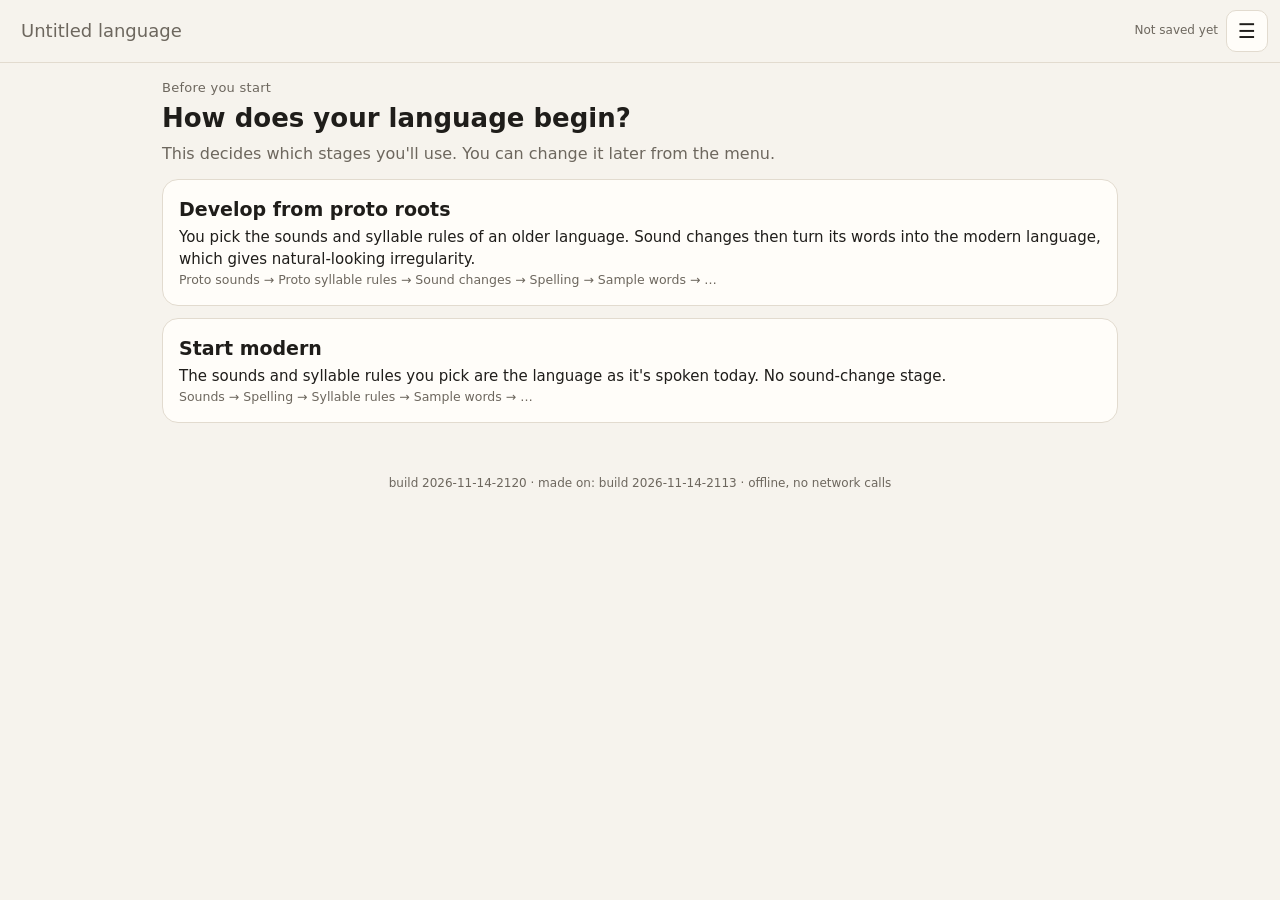
==== index.html @ db785437 "Add files via upload" ====
<!DOCTYPE html>
<html lang="en">
<head>
<meta charset="utf-8">
<meta name="viewport" content="width=device-width, initial-scale=1, viewport-fit=cover">
<meta name="build" content="build 2026-11-14-2120">
<title>Conlang Pipeline</title>
<style>
:root{
  --bg:#f6f3ed;--panel:#fffdf9;--ink:#1f1d1a;--muted:#6d675e;--line:#e2dbcf;
  --accent:#2d6a5e;--accent-ink:#fff;--accent-soft:#e1eeea;
  --warn:#9a4d17;--warn-soft:#fbede0;--err:#a12a2a;--err-soft:#f8e3e3;
  --ipa:"Charis SIL","Doulos SIL","Gentium Plus","Noto Serif","Noto Sans","Segoe UI","Lucida Grande",serif;
}
@media (prefers-color-scheme:dark){:root{
  --bg:#171614;--panel:#211f1c;--ink:#ece7de;--muted:#a49e93;--line:#38332d;
  --accent:#71c2ac;--accent-ink:#0f201b;--accent-soft:#1f3631;
  --warn:#e6a56c;--warn-soft:#3a2a1c;--err:#ee9090;--err-soft:#3b1f1f;
}}
*{box-sizing:border-box}
html,body{margin:0;background:var(--bg);color:var(--ink);font:16px/1.45 system-ui,-apple-system,"Segoe UI",Roboto,sans-serif;-webkit-text-size-adjust:100%}
button,input,select,textarea{font:inherit;color:inherit}
button{cursor:pointer}
.muted{color:var(--muted)}
.ipa{font-family:var(--ipa)}

header.top{position:sticky;top:0;z-index:10;display:flex;align-items:center;gap:8px;padding:10px 12px;padding-top:max(10px,env(safe-area-inset-top));background:var(--bg);border-bottom:1px solid var(--line)}
#langName{flex:1;min-width:0;font-weight:650;font-size:18px;border:1px solid transparent;background:transparent;padding:6px 8px;border-radius:8px}
#langName:focus{outline:none;border-color:var(--line);background:var(--panel)}
#langName::placeholder{color:var(--muted);font-weight:500}
#saveState{font-size:12px;color:var(--muted);white-space:nowrap}
#saveState.bad{color:var(--err)}
.iconbtn{flex:none;width:42px;height:42px;border:1px solid var(--line);background:var(--panel);border-radius:10px;font-size:20px;line-height:1}

#banner:empty{display:none}
.banner{margin:10px 12px 0;padding:10px 12px;border-radius:10px;background:var(--warn-soft);color:var(--warn);font-size:14px;display:flex;gap:10px;align-items:center;flex-wrap:wrap}
.banner.err{background:var(--err-soft);color:var(--err)}
.banner .grow{flex:1;min-width:180px}
.banner button{border:1px solid currentColor;background:transparent;border-radius:8px;padding:4px 10px;font-size:14px}

main{max-width:980px;margin:0 auto;padding:16px 12px 40px}
.stagehead .step{font-size:13px;color:var(--muted);letter-spacing:.02em}
.stagehead h1{margin:2px 0 4px;font-size:26px}
.stagehead p{margin:0 0 14px;color:var(--muted)}

.inv{background:var(--panel);border:1px solid var(--line);border-radius:12px;padding:10px 12px;margin-bottom:14px}
.inv .row{display:flex;flex-wrap:wrap;gap:6px;align-items:center;margin:4px 0}
.inv .row b{font-size:13px;color:var(--muted);font-weight:600;width:112px;white-space:nowrap}
.chip{border:1px solid var(--line);background:var(--bg);border-radius:8px;padding:2px 9px;font-family:var(--ipa);font-size:18px;min-width:34px}
.chip.custom{border-style:dashed}
.inv .none{font-size:14px;color:var(--muted)}
.inv .tip{font-size:12px;color:var(--muted);margin-top:4px}

.toolbar{display:flex;gap:8px;align-items:center;flex-wrap:wrap;margin-bottom:6px}
.seg{display:inline-flex;border:1px solid var(--line);border-radius:10px;overflow:hidden;background:var(--panel)}
.seg button{border:0;background:transparent;padding:7px 12px;font-size:14px}
.seg button.on{background:var(--accent);color:var(--accent-ink)}
.toolbar .spacer{flex:1}
.btn{border:1px solid var(--line);background:var(--panel);border-radius:10px;padding:7px 12px;font-size:14px}
.btn.primary{background:var(--accent);border-color:var(--accent);color:var(--accent-ink)}
.btn.danger{color:var(--err);border-color:var(--err)}

h2{font-size:19px;margin:22px 0 4px}
h3{font-size:15px;margin:16px 0 2px}
.ghint{font-size:13px;color:var(--muted);margin:0 0 8px}

.tiles{display:grid;grid-template-columns:repeat(auto-fill,minmax(104px,1fr));gap:8px}
.tile{position:relative;display:flex;flex-direction:column;align-items:center;justify-content:flex-start;gap:1px;min-height:104px;padding:10px 6px 8px;border:1px solid var(--line);background:var(--panel);border-radius:12px;text-align:center}
.tile .sym{font-family:var(--ipa);font-size:28px;line-height:1.15}
.tile .lab{font-size:12px;font-weight:600;line-height:1.2}
.tile .ex{font-size:11.5px;color:var(--muted);line-height:1.2}
.tile.on{background:var(--accent-soft);border-color:var(--accent);box-shadow:inset 0 0 0 1px var(--accent)}
.tile.custom{border-style:dashed}
.tile .corner{position:absolute;top:4px;right:4px;display:flex;gap:2px}
.tile .corner span{display:inline-flex;align-items:center;justify-content:center;width:26px;height:26px;border-radius:7px;font-size:13px;color:var(--accent);background:var(--panel);border:1px solid var(--line)}
.tile .slot{position:absolute;top:4px;left:4px;width:26px;height:26px}
.tile .slot .play{display:inline-flex;align-items:center;justify-content:center;width:26px;height:26px;border-radius:7px;font-size:11px;color:var(--accent);background:var(--panel);border:1px solid var(--line)}

.chartwrap{overflow-x:auto;-webkit-overflow-scrolling:touch;border:1px solid var(--line);border-radius:12px;background:var(--panel)}
table.chart{border-collapse:collapse;font-size:12px;min-width:100%}
table.chart th,table.chart td{border:1px solid var(--line);padding:4px;vertical-align:middle;text-align:center}
table.chart thead th{font-weight:600;color:var(--muted);white-space:nowrap;background:var(--bg)}
table.chart tbody th{position:sticky;left:0;background:var(--bg);text-align:left;font-weight:600;color:var(--muted);white-space:nowrap;z-index:1}
table.chart td{min-width:64px;white-space:nowrap}
.mini{display:inline-flex;align-items:center;justify-content:center;min-width:32px;height:34px;margin:1px;padding:0 5px;border:1px solid var(--line);background:var(--bg);border-radius:8px;font-family:var(--ipa);font-size:19px}
.mini.on{background:var(--accent);border-color:var(--accent);color:var(--accent-ink)}
.mini.custom{border-style:dashed}
.chartnote{font-size:12px;color:var(--muted);margin:6px 2px 0}

.stagebtn{border:0;background:transparent;padding:4px 0;font-size:13px;color:var(--muted);letter-spacing:.02em}
.stagenav{display:flex;gap:8px;align-items:center;flex-wrap:wrap;margin-top:28px;padding-top:14px;border-top:1px solid var(--line)}
.stagenav .spacer{flex:1}
.rowcard{display:flex;gap:12px;align-items:flex-start;width:100%;text-align:left;border:1px solid var(--line);background:var(--panel);border-radius:12px;padding:10px 12px;margin:0 0 8px}
.rowcard .grow{flex:1;min-width:0;display:block}
.blk{display:block}
.clsL{font:700 22px/1.2 ui-monospace,SFMono-Regular,Menlo,monospace;min-width:22px}
.members{font-family:var(--ipa);font-size:18px;line-height:1.5;word-break:break-word}
.members .gone{color:var(--err)}
.patsrc{display:block;font:600 19px/1.3 ui-monospace,SFMono-Regular,Menlo,monospace}
.shapes{display:flex;flex-wrap:wrap;gap:5px;margin:6px 0 4px}
.shapechip{border:1px solid var(--line);background:var(--bg);border-radius:7px;padding:1px 7px;font-size:13px}
.shapechip b{font-family:ui-monospace,SFMono-Regular,Menlo,monospace}
.small{font-size:12.5px}
.warn-text{color:var(--warn);font-size:13px}
.wt{font-size:12px;color:var(--muted);white-space:nowrap}
.linkbtn{border:0;background:transparent;color:var(--accent);padding:0;font-size:14px;text-decoration:underline}
.stepper{display:inline-flex;align-items:center;border:1px solid var(--line);border-radius:10px;background:var(--panel);margin:0 3px;vertical-align:middle}
.stepper button{border:0;background:transparent;width:38px;height:38px;font-size:19px}
.stepper b{min-width:20px;text-align:center}
.rlline{margin:4px 0 8px;line-height:2.6}
.chip.on{background:var(--accent);border-color:var(--accent);color:var(--accent-ink)}
.chip.missing{border-color:var(--err);text-decoration:line-through}
.sheet .menuitem[disabled]{opacity:.45;cursor:default}
.field input.mono{font:600 20px ui-monospace,SFMono-Regular,Menlo,monospace;letter-spacing:.04em}
.sheet .inv .row b{width:96px}
.sptable{display:grid;gap:6px}
.sprow{display:grid;grid-template-columns:52px minmax(0,140px) 1fr;gap:10px;align-items:center;background:var(--panel);border:1px solid var(--line);border-radius:10px;padding:6px 10px}
.sprow .sym{font-size:22px;text-align:center}
.sprow input{width:100%;padding:7px 9px;border:1px solid var(--line);border-radius:8px;background:var(--bg);font-size:17px}
.rulerow{align-items:center}
.rulerow .plain{border:0;background:transparent;text-align:left;padding:0}
.updown{display:flex;flex-direction:column;gap:4px}
.updown button{width:34px;height:30px;border:1px solid var(--line);background:var(--bg);border-radius:7px}
.updown button[disabled]{opacity:.35}
.spellout{font-size:22px}
code{font-family:ui-monospace,SFMono-Regular,Menlo,monospace;background:var(--panel);border:1px solid var(--line);border-radius:5px;padding:0 4px}
.pathcard{display:block;width:100%;text-align:left;border:1px solid var(--line);background:var(--panel);border-radius:16px;padding:16px;margin:0 0 12px;font-size:15px;line-height:1.45}
.pathcard b{display:block;font-size:19px;margin-bottom:4px}
.pathcard:active{border-color:var(--accent)}
details.cc{border:1px solid var(--line);border-radius:12px;background:var(--panel);padding:8px 12px;margin:8px 0 10px}
details.cc summary{font-weight:600;cursor:pointer;padding:2px 0}
.ccrow{display:flex;gap:10px;align-items:flex-start;border-top:1px solid var(--line);padding:8px 0}
.ccrow .grow{flex:1;min-width:0}
.ccst{text-align:right;max-width:40%}
.okmark{color:var(--accent);font-size:13px;white-space:nowrap}
.btn.small{padding:4px 9px;font-size:13px}
.linked{color:var(--accent)}
.guiderow{display:block;width:100%;text-align:left;border:0;border-top:1px solid var(--line);background:transparent;padding:7px 0}
.shares{margin:2px 0 6px;line-height:1.9}
.freqrow{display:grid;grid-template-columns:34px 1fr auto;gap:8px;align-items:center;margin:3px 0}
.freqrow.off .fnum{color:var(--warn)}
.fsym{font-size:18px;text-align:center}
.bars{display:grid;gap:2px}
.bar{display:block;height:7px;border-radius:4px;min-width:2px}
.bar.exp{background:var(--line)}
.bar.act{background:var(--accent)}
.fnum{white-space:nowrap;color:var(--muted)}
.twinlist{display:grid;gap:4px;font-size:15px}
.sheet h3{margin:16px 0 6px}
.vcard{border:1px solid var(--line);background:var(--panel);border-radius:16px;padding:16px 14px 18px;margin:10px 0 12px;text-align:center}
.vcard.locked{border-color:var(--accent)}
.vmeta{font-size:16px}
.vword{display:block;font-size:44px;font-weight:650;line-height:1.15;margin:14px 0 4px;text-align:center;word-break:break-all}
.vipa{font-size:17px;color:var(--muted)}
.vcard button.vword{text-align:center;width:100%}
.badge{font-size:12px;border:1px solid var(--line);border-radius:6px;padding:1px 6px;color:var(--muted)}
.sheettext{width:100%;padding:8px;border:1px solid var(--line);border-radius:9px;background:var(--bg);font:13px/1.4 ui-monospace,SFMono-Regular,Menlo,monospace}
.btn[disabled]{opacity:.4}
.mlist{display:grid;gap:5px}
.mrow{display:flex;gap:10px;align-items:flex-start;width:100%;text-align:left;border:1px solid var(--line);background:var(--panel);border-radius:10px;padding:7px 10px}
.mrow .rank{min-width:28px;color:var(--muted);font-size:13px;padding-top:2px;text-align:right}
.mrow .grow{flex:1;min-width:0}
.poschip{font-size:11px;color:var(--muted);border:1px solid var(--line);border-radius:6px;padding:0 5px;margin-left:4px}
.learned{font-size:12px;color:var(--accent)}
.up{color:var(--accent);font-family:system-ui,sans-serif;font-size:12px}
.down{color:var(--err);font-family:system-ui,sans-serif;font-size:12px}
.posrow{display:grid;grid-template-columns:1fr auto 1fr;gap:8px;align-items:center;margin:6px 0}
.posrow input,.posrow select{padding:7px 8px;border:1px solid var(--line);border-radius:8px;background:var(--bg);min-width:0}
.calcard{text-align:center;padding:26px 10px;border:1px solid var(--line);border-radius:14px;background:var(--bg);margin:6px 0 12px}
.calword{font-size:40px;font-weight:650;line-height:1.2;word-break:break-all}
.calbtns{display:grid;grid-template-columns:1fr 1fr;gap:10px}
.btn.big{padding:16px;font-size:18px;font-weight:600}
.newm{color:var(--accent);font-weight:600}
.addany{display:flex;gap:8px;margin:8px 0}
.addany input{flex:1;min-width:0;padding:7px 9px;border:1px solid var(--line);border-radius:8px;background:var(--bg);font-size:18px}
.tick{display:flex;gap:8px;align-items:center;margin:4px 0;font-size:15px}
.tick input{width:20px;height:20px;accent-color:var(--accent)}
.keypad{display:flex;gap:6px;flex-wrap:wrap;margin:-4px 0 8px}
.keypad button{min-width:40px;height:36px;border:1px solid var(--line);background:var(--bg);border-radius:8px;font-family:var(--ipa);font-size:18px}
.switchrow{display:flex;gap:10px;align-items:flex-start;background:var(--panel);border:1px solid var(--line);border-radius:12px;padding:10px 12px;margin:0 0 10px}
.switchrow input{width:22px;height:22px;margin-top:2px;accent-color:var(--accent)}
.dim{opacity:.55}
.era{border-left:3px solid var(--line);padding-left:10px;margin:12px 0}
.erahead{display:flex;align-items:baseline;gap:10px}
.erahead h3{margin:6px 0}
.pct{font-size:12px;font-weight:600;color:var(--warn);border:1px solid currentColor;border-radius:6px;padding:0 5px;vertical-align:middle}
.chip.new{border-color:var(--accent)}
.chip.lost{text-decoration:line-through;opacity:.6}
.chip .flag{font-family:system-ui,sans-serif;font-size:11px;color:var(--warn)}
.twlist{display:grid;gap:6px}
.rowcard.tw{align-items:baseline;flex-wrap:wrap;gap:6px;font-size:17px}
.rowcard.tw.moved{border-color:var(--accent)}
.rowcard.tw .spelled{margin-left:auto}
ol.trace{margin:4px 0;padding-left:20px;font-size:15px}
ol.trace li{margin:6px 0}
button.plain{border:0;background:transparent;padding:0;text-align:left;width:100%;color:inherit}
.wgrid{display:grid;grid-template-columns:repeat(auto-fill,minmax(150px,1fr));gap:8px;margin-top:8px}
.wcard{position:relative;border:1px solid var(--line);background:var(--panel);border-radius:12px;padding:12px 40px 10px 12px;min-height:84px}
.wcard.on{border-color:var(--accent);background:var(--accent-soft)}
.wcard .word{font-size:26px;line-height:1.2;word-break:break-all}
.wcard .star{position:absolute;top:6px;right:6px;width:34px;height:34px;border:0;background:transparent;font-size:22px;color:var(--accent);line-height:1}
footer.build{text-align:center;font-size:12px;color:var(--muted);padding:0 12px 28px}

/* menu + modal */
#overlay{position:fixed;inset:0;z-index:50;background:rgba(0,0,0,.38);display:none;align-items:flex-end;justify-content:center}
#overlay.show{display:flex}
@media (min-width:640px){#overlay{align-items:center}}
.sheet{width:100%;max-width:520px;max-height:88vh;overflow:auto;background:var(--panel);border-radius:16px 16px 0 0;padding:16px 16px max(16px,env(safe-area-inset-bottom))}
@media (min-width:640px){.sheet{border-radius:16px}}
.sheet h2{margin:0 0 10px}
.sheet .menuitem{display:block;width:100%;text-align:left;border:0;border-bottom:1px solid var(--line);background:transparent;padding:13px 4px;font-size:16px}
.sheet .menuitem small{display:block;color:var(--muted);font-size:13px}
.sheet .menuitem:last-of-type{border-bottom:0}
.field{display:block;margin:10px 0}
.field span{display:block;font-size:13px;color:var(--muted);margin-bottom:3px}
.field input[type=text],.field select{width:100%;padding:9px 10px;border:1px solid var(--line);border-radius:9px;background:var(--bg)}
.field input.ipa{font-size:22px}
.field input[type=range]{width:100%;accent-color:var(--accent)}
.actions{display:flex;gap:8px;flex-wrap:wrap;justify-content:flex-end;margin-top:14px}
.actions .left{margin-right:auto}
.err-text{color:var(--err);font-size:14px;margin:6px 0 0;display:block}
.list{margin:6px 0 0;padding-left:18px;font-size:14px}
.list li{margin:3px 0}
.okline{padding:10px 12px;border-radius:10px;background:var(--accent-soft);color:var(--accent);font-size:14px}
.errline{padding:10px 12px;border-radius:10px;background:var(--err-soft);color:var(--err);font-size:14px}
.warnline{padding:10px 12px;border-radius:10px;background:var(--warn-soft);color:var(--warn);font-size:14px}
dl.kv{display:grid;grid-template-columns:auto 1fr;gap:3px 12px;font-size:14px;margin:10px 0}
dl.kv dt{color:var(--muted)}dl.kv dd{margin:0}

#toast{position:fixed;left:50%;bottom:max(18px,env(safe-area-inset-bottom));transform:translateX(-50%) translateY(20px);opacity:0;pointer-events:none;background:var(--ink);color:var(--bg);padding:9px 14px;border-radius:10px;font-size:14px;transition:.2s;z-index:60;max-width:90vw}
#toast.show{opacity:1;transform:translateX(-50%) translateY(0)}
</style>
</head>
<body>
<header class="top">
  <input id="langName" type="text" placeholder="Untitled language" autocomplete="off" spellcheck="false" aria-label="Language name">
  <span id="saveState"></span>
  <button class="iconbtn" id="menuBtn" aria-label="Menu">☰</button>
</header>
<div id="banner"></div>
<main id="main"></main>
<footer class="build" id="buildLine"></footer>
<div id="overlay"><div class="sheet" id="sheet" role="dialog" aria-modal="true"></div></div>
<div id="toast" role="status"></div>
<input type="file" id="fileInput" accept=".json,application/json" hidden>

<script>
"use strict";
/* ============================================================
   Conlang Pipeline — build 2026-11-14-2120 (made on build 2026-11-14-2113)
   Fully offline. No network calls, no accounts, no AI.
   ============================================================ */
const BUILD = "build 2026-11-14-2120";
const BASE_BUILD = "build 2026-11-14-2113";
const FORMAT = "conlang-pipeline";
const VERSION = 5;
const STORE_KEY = "conlang-pipeline:autosave";
const META_KEY = "conlang-pipeline:meta";   // { lastExport, dirtySince } — tool state, not language data
const UI_KEY = "conlang-pipeline:ui";       // { soundView } — tool state, not language data
const REMIND_AFTER_MS = 3 * 24 * 3600 * 1000; // export reminder after 3 days of unexported changes

/* ---------------- Data layer: canonical skeleton ---------------- */
function skeleton() {
  return {
    format: FORMAT,
    version: VERSION,
    language: { name: "", notes: "" },
    sounds: { consonants: {}, vowels: {}, silent: {} },
    orthography: { basis: "modern", spellings: {}, rules: [] },
    syllables: {
      classes: { C: { members: [], follows: "consonants", note: "All your consonants." }, V: { members: [], follows: "vowels", note: "All your vowels." } },
      declined: [],
      shapes: { any: [], initial: [], medial: [], final: [] },
      rootLength: { min: 1, max: 2, weights: {} }
    },
    partsOfSpeech: {},
    shapes: [],
    proto: { enabled: null, eras: [] },
    comfort: { learned: {} },
    meanings: [],
    lexicon: [],
    grammar: {},
    settings: { vetoRankedFirst: 200, blockNearTwins: false, allowHomophones: false }
  };
}
// Objects whose keys are free (user-defined), so no "unknown field" warnings inside them.
const MAP_PATHS = new Set([
  "sounds.consonants", "sounds.vowels", "sounds.silent", "syllables.classes", "syllables.rootLength.weights",
  "partsOfSpeech", "comfort.learned", "grammar", "orthography.spellings"
]);
const SOUND_KEYS = ["label", "example", "audio", "group", "custom", "weight"];
const LEX_STATUS = ["live", "vetoed", "locked"];

// Characters a sound symbol can't contain: A–Z are class letters; the rest are rule and pattern notation (| is the meaning-sheet column separator).
const BAD_SYMBOL_CHARS = /[A-Z#_\/>∅…()|]/;
function badSymbolChar(sym) { const m = BAD_SYMBOL_CHARS.exec(String(sym)); return m ? m[0] : null; }

// Format migrations: MIGRATIONS[n] turns a version-n file into version n+1.
const MIGRATIONS = {
  // 1 → 2: add the spelling block. Nothing else changes.
  1: d => { if (!("orthography" in d)) d.orthography = { basis: "modern", spellings: {}, rules: [] }; return d; },
  // 2 → 3: classes get `follows` (replaces `auto`) and `note`; syllables get `declined`; the path is asked again
  // when no sound-change rules exist (the old default of true was never a real choice).
  2: d => {
    const cl = d.syllables && d.syllables.classes;
    if (isObj(cl)) for (const [L, c] of Object.entries(cl)) if (isObj(c)) {
      const f = c.auto === true ? (L === "C" ? "consonants" : L === "V" ? "vowels" : null) : null;
      const nc = { members: Array.isArray(c.members) ? c.members : [], follows: f, note: f === "consonants" ? "All your consonants." : f === "vowels" ? "All your vowels." : "" };
      for (const k of Object.keys(c)) if (!["members", "auto", "follows", "note"].includes(k)) nc[k] = c[k];
      cl[L] = nc;
    }
    if (isObj(d.syllables) && !Array.isArray(d.syllables.declined)) d.syllables.declined = [];
    if (isObj(d.proto)) {
      const hasRules = Array.isArray(d.proto.eras) && d.proto.eras.some(e => isObj(e) && Array.isArray(e.changes) && e.changes.length);
      if (!hasRules) d.proto.enabled = null;
    }
    return d;
  },
  // 3 → 4 (Chilly, 2026-11-14): silent letters get their own list, sounds.silent, after vowels. Nothing else changes.
  3: d => {
    const snd = isObj(d.sounds) ? d.sounds : {};
    d.sounds = { consonants: snd.consonants || {}, vowels: snd.vowels || {}, silent: isObj(snd.silent) ? snd.silent : {} };
    for (const k of Object.keys(snd)) if (!(k in d.sounds)) d.sounds[k] = snd[k];
    return d;
  },
  // 4 → 5 (Chilly, 2026-11-14): settings.allowHomophones, off. Nothing else changes.
  4: d => {
    d.settings = Object.assign({ vetoRankedFirst: 200, blockNearTwins: false }, isObj(d.settings) ? d.settings : {});
    if (typeof d.settings.allowHomophones !== "boolean") d.settings.allowHomophones = false;
    return d;
  }
};

/* ---------------- Sound catalog (tool data, not language data) ---------------- */
const GROUPS = {
  consonants: [
    { id: "lips", name: "Lips", hint: "Made with one or both lips, as in p, m, f." },
    { id: "tongue-tip", name: "Tongue tip", hint: "Tip or front of the tongue at or just behind the teeth, as in t, s, l, sh." },
    { id: "back-of-mouth", name: "Back of mouth", hint: "Middle or back of the tongue against the roof of the mouth, as in y, k, ng." },
    { id: "throat", name: "Throat", hint: "Deep in the throat, as in h." }
  ],
  vowels: [
    { id: "front", name: "Front vowels", hint: "Tongue pushed forward, as in see and bed." },
    { id: "central", name: "Middle vowels", hint: "Tongue relaxed in the middle, as in the 'a' of about." },
    { id: "back", name: "Back vowels", hint: "Tongue pulled back, often with rounded lips, as in food." }
  ]
};
const GROUP_IDS = { consonants: new Set(GROUPS.consonants.map(g => g.id)), vowels: new Set(GROUPS.vowels.map(g => g.id)), silent: new Set(["silent"]) };

// [ipa, group, plain label, example, place, manner, voiced]
const CONS = [
  ["p","lips","p, no puff of air","spin","bilabial","plosive",0],
  ["pʰ","lips","p with a puff of air","pin","bilabial","plosive",0],
  ["b","lips","b","bat","bilabial","plosive",1],
  ["m","lips","m","man","bilabial","nasal",1],
  ["ɸ","lips","f blown between both lips","Japanese 'f' in Fuji","bilabial","fricative",0],
  ["β","lips","soft b, lips not quite closed","Spanish 'b' in cabo","bilabial","fricative",1],
  ["f","lips","f","fan","labiodental","fricative",0],
  ["v","lips","v","van","labiodental","fricative",1],
  ["ʋ","lips","soft v without buzz","Dutch 'w' in wat","labiodental","approximant",1],
  ["w","lips","w","wet","labial-velar","approximant",1],
  ["bʱ","lips","breathy b","Hindi bhāī","bilabial","plosive",1],
  ["pʲ","lips","soft p (with a y-glide)","Russian pyat' (пять)","bilabial","plosive",0],
  ["bʲ","lips","soft b","Russian bit' (бить)","bilabial","plosive",1],
  ["mʲ","lips","soft m","Russian myaso (мясо)","bilabial","nasal",1],
  ["fʲ","lips","soft f","Russian fil'm (фильм)","labiodental","fricative",0],
  ["vʲ","lips","soft v","Russian ves' (весь)","labiodental","fricative",1],
  ["ɥ","lips","y with rounded lips","French huit","labial-palatal","approximant",1],

  ["t","tongue-tip","t, no puff of air","stop","alveolar","plosive",0],
  ["tʰ","tongue-tip","t with a puff of air","top","alveolar","plosive",0],
  ["d","tongue-tip","d","dog","alveolar","plosive",1],
  ["n","tongue-tip","n","no","alveolar","nasal",1],
  ["θ","tongue-tip","th as in thin","thin","dental","fricative",0],
  ["ð","tongue-tip","th as in this","this","dental","fricative",1],
  ["s","tongue-tip","s","sun","alveolar","fricative",0],
  ["z","tongue-tip","z","zoo","alveolar","fricative",1],
  ["ʃ","tongue-tip","sh","she","postalveolar","fricative",0],
  ["ʒ","tongue-tip","zh","the 's' in measure","postalveolar","fricative",1],
  ["ts","tongue-tip","ts","cats; Italian pizza","alveolar","affricate",0],
  ["dz","tongue-tip","dz","beds; Italian zero","alveolar","affricate",1],
  ["tʃ","tongue-tip","ch","church","postalveolar","affricate",0],
  ["dʒ","tongue-tip","j","judge","postalveolar","affricate",1],
  ["ɾ","tongue-tip","tapped r","Spanish pero; US butter","alveolar","tap",1],
  ["r","tongue-tip","rolled r","Spanish perro","alveolar","trill",1],
  ["ɹ","tongue-tip","English r","red","alveolar","approximant",1],
  ["l","tongue-tip","l","lip","alveolar","lateral approximant",1],
  ["ɬ","tongue-tip","Welsh ll","Welsh Llanelli","alveolar","lateral fricative",0],
  ["ʈ","tongue-tip","t, tongue curled back","Hindi ṭamāṭar","retroflex","plosive",0],
  ["ɖ","tongue-tip","d, tongue curled back","Hindi ḍāl","retroflex","plosive",1],
  ["ɳ","tongue-tip","n, tongue curled back","Marathi pāṇī","retroflex","nasal",1],
  ["ʂ","tongue-tip","sh, tongue curled back","Mandarin shān","retroflex","fricative",0],
  ["ʐ","tongue-tip","zh, tongue curled back","Mandarin rén","retroflex","fricative",1],
  ["ɽ","tongue-tip","flapped r, tongue curled back","Hindi baṛā","retroflex","tap",1],
  ["t̪","tongue-tip","t with the tongue on the teeth","Hindi tīn","dental","plosive",0],
  ["t̪ʰ","tongue-tip","t on the teeth, with a puff of air","Hindi thālī","dental","plosive",0],
  ["d̪","tongue-tip","d with the tongue on the teeth","Hindi dūdh","dental","plosive",1],
  ["d̪ʱ","tongue-tip","breathy d on the teeth","Hindi dhan","dental","plosive",1],
  ["ʈʰ","tongue-tip","curled-back t with a puff of air","Hindi ṭhīk","retroflex","plosive",0],
  ["ɖʱ","tongue-tip","breathy curled-back d","Hindi ḍhol","retroflex","plosive",1],
  ["tʃʰ","tongue-tip","ch with a puff of air","Hindi chah","postalveolar","affricate",0],
  ["dʒʱ","tongue-tip","breathy j","Hindi jhīl","postalveolar","affricate",1],
  ["tsʰ","tongue-tip","ts with a puff of air","Mandarin cài","alveolar","affricate",0],
  ["ʈʂ","tongue-tip","ch, tongue curled back","Mandarin zhōng","retroflex","affricate",0],
  ["ʈʂʰ","tongue-tip","ch, tongue curled back, with a puff","Mandarin chī","retroflex","affricate",0],
  ["tɕ","tongue-tip","ch with the tongue flat","Mandarin jiā; Russian ch (ч)","alveolo-palatal","affricate",0],
  ["tɕʰ","tongue-tip","ch with the tongue flat, with a puff","Mandarin qī","alveolo-palatal","affricate",0],
  ["ɕ","tongue-tip","soft sh, tongue flat","Mandarin xiè","alveolo-palatal","fricative",0],
  ["ɕː","tongue-tip","long soft sh","Russian shchi (щи)","alveolo-palatal","fricative",0],
  ["tˤ","tongue-tip","heavy t (throat tightened)","Arabic ṭayyib","alveolar","plosive",0],
  ["dˤ","tongue-tip","heavy d","Arabic ḍād","alveolar","plosive",1],
  ["sˤ","tongue-tip","heavy s","Arabic ṣabāḥ","alveolar","fricative",0],
  ["ðˤ","tongue-tip","heavy th as in this","Arabic ẓuhr","dental","fricative",1],
  ["tʲ","tongue-tip","soft t","Russian tyotya (тётя)","alveolar","plosive",0],
  ["dʲ","tongue-tip","soft d","Russian den' (день)","alveolar","plosive",1],
  ["nʲ","tongue-tip","soft n","Russian net (нет)","alveolar","nasal",1],
  ["sʲ","tongue-tip","soft s","Russian sila (сила)","alveolar","fricative",0],
  ["zʲ","tongue-tip","soft z","Russian zima (зима)","alveolar","fricative",1],
  ["rʲ","tongue-tip","soft rolled r","Russian reka (река)","alveolar","trill",1],
  ["lʲ","tongue-tip","soft l","Russian lyudi (люди)","alveolar","lateral approximant",1],
  ["ɫ","tongue-tip","dark l","full; Russian luk (лук)","alveolar","lateral approximant",1],

  ["c","back-of-mouth","t made with the middle of the tongue","Hungarian tyúk","palatal","plosive",0],
  ["ɟ","back-of-mouth","d made with the middle of the tongue","Hungarian magyar","palatal","plosive",1],
  ["ɲ","back-of-mouth","ny","Spanish año","palatal","nasal",1],
  ["ç","back-of-mouth","soft hissing h","German ich","palatal","fricative",0],
  ["ʝ","back-of-mouth","buzzing y","Spanish mayo (many accents)","palatal","fricative",1],
  ["j","back-of-mouth","y","yes","palatal","approximant",1],
  ["ʎ","back-of-mouth","ly","Italian figlio","palatal","lateral approximant",1],
  ["k","back-of-mouth","k, no puff of air","skin","velar","plosive",0],
  ["kʰ","back-of-mouth","k with a puff of air","kit","velar","plosive",0],
  ["ɡ","back-of-mouth","hard g","go","velar","plosive",1],
  ["ŋ","back-of-mouth","ng","sing","velar","nasal",1],
  ["x","back-of-mouth","throaty ch","Scottish loch; Spanish jota","velar","fricative",0],
  ["ɣ","back-of-mouth","soft gargled g","Spanish lago","velar","fricative",1],
  ["q","back-of-mouth","k made further back","Arabic qalb","uvular","plosive",0],
  ["χ","back-of-mouth","rough ch, far back","German Bach (many speakers)","uvular","fricative",0],
  ["ʁ","back-of-mouth","French r","French rouge","uvular","fricative",1],
  ["ɡʱ","back-of-mouth","breathy g","Hindi ghar","velar","plosive",1],
  ["kʲ","back-of-mouth","soft k","Russian kino (кино)","velar","plosive",0],
  ["ɡʲ","back-of-mouth","soft g","Russian girya (гиря)","velar","plosive",1],
  ["xʲ","back-of-mouth","soft throaty ch","Russian khitryy (хитрый)","velar","fricative",0],

  ["ʔ","throat","catch in the throat","the break in uh-oh","glottal","plosive",0],
  ["h","throat","h","hat","glottal","fricative",0],
  ["ɦ","throat","breathy voiced h","Czech hora","glottal","fricative",1],
  ["ħ","throat","strong breathy h","Arabic ḥubb","pharyngeal","fricative",0],
  ["ʕ","throat","squeezed-throat sound","Arabic ʿayn","pharyngeal","fricative",1]
];
// [ipa, group, plain label, example, height, backness, rounded]
const VOWS = [
  ["i","front","ee","see","close","front",0],
  ["y","front","ee with rounded lips","French tu; German über","close","front",1],
  ["ɪ","front","short i","sit","near-close","front",0],
  ["e","front","clean e","Spanish mesa","close-mid","front",0],
  ["ø","front","e with rounded lips","French peu; German schön","close-mid","front",1],
  ["ɛ","front","open e","bed","open-mid","front",0],
  ["œ","front","open e with rounded lips","French peur","open-mid","front",1],
  ["æ","front","a as in cat","cat","near-open","front",0],
  ["a","front","open a","Spanish casa","open","front",0],
  ["ɨ","central","i pulled back","Russian ty (ты)","close","central",0],
  ["ʉ","central","oo pushed forward","Swedish hus","close","central",1],
  ["ə","central","relaxed uh","the 'a' in about","mid","central",0],
  ["ɯ","back","oo without rounded lips","Korean eu; close to Japanese u","close","back",0],
  ["u","back","oo","food","close","back",1],
  ["ʊ","back","short oo","book","near-close","back",1],
  ["ɤ","back","o without rounded lips","Mandarin hē","close-mid","back",0],
  ["o","back","clean o","Spanish como","close-mid","back",1],
  ["ʌ","back","short u","cup","open-mid","back",0],
  ["ɔ","back","open o","Italian cosa; British thought","open-mid","back",1],
  ["ɑ","back","ah","father","open","back",0],
  ["ɒ","back","rounded ah","British lot","open","back",1],
  ["ĩ","front","nasal ee","Portuguese sim","close","front",0],
  ["ẽ","front","nasal e","Portuguese tempo","close-mid","front",0],
  ["ɛ̃","front","nasal open e","French vin","open-mid","front",0],
  ["ɐ̃","central","nasal a","Portuguese lã","near-open","central",0],
  ["ũ","back","nasal oo","Portuguese um","close","back",1],
  ["õ","back","nasal o","Portuguese bom","close-mid","back",1],
  ["ɔ̃","back","nasal open o","French bon","open-mid","back",1],
  ["ɑ̃","back","nasal ah","French blanc","open","back",0]
];
const CAT = new Map();
CONS.forEach(r => r[0] = r[0].normalize("NFC"));
VOWS.forEach(r => r[0] = r[0].normalize("NFC"));
CONS.forEach(([ipa, group, label, example, place, manner, voiced], i) =>
  CAT.set(ipa, { kind: "consonants", ipa, group, label, example, place, manner, voiced: !!voiced, order: i }));
VOWS.forEach(([ipa, group, label, example, height, backness, rounded], i) =>
  CAT.set(ipa, { kind: "vowels", ipa, group, label, example, height, backness, rounded: !!rounded, order: 1000 + i }));

const CHART = {
  places: ["bilabial","labiodental","dental","alveolar","postalveolar","retroflex","palatal","velar","uvular","pharyngeal","glottal"],
  manners: ["plosive","nasal","trill","tap","fricative","lateral fricative","affricate","approximant","lateral approximant"],
  heights: ["close","near-close","close-mid","mid","open-mid","near-open","open"],
  backs: ["front","central","back"]
};

/* ---------------- Sound presets (tool data) ----------------
   Top 10 languages by total speakers (L1 + L2). Indonesian chosen for 10th place (sources split with Urdu).
   Broad phonemic inventories. A preset only ticks tiles when chosen. */
const PRESETS = [
  { id: "english", name: "English", note: "General American. Diphthongs and r-coloured vowels left out.",
    consonants: "p b t d k ɡ tʃ dʒ f v θ ð s z ʃ ʒ h m n ŋ l ɹ j w", vowels: "i ɪ ɛ æ ɑ ɔ ʊ u ʌ ə" },
  { id: "mandarin", name: "Mandarin Chinese", note: "Standard Mandarin, five-vowel analysis. Tones left out.",
    consonants: "p pʰ m f t tʰ n l ts tsʰ s ʈʂ ʈʂʰ ʂ ʐ tɕ tɕʰ ɕ k kʰ x ŋ j w", vowels: "i y u ə a" },
  { id: "hindi", name: "Hindi", note: "Standard Hindi. Vowel length, nasal vowels and loan sounds (f, z, x…) left out.",
    consonants: "p pʰ b bʱ t̪ t̪ʰ d̪ d̪ʱ ʈ ʈʰ ɖ ɖʱ tʃ tʃʰ dʒ dʒʱ k kʰ ɡ ɡʱ m n ɳ s ʃ ɦ ɾ l ʋ j ɽ", vowels: "i ɪ e ɛ ə a ɔ o ʊ u" },
  { id: "spanish", name: "Spanish", note: "Latin American. The soft b, d, g variants left out.",
    consonants: "p b t d k ɡ tʃ f s ʝ x m n ɲ l ɾ r", vowels: "i e a o u" },
  { id: "arabic", name: "Standard Arabic", note: "Modern Standard Arabic. Vowel length left out.",
    consonants: "b t d tˤ dˤ k q ʔ f θ ð ðˤ s z sˤ ʃ x ɣ ħ ʕ h dʒ m n l r j w", vowels: "i a u" },
  { id: "french", name: "French", note: "Standard French. Nasal vowels included.",
    consonants: "p b t d k ɡ f v s z ʃ ʒ m n ɲ l ʁ j w ɥ", vowels: "i e ɛ a ɔ o u y ø œ ə ɛ̃ ɑ̃ ɔ̃" },
  { id: "bengali", name: "Bengali", note: "Standard Bengali. Nasal vowels left out.",
    consonants: "p pʰ b bʱ t̪ t̪ʰ d̪ d̪ʱ ʈ ʈʰ ɖ ɖʱ tʃ tʃʰ dʒ dʒʱ k kʰ ɡ ɡʱ m n ŋ s ʃ ɦ r l ɽ", vowels: "i e æ a ɔ o u" },
  { id: "portuguese", name: "Portuguese", note: "Brazilian. Nasal vowels included.",
    consonants: "p b t d k ɡ f v s z ʃ ʒ m n ɲ l ʎ ɾ ʁ", vowels: "i e ɛ a ɔ o u ĩ ẽ ɐ̃ õ ũ" },
  { id: "russian", name: "Russian", note: "Standard Russian. Soft (palatalized) consonants included; ɨ counted as its own vowel.",
    consonants: "p pʲ b bʲ t tʲ d dʲ k kʲ ɡ ɡʲ f fʲ v vʲ s sʲ z zʲ ʂ ʐ ts tɕ ɕː x xʲ m mʲ n nʲ ɫ lʲ r rʲ j", vowels: "i ɨ e a o u" },
  { id: "indonesian", name: "Indonesian", note: "Standard Indonesian. Loan sounds (f, z, sh, kh) left out.",
    consonants: "p b t d k ɡ ʔ tʃ dʒ m n ɲ ŋ s h l r j w", vowels: "i e ə a o u" }
];
PRESETS.forEach(p => { for (const k of ["consonants", "vowels"]) p[k] = p[k].normalize("NFC").split(/\s+/).filter(Boolean); });

/* ---------------- Helpers ---------------- */
const isObj = v => v !== null && typeof v === "object" && !Array.isArray(v);
const clone = v => JSON.parse(JSON.stringify(v));
const esc = s => String(s).replace(/[&<>"']/g, c => ({ "&": "&amp;", "<": "&lt;", ">": "&gt;", '"': "&quot;", "'": "&#39;" }[c]));
const normSym = s => String(s || "").trim().normalize("NFC").replace(/g/g, "ɡ").replace(/:/g, "ː");

/* ---------------- Serializer: fixed key order, one entry per line ---------------- */
const SOUND_NODE = { order: SOUND_KEYS, compact: true };
const SCHEMA = {
  order: ["format","version","language","sounds","orthography","syllables","partsOfSpeech","shapes","proto","comfort","meanings","lexicon","grammar","settings"],
  kids: {
    language: { order: ["name","notes"] },
    orthography: { order: ["basis","spellings","rules"], kids: { rules: { items: { order: ["rule","note"], compact: true } } } },
    sounds: { order: ["consonants","vowels","silent"], kids: {
      consonants: { map: SOUND_NODE, sortKeys: true },
      vowels: { map: SOUND_NODE, sortKeys: true },
      silent: { map: SOUND_NODE, sortKeys: true }
    }},
    syllables: { order: ["classes","declined","shapes","rootLength"], kids: {
      classes: { map: { order: ["members","follows","note"], compact: true } },
      shapes: { order: ["any","initial","medial","final"], kids: {
        any: { items: { order: ["pattern","weight"], compact: true } },
        initial: { items: { order: ["pattern","weight"], compact: true } },
        medial: { items: { order: ["pattern","weight"], compact: true } },
        final: { items: { order: ["pattern","weight"], compact: true } }
      }},
      rootLength: { order: ["min","max","weights"] }
    }},
    partsOfSpeech: { map: { order: ["label","note"], compact: true } },
    shapes: { items: { order: ["type","settings","checks","appliesTo","note"], compact: true } },
    proto: { order: ["enabled","eras"], kids: {
      eras: { items: { order: ["id","name","changes"], kids: {
        changes: { items: { order: ["rule","percent","note"], compact: true } }
      }}}
    }},
    comfort: { order: ["learned"] },
    meanings: { items: { order: ["id","gloss","pos","rank"], compact: true } },
    lexicon: { items: { order: ["id","proto","surface","slot","status","reviewed","source"], compact: true } },
    settings: { order: ["vetoRankedFirst","blockNearTwins","allowHomophones"] }
  }
};
function orderedKeys(obj, node) {
  let keys = Object.keys(obj);
  if (node && node.sortKeys) {
    keys = keys.map((k, i) => [k, CAT.has(k) ? CAT.get(k).order : 100000 + i]).sort((a, b) => a[1] - b[1]).map(x => x[0]);
  }
  if (node && node.order) {
    const first = node.order.filter(k => k in obj);
    keys = first.concat(keys.filter(k => !node.order.includes(k)));
  }
  return keys;
}
function compactStr(v, node) {
  if (Array.isArray(v)) return v.length ? "[" + v.map(x => compactStr(x)).join(", ") + "]" : "[]";
  if (isObj(v)) {
    const keys = orderedKeys(v, node);
    return keys.length ? "{ " + keys.map(k => JSON.stringify(k) + ": " + compactStr(v[k])).join(", ") + " }" : "{}";
  }
  return JSON.stringify(v === undefined ? null : v);
}
function fmt(v, node, depth) {
  const pad = "  ".repeat(depth + 1), end = "  ".repeat(depth);
  if (node && node.compact) return compactStr(v, node);
  if (Array.isArray(v)) {
    if (!v.length) return "[]";
    if (v.every(x => !isObj(x) && !Array.isArray(x))) return compactStr(v);
    return "[\n" + v.map(x => pad + fmt(x, node && node.items, depth + 1)).join(",\n") + "\n" + end + "]";
  }
  if (isObj(v)) {
    const keys = orderedKeys(v, node);
    if (!keys.length) return "{}";
    return "{\n" + keys.map(k => {
      const child = node ? (node.map || (node.kids && node.kids[k])) : undefined;
      return pad + JSON.stringify(k) + ": " + fmt(v[k], child, depth + 1);
    }).join(",\n") + "\n" + end + "}";
  }
  return JSON.stringify(v === undefined ? null : v);
}
function serialize(lang) { return fmt(lang, SCHEMA, 0) + "\n"; }

/* ---------------- File check ---------------- */
function walkTemplate(t, tpl, path, errors, warnings) {
  for (const k of Object.keys(tpl)) {
    const p = path ? path + "." + k : k;
    if (!(k in t)) { t[k] = clone(tpl[k]); warnings.push(`Missing field "${p}" — added with its empty default.`); continue; }
    const tv = tpl[k], v = t[k];
    if (Array.isArray(tv)) { if (!Array.isArray(v)) errors.push(`"${p}" should be a list.`); }
    else if (isObj(tv)) {
      if (!isObj(v)) errors.push(`"${p}" should be an object.`);
      else if (!MAP_PATHS.has(p)) walkTemplate(v, tv, p, errors, warnings);
    }
    else if (tv !== null && typeof v !== typeof tv) errors.push(`"${p}" should be a ${typeof tv}, found ${v === null ? "null" : typeof v}.`);
  }
  if (!MAP_PATHS.has(path)) for (const k of Object.keys(t))
    if (!(k in tpl)) warnings.push(`Unknown field "${path ? path + "." : ""}${k}" — kept as it is.`);
}
function checkSounds(data, errors, warnings) {
  const seen = {};
  for (const kind of ["consonants", "vowels", "silent"]) {
    const map = data.sounds && data.sounds[kind];
    if (!isObj(map)) continue;
    for (const sym of Object.keys(map)) {
      const e = map[sym], where = `sounds.${kind}["${sym}"]`, cat = CAT.get(sym);
      if (!isObj(e)) { errors.push(`${where} should be an object.`); continue; }
      if (seen[sym]) warnings.push(`"${sym}" is listed twice (as ${seen[sym]} and as ${kind}).`);
      if (badSymbolChar(sym)) warnings.push(`${where}: the symbol contains "${badSymbolChar(sym)}", which rules and patterns read as notation (capital letters are class names). Rename the sound.`);
      seen[sym] = kind;
      const sil = kind === "silent"; // a silent letter may share a symbol with a built-in sound (e.g. ç); it is always custom
      const defaults = { label: cat && !sil ? cat.label : "", example: cat && !sil ? cat.example : "", audio: null, group: sil ? "silent" : cat ? cat.group : "", custom: sil || !cat, weight: 1 };
      for (const k of SOUND_KEYS) if (!(k in e)) { e[k] = defaults[k]; warnings.push(`${where} was missing "${k}" — filled with ${JSON.stringify(defaults[k])}.`); }
      for (const k of Object.keys(e)) if (!SOUND_KEYS.includes(k)) warnings.push(`${where} has unknown field "${k}" — kept as it is.`);
      if (typeof e.label !== "string") errors.push(`${where}.label should be text.`);
      if (typeof e.example !== "string") errors.push(`${where}.example should be text.`);
      if (e.audio !== null && typeof e.audio !== "string") errors.push(`${where}.audio should be null or text.`);
      if (typeof e.group !== "string") errors.push(`${where}.group should be text.`);
      else if (!GROUP_IDS[kind].has(e.group)) warnings.push(`${where} has group "${e.group}", which this build doesn't know — shown under Other.`);
      if (typeof e.custom !== "boolean") errors.push(`${where}.custom should be true or false.`);
      if (typeof e.weight !== "number" || !(e.weight > 0)) errors.push(`${where}.weight should be a number above 0.`);
      if (cat && !sil && cat.kind !== kind) warnings.push(`"${sym}" is filed under ${kind}, but it is a built-in ${cat.kind.slice(0, -1)}.`);
      if ((!cat || sil) && e.custom === false) warnings.push(`${where} is marked built-in but isn't in this build's catalog — treated as custom.`);
    }
  }
}
function checkLists(data, errors, warnings) {
  if (Array.isArray(data.lexicon)) data.lexicon.forEach((w, i) => {
    if (!isObj(w)) { errors.push(`lexicon[${i}] should be an object.`); return; }
    for (const k of ["id","proto","surface","slot","status","reviewed","source"]) if (!(k in w)) warnings.push(`lexicon[${i}] is missing "${k}".`);
    if ("status" in w && !LEX_STATUS.includes(w.status)) warnings.push(`lexicon[${i}] has status "${w.status}", expected live, vetoed or locked.`);
  });
  if (Array.isArray(data.meanings)) data.meanings.forEach((m, i) => {
    if (!isObj(m)) { errors.push(`meanings[${i}] should be an object.`); return; }
    for (const k of ["id","gloss","pos","rank"]) if (!(k in m)) warnings.push(`meanings[${i}] is missing "${k}".`);
    if (isObj(data.partsOfSpeech) && m.pos && !(m.pos in data.partsOfSpeech)) warnings.push(`meanings[${i}] "${m.gloss}" has part of speech "${m.pos}", which isn't defined.`);
  });
  if (Array.isArray(data.meanings) && Array.isArray(data.lexicon)) {
    const ids = new Set(data.meanings.filter(isObj).map(m => m.id));
    data.lexicon.forEach((w, i) => { if (isObj(w) && w.slot && !ids.has(w.slot)) warnings.push(`lexicon[${i}] (${w.id}) points to meaning "${w.slot}", which doesn't exist.`); });
  }
  const s = data.settings;
  if (isObj(s) && typeof s.vetoRankedFirst === "number" && !(Number.isInteger(s.vetoRankedFirst) && s.vetoRankedFirst >= 0))
    errors.push(`settings.vetoRankedFirst should be a whole number, 0 or more.`);
}
function checkFile(input) {
  const errors = [], warnings = [];
  if (!isObj(input)) return { errors: ["The file is not a JSON object."], warnings, data: null };
  if (input.format !== FORMAT) return { errors: [`This doesn't look like a Conlang Pipeline language file ("format" is ${JSON.stringify(input.format)}).`], warnings, data: null };
  let data = clone(input);
  if (!Number.isInteger(data.version)) errors.push(`"version" should be a whole number.`);
  else if (data.version > VERSION) errors.push(`This file is format version ${data.version}, made by a newer build. This build reads version ${VERSION}.`);
  else while (data.version < VERSION) {
    const from = data.version, m = MIGRATIONS[from];
    if (!m) { errors.push(`No migration from format version ${from}.`); break; }
    data = m(data); data.version = from + 1;
    warnings.push(`Migrated from format version ${from} to ${from + 1}.`);
  }
  if (errors.length) return { errors, warnings, data: null };
  walkTemplate(data, skeleton(), "", errors, warnings);
  checkSounds(data, errors, warnings);
  checkLists(data, errors, warnings);
  checkSyllables(data, errors, warnings);
  checkProto(data, errors, warnings);
  checkShapes(data, errors, warnings);
  checkOrthography(data, errors, warnings);
  return { errors, warnings, data: errors.length ? null : data };
}

/* ---------------- Syllable patterns ---------------- */
const CLASS_RE = /^[A-Z]$/;
// Expands e.g. "(C)V(N)" into ["V","CV","VN","CVN"]. Capital letters are classes; ( ) is optional; nesting allowed.
function expandPattern(src) {
  const s = String(src == null ? "" : src).replace(/\s+/g, "");
  if (!s) return { error: "Type a pattern, like (C)V(N)." };
  let i = 0;
  function seq(depth) {
    let alts = [""];
    while (i < s.length) {
      const ch = s[i];
      if (ch === ")") { if (!depth) throw "There's a ) without a matching (."; return alts; }
      let part;
      if (ch === "(") {
        i++;
        const inner = seq(depth + 1);
        if (s[i] !== ")") throw "A ( is never closed.";
        i++;
        part = [""].concat(inner);
      } else if (CLASS_RE.test(ch)) { i++; part = [ch]; }
      else if (/[a-z]/.test(ch)) throw `"${ch}" isn't a class. Class names are capital letters.`;
      else throw `"${ch}" can't be used in a pattern. Use capital letters for classes and ( ) for optional parts.`;
      const next = new Set();
      for (const a of alts) for (const b of part) next.add(a + b);
      alts = [...next];
      if (alts.length > 256) throw "This pattern makes too many shapes (over 256).";
    }
    if (depth) throw "A ( is never closed.";
    return alts;
  }
  try {
    const all = seq(0);
    const shapes = all.filter(x => x).sort((a, b) => a.length - b.length || a.localeCompare(b));
    if (!shapes.length) return { error: "Every part is optional, so this pattern only makes an empty syllable." };
    return { shapes, canBeEmpty: all.includes("") };
  } catch (e) { return { error: String(e) }; }
}
function patternClasses(pattern) { return [...new Set(String(pattern).replace(/[^A-Z]/g, "").split(""))].filter(Boolean); }
/* ---------------- Class groups (decision 17) ----------------
   The conventional classes are created automatically from the chosen sounds and follow them. */
const CLASS_GROUPS = [
  { id: "consonants", letter: "C", name: "Consonants", note: "All your consonants." },
  { id: "vowels", letter: "V", name: "Vowels", note: "All your vowels." },
  { id: "nasal", letter: "N", name: "Nasals", note: "Sounds hummed through the nose, like m, n, ng." },
  { id: "liquid", letter: "L", name: "Liquids", note: "l-like and r-like sounds." },
  { id: "stop", letter: "P", name: "Stops", note: "Air fully blocked, then released, like p, t, k, b, d, g." },
  { id: "fricative", letter: "F", name: "Fricatives", note: "Air pushed through a narrow gap, like f, s, th, h." },
  { id: "sibilant", letter: "S", name: "Sibilants", note: "Hissing and hushing sounds, like s, z, sh, ts, ch." },
  { id: "affricate", letter: "A", name: "Affricates", note: "A stop that releases into a hiss, like ts, ch, j." },
  { id: "glide", letter: "G", name: "Glides", note: "Vowel-like consonants, like y and w." }
];
const GROUP_BY_ID = Object.fromEntries(CLASS_GROUPS.map(g => [g.id, g]));
const RLIKE = /^[rɾɹɽʁʀɻ]/, SIB = /[szʃʒɕʑʂʐ]/;
// Which groups a chosen sound belongs to. Built-in tiles use the catalog's manner; "+ Add sound" sounds only get C or V.
function soundGroups(lang, sym) {
  if (sym in lang.sounds.vowels) return ["vowels"];
  if (!(sym in lang.sounds.consonants)) return [];
  const out = ["consonants"], c = CAT.get(sym);
  if (!c || c.kind !== "consonants") return out;
  const m = c.manner;
  if (m === "nasal") out.push("nasal");
  if (m === "lateral approximant" || RLIKE.test(sym)) out.push("liquid");
  if (m === "plosive") out.push("stop");
  if (m === "fricative" || m === "lateral fricative") out.push("fricative");
  if ((m === "fricative" || m === "affricate") && SIB.test(sym)) out.push("sibilant");
  if (m === "affricate") out.push("affricate");
  if (m === "approximant" && !RLIKE.test(sym)) out.push("glide");
  return out;
}
function groupMembers(lang, gid) {
  const ord = x => CAT.has(x) ? CAT.get(x).order : 1e6;
  return [...Object.keys(lang.sounds.consonants), ...Object.keys(lang.sounds.vowels)].filter(x => soundGroups(lang, x).includes(gid)).sort((a, b) => ord(a) - ord(b));
}
// Keep linked classes in step with the sounds, and create missing groups (unless declined or the letter is taken).
function syncClasses(lang) {
  const sy = lang && lang.syllables;
  if (!isObj(sy) || !isObj(sy.classes) || !isObj(lang.sounds)) return;
  if (!Array.isArray(sy.declined)) sy.declined = [];
  const cl = sy.classes;
  for (const [L, c] of Object.entries(cl)) if (isObj(c) && c.follows && GROUP_BY_ID[c.follows]) {
    c.members = groupMembers(lang, c.follows);
    const g = GROUP_BY_ID[c.follows];
    if (!c.members.length && c.follows !== "consonants" && c.follows !== "vowels" && (!c.note || c.note === g.note)) delete cl[L];
  }
  for (const g of CLASS_GROUPS) {
    if (sy.declined.includes(g.id)) continue;
    if (Object.values(cl).some(c => isObj(c) && c.follows === g.id)) continue;
    const mem = groupMembers(lang, g.id);
    if (!mem.length && g.id !== "consonants" && g.id !== "vowels") continue;
    if (g.letter in cl) continue;
    cl[g.letter] = { members: mem, follows: g.id, note: g.note };
  }
}
function syncAutoClasses(lang) { syncClasses(lang); }
function checkSyllables(data, errors, warnings) {
  const sy = data.syllables; if (!isObj(sy)) return;
  const classes = isObj(sy.classes) ? sy.classes : {};
  const inv = isObj(data.sounds) ? Object.assign({}, data.sounds.consonants, data.sounds.vowels, data.sounds.silent) : {};
  for (const [k, c] of Object.entries(classes)) {
    const w = `syllables.classes["${k}"]`;
    if (!CLASS_RE.test(k)) warnings.push(`${w}: class names should be one capital letter, or patterns can't use it.`);
    if (!isObj(c)) { errors.push(`${w} should be an object.`); continue; }
    if (!Array.isArray(c.members) || c.members.some(m => typeof m !== "string")) { errors.push(`${w}.members should be a list of sounds.`); continue; }
    if (c.follows !== null && !(typeof c.follows === "string" && GROUP_BY_ID[c.follows])) warnings.push(`${w}.follows is "${c.follows}", which isn't a known group; treated as a fixed class.`);
    if (typeof c.note !== "string") warnings.push(`${w}.note should be text.`);
    if (!(c.follows && GROUP_BY_ID[c.follows])) {
      let ever = new Set(Object.keys(inv));
      try { const ei = eraInventories(data); for (const e of ei.eras) for (const x of e.inventory) ever.add(x); } catch (e) {}
      const missing = c.members.filter(m => !ever.has(m));
      if (missing.length) warnings.push(`${w} has sounds that are neither in your sounds nor made by a sound change: ${missing.join(" ")}.`);
    }
  }
  const sh = sy.shapes;
  if (isObj(sh)) for (const pos of ["any", "initial", "medial", "final"]) {
    if (!Array.isArray(sh[pos])) continue;
    sh[pos].forEach((e, i) => {
      const w = `syllables.shapes.${pos}[${i}]`;
      if (!isObj(e)) { errors.push(`${w} should be an object.`); return; }
      if (typeof e.pattern !== "string") { errors.push(`${w}.pattern should be text.`); return; }
      if (typeof e.weight !== "number" || !(e.weight > 0)) errors.push(`${w}.weight should be a number above 0.`);
      const r = expandPattern(e.pattern);
      if (r.error) warnings.push(`${w} "${e.pattern}": ${r.error}`);
      else {
        const unknown = patternClasses(e.pattern).filter(L => !(L in classes));
        if (unknown.length) warnings.push(`${w} "${e.pattern}" uses class(es) that don't exist: ${unknown.join(", ")}.`);
      }
    });
  }
  const rl = sy.rootLength;
  if (isObj(rl)) {
    if (!Number.isInteger(rl.min) || rl.min < 1) errors.push(`syllables.rootLength.min should be a whole number, 1 or more.`);
    else if (!Number.isInteger(rl.max) || rl.max < rl.min) errors.push(`syllables.rootLength.max should be a whole number, at least min.`);
    if (isObj(rl.weights)) for (const [k, v] of Object.entries(rl.weights))
      if (!/^[1-9]\d*$/.test(k) || typeof v !== "number" || !(v > 0)) warnings.push(`syllables.rootLength.weights["${k}"] should be a syllable count with a number above 0.`);
  }
}

/* ---------------- Word generator (plain code, no AI) ---------------- */
// Small seedable PRNG so runs can be repeated when needed.
function makeRng(seed) {
  let a = seed >>> 0;
  return () => { a = (a + 0x6D2B79F5) | 0; let t = Math.imul(a ^ (a >>> 15), 1 | a); t = (t + Math.imul(t ^ (t >>> 7), 61 | t)) ^ t; return ((t ^ (t >>> 14)) >>> 0) / 4294967296; };
}
function pickWeighted(rng, items) { // items: [[value, weight], ...]
  let total = 0; for (const [, w] of items) total += w;
  let r = rng() * total;
  for (const [v, w] of items) { r -= w; if (r < 0) return v; }
  return items[items.length - 1][0];
}
// A pattern is picked by its weight, then one of its shapes evenly.
function shapeWeights(list) {
  const m = new Map();
  for (const e of list) {
    const r = expandPattern(e.pattern); if (r.error) continue;
    const share = (e.weight > 0 ? e.weight : 1) / r.shapes.length;
    for (const sh of r.shapes) m.set(sh, (m.get(sh) || 0) + share);
  }
  return m;
}

/* ---------------- Rule notation (shared by spelling and sound changes) ----------------
   "X > Y / A_B": X is one or more sounds; Y is the output; A and B are the context. ∅ on the right = nothing (silent, in spelling).
   Context tokens: sounds, class letters, # for the word edge. No context = everywhere. */
const NOTHING = new Set(["∅", "0"]);
function hash32(str) { let h = 0x811c9dc5; for (let i = 0; i < str.length; i++) { h ^= str.charCodeAt(i); h = Math.imul(h, 0x01000193); } return h >>> 0; }
function envWith(base, symbols) {
  const set = new Set(symbols);
  return { symbols: set, sorted: [...set].sort((a, b) => b.length - a.length), classes: base.classes };
}
// Proto inventory + classes. extra: more symbols to recognise (e.g. sounds made by sound changes).
/* Silent letters (Chilly, 2026-11-14; format 4): letters with no sound, kept in sounds.silent. They are part of the
   written word (the proto-form, spelling, classes, patterns, shape rules) but never of the pronunciation: /IPA/ (surface)
   drops them. They never join C, V or the sound groups. */
function silentSet(lang) { return new Set(Object.keys((lang.sounds && isObj(lang.sounds.silent)) ? lang.sounds.silent : {})); }
function soundedOnly(lang, segs) { const s = silentSet(lang); return s.size ? segs.filter(x => !s.has(x)) : segs; }
function langEnv(lang, extra) {
  const base = [...Object.keys(lang.sounds.consonants), ...Object.keys(lang.sounds.vowels), ...Object.keys(lang.sounds.silent || {})];
  const classes = {};
  for (const [L, c] of Object.entries(lang.syllables.classes)) if (isObj(c) && Array.isArray(c.members)) classes[L] = c.members;
  return envWith({ classes }, base.concat(extra || []));
}
// Split a word into sounds by longest match.
function segmentWord(word, env) {
  const out = []; let i = 0; const w = String(word).normalize("NFC");
  while (i < w.length) {
    const m = env.sorted.find(x => w.startsWith(x, i));
    if (m) { out.push(m); i += m.length; } else { out.push(w[i]); i++; }
  }
  return out;
}
// Marks that belong to the sound before them: length ː ˑ, ʰ ʲ ʷ and other modifier letters, combining diacritics.
const MARK_RE = /[\u0300-\u036F\u02B0-\u02FF\u1DC0-\u1DFF]/;
function takeMarks(chunk, j) { let k = j; while (k < chunk.length && MARK_RE.test(chunk[k])) k++; return chunk.slice(j, k); }
// Spaces separate sounds ("t s" = t then s); inside a chunk, longest match. A mark after a sound or class belongs to it:
// "aː" is one sound even if only "a" is known (new on the right of >), and "Vː" is "any V, long" (on the right: the same V made long).
function tokenizeSide(str, env, opts) {
  const toks = [];
  for (const chunk of str.trim().split(/\s+/).filter(Boolean)) {
    let i = 0;
    while (i < chunk.length) {
      const ch = chunk[i];
      if (ch === "#") { if (!opts.edges) throw "# (word edge) only goes in the context."; toks.push({ t: "#" }); i++; continue; }
      if (NOTHING.has(ch) && opts.nothing) { toks.push({ t: "nothing" }); i++; continue; }
      const snd = env.sorted.find(x => chunk.startsWith(x, i));
      if (/[A-Z]/.test(ch) && ch in env.classes && !(snd && snd.length > 1)) {
        if (!opts.classes) throw `Use sounds, not classes, on the left of > (found class ${ch}).`;
        const suf = takeMarks(chunk, i + 1);
        toks.push(suf ? { t: "class", L: ch, suf } : { t: "class", L: ch }); i += 1 + suf.length; continue;
      }
      if (snd) {
        const marks = takeMarks(chunk, i + snd.length);
        if (!marks) { toks.push({ t: "sound", s: snd }); i += snd.length; continue; }
        const whole = snd + marks; // longest match already tried every known sound, so this one is new
        if (!opts.loose) throw `"${whole}" isn't one of your sounds.`;
        toks.push({ t: "sound", s: whole, isNew: true }); i += whole.length; continue;
      }
      if (opts.loose && !/[A-Z#_\/>]/.test(ch)) { // a brand-new sound: take the character plus any marks after it
        const j = i + 1 + takeMarks(chunk, i + 1).length;
        toks.push({ t: "sound", s: chunk.slice(i, j), isNew: true }); i = j; continue;
      }
      throw /[A-Z]/.test(ch) ? `There's no class ${ch}.` : `"${ch}" isn't one of your sounds.`;
    }
  }
  return toks;
}
// Rule notation "X > Y / A_B". mode "spelling": Y is letters. mode "change": Y is sounds (new ones allowed), ∅ = nothing.
function parseRule(src, env, opts) {
  const mode = (opts && opts.mode) || "spelling";
  const s = String(src == null ? "" : src).normalize("NFC").trim();
  if (!s) return { error: mode === "change" ? "Type a rule, like k > tʃ / _i." : "Type a rule, like k > qu / _e." };
  const gt = s.indexOf(">");
  if (gt < 0) return { error: mode === "change" ? 'Use "sound > new sound", like k > tʃ / _i.' : 'Use "sound > output", like k > qu / _e.' };
  const lhs = s.slice(0, gt).trim();
  let rest = s.slice(gt + 1), ctx = null;
  const sl = rest.indexOf("/");
  if (sl >= 0) { ctx = rest.slice(sl + 1).trim(); rest = rest.slice(0, sl); }
  const rhs = rest.trim();
  if (!lhs) return { error: mode === "change" ? "Put the sound on the left of > (use ∅ to add a sound)." : "Put the sound (or sounds) on the left of >." };
  try {
    let left = [], right = [];
    if (ctx !== null) {
      const parts = ctx.split("_");
      if (parts.length !== 2) return { error: "The context needs exactly one _ to mark where the sound sits." };
      left = tokenizeSide(parts[0], env, { classes: true, edges: true });
      right = tokenizeSide(parts[1], env, { classes: true, edges: true });
      if (left.some((t, k) => t.t === "#" && k !== 0)) return { error: "# can only be at the far left of the context." };
      if (right.some((t, k) => t.t === "#" && k !== right.length - 1)) return { error: "# can only be at the far right of the context." };
    }
    if (mode === "spelling") {
      const target = tokenizeSide(lhs, env, { classes: false, edges: false });
      return { target, repl: rhs === "∅" ? "" : rhs, left, right };
    }
    let target = tokenizeSide(lhs, env, { classes: true, edges: false, nothing: true });
    let insert = false;
    if (target.some(t => t.t === "nothing")) {
      if (target.length > 1) return { error: "∅ stands alone on the left (it means: add a sound)." };
      insert = true; target = [];
      if (!left.length && !right.length) return { error: "Adding a sound needs a context, like ∅ > e / #_s." };
    }
    let repl = rhs ? tokenizeSide(rhs, env, { classes: true, edges: false, nothing: true, loose: true }) : [];
    if (repl.some(t => t.t === "nothing")) {
      if (repl.length > 1) return { error: "∅ stands alone on the right (it means: drop the sound)." };
      repl = [];
    }
    if (insert && !repl.length) return { error: "Say which sound to add, like ∅ > e / #_s." };
    for (let k = 0; k < repl.length; k++) {
      if (repl[k].t !== "class") continue;
      if (insert) return { error: "Added sounds must be sounds, not classes." };
      const from = target[k];
      if (!from || from.t !== "class") return { error: `Class ${repl[k].L} on the right needs a class at the same spot on the left.` };
      if ((env.classes[from.L] || []).length !== (env.classes[repl[k].L] || []).length) return { error: `Classes ${from.L} and ${repl[k].L} need the same number of sounds to match up one to one.` };
    }
    return { target, repl, left, right, insert };
  } catch (e) { return { error: String(e) }; }
}
// A class token with a suffix (Vː) matches a member plus that suffix.
function classBase(tok, seg) { const suf = tok.suf || ""; return !suf ? seg : (typeof seg === "string" && seg.length > suf.length && seg.endsWith(suf) ? seg.slice(0, -suf.length) : null); }
function tokMatch(tok, seg, env) {
  if (tok.t === "sound") return seg === tok.s;
  if (tok.t !== "class") return false;
  const b = classBase(tok, seg); return b !== null && (env.classes[tok.L] || []).includes(b);
}
// The sound a class token on the right gives for the segment its class on the left matched (same position in the class, plus its suffix).
function mapClass(fromTok, toTok, seg, env) {
  const from = env.classes[fromTok.L] || [], to = env.classes[toTok.L] || [], idx = from.indexOf(classBase(fromTok, seg));
  return idx >= 0 && to[idx] !== undefined ? to[idx] + (toTok.suf || "") : seg;
}
function ctxOk(r, segs, start, end, env) {
  let p = start - 1;
  for (let k = r.left.length - 1; k >= 0; k--) {
    const t = r.left[k];
    if (t.t === "#") { if (p !== -1) return false; continue; }
    if (p < 0 || !tokMatch(t, segs[p], env)) return false; p--;
  }
  p = end;
  for (const t of r.right) {
    if (t.t === "#") { if (p !== segs.length) return false; continue; }
    if (p >= segs.length || !tokMatch(t, segs[p], env)) return false; p++;
  }
  return true;
}
// Does rule r match segs at position i? Returns the target length or 0.
function ruleMatchAt(r, segs, i, env) {
  const n = r.target.length;
  if (!n || i + n > segs.length) return 0;
  for (let k = 0; k < n; k++) if (!tokMatch(r.target[k], segs[i + k], env)) return 0;
  return ctxOk(r, segs, i, i + n, env) ? n : 0;
}
// One sound change on one word, all matches at once (context read from the input), left to right.
function applyChange(pr, segs, env) {
  const out = []; let matched = false;
  if (pr.insert) {
    for (let g = 0; g <= segs.length; g++) {
      if (ctxOk(pr, segs, g, g, env)) { for (const t of pr.repl) out.push(t.s); matched = true; }
      if (g < segs.length) out.push(segs[g]);
    }
    return { out, matched };
  }
  let i = 0;
  while (i < segs.length) {
    const n = ruleMatchAt(pr, segs, i, env);
    if (!n) { out.push(segs[i]); i++; continue; }
    matched = true;
    pr.repl.forEach((t, k) => {
      if (t.t === "sound") out.push(t.s);
      else out.push(mapClass(pr.target[k], t, segs[i + k], env));
    });
    i += n;
  }
  return { out, matched };
}
// Parsed rules per era plus the sound inventory after each era (worked out from the rules:
// a sound is added when a rule can produce it, and lost only when a rule changes it everywhere, 100%).
let _eraMemo = { key: null, val: null };
function eraInventories(lang) {
  const key = JSON.stringify([lang.sounds, lang.syllables.classes, lang.proto]);
  // Same text is not enough: the cached era objects must belong to this language object, or a copy's eras leak out.
  if (_eraMemo.key === key && _eraMemo.eras === (lang.proto && lang.proto.eras)) return _eraMemo.val;
  const silent = silentSet(lang), base = langEnv(lang), protoInv = [...base.symbols].filter(x => !silent.has(x)), catalog = [...CAT.keys()];
  const order = protoInv.slice(), set = new Set(protoInv), eras = [];
  const add = x => { if (!silent.has(x) && !set.has(x)) { set.add(x); order.push(x); } }; // silent letters are never sounds
  const del = x => { set.delete(x); const k = order.indexOf(x); if (k >= 0) order.splice(k, 1); };
  for (const era of (isObj(lang.proto) && Array.isArray(lang.proto.eras) ? lang.proto.eras : [])) {
    if (!isObj(era) || !Array.isArray(era.changes)) continue;
    const rules = [];
    for (const ch of era.changes) {
      const env = envWith(base, [...set, ...silent, ...catalog]);
      const pr = isObj(ch) && typeof ch.rule === "string" ? parseRule(ch.rule, env, { mode: "change" }) : { error: "Not a rule." };
      rules.push({ ch, pr, env });
      if (pr.error) continue;
      const live = pr.target.every(t => t.t === "sound" ? set.has(t.s) : (env.classes[t.L] || []).some(m => set.has(m + (t.suf || ""))));
      if (!live) continue;
      const pct = typeof ch.percent === "number" ? ch.percent : 100;
      const everywhere = !pr.left.length && !pr.right.length && pct >= 100 && !pr.insert && pr.target.length === 1;
      if (pr.target.length === 1 && pr.target[0].t === "class" && pr.repl.length === 1 && pr.repl[0].t === "class") {
        const ft = pr.target[0], from = env.classes[ft.L] || [];
        for (const m of from.map(x => x + (ft.suf || "")).filter(x => set.has(x))) { const y = mapClass(ft, pr.repl[0], m, env); add(y); if (everywhere && y !== m) del(m); }
        continue;
      }
      for (const t of pr.repl) if (t.t === "sound") add(t.s);
      // A class on the right (e.g. V s > Vː) can make new sounds too: one for each matched sound you have.
      pr.repl.forEach((t, k) => {
        if (t.t !== "class" || !pr.target[k] || pr.target[k].t !== "class") return;
        const ft = pr.target[k];
        for (const m of (env.classes[ft.L] || []).map(x => x + (ft.suf || "")).filter(x => set.has(x))) add(mapClass(ft, t, m, env));
      });
      if (everywhere && pr.target[0].t === "sound" && !pr.repl.some(t => t.s === pr.target[0].s)) del(pr.target[0].s);
    }
    eras.push({ era, rules, inventory: order.slice() });
  }
  const val = { proto: protoInv, eras, modern: lang.proto && lang.proto.enabled ? order.slice() : protoInv.slice() };
  _eraMemo = { key, val, eras: lang.proto && lang.proto.eras };
  return val;
}
// Run a proto-form through every era. Patchy rules (< 100%) pick words by a hash of the proto-form and the rule,
// so the same word always gets the same result.
function evolve(lang, proto) {
  const base = langEnv(lang);
  let segs = segmentWord(proto, base);
  const stages = { proto: segs.slice() }, trace = [];
  if (!lang.proto || !lang.proto.enabled) { stages.modern = segs; return { segs, stages, trace }; }
  for (const e of eraInventories(lang).eras) {
    for (const { ch, pr, env } of e.rules) {
      if (pr.error) continue;
      const r = applyChange(pr, segs, env);
      if (!r.matched) continue;
      const pct = typeof ch.percent === "number" ? ch.percent : 100;
      const before = segs.join("");
      if (pct < 100 && hash32(proto + "|" + ch.rule) % 100 >= pct) { trace.push({ era: e.era, rule: ch.rule, skipped: true, before, after: before }); continue; }
      const after = r.out.join("");
      if (after !== before) trace.push({ era: e.era, rule: ch.rule, before, after });
      segs = r.out;
    }
    stages[e.era.id] = segs.slice();
  }
  stages.modern = segs;
  return { segs, stages, trace };
}
/* "Identical forms are blocked" (decision 11). By default two words may not share a pronunciation. With
   settings.allowHomophones (Chilly, 2026-11-14), they may, as long as they are spelled differently: then a form is
   pronunciation + spelling, so only words alike in both are blocked. */
function formKeyEv(lang, ev, surface) {
  if (!lang.settings || !lang.settings.allowHomophones) return surface;
  const segs = ev.stages[lang.orthography.basis] || ev.stages.modern;
  return surface + "\u0001" + spellSegs(lang, segs);
}
function formKey(lang, proto, surface) { return lang.settings && lang.settings.allowHomophones ? formKeyEv(lang, evolve(lang, proto), surface) : surface; }
// The pronunciation: the modern form without silent letters. evolve().segs keeps them (they are written).
function deriveSurface(lang, proto) { return soundedOnly(lang, evolve(lang, proto).segs).join(""); }
function formSegsAt(lang, proto, basis) { const ev = evolve(lang, proto); return ev.stages[basis] || ev.stages.modern; }
function refreshSurfaces(lang) { for (const w of lang.lexicon) if (isObj(w) && typeof w.proto === "string") w.surface = deriveSurface(lang, w.proto); }
// The sounds the spelling maps: those of the "spell from" form.
function basisInventory(lang) {
  const inv = eraInventories(lang), b = lang.orthography.basis;
  if (!lang.proto.enabled || b === "proto") return inv.proto;
  const e = inv.eras.find(x => x.era.id === b);
  return e ? e.inventory : inv.modern;
}
function spellEnv(lang) { return langEnv(lang, basisInventory(lang)); }
function spellSegs(lang, segs, env) {
  env = env || spellEnv(lang);
  const o = lang.orthography, rules = o.rules.map(r => parseRule(r.rule, env)).filter(r => !r.error);
  let out = "", i = 0;
  while (i < segs.length) {
    let used = 0;
    for (const r of rules) { const n = ruleMatchAt(r, segs, i, env); if (n) { out += r.repl; used = n; break; } }
    if (!used) { out += Object.prototype.hasOwnProperty.call(o.spellings, segs[i]) ? o.spellings[segs[i]] : segs[i]; used = 1; }
    i += used;
  }
  return out;
}
// Spell a typed form (split against the spelling inventory).
function spellWord(lang, form) { const env = spellEnv(lang); return spellSegs(lang, segmentWord(form, env), env); }
function spellProto(lang, proto) { return spellSegs(lang, formSegsAt(lang, proto, lang.orthography.basis)); }
function unspelledSounds(lang) {
  const sp = lang.orthography.spellings;
  return basisInventory(lang).filter(x => !Object.prototype.hasOwnProperty.call(sp, x));
}
function checkProto(data, errors, warnings) {
  const pr = data.proto; if (!isObj(pr) || !Array.isArray(pr.eras)) return;
  const ids = new Set();
  if (!(pr.enabled === true || pr.enabled === false || pr.enabled === null)) errors.push(`proto.enabled should be true (proto path), false (modern path) or null (not chosen yet).`);
  pr.eras.forEach((e, i) => {
    const w = `proto.eras[${i}]`;
    if (!isObj(e)) { errors.push(`${w} should be an object.`); return; }
    if (typeof e.id !== "string" || !e.id) errors.push(`${w}.id should be text.`);
    else if (ids.has(e.id)) errors.push(`${w}.id "${e.id}" is used twice.`); else ids.add(e.id);
    if (typeof e.name !== "string") warnings.push(`${w}.name should be text.`);
    if (!Array.isArray(e.changes)) { errors.push(`${w}.changes should be a list.`); return; }
    e.changes.forEach((c, k) => {
      const ww = `${w}.changes[${k}]`;
      if (!isObj(c) || typeof c.rule !== "string") { errors.push(`${ww} should be { "rule": "...", "percent": 100, "note": "" }.`); return; }
      if (typeof c.percent !== "number" || c.percent < 0 || c.percent > 100) errors.push(`${ww}.percent should be a number from 0 to 100.`);
      if (typeof c.note !== "string") warnings.push(`${ww}.note should be text.`);
    });
  });
  if (errors.length) return;
  try {
    eraInventories(data).eras.forEach((e, i) => e.rules.forEach((r, k) => { if (r.pr.error) warnings.push(`proto.eras[${i}].changes[${k}] "${r.ch.rule}": ${r.pr.error}`); }));
  } catch (e) {}
}
function checkOrthography(data, errors, warnings) {
  const o = data.orthography; if (!isObj(o)) return;
  if (typeof o.basis === "string") {
    const eras = isObj(data.proto) && Array.isArray(data.proto.eras) ? data.proto.eras.map(e => isObj(e) && e.id) : [];
    if (o.basis !== "modern" && o.basis !== "proto" && !eras.includes(o.basis)) warnings.push(`orthography.basis is "${o.basis}", which isn't modern, proto or an era id; spelling uses the modern form.`);
  }
  if (isObj(o.spellings)) for (const [k, v] of Object.entries(o.spellings)) if (typeof v !== "string") errors.push(`orthography.spellings["${k}"] should be text.`);
  if (Array.isArray(o.rules) && isObj(data.sounds) && isObj(data.syllables)) {
    let env = null;
    try { env = spellEnv(data); } catch (e) {}
    o.rules.forEach((r, i) => {
      if (!isObj(r) || typeof r.rule !== "string") { errors.push(`orthography.rules[${i}] should be { "rule": "...", "note": "" }.`); return; }
      if (!("note" in r)) warnings.push(`orthography.rules[${i}] is missing "note".`);
      if (env) { const pr = parseRule(r.rule, env); if (pr.error) warnings.push(`orthography.rules[${i}] "${r.rule}": ${pr.error}`); }
    });
  }
}
function buildGenerator(lang) {
  const sounds = Object.assign({}, lang.sounds.consonants, lang.sounds.vowels, lang.sounds.silent || {});
  if (!Object.keys(lang.sounds.consonants).length && !Object.keys(lang.sounds.vowels).length) return { error: "Pick some sounds first.", fix: "sounds" };
  const sy = lang.syllables, notes = [];
  const allPatterns = ["any", "initial", "medial", "final"].reduce((n, p) => n + sy.shapes[p].length, 0);
  if (!allPatterns) return { error: "Add at least one syllable pattern first.", fix: "syllables" };
  const members = {};
  for (const [L, c] of Object.entries(sy.classes)) {
    if (!isObj(c) || !Array.isArray(c.members)) continue;
    members[L] = c.members.filter(m => m in sounds).map(m => [m, effWeight(lang, m)]);
  }
  const usable = sh => sh.split("").every(L => members[L] && members[L].length);
  const posMap = pos => {
    const m = shapeWeights(sy.shapes[pos].length ? sy.shapes[pos] : sy.shapes.any);
    for (const [sh, w] of m) m.set(sh, w * Math.max(0.05, 1 + learnedOf(lang, sh)));
    for (const sh of [...m.keys()]) if (!usable(sh)) m.delete(sh);
    return m;
  };
  const maps = { initial: posMap("initial"), medial: posMap("medial"), final: posMap("final") };
  maps.mono = new Map();
  for (const [sh, w] of maps.initial) if (maps.final.has(sh)) maps.mono.set(sh, (w + maps.final.get(sh)) / 2);
  const rl = sy.rootLength, lengths = [];
  for (let n = rl.min; n <= rl.max; n++) {
    const need = n === 1 ? ["mono"] : n === 2 ? ["initial", "final"] : ["initial", "medial", "final"];
    const empty = need.filter(k => !maps[k].size);
    if (empty.length) {
      const why = { mono: "no shape is allowed in both the first and the last syllable", initial: "no usable first-syllable shape", medial: "no usable middle-syllable shape", final: "no usable last-syllable shape" };
      notes.push(`${n}-syllable roots can't be made: ${empty.map(k => why[k]).join("; ")}.`);
      continue;
    }
    lengths.push([n, typeof rl.weights[n] === "number" && rl.weights[n] > 0 ? rl.weights[n] : 1]);
  }
  if (!lengths.length) return { error: "No root can be made with these rules. " + notes.join(" "), fix: "syllables" };
  const emptyCls = Object.keys(sy.classes).filter(L => !(members[L] && members[L].length));
  if (emptyCls.length) notes.push(`Class${emptyCls.length > 1 ? "es" : ""} ${emptyCls.join(", ")} ha${emptyCls.length > 1 ? "ve" : "s"} no sounds, so shapes using ${emptyCls.length > 1 ? "them" : "it"} are skipped.`);
  const toItems = m => [...m.entries()];
  const items = { mono: toItems(maps.mono), initial: toItems(maps.initial), medial: toItems(maps.medial), final: toItems(maps.final) };
  // Rough size of the root space (shape splits can overlap, so "about").
  const posSum = m => [...m.keys()].reduce((n, sh) => n + sh.split("").reduce((k, L) => k * members[L].length, 1), 0);
  let space = 0;
  for (const [n] of lengths) {
    if (n === 1) space += posSum(maps.mono);
    else space += posSum(maps.initial) * Math.pow(posSum(maps.medial), Math.max(0, n - 2)) * posSum(maps.final);
  }
  return {
    notes, space, maps, members,
    gen(rng) {
      const n = pickWeighted(rng, lengths), syls = [], shapes = [];
      for (let i = 0; i < n; i++) {
        const key = n === 1 ? "mono" : i === 0 ? "initial" : i === n - 1 ? "final" : "medial";
        const sh = pickWeighted(rng, items[key]);
        shapes.push(sh);
        syls.push(sh.split("").map(L => pickWeighted(rng, members[L])).join(""));
      }
      return { proto: syls.join(""), syllables: syls, shapes };
    }
  };
}
// The syllable shapes of a proto-form under the current rules (finding the split the generator could have made,
// with the highest pattern weights). Saved words don't store their shapes, so learning on the veto screen uses this.
// Returns [] when the word no longer fits the rules.
function syllableShapes(lang, proto, g) {
  g = g || buildGenerator(lang);
  if (g.error) return [];
  const segs = segmentWord(proto, langEnv(lang)), n = segs.length, rl = lang.syllables.rootLength;
  const inCls = {}; for (const [L, list] of Object.entries(g.members)) inCls[L] = new Set(list.map(x => x[0]));
  const shapes = new Set([...g.maps.mono.keys(), ...g.maps.initial.keys(), ...g.maps.medial.keys(), ...g.maps.final.keys()]);
  const fits = (sh, i) => i + sh.length <= n && [...sh].every((L, k) => inCls[L] && inCls[L].has(segs[i + k]));
  const memo = new Map();
  const best = (i, k) => { // best split of segs[i..] where the next syllable is number k (0-based)
    const key = i + "," + k; if (memo.has(key)) return memo.get(key);
    let out = null;
    if (k < rl.max) for (const sh of shapes) {
      if (!fits(sh, i)) continue;
      const end = i + sh.length, pos = i === 0 ? (end === n ? "mono" : "initial") : (end === n ? "final" : "medial");
      const w = g.maps[pos].get(sh); if (!w) continue;
      let cand = null;
      if (end === n) { if (k + 1 >= rl.min) cand = { score: Math.log(w), shapes: [sh] }; }
      else { const rest = best(end, k + 1); if (rest) cand = { score: Math.log(w) + rest.score, shapes: [sh].concat(rest.shapes) }; }
      if (cand && (!out || cand.score > out.score)) out = cand;
    }
    memo.set(key, out);
    return out;
  };
  const r = n ? best(0, 0) : null;
  return r ? r.shapes : [];
}
// Distinct words not already in the lexicon (identical forms are blocked).
function sampleWords(lang, count, seed) {
  const g = buildGenerator(lang);
  if (g.error) return { error: g.error, fix: g.fix, words: [], notes: [] };
  const rng = makeRng(seed), taken = new Set(), words = [];
  const takenS = new Set();
  for (const w of lang.lexicon) if (isObj(w)) { taken.add(w.proto); takenS.add(formKey(lang, w.proto, w.surface)); } // vetoed forms never come back
  for (let tries = 0; words.length < count && tries < count * 80; tries++) {
    const w = g.gen(rng);
    if (taken.has(w.proto)) continue;
    const ev = evolve(lang, w.proto); w.surface = soundedOnly(lang, ev.segs).join("");
    const key = formKeyEv(lang, ev, w.surface);
    if (takenS.has(key)) continue; // identical forms are blocked
    if (shapeReject(lang, w.proto, null) >= 0) continue; // shape rules (all-roots ones; samples have no part of speech)
    taken.add(w.proto); takenS.add(key);
    words.push(w);
  }
  const notes = g.notes.slice();
  if (lang.shapes.some(r => isObj(r) && Array.isArray(r.appliesTo) && r.appliesTo.length)) notes.push("Shape rules limited to parts of speech aren't checked here: sample words have no meaning yet.");
  if (words.length < count) notes.push(`Only ${words.length} different new words could be found; the rules allow very few.`);
  return { words, notes };
}
const STARTER_MEANINGS = [
  ["fire", "noun", "both"],
  ["nose", "noun", "both"],
  ["water", "noun", "both"],
  ["mouth", "noun", "both"],
  ["tongue", "noun", "both"],
  ["blood", "noun", "both"],
  ["bone", "noun", "both"],
  ["you (singular)", "pron", "both"],
  ["root", "noun", "both"],
  ["come", "verb", "both"],
  ["breast", "noun", "both"],
  ["rain", "noun", "both"],
  ["I", "pron", "both"],
  ["name", "noun", "both"],
  ["louse", "noun", "both"],
  ["wing", "noun", "both"],
  ["meat", "noun", "both"],
  ["hand", "noun", "both"],
  ["night", "noun", "both"],
  ["ear", "noun", "both"],
  ["neck", "noun", "both"],
  ["far", "adj", "both"],
  ["stone", "noun", "both"],
  ["say", "verb", "both"],
  ["tooth", "noun", "both"],
  ["hair", "noun", "both"],
  ["big", "adj", "both"],
  ["one", "num", "both"],
  ["who", "pron", "both"],
  ["he / she / it", "pron", "both"],
  ["hit", "verb", "both"],
  ["foot", "noun", "both"],
  ["horn", "noun", "both"],
  ["this", "pron", "both"],
  ["fish", "noun", "both"],
  ["drink", "verb", "both"],
  ["black", "adj", "both"],
  ["stand", "verb", "both"],
  ["bite", "verb", "both"],
  ["back", "noun", "both"],
  ["wind", "noun", "both"],
  ["smoke", "noun", "both"],
  ["what", "pron", "both"],
  ["child", "noun", "both"],
  ["egg", "noun", "both"],
  ["give", "verb", "both"],
  ["new", "adj", "both"],
  ["burn", "verb", "both"],
  ["not", "part", "both"],
  ["good", "adj", "both"],
  ["know", "verb", "both"],
  ["knee", "noun", "both"],
  ["sand", "noun", "both"],
  ["laugh", "verb", "both"],
  ["hear", "verb", "both"],
  ["earth (soil)", "noun", "both"],
  ["leaf", "noun", "both"],
  ["red", "adj", "both"],
  ["liver", "noun", "both"],
  ["skin", "noun", "both"],
  ["suck", "verb", "both"],
  ["heavy", "adj", "both"],
  ["old", "adj", "both"],
  ["eat", "verb", "both"],
  ["thick", "adj", "both"],
  ["long", "adj", "both"],
  ["blow", "verb", "both"],
  ["fall", "verb", "both"],
  ["eye", "noun", "both"],
  ["ash", "noun", "both"],
  ["tail", "noun", "both"],
  ["dog", "noun", "both"],
  ["tie", "verb", "both"],
  ["see", "verb", "both"],
  ["rope", "noun", "both"],
  ["bird", "noun", "both"],
  ["salt", "noun", "both"],
  ["small", "adj", "both"],
  ["wide", "adj", "both"],
  ["star", "noun", "both"],
  ["in", "part", "both"],
  ["go", "verb", "lj"],
  ["fly (insect)", "noun", "lj"],
  ["do / make", "verb", "lj"],
  ["house", "noun", "lj"],
  ["bitter", "adj", "lj"],
  ["yesterday", "adv", "lj"],
  ["navel", "noun", "lj"],
  ["hide (conceal)", "verb", "lj"],
  ["carry", "verb", "lj"],
  ["ant", "noun", "lj"],
  ["take", "verb", "lj"],
  ["thigh", "noun", "lj"],
  ["wood", "noun", "lj"],
  ["run", "verb", "lj"],
  ["cry (weep)", "verb", "lj"],
  ["sweet", "adj", "lj"],
  ["shade (shadow)", "noun", "lj"],
  ["hard", "adj", "lj"],
  ["crush (grind)", "verb", "lj"],
  ["we", "pron", "sw"],
  ["you (plural)", "pron", "sw"],
  ["they", "pron", "sw"],
  ["that", "pron", "sw"],
  ["here", "adv", "sw"],
  ["there", "adv", "sw"],
  ["where", "adv", "sw"],
  ["when", "adv", "sw"],
  ["how", "adv", "sw"],
  ["all", "adj", "sw"],
  ["many", "adj", "sw"],
  ["some", "adj", "sw"],
  ["few", "adj", "sw"],
  ["other", "adj", "sw"],
  ["two", "num", "sw"],
  ["three", "num", "sw"],
  ["four", "num", "sw"],
  ["five", "num", "sw"],
  ["short", "adj", "sw"],
  ["narrow", "adj", "sw"],
  ["thin", "adj", "sw"],
  ["woman", "noun", "sw"],
  ["man (adult male)", "noun", "sw"],
  ["person", "noun", "sw"],
  ["wife", "noun", "sw"],
  ["husband", "noun", "sw"],
  ["mother", "noun", "sw"],
  ["father", "noun", "sw"],
  ["animal", "noun", "sw"],
  ["snake", "noun", "sw"],
  ["worm", "noun", "sw"],
  ["tree", "noun", "sw"],
  ["forest", "noun", "sw"],
  ["stick", "noun", "sw"],
  ["fruit", "noun", "sw"],
  ["seed", "noun", "sw"],
  ["bark (of a tree)", "noun", "sw"],
  ["flower", "noun", "sw"],
  ["grass", "noun", "sw"],
  ["fat (noun)", "noun", "sw"],
  ["feather", "noun", "sw"],
  ["head", "noun", "sw"],
  ["fingernail", "noun", "sw"],
  ["leg", "noun", "sw"],
  ["belly", "noun", "sw"],
  ["guts", "noun", "sw"],
  ["heart", "noun", "sw"],
  ["spit", "verb", "sw"],
  ["vomit", "verb", "sw"],
  ["breathe", "verb", "sw"],
  ["think", "verb", "sw"],
  ["smell", "verb", "sw"],
  ["fear", "verb", "sw"],
  ["sleep", "verb", "sw"],
  ["live", "verb", "sw"],
  ["die", "verb", "sw"],
  ["kill", "verb", "sw"],
  ["fight", "verb", "sw"],
  ["hunt", "verb", "sw"],
  ["cut", "verb", "sw"],
  ["split", "verb", "sw"],
  ["stab", "verb", "sw"],
  ["scratch", "verb", "sw"],
  ["dig", "verb", "sw"],
  ["swim", "verb", "sw"],
  ["fly (verb)", "verb", "sw"],
  ["walk", "verb", "sw"],
  ["lie (lie down)", "verb", "sw"],
  ["sit", "verb", "sw"],
  ["turn", "verb", "sw"],
  ["hold", "verb", "sw"],
  ["squeeze", "verb", "sw"],
  ["rub", "verb", "sw"],
  ["wash", "verb", "sw"],
  ["wipe", "verb", "sw"],
  ["pull", "verb", "sw"],
  ["push", "verb", "sw"],
  ["throw", "verb", "sw"],
  ["sew", "verb", "sw"],
  ["count", "verb", "sw"],
  ["sing", "verb", "sw"],
  ["play", "verb", "sw"],
  ["float", "verb", "sw"],
  ["flow", "verb", "sw"],
  ["freeze", "verb", "sw"],
  ["swell", "verb", "sw"],
  ["sun", "noun", "sw"],
  ["moon", "noun", "sw"],
  ["river", "noun", "sw"],
  ["lake", "noun", "sw"],
  ["sea", "noun", "sw"],
  ["dust", "noun", "sw"],
  ["cloud", "noun", "sw"],
  ["fog", "noun", "sw"],
  ["sky", "noun", "sw"],
  ["snow", "noun", "sw"],
  ["ice", "noun", "sw"],
  ["road", "noun", "sw"],
  ["mountain", "noun", "sw"],
  ["green", "adj", "sw"],
  ["yellow", "adj", "sw"],
  ["white", "adj", "sw"],
  ["day", "noun", "sw"],
  ["year", "noun", "sw"],
  ["warm", "adj", "sw"],
  ["cold", "adj", "sw"],
  ["full", "adj", "sw"],
  ["bad", "adj", "sw"],
  ["rotten", "adj", "sw"],
  ["dirty", "adj", "sw"],
  ["straight", "adj", "sw"],
  ["round", "adj", "sw"],
  ["sharp", "adj", "sw"],
  ["dull", "adj", "sw"],
  ["smooth", "adj", "sw"],
  ["wet", "adj", "sw"],
  ["dry", "adj", "sw"],
  ["correct", "adj", "sw"],
  ["near", "adj", "sw"],
  ["right (side)", "adj", "sw"],
  ["left (side)", "adj", "sw"],
  ["at", "part", "sw"],
  ["with", "part", "sw"],
  ["and", "part", "sw"],
  ["if", "part", "sw"],
  ["because", "part", "sw"]
];
const STARTER_POS = {
  noun: { label: "Noun", note: "" }, verb: { label: "Verb", note: "" }, adj: { label: "Adjective", note: "Includes quantity words (all, many, some, few, other)." },
  pron: { label: "Pronoun", note: "Includes this, that, who, what." }, num: { label: "Number", note: "" },
  adv: { label: "Adverb", note: "here, there, where, when, how, yesterday" }, part: { label: "Particle", note: "Small grammar words: not, in, at, with, and, if, because." }
};
function slotId(n) { return "m" + String(n).padStart(4, "0"); }
function nextSlotNum(lang) { let m = 0; for (const x of lang.meanings) { const r = isObj(x) && /^m(\d+)$/.exec(x.id); if (r) m = Math.max(m, Number(r[1])); } return m + 1; }
function renumberMeanings(lang) { lang.meanings.sort((a, b) => a.rank - b.rank).forEach((m, i) => { m.rank = i + 1; }); }
// Add the bundled starter list after the current meanings (duplicates skipped). Parts of speech are added only if missing.
function loadStarterMeanings(lang) {
  for (const [id, p] of Object.entries(STARTER_POS)) if (!lang.partsOfSpeech[id]) lang.partsOfSpeech[id] = clone(p);
  const have = new Set(lang.meanings.map(m => m.gloss.toLowerCase()));
  let n = nextSlotNum(lang), r = lang.meanings.length;
  for (const [g, pos] of STARTER_MEANINGS) if (!have.has(g.toLowerCase())) lang.meanings.push({ id: slotId(n++), gloss: g, pos, rank: ++r });
}
// One meaning per line; optional " | pos label or id" after it.
function importMeanings(lang, text, defaultPos) {
  const lines = String(text).split(/\r?\n/).map(l => l.trim()).filter(Boolean);
  const byLabel = {}; for (const [id, p] of Object.entries(lang.partsOfSpeech)) { byLabel[id.toLowerCase()] = id; byLabel[String(p.label).toLowerCase()] = id; }
  const have = new Set(lang.meanings.map(m => m.gloss.toLowerCase()));
  let n = nextSlotNum(lang), r = lang.meanings.length, added = 0, skipped = 0;
  for (const line of lines) {
    const [g0, p0] = line.split("|").map(x => x.trim()), g = g0.replace(/^\d+[.)]\s*/, "");
    if (!g || have.has(g.toLowerCase())) { skipped++; continue; }
    const pos = p0 && byLabel[p0.toLowerCase()] ? byLabel[p0.toLowerCase()] : defaultPos;
    lang.meanings.push({ id: slotId(n++), gloss: g, pos, rank: ++r }); have.add(g.toLowerCase()); added++;
  }
  return { added, skipped };
}
/* Comfort: the user's weight plus the learned adjustment (kept separate, resettable). */
function learnedOf(lang, key) { const L = lang.comfort && lang.comfort.learned; return L && typeof L[key] === "number" ? L[key] : 0; }
function effWeight(lang, sym) {
  const e = lang.sounds.consonants[sym] || lang.sounds.vowels[sym] || (lang.sounds.silent || {})[sym];
  const w = e && e.weight > 0 ? e.weight : 1;
  return Math.max(0.05, w + learnedOf(lang, sym));
}
const clampLearned = x => Math.round(Math.max(-0.9, Math.min(2, x)) * 100) / 100;
// Plain counting: a keep nudges the word's sounds (and syllable shapes) up, a veto nudges them down.
function learnFrom(lang, w, dir, scale) {
  scale = scale == null ? 1 : scale;
  const L = lang.comfort.learned, segs = [...new Set(segmentWord(w.proto, langEnv(lang)))];
  if (!segs.length) return;
  // Sample words carry their shapes; saved lexicon entries don't, so work them out (before anything learned changes).
  const shapes = Array.isArray(w.shapes) ? w.shapes : syllableShapes(lang, w.proto);
  const step = 0.3 * scale / segs.length * dir;
  for (const x of segs) L[x] = clampLearned((L[x] || 0) + step);
  for (const sh of new Set(shapes)) L[sh] = clampLearned((L[sh] || 0) + 0.1 * scale * dir);
  for (const k of Object.keys(L)) if (L[k] === 0) delete L[k];
}
function comfortScore(lang, proto) {
  const segs = segmentWord(proto, langEnv(lang));
  return segs.length ? segs.reduce((n, x) => n + effWeight(lang, x), 0) / segs.length : 0;
}
// Same word, one sound different (substitute, add or drop one sound).
function nearTwin(a, b) {
  if (a.length === b.length) { let d = 0; for (let i = 0; i < a.length; i++) if (a[i] !== b[i] && ++d > 1) return false; return d === 1; }
  if (Math.abs(a.length - b.length) !== 1) return false;
  const [s, l] = a.length < b.length ? [a, b] : [b, a];
  let i = 0, j = 0, skip = 0;
  while (i < s.length && j < l.length) { if (s[i] === l[j]) { i++; j++; } else { if (++skip > 1) return false; j++; } }
  return true;
}
function slotHasWord(lang) {
  const m = new Map();
  for (const w of lang.lexicon) if (isObj(w) && w.slot && (w.status === "live" || w.status === "locked")) m.set(w.slot, w);
  return m;
}
/* Generate up to `count` new words without meanings (Chilly, 2026-11-11: no automatic assignment; meanings come back
   from the meaning sheet). Same checks as always: distinct proto and modern forms, never a vetoed form, all-roots shape
   rules, near-twin block if on. Shape rules limited to parts of speech are checked when a meaning arrives (the sheet reports clashes). */
const GENERATE_BATCH = 500;
function posSlug(label) { return String(label).toLowerCase().normalize("NFKD").replace(/[^a-z0-9]+/g, "-").replace(/^-|-$/g, "") || "pos"; }
function generateWords(lang, count, seed) {
  const g = buildGenerator(lang);
  if (g.error) return { error: g.error, fix: g.fix };
  const rng = makeRng(seed >>> 0), env = langEnv(lang);
  const takenP = new Set(), takenS = new Set(), existing = [];
  const segEnv = envWith(env, [...env.symbols, ...CAT.keys()]);
  for (const w of lang.lexicon) if (isObj(w)) { takenP.add(w.proto); takenS.add(formKey(lang, w.proto, w.surface)); if (w.status !== "vetoed") existing.push(segmentWord(w.surface, segEnv)); }
  const made = [];
  for (let tries = 0; made.length < count && tries < count * 60; tries++) {
    const w = g.gen(rng);
    if (takenP.has(w.proto)) continue;
    takenP.add(w.proto);
    const ev = evolve(lang, w.proto), said = soundedOnly(lang, ev.segs), surface = said.join(""), key = formKeyEv(lang, ev, surface);
    if (takenS.has(key)) continue;
    if (shapeReject(lang, w.proto, null, ev) >= 0) continue;
    if (lang.settings.blockNearTwins && (existing.some(x => nearTwin(x, said)) || made.some(m => nearTwin(m.segs, said)))) continue;
    takenS.add(key);
    made.push({ proto: w.proto, surface, segs: said });
  }
  for (const m of made) lang.lexicon.push({ id: nextWordId(lang), proto: m.proto, surface: m.surface, slot: null, status: "live", reviewed: false, source: "generated" });
  const notes = g.notes.slice();
  if (made.length < count) notes.push(`Only ${made.length} of ${count} new words could be made: your rules leave little room for more different roots. Loosen the syllable or shape rules, or raise the root length.`);
  return { added: made.length, notes };
}
// One new word for one meaning, passing the same checks. Picks the candidate closest in length to targetLen, then the most comfortable.
function replacementFor(lang, slotId, targetLen, seed) {
  const g = buildGenerator(lang);
  if (g.error) return { error: g.error };
  const slot = lang.meanings.find(m => m.id === slotId), pos = slot ? slot.pos : null;
  const env = langEnv(lang), segEnv = envWith(env, [...env.symbols, ...CAT.keys()]);
  const takenP = new Set(), takenS = new Set(), existing = [];
  for (const w of lang.lexicon) if (isObj(w)) { takenP.add(w.proto); takenS.add(formKey(lang, w.proto, w.surface)); if (w.status !== "vetoed") existing.push(segmentWord(w.surface, segEnv)); }
  const rng = makeRng(seed >>> 0), cands = [];
  for (let tries = 0; cands.length < 30 && tries < 3000; tries++) {
    const w = g.gen(rng);
    if (takenP.has(w.proto)) continue; takenP.add(w.proto);
    const ev = evolve(lang, w.proto), said = soundedOnly(lang, ev.segs), surface = said.join(""), key = formKeyEv(lang, ev, surface);
    if (takenS.has(key)) continue;
    if (shapeReject(lang, w.proto, pos, ev) >= 0) continue;
    if (lang.settings.blockNearTwins && existing.some(x => nearTwin(x, said))) continue;
    takenS.add(key);
    cands.push({ w, ev, surface, len: said.length, comfort: comfortScore(lang, w.proto) });
  }
  if (!cands.length) return { error: "No new word passes the rules for this meaning. Loosen the syllable or shape rules." };
  cands.sort((a, b) => Math.abs(a.len - targetLen) - Math.abs(b.len - targetLen) || b.comfort - a.comfort);
  return cands[0];
}
// Live or locked words one sound apart from this one.
function nearTwinsOf(lang, entry) {
  const env = langEnv(lang), segEnv = envWith(env, [...env.symbols, ...CAT.keys()]), mine = segmentWord(entry.surface, segEnv);
  return lang.lexicon.filter(w => isObj(w) && w !== entry && w.status !== "vetoed" && nearTwin(mine, segmentWord(w.surface, segEnv)));
}
/* Meaning sheet: plain text for an AI chat. One row per word: word id | word | part of speech | meaning. */
function meaningSheetText(lang) {
  const slots = new Map(lang.meanings.map(m => [m.id, m]));
  // Shortest first (by sounds in the modern form), so short words can go to the most-used meanings.
  const env = langEnv(lang), segEnv = envWith(env, [...env.symbols, ...CAT.keys()]), len = new Map();
  const words = lang.lexicon.filter(w => isObj(w) && w.status !== "vetoed");
  for (const w of words) len.set(w, segmentWord(w.surface, segEnv).length);
  words.sort((a, b) => len.get(a) - len.get(b) || a.id.localeCompare(b.id));
  const posL = id => (lang.partsOfSpeech[id] && lang.partsOfSpeech[id].label) || id || "";
  const lines = [
    `# Meaning sheet for ${lang.language.name || "my conlang"}. One row per word, shortest words first.`,
    "# Columns: word id | word (spelling /pronunciation/) | part of speech | meaning",
    "# Fill in part of speech and meaning for the words you use. Keep the word id. Rows left blank stay as they are.",
    "# Each meaning belongs to one word: two words can't share the exact same meaning (use e.g. big / large). A meaning can't contain |.",
    "word id | word | part of speech | meaning"
  ];
  for (const w of words) {
    const m = slots.get(w.slot);
    lines.push(`${w.id} | ${spellProto(lang, w.proto)} /${w.surface}/ | ${m ? posL(m.pos) : ""} | ${m ? m.gloss : ""}`);
  }
  return lines.join("\n") + "\n";
}
// Merge meanings back from a sheet. Works on a copy and reports what would change; nothing but meanings changes.
function mergeMeaningSheet(lang, text) {
  const next = clone(lang), st = { set: 0, created: 0, unchanged: 0, blank: 0, unknown: [], bad: 0, displaced: [], shapeClash: 0, newPos: [] };
  const byLabel = {}; for (const [id, p] of Object.entries(next.partsOfSpeech)) { byLabel[id.toLowerCase()] = id; byLabel[String(p.label).toLowerCase()] = id; }
  let n = nextSlotNum(next);
  for (const raw of String(text).split(/\r?\n/)) {
    const line = raw.trim();
    if (!line || line.startsWith("#") || /^word id\s*\|/i.test(line)) continue;
    const f = line.split("|").map(x => x.trim());
    if (f.length < 4 || !/^w\d+$/.test(f[0])) { st.bad++; continue; }
    const e = next.lexicon.find(w => isObj(w) && w.id === f[0] && w.status !== "vetoed");
    if (!e) { st.unknown.push(f[0]); continue; }
    // Read from both ends: a spelling may contain |, a meaning can't. So the meaning is the last column and the part of speech the one before.
    const gloss = f[f.length - 1], posTxt = f[f.length - 2];
    if (!gloss) { st.blank++; continue; }
    const cur = next.meanings.find(m => m.id === e.slot);
    if (cur && cur.gloss.toLowerCase() === gloss.toLowerCase()) { st.unchanged++; continue; }
    let slot = next.meanings.find(m => m.gloss.toLowerCase() === gloss.toLowerCase());
    if (!slot) {
      // A part of speech the sheet names that the language doesn't have yet is added (and listed in the check).
      let pos = posTxt ? byLabel[posTxt.toLowerCase()] : (cur && cur.pos) || "";
      if (posTxt && !pos) {
        pos = posSlug(posTxt); while (next.partsOfSpeech[pos]) pos += "-2";
        next.partsOfSpeech[pos] = { label: posTxt, note: "" }; byLabel[posTxt.toLowerCase()] = pos; byLabel[pos] = pos; st.newPos.push(posTxt);
      }
      slot = { id: slotId(n++), gloss, pos, rank: next.meanings.length + 1 }; next.meanings.push(slot); st.created++;
    }
    for (const o of next.lexicon) if (isObj(o) && o !== e && o.status !== "vetoed" && o.slot === slot.id) { o.slot = null; st.displaced.push(o.id); }
    e.slot = slot.id; st.set++;
    if (shapeReject(next, e.proto, slot.pos) >= 0) st.shapeClash++;
  }
  return { next, st };
}

/* ---------------- Diagnostics ---------------- */
// Proto-sound frequency in the lexicon (live + locked) vs. what the weights alone would give, per consonants / vowels.
function soundFrequency(lang) {
  const env = langEnv(lang), words = lang.lexicon.filter(w => isObj(w) && w.status !== "vetoed");
  const counts = {}, total = { consonants: 0, vowels: 0 };
  for (const w of words) for (const x of segmentWord(w.proto, env)) {
    counts[x] = (counts[x] || 0) + 1;
    if (x in lang.sounds.consonants) total.consonants++; else if (x in lang.sounds.vowels) total.vowels++;
  }
  const out = { words: words.length };
  for (const kind of ["consonants", "vowels"]) {
    const syms = Object.keys(lang.sounds[kind]).sort((a, b) => (CAT.has(a) ? CAT.get(a).order : 1e6) - (CAT.has(b) ? CAT.get(b).order : 1e6));
    const sum = syms.reduce((n, x) => n + effWeight(lang, x), 0) || 1;
    out[kind] = syms.map(x => ({ sym: x, eff: effWeight(lang, x), expected: effWeight(lang, x) / sum, actual: total[kind] ? (counts[x] || 0) / total[kind] : 0, count: counts[x] || 0 }));
    out[kind + "Total"] = total[kind];
  }
  return out;
}
// Pairs of live/locked words one sound apart (modern forms).
function nearTwinPairs(lang) {
  const env = langEnv(lang), segEnv = envWith(env, [...env.symbols, ...CAT.keys()]);
  const ws = lang.lexicon.filter(w => isObj(w) && w.status !== "vetoed").map(w => ({ w, segs: segmentWord(w.surface, segEnv) }));
  const byLen = new Map(); for (const x of ws) { if (!byLen.has(x.segs.length)) byLen.set(x.segs.length, []); byLen.get(x.segs.length).push(x); }
  const pairs = [];
  for (const [len, list] of byLen) {
    for (let i = 0; i < list.length; i++) {
      for (let j = i + 1; j < list.length; j++) if (nearTwin(list[i].segs, list[j].segs)) pairs.push([list[i].w, list[j].w]);
      for (const y of byLen.get(len + 1) || []) if (nearTwin(list[i].segs, y.segs)) pairs.push([list[i].w, y.w]);
    }
  }
  return pairs;
}

// Remove words and/or meanings (Chilly, 2026-11-11). opts: { unlocked, locked, vetoed, meanings, pos } — each true removes that part.
// Removing meanings detaches every word from its meaning; removing parts of speech needs meanings removed too and clears shape-rule limits.
function removeParts(lang, opts) {
  const keep = w => !isObj(w) || !((w.status === "live" && opts.unlocked) || (w.status === "locked" && opts.locked) || (w.status === "vetoed" && opts.vetoed));
  const before = lang.lexicon.length;
  lang.lexicon = lang.lexicon.filter(keep);
  if (opts.meanings) {
    lang.meanings = [];
    for (const w of lang.lexicon) if (isObj(w)) w.slot = null;
    if (opts.pos) { lang.partsOfSpeech = {}; for (const r of lang.shapes) if (isObj(r)) r.appliesTo = []; }
  }
  return before - lang.lexicon.length;
}
// Regeneration keeps vetoed and locked entries and redoes only the rest.
function clearUnlocked(lang) {
  const before = lang.lexicon.length;
  lang.lexicon = lang.lexicon.filter(w => !(isObj(w) && w.status === "live"));
  return before - lang.lexicon.length;
}

/* ---------------- Shape rules ---------------- */
const SHAPE_TYPES = { pattern: "Reject roots matching a pattern" };
// Pattern tokens: sounds, class letters, # (word edge, first or last only), … or ... (any run of sounds, including none).
function parseShapePattern(src, env) {
  const s = String(src == null ? "" : src).normalize("NFC").replace(/\.\.\./g, "…").trim();
  if (!s) return { error: "Type a pattern, like #ŋ (no word starts with ŋ)." };
  const toks = [];
  try {
    for (const chunk of s.split(/\s+/).filter(Boolean)) {
      let i = 0;
      while (i < chunk.length) {
        const ch = chunk[i];
        if (ch === "#") { toks.push({ t: "#" }); i++; continue; }
        if (ch === "…") { toks.push({ t: "gap" }); i++; continue; }
        const snd = env.sorted.find(x => chunk.startsWith(x, i));
        if (/[A-Z]/.test(ch) && ch in env.classes && !(snd && snd.length > 1)) { toks.push({ t: "class", L: ch }); i++; continue; }
        if (snd) { toks.push({ t: "sound", s: snd }); i += snd.length; continue; }
        throw /[A-Z]/.test(ch) ? `There's no class ${ch}.` : `"${ch}" isn't one of your sounds.`;
      }
    }
  } catch (e) { return { error: String(e) }; }
  if (toks.some((t, k) => t.t === "#" && k !== 0 && k !== toks.length - 1)) return { error: "# only goes at the very start or end of the pattern." };
  if (!toks.some(t => t.t === "sound" || t.t === "class")) return { error: "The pattern needs at least one sound or class." };
  const start = toks[0].t === "#", end = toks.length > 1 && toks[toks.length - 1].t === "#";
  return { toks: toks.filter(t => t.t !== "#"), start, end };
}
function patternMatches(pp, segs, env) {
  const T = pp.toks;
  const m = (ti, si) => {
    if (ti === T.length) return !pp.end || si === segs.length;
    const t = T[ti];
    if (t.t === "gap") { for (let k = si; k <= segs.length; k++) if (m(ti + 1, k)) return true; return false; }
    return si < segs.length && tokMatch(t, segs[si], env) && m(ti + 1, si + 1);
  };
  if (pp.start) return m(0, 0);
  for (let i = 0; i <= segs.length; i++) if (m(0, i)) return true;
  return false;
}
function shapeEnv(lang) { const ei = eraInventories(lang); return envWith(langEnv(lang), [...ei.proto, ...ei.eras.flatMap(e => e.inventory), ...CAT.keys()]); }
let _shapeMemo = { key: null, val: null };
function parsedShapes(lang) {
  const key = JSON.stringify([lang.shapes, lang.sounds, lang.syllables.classes, lang.proto]);
  if (_shapeMemo.key === key) return _shapeMemo.val;
  const env = shapeEnv(lang);
  const val = { env, rules: lang.shapes.map(r => {
    if (!isObj(r) || r.type !== "pattern") return { r, error: `This build doesn't know rule type "${isObj(r) ? r.type : "?"}"; it's kept but not applied.` };
    const pp = parseShapePattern(r.settings && r.settings.reject, env);
    if (pp.error) return { r, error: pp.error };
    if (!r.checks) return { r, error: "Pick which stage this rule checks." };
    return { r, pp };
  }) };
  _shapeMemo = { key, val };
  return val;
}
function stageSegs(ev, checks) { return ev.stages[checks] || ev.stages.modern; }
// Index of the first shape rule that rejects this root, or -1. pos = the root's part of speech (null = unknown: only all-roots rules apply).
function shapeReject(lang, proto, pos, ev) {
  const ps = parsedShapes(lang);
  if (!ps.rules.some(x => x.pp)) return -1;
  ev = ev || evolve(lang, proto);
  for (let k = 0; k < ps.rules.length; k++) {
    const x = ps.rules[k]; if (!x.pp) continue;
    const ap = Array.isArray(x.r.appliesTo) ? x.r.appliesTo : [];
    if (ap.length && !ap.includes(pos)) continue;
    if (patternMatches(x.pp, stageSegs(ev, x.r.checks), ps.env)) return k;
  }
  return -1;
}
// Live rejection stats from n generated candidates (part-of-speech limits ignored: candidates have none yet).
function shapeStats(lang, n, seed, extraRule) {
  const g = buildGenerator(lang);
  if (g.error) return { error: g.error };
  const ps = parsedShapes(lang), env = ps.env, rng = makeRng(seed || 12345);
  const rules = ps.rules.map(x => x.pp ? x : null);
  let extra = null;
  if (extraRule) { const pp = parseShapePattern(extraRule.reject, env); extra = pp.error ? null : { pp, checks: extraRule.checks }; }
  const per = rules.map(() => 0), examples = [];
  let pass = 0, extraHits = 0;
  for (let i = 0; i < n; i++) {
    const w = g.gen(rng), ev = evolve(lang, w.proto);
    let rejected = -1;
    rules.forEach((x, k) => { if (x && patternMatches(x.pp, stageSegs(ev, x.r.checks), env)) { per[k]++; if (rejected < 0) rejected = k; } });
    if (extra && extra.checks && patternMatches(extra.pp, stageSegs(ev, extra.checks), env)) extraHits++;
    if (rejected < 0) pass++;
    else if (examples.length < 8 && !examples.some(e => e.proto === w.proto)) examples.push({ proto: w.proto, modern: soundedOnly(lang, ev.segs).join(""), rule: rejected });
  }
  return { n, per: per.map(c => c / n), pass: pass / n, space: g.space, examples, extra: extra ? extraHits / n : null };
}
function checkShapes(data, errors, warnings) {
  if (!Array.isArray(data.shapes)) return;
  const eras = isObj(data.proto) && Array.isArray(data.proto.eras) ? data.proto.eras.filter(isObj).map(e => e.id) : [];
  const pos = isObj(data.partsOfSpeech) ? Object.keys(data.partsOfSpeech) : [];
  let env = null; try { env = shapeEnv(data); } catch (e) {}
  data.shapes.forEach((r, i) => {
    const w = `shapes[${i}]`;
    if (!isObj(r)) { errors.push(`${w} should be an object.`); return; }
    for (const k of ["type", "settings", "checks", "appliesTo", "note"]) if (!(k in r)) warnings.push(`${w} is missing "${k}".`);
    if (typeof r.type !== "string") errors.push(`${w}.type should be text.`);
    else if (!SHAPE_TYPES[r.type]) warnings.push(`${w}: this build doesn't know rule type "${r.type}"; it's kept but not applied.`);
    if ("settings" in r && !isObj(r.settings)) errors.push(`${w}.settings should be an object.`);
    if (typeof r.checks !== "string" || !r.checks) warnings.push(`${w}.checks is required (proto, an era id or modern); the rule isn't applied until it's set.`);
    else if (r.checks !== "proto" && r.checks !== "modern" && !eras.includes(r.checks)) warnings.push(`${w}.checks is "${r.checks}", which isn't proto, modern or an era id; it checks the modern form.`);
    if ("appliesTo" in r && (!Array.isArray(r.appliesTo) || r.appliesTo.some(x => typeof x !== "string"))) errors.push(`${w}.appliesTo should be a list of part-of-speech ids.`);
    else if (Array.isArray(r.appliesTo)) { const bad = r.appliesTo.filter(x => !pos.includes(x)); if (bad.length) warnings.push(`${w}.appliesTo names unknown parts of speech: ${bad.join(", ")}.`); }
    if (env && r.type === "pattern" && isObj(r.settings)) { const pp = parseShapePattern(r.settings.reject, env); if (pp.error) warnings.push(`${w} pattern "${r.settings.reject}": ${pp.error}`); }
  });
}

function nextWordId(lang) {
  let max = 0;
  for (const w of lang.lexicon) { const m = isObj(w) && /^w(\d+)$/.exec(w.id); if (m) max = Math.max(max, Number(m[1])); }
  return "w" + String(max + 1).padStart(4, "0");
}

/* Expose the core for tests (Node). */
if (typeof module !== "undefined") module.exports = { skeleton, serialize, checkFile, CAT, GROUPS, PRESETS, BUILD, expandPattern, syncAutoClasses, buildGenerator, sampleWords, nextWordId, makeRng, parseRule, segmentWord, spellWord, spellProto, langEnv, unspelledSounds, evolve, deriveSurface, eraInventories, basisInventory, refreshSurfaces, applyChange, envWith, spellEnv, hash32, parseShapePattern, patternMatches, shapeReject, shapeStats, STARTER_MEANINGS, STARTER_POS, loadStarterMeanings, importMeanings, generateWords, GENERATE_BATCH, posSlug, removeParts, silentSet, soundedOnly, clearUnlocked, learnFrom, effWeight, nearTwin, slotHasWord, replacementFor, nearTwinsOf, meaningSheetText, mergeMeaningSheet, soundFrequency, nearTwinPairs, CLASS_GROUPS, soundGroups, groupMembers, syncClasses, VERSION, syllableShapes, badSymbolChar };

/* ============================================================
   Interface
   ============================================================ */
if (typeof document !== "undefined") (function () {
  const $ = id => document.getElementById(id);
  let storageOK = true, lang, meta = { lastExport: null, dirtySince: null }, ui = { soundView: "groups", stage: "sounds", showPositions: false };
  let startupNote = null, reminderDismissed = false, saveTimer = null;

  function storeGet(k) { try { return localStorage.getItem(k); } catch (e) { storageOK = false; return null; } }
  function storeSet(k, v) { try { localStorage.setItem(k, v); return true; } catch (e) { storageOK = false; return false; } }
  try { localStorage.setItem("conlang-pipeline:test", "1"); localStorage.removeItem("conlang-pipeline:test"); } catch (e) { storageOK = false; }

  try { Object.assign(meta, JSON.parse(storeGet(META_KEY) || "{}")); } catch (e) {}
  try { Object.assign(ui, JSON.parse(storeGet(UI_KEY) || "{}")); } catch (e) {}
  const saveMeta = () => storeSet(META_KEY, JSON.stringify(meta));
  const saveUI = () => storeSet(UI_KEY, JSON.stringify(ui));

  function loadAutosave() {
    const raw = storeGet(STORE_KEY);
    if (!raw) return skeleton();
    let parsed;
    try { parsed = JSON.parse(raw); } catch (e) { parsed = undefined; }
    const r = parsed === undefined ? { errors: ["Saved data is not valid JSON."], warnings: [] } : checkFile(parsed);
    if (r.errors.length) {
      const key = STORE_KEY + ":recovered-" + Date.now();
      storeSet(key, raw);
      startupNote = { err: true, text: `The autosaved language could not be read (${r.errors[0]}). A copy was kept in browser storage as "${key}", and a blank language was started.` };
      return skeleton();
    }
    if (r.warnings.length) startupNote = { err: false, text: `Autosave loaded with ${r.warnings.length} note(s). Open Menu → Diagnostics for details.` };
    return r.data;
  }
  lang = loadAutosave();

  /* ---- saving ---- */
  function setSaveState(text, bad) { const el = $("saveState"); el.textContent = text; el.classList.toggle("bad", !!bad); }
  function autosaveNow() {
    clearTimeout(saveTimer); saveTimer = null;
    if (!storageOK) { setSaveState("Autosave off", true); return; }
    syncAutoClasses(lang);
    refreshSurfaces(lang);
    if (storeSet(STORE_KEY, serialize(lang))) setSaveState("Saved");
    else setSaveState("Autosave failed", true);
  }
  // Veto undo snapshots hold the lexicon and learned values. Any edit outside the veto screen makes them stale
  // (restoring one would overwrite that edit), so they are dropped. keepVetoUndo: the edit can't conflict with them.
  let vetoUndo = []; // snapshots of { lexicon, comfort, idx } before each veto-screen action (this session only)
  function changed(keepVetoUndo) {
    if (!keepVetoUndo) vetoUndo = [];
    if (!meta.dirtySince) { meta.dirtySince = Date.now(); saveMeta(); }
    setSaveState("Saving…");
    clearTimeout(saveTimer);
    saveTimer = setTimeout(autosaveNow, 250);
  }
  // A different language was loaded (Upload, New language): drop everything that belonged to the old one this session.
  function resetSession() { vetoUndo = []; ui.vetoNote = ""; ui.vetoIdx = 0; ui.genNotes = null; batch = null; openMeaningSheet.pending = null; }
  window.addEventListener("pagehide", () => { if (saveTimer) autosaveNow(); });
  document.addEventListener("visibilitychange", () => { if (document.visibilityState === "hidden" && saveTimer) autosaveNow(); });

  /* ---- banner ---- */
  function renderBanner() {
    const b = $("banner"); let html = "";
    if (startupNote) html += `<div class="banner${startupNote.err ? " err" : ""}"><span class="grow">${esc(startupNote.text)}</span><button data-bact="dismiss-note">OK</button></div>`;
    if (!storageOK) html += `<div class="banner err"><span class="grow">This browser isn't allowing autosave. Your work lives only in this tab until you export it.</span><button data-bact="export">Export</button></div>`;
    else if (!reminderDismissed && meta.dirtySince && Date.now() - meta.dirtySince > REMIND_AFTER_MS) {
      const days = Math.floor((Date.now() - meta.dirtySince) / 86400000);
      html += `<div class="banner"><span class="grow">You have changes from ${days} days ago that aren't in an exported file. Autosave lives in this browser only; clearing browser data wipes it.</span><button data-bact="export">Export now</button><button data-bact="dismiss-remind">Later</button></div>`;
    }
    b.innerHTML = html;
  }
  $("banner").addEventListener("click", e => {
    const a = e.target.closest("[data-bact]"); if (!a) return;
    if (a.dataset.bact === "dismiss-note") startupNote = null;
    if (a.dataset.bact === "dismiss-remind") reminderDismissed = true;
    if (a.dataset.bact === "export") exportFile();
    renderBanner();
  });

  /* ---- toast ---- */
  let toastTimer;
  function toast(t) { const el = $("toast"); el.textContent = t; el.classList.add("show"); clearTimeout(toastTimer); toastTimer = setTimeout(() => el.classList.remove("show"), 2200); }

  /* ---- modal sheet ---- */
  function openSheet(html, onClick) {
    $("sheet").innerHTML = html; $("overlay").classList.add("show");
    $("sheet").onclick = onClick || null;
  }
  function closeSheet() { $("overlay").classList.remove("show"); $("sheet").innerHTML = ""; $("sheet").onclick = null; }
  $("overlay").addEventListener("click", e => { if (e.target === $("overlay")) closeSheet(); });
  document.addEventListener("keydown", e => { if (e.key === "Escape" && $("overlay").classList.contains("show")) closeSheet(); });

  /* ---- sound picker ---- */
  function soundEntry(kind, sym) { return lang.sounds[kind][sym]; }
  function tileHTML(kind, sym) {
    const e = soundEntry(kind, sym), c = CAT.get(sym), on = !!e;
    const label = e ? e.label : c.label, ex = e ? e.example : c.example;
    const custom = !c || (e && e.custom);
    return `<button class="tile${on ? " on" : ""}${custom ? " custom" : ""}" data-act="toggle" data-kind="${kind}" data-sym="${esc(sym)}" aria-pressed="${on}">
      <span class="slot">${e && e.audio ? `<span class="play" data-act="play" data-kind="${kind}" data-sym="${esc(sym)}" aria-label="Play">▶</span>` : ""}</span>
      ${on ? `<span class="corner"><span data-act="edit" data-kind="${kind}" data-sym="${esc(sym)}" aria-label="Edit">✎</span></span>` : ""}
      <span class="sym">${esc(sym)}</span>
      ${label ? `<span class="lab">${esc(label)}</span>` : ""}
      ${ex ? `<span class="ex">${esc(ex)}</span>` : ""}
    </button>`;
  }
  function miniHTML(kind, sym) {
    const e = soundEntry(kind, sym), c = CAT.get(sym);
    const label = e ? e.label : c.label, ex = e ? e.example : c.example;
    const custom = !c || (e && e.custom);
    return `<button class="mini${e ? " on" : ""}${custom ? " custom" : ""}" data-act="toggle" data-kind="${kind}" data-sym="${esc(sym)}" aria-pressed="${!!e}" title="${esc(label)}${ex ? " — " + esc(ex) : ""}">${esc(sym)}</button>`;
  }
  // Built-ins of this kind + every sound in the inventory not in the catalog (custom).
  function symbolsFor(kind) {
    const built = [...CAT.values()].filter(c => c.kind === kind).map(c => c.ipa);
    const extra = Object.keys(lang.sounds[kind]).filter(s => !CAT.has(s) || CAT.get(s).kind !== kind);
    return { built, extra };
  }
  function groupOf(kind, sym) { const e = soundEntry(kind, sym); return e ? e.group : CAT.get(sym).group; }

  function groupsView(kind) {
    const { built, extra } = symbolsFor(kind), all = built.concat(extra);
    let html = "";
    for (const g of GROUPS[kind]) {
      const syms = all.filter(s => groupOf(kind, s) === g.id);
      if (!syms.length) continue;
      html += `<h3>${esc(g.name)}</h3><p class="ghint">${esc(g.hint)}</p><div class="tiles">${syms.map(s => tileHTML(kind, s)).join("")}</div>`;
    }
    const other = all.filter(s => !GROUP_IDS[kind].has(groupOf(kind, s)));
    if (other.length) html += `<h3>Other</h3><p class="ghint">Sounds whose group this build doesn't know.</p><div class="tiles">${other.map(s => tileHTML(kind, s)).join("")}</div>`;
    return html;
  }
  function chartView(kind) {
    const { built, extra } = symbolsFor(kind);
    const cell = list => list.map(s => miniHTML(kind, s)).join("");
    let rows = "", head = "";
    if (kind === "consonants") {
      head = "<th></th>" + CHART.places.map(p => `<th>${p}</th>`).join("");
      for (const m of CHART.manners) {
        const any = built.some(s => CAT.get(s).manner === m);
        if (!any) continue;
        rows += `<tr><th>${m}</th>` + CHART.places.map(p => `<td>${cell(built.filter(s => CAT.get(s).manner === m && CAT.get(s).place === p))}</td>`).join("") + "</tr>";
      }
      const other = built.filter(s => !CHART.places.includes(CAT.get(s).place)).concat(extra);
      rows += `<tr><th>other</th><td colspan="${CHART.places.length}" style="text-align:left">${cell(other) || '<span class="muted">—</span>'}</td></tr>`;
    } else {
      head = "<th></th>" + CHART.backs.map(b => `<th>${b}</th>`).join("");
      for (const h of CHART.heights) {
        rows += `<tr><th>${h}</th>` + CHART.backs.map(b => {
          const here = built.filter(s => CAT.get(s).height === h && CAT.get(s).backness === b).sort((x, y) => CAT.get(x).rounded - CAT.get(y).rounded);
          return `<td>${cell(here)}</td>`;
        }).join("") + "</tr>";
      }
      rows += `<tr><th>other</th><td colspan="3" style="text-align:left">${cell(extra) || '<span class="muted">—</span>'}</td></tr>`;
    }
    const note = kind === "consonants"
      ? "Where two symbols share a cell, the voiceless one comes first. Dashed = your own sounds."
      : "Where two symbols share a cell, the unrounded one comes first. Dashed = your own sounds.";
    return `<div class="chartwrap"><table class="chart"><thead><tr>${head}</tr></thead><tbody>${rows}</tbody></table></div><p class="chartnote">${note}</p>`;
  }
  function inventoryHTML() {
    const row = (kind, title) => {
      const syms = Object.keys(lang.sounds[kind]).sort((a, b) => (CAT.has(a) ? CAT.get(a).order : 1e5) - (CAT.has(b) ? CAT.get(b).order : 1e5));
      return `<div class="row"><b>${title} (${syms.length})</b>${syms.length
        ? syms.map(s => `<button class="chip${CAT.has(s) ? "" : " custom"}" data-act="edit" data-kind="${kind}" data-sym="${esc(s)}">${esc(s)}</button>`).join("")
        : '<span class="none">none yet</span>'}</div>`;
    };
    return `<div class="inv">${row("consonants", "Consonants")}${row("vowels", "Vowels")}${Object.keys(lang.sounds.silent || {}).length ? row("silent", "Silent letters") : ""}<div class="tip">Tap a sound here to edit its label, example word or how common it is.</div></div>`;
  }
  /* ---- stages ---- */
  // Two paths (decision 19). Proto: Sounds → Syllables → Sound changes → Spelling → Samples → …; Modern: no sound-change stage.
  function stagesFor(L) {
    const proto = L.proto.enabled === true;
    const tail = [
      { id: "shapes", name: "Shape rules", built: true },
      { id: "generate", name: "Generate words", built: true },
      { id: "veto", name: "Veto", built: true },
      { id: "grammar", name: "Grammar" }
    ];
    return proto ? [
      { id: "sounds", name: "Proto sounds", built: true },
      { id: "syllables", name: "Proto syllable rules", built: true },
      { id: "proto", name: "Sound changes", built: true },
      { id: "spelling", name: "Spelling", built: true },
      { id: "samples", name: "Sample words", built: true }
    ].concat(tail) : [
      { id: "sounds", name: "Sounds", built: true },
      { id: "spelling", name: "Spelling", built: true },
      { id: "syllables", name: "Syllable rules", built: true },
      { id: "samples", name: "Sample words", built: true }
    ].concat(tail);
  }
  let STAGES = [];
  function stageIndex() { const i = STAGES.findIndex(st => st.id === ui.stage && st.built); return i < 0 ? 0 : i; }
  function stageHead(i, intro) {
    return `<section class="stagehead"><button class="stagebtn" data-act="stages">Stage ${i + 1} of ${STAGES.length} ▾</button><h1>${esc(STAGES[i].name)}</h1><p>${intro}</p></section>`;
  }
  function stageNav(i) {
    const prev = STAGES[i - 1], next = STAGES[i + 1];
    return `<div class="stagenav">
      ${prev ? `<button class="btn" data-act="go" data-stage="${prev.id}">← ${esc(prev.name)}</button>` : ""}
      <span class="spacer"></span>
      ${next ? (next.built ? `<button class="btn primary" data-act="go" data-stage="${next.id}">${esc(next.name)} →</button>`
                          : `<span class="muted" style="font-size:14px">Next: <b>${esc(next.name)}</b>, in a later build</span>`) : ""}
    </div>`;
  }
  function goStage(id) { ui.stage = id; saveUI(); render(); window.scrollTo(0, 0); }
  function openStages() {
    const cur = stageIndex();
    openSheet(`<h2>Stages</h2>${STAGES.map((st, i) => `<button class="menuitem" data-s="${st.id}"${st.built ? "" : " disabled"}>${i + 1}. ${esc(st.name)}${i === cur ? ' <span class="muted">· you are here</span>' : ""}${st.built ? "" : "<small>Later build</small>"}</button>`).join("")}
      <div class="actions"><button class="btn" data-x="close">Close</button></div>`, ev => {
      if (ev.target.closest("[data-x]")) return closeSheet();
      const b = ev.target.closest("[data-s]"); if (!b || b.disabled) return;
      closeSheet(); goStage(b.dataset.s);
    });
  }

  function renderPath() {
    return `<section class="stagehead"><div class="step">Before you start</div><h1>How does your language begin?</h1>
        <p>This decides which stages you'll use. You can change it later from the menu.</p></section>
      <button class="pathcard" data-act="path" data-path="proto"><b>Develop from proto roots</b>
        <span class="blk">You pick the sounds and syllable rules of an older language. Sound changes then turn its words into the modern language, which gives natural-looking irregularity.</span>
        <span class="blk muted small">Proto sounds → Proto syllable rules → Sound changes → Spelling → Sample words → …</span></button>
      <button class="pathcard" data-act="path" data-path="modern"><b>Start modern</b>
        <span class="blk">The sounds and syllable rules you pick are the language as it's spoken today. No sound-change stage.</span>
        <span class="blk muted small">Sounds → Spelling → Syllable rules → Sample words → …</span></button>`;
  }
  function openChangePath() {
    const P = lang.proto, toModern = P.enabled === true, n = P.eras.reduce((k, e) => k + (isObj(e) && Array.isArray(e.changes) ? e.changes.length : 0), 0);
    openSheet(`<h2>Change path</h2>
      <p style="margin:0 0 8px">You're on the <b>${P.enabled === true ? "proto" : "modern"}</b> path.</p>
      <p class="muted small" style="margin:0">${toModern ? `Switching to modern: your sounds and syllable rules become the modern language. Your ${n} sound-change rule${n === 1 ? " is" : "s are"} kept but no longer used.` : "Switching to proto: your sounds and syllable rules become the older proto-language, and a Sound changes stage appears where you write the changes that turn it into the modern language."}</p>
      <div class="actions"><button class="btn" data-x="cancel">Cancel</button><button class="btn primary" data-x="go">Switch to ${toModern ? "modern" : "proto"}</button></div>`, ev => {
      const x = ev.target.closest("[data-x]"); if (!x) return; closeSheet();
      if (x.dataset.x === "go") commitWithLockCheck(L => { L.proto.enabled = !toModern; });
    });
  }

  function renderSounds(i) {
    const view = ui.soundView === "chart" ? "chart" : "groups";
    const body = kind => view === "chart" ? chartView(kind) : groupsView(kind);
    return `${stageHead(i, "Tap a sound to add it to your language. Nothing is picked for you.")}
      ${inventoryHTML()}
      <div class="toolbar">
        <div class="seg" role="group" aria-label="View">
          <button data-act="view" data-view="groups" class="${view === "groups" ? "on" : ""}">Plain groups</button>
          <button data-act="view" data-view="chart" class="${view === "chart" ? "on" : ""}">IPA chart</button>
        </div>
        <span class="spacer"></span>
        <button class="btn" data-act="presets">Presets</button>
        <button class="btn primary" data-act="add">+ Add sound</button>
      </div>
      <h2>Consonants</h2>${body("consonants")}
      <h2>Vowels</h2>${body("vowels")}
      <h2>Silent letters</h2>
      <p class="ghint">Letters with no sound: written, never pronounced, so /IPA/ leaves them out. They never join C, V or any sound group; put them in classes of your own to place them with syllable patterns.</p>
      ${Object.keys(lang.sounds.silent || {}).length ? `<div class="inv"><div class="row">${sortSyms(Object.keys(lang.sounds.silent)).map(s => `<button class="chip custom" data-act="edit" data-kind="silent" data-sym="${esc(s)}">${esc(s)}</button>`).join("")}</div></div>` : '<p class="muted small">None yet.</p>'}
      <div class="toolbar"><button class="btn" data-act="addsilent">+ Add silent letter</button></div>
      ${stageNav(i)}`;
  }

  /* ---- syllable rules ---- */
  const POS = [["any", "Any position"], ["initial", "First syllable"], ["medial", "Middle syllables"], ["final", "Last syllable"]];
  const fmtW = w => (Math.round(w * 10) / 10).toFixed(1);
  const sortSyms = arr => arr.slice().sort((a, b) => (CAT.has(a) ? CAT.get(a).order : 1e6) - (CAT.has(b) ? CAT.get(b).order : 1e6));
  function inventory() { return Object.assign({}, lang.sounds.consonants, lang.sounds.vowels, lang.sounds.silent || {}); }
  function classSize(L) {
    const c = lang.syllables.classes[L];
    if (!isObj(c) || !Array.isArray(c.members)) return 0;
    const inv = inventory(); return c.members.filter(m => m in inv).length;
  }
  function shapeCount(shape) { return shape.split("").reduce((n, L) => n * classSize(L), 1); }
  function patternInfoHTML(pattern) {
    const r = expandPattern(pattern);
    if (r.error) return `<span class="blk err-text">${esc(r.error)}</span>`;
    const unknown = patternClasses(pattern).filter(L => !(L in lang.syllables.classes));
    const total = r.shapes.reduce((n, sh) => n + shapeCount(sh), 0);
    let h = `<span class="shapes">${r.shapes.map(sh => `<span class="shapechip"><b>${sh}</b> <span class="muted">${shapeCount(sh)}</span></span>`).join("")}</span>`;
    h += `<span class="blk muted small">${r.shapes.length} shape${r.shapes.length === 1 ? "" : "s"} · ${total} possible syllable${total === 1 ? "" : "s"}</span>`;
    if (unknown.length) h += `<span class="blk warn-text">No class named ${unknown.join(", ")} yet.</span>`;
    if (r.canBeEmpty) h += `<span class="blk muted small">Every part is optional; the empty syllable is ignored.</span>`;
    return h;
  }
  function patternsUsing(L) {
    const out = [];
    for (const [pos, name] of POS) lang.syllables.shapes[pos].forEach(e => { if (patternClasses(e.pattern).includes(L)) out.push(`${e.pattern} (${name})`); });
    return out;
  }
  function everSounds() { const ei = eraInventories(lang); return new Set([...ei.proto, ...ei.eras.flatMap(e => e.inventory)]); }
  function classesHTML() {
    const cl = lang.syllables.classes, inv = inventory();
    const keys = Object.keys(cl).sort((a, b) => (a === "C" ? -2 : a === "V" ? -1 : 0) - (b === "C" ? -2 : b === "V" ? -1 : 0) || a.localeCompare(b));
    let h = keys.map(L => {
      const c = cl[L], g = c.follows && GROUP_BY_ID[c.follows];
      const desc = `${c.note ? esc(c.note) + " · " : ""}${g ? `<span class="linked">follows your ${esc(g.name.toLowerCase())}</span>` : `${c.members.length} sound${c.members.length === 1 ? "" : "s"}`}`;
      const mem = c.members.length ? c.members.map(m => m in inv ? esc(m) : everSounds().has(m) ? `<span class="newm" title="Made by a sound change">${esc(m)}</span>` : `<s class="gone" title="Not in your sounds or made by any sound change">${esc(m)}</s>`).join(" ") : '<span class="muted small">no sounds yet</span>';
      return `<button class="rowcard" data-act="class" data-cls="${esc(L)}"><span class="clsL">${esc(L)}</span><span class="grow"><span class="blk muted small">${desc}</span><span class="blk members">${mem}</span></span><span class="muted">✎</span></button>`;
    }).join("");
    h += `<div class="toolbar"><button class="btn" data-act="addclass">+ Add your own class</button></div>`;
    return h + commonClassesHTML();
  }
  // Common classes panel (findings 1a, 4): every group with at least one of your sounds, and its status.
  function commonClassesHTML() {
    const cl = lang.syllables.classes, declined = lang.syllables.declined || [];
    const rows = CLASS_GROUPS.map(g => {
      const mem = groupMembers(lang, g.id);
      if (!mem.length) return "";
      const owner = Object.entries(cl).find(([, c]) => isObj(c) && c.follows === g.id);
      const memTxt = mem.map(m => g.id === "liquid" && RLIKE.test(m) && CAT.has(m) && CAT.get(m).manner === "fricative" ? `${esc(m)} <span class="muted small">(r-like)</span>` : esc(m)).join(" ");
      let status;
      if (owner) status = `<span class="okmark">✓ class ${esc(owner[0])}</span>`;
      else if (declined.includes(g.id)) status = `<button class="btn small" data-act="ccadd" data-g="${g.id}">Add back</button>`;
      else if (g.letter in cl) status = `<button class="btn small" data-act="ccadd" data-g="${g.id}">Add under another letter</button><span class="blk muted small">${g.letter} is your own class</span>`;
      else status = `<button class="btn small" data-act="ccadd" data-g="${g.id}">Add</button>`;
      return `<div class="ccrow"><span class="clsL">${g.letter}</span><span class="grow"><b>${esc(g.name)}</b> <span class="muted small">${esc(g.note)}</span><span class="blk members">${memTxt}</span></span><span class="ccst">${status}</span></div>`;
    }).join("");
    return rows ? `<details class="cc"${ui.ccOpen ? " open" : ""}><summary>Common classes for your sounds</summary><p class="muted small" style="margin:4px 0 6px">The usual class letters and which of your sounds fit. They're created for you and follow your sounds; edit or delete any of them.</p>${rows}</details>` : "";
  }
  function addGroupClass(gid, letter) {
    const g = GROUP_BY_ID[gid];
    commitWithLockCheck(n => {
      const sy = n.syllables;
      sy.declined = (sy.declined || []).filter(x => x !== gid);
      sy.classes[letter] = { members: groupMembers(n, gid), follows: gid, note: g.note };
    }, () => toast(`Added ${g.name} as ${letter}`));
  }
  function ccAdd(gid) {
    const g = GROUP_BY_ID[gid], cl = lang.syllables.classes;
    if (!(g.letter in cl)) return addGroupClass(gid, g.letter);
    openSheet(`<h2>Add ${esc(g.name)}</h2><p class="muted small" style="margin:0">${g.letter} is already one of your own classes. Pick another letter.</p>
      <label class="field"><span>Letter</span><input type="text" id="ccL" maxlength="1" class="ipa" autocapitalize="characters" autocomplete="off"></label><p class="err-text" id="ccErr"></p>
      <div class="actions"><button class="btn" data-x="cancel">Cancel</button><button class="btn primary" data-x="go">Add</button></div>`, ev => {
      const x = ev.target.closest("[data-x]"); if (!x) return;
      if (x.dataset.x === "cancel") return closeSheet();
      const L = $("ccL").value.trim().toUpperCase();
      if (!CLASS_RE.test(L)) { $("ccErr").textContent = "Pick one capital letter, A to Z."; return; }
      if (L in cl) { $("ccErr").textContent = `There's already a class ${L}.`; return; }
      closeSheet(); addGroupClass(gid, L);
    });
  }
  // What share each shape really gets in a position (finding 7): pattern by weight, shapes evenly, times learned; unusable shapes dropped.
  function positionShares(pos) {
    const sh = lang.syllables.shapes, list = sh[pos].length ? sh[pos] : sh.any;
    const m = shapeWeights(list); let total = 0;
    for (const [k, w] of [...m]) { if (!k.split("").every(L => classSize(L) > 0)) { m.delete(k); continue; } const v = w * Math.max(0.05, 1 + learnedOf(lang, k)); m.set(k, v); total += v; }
    return total ? [...m].map(([k, v]) => [k, v / total]).sort((a, b) => b[1] - a[1]) : [];
  }
  function sharesHTML(pos) {
    const sh = positionShares(pos); if (!sh.length) return "";
    const pct = x => x >= 0.995 ? "100%" : x < 0.01 ? "<1%" : Math.round(x * 100) + "%";
    return `<p class="shares"><span class="muted small">Real share per syllable:</span> ${sh.slice(0, 10).map(([k, v]) => `<span class="shapechip"><b>${k}</b> ${pct(v)}</span>`).join(" ")}${sh.length > 10 ? ` <span class="muted small">+${sh.length - 10} more</span>` : ""}</p>`;
  }
  const PATTERN_GUIDE = [
    ["CV", "every syllable is consonant + vowel: ma.ka.ni"],
    ["(C)V", "vowel-only syllables allowed too: a.ma.u"],
    ["CV(C)", "a syllable may end in any consonant: kat.ma"],
    ["(C)V(N)", "may end in a nasal only (Japanese-like): kan.ta"],
    ["(C)V(C)", "optional consonant at both ends: an.tak"],
    ["C(L)V(C)", "clusters like pl, tr at the start: plat.ka (uses L)"]
  ];
  function patternsHTML() {
    const sh = lang.syllables.shapes;
    const showPos = ui.showPositions || ["initial", "medial", "final"].some(p => sh[p].length);
    let h = "";
    const usesAny = ["initial", "medial", "final"].filter(p => !sh[p].length), pname = { initial: "first", medial: "middle", final: "last" };
    for (const [pos, name] of POS) {
      if (pos !== "any" && !showPos) continue;
      h += `<h3>${name}</h3>`;
      if (pos === "any" && showPos) h += `<p class="ghint">${usesAny.length ? `Used for the ${usesAny.map(p => pname[p]).join(", ").replace(/, ([^,]*)$/, " and $1")} syllable${usesAny.length > 1 ? "s" : ""}.` : "Not used: every position has its own list."}</p>`;
      if (pos !== "any" && !sh[pos].length) h += `<p class="ghint">Empty, so it uses Any position.</p>`;
      if (pos !== "any" && sh[pos].length) h += `<p class="ghint">These <b>replace</b> Any position for the ${pname[pos]} syllable${pos === "medial" ? "s" : ""}.</p>`;
      if (pos === "any" && !sh.any.length) h += `<p class="ghint">No patterns yet.</p>`;
      h += sh[pos].map((e, idx) => `<button class="rowcard" data-act="pattern" data-pos="${pos}" data-idx="${idx}"><span class="grow"><span class="patsrc">${esc(e.pattern)}</span>${patternInfoHTML(e.pattern)}</span><span class="wt">how common ${fmtW(e.weight)}</span></button>`).join("");
      if (pos === "any" ? (!showPos || usesAny.length) : true) h += sharesHTML(pos === "any" ? (usesAny[0] || "initial") : pos);
      h += `<div class="toolbar"><button class="btn" data-act="addpattern" data-pos="${pos}">+ Add pattern</button>${pos !== "any" && sh.any.length ? `<button class="btn" data-act="copyany" data-pos="${pos}">Copy the Any patterns here</button>` : ""}</div>`;
    }
    if (!showPos) h += `<p><button class="linkbtn" data-act="showpos">Set different patterns for the first, middle or last syllable</button></p>`;
    else if (!["initial", "medial", "final"].some(p => sh[p].length)) h += `<p><button class="linkbtn" data-act="hidepos">Hide position rules</button></p>`;
    return h;
  }
  function rootLengthHTML() {
    const rl = lang.syllables.rootLength;
    const stepper = which => `<span class="stepper"><button data-act="rl" data-which="${which}" data-d="-1" aria-label="Fewer">−</button><b>${rl[which]}</b><button data-act="rl" data-which="${which}" data-d="1" aria-label="More">+</button></span>`;
    let h = `<p class="rlline">Roots have ${stepper("min")} to ${stepper("max")} syllables.</p>`;
    for (let n = rl.min; n <= rl.max; n++) {
      const w = typeof rl.weights[n] === "number" ? rl.weights[n] : 1;
      h += `<label class="field"><span>${n} syllable${n > 1 ? "s" : ""}: how common <b data-rlout="${n}">${fmtW(w)}</b></span><input type="range" min="0.1" max="3" step="0.1" value="${w}" data-rlw="${n}"></label>`;
    }
    return h;
  }
  function renderSyllables(i) {
    const none = !Object.keys(lang.sounds.consonants).length && !Object.keys(lang.sounds.vowels).length;
    return `${stageHead(i, lang.proto.enabled === true ? "Say which syllable shapes the proto-language's roots can use. Sound changes turn them into modern words later." : "Say which syllable shapes your words can use. Nothing is filled in for you.")}
      ${none ? '<div class="warnline">You haven\'t picked any sounds yet, so every count below is 0.</div>' : ""}
      <h2>Sound classes</h2><p class="ghint">Named groups of sounds that patterns use. The usual ones (C, V, N, L…) are made for you from your sounds and follow them.</p>
      ${classesHTML()}
      <h2>Syllable patterns</h2><p class="ghint">Capital letters are classes and ( ) marks an optional part. For example, (C)V(N) allows V, CV, VN and CVN. The number on each shape is how many syllables it can make, before shape rules (which may remove some).</p>
      <details class="cc"><summary>Common patterns to start from</summary>${PATTERN_GUIDE.map(([pt, d]) => `<button class="guiderow" data-act="patex" data-p="${esc(pt)}"><code>${esc(pt)}</code> <span class="muted small">${esc(d)}</span></button>`).join("")}<p class="muted small" style="margin:4px 0 0">Tap one to start a new pattern from it. Examples only, nothing is added until you save.</p></details>
      ${patternsHTML()}
      <h2>Root length</h2><p class="ghint">How many syllables a root can have.</p>
      ${rootLengthHTML()}
      ${stageNav(i)}`;
  }

  function openClass(L) {
    const cl = lang.syllables.classes, isNew = !L;
    const orig = isNew ? { members: [], follows: null, note: "" } : cl[L];
    const draft = { members: orig.members.slice(), follows: orig.follows && GROUP_BY_ID[orig.follows] ? orig.follows : null };
    let deleteArmed = false;
    const inv = inventory(), ever = everSounds();
    const chips = list => list.map(m => `<button class="chip${draft.members.includes(m) ? " on" : ""}${m in inv ? "" : ever.has(m) ? " new" : " missing"}" data-m="${esc(m)}">${esc(m)}</button>`).join("");
    function membersHTML() {
      const cons = sortSyms(Object.keys(lang.sounds.consonants)), vows = sortSyms(Object.keys(lang.sounds.vowels)), sils = sortSyms(Object.keys(lang.sounds.silent || {}));
      const made = sortSyms([...ever].filter(m => !(m in inv)));
      const gone = draft.members.filter(m => !(m in inv) && !ever.has(m));
      const note = draft.follows ? `Follows your ${GROUP_BY_ID[draft.follows].name.toLowerCase()}: it updates when your sounds change. Tapping a sound below makes it a fixed list instead.` : "A fixed list: tap sounds to put them in or take them out.";
      return `<p class="muted small" style="margin:6px 0">${note}</p>
        <div class="inv"><div class="row"><b>Consonants</b>${cons.length ? chips(cons) : '<span class="none">none picked</span>'}</div>
        <div class="row"><b>Vowels</b>${vows.length ? chips(vows) : '<span class="none">none picked</span>'}</div>
        ${sils.length ? `<div class="row"><b>Silent letters</b>${chips(sils)}</div>` : ""}
        ${made.length ? `<div class="row"><b>From sound changes</b>${chips(made)}</div>` : ""}
        ${gone.length ? `<div class="row"><b>Other</b>${chips(gone)}</div>` : ""}</div>
        <div class="addany"><input type="text" id="cAny" class="ipa" placeholder="Any other sound" autocomplete="off" autocapitalize="off" spellcheck="false"><button class="btn" data-q="addany">Add</button></div>
        <div class="toolbar"><button class="btn" data-q="cons">All consonants</button><button class="btn" data-q="vows">All vowels</button><button class="btn" data-q="none">Clear</button></div>`;
    }
    openSheet(`<h2>${isNew ? "New class" : `Class <span class="clsL">${esc(L)}</span>`}</h2>
      ${isNew ? `<label class="field"><span>Letter (one capital letter, used in patterns)</span><input type="text" id="cLetter" maxlength="1" autocomplete="off" autocapitalize="characters" spellcheck="false" class="ipa"></label>` : ""}
      <label class="field"><span>Description</span><input type="text" id="cNote" value="${esc(orig.note || "")}" placeholder="What this class is, or what it's for"></label>
      <label class="field"><span>Follow a group of your sounds</span><select id="cFollow"><option value="">Off (a fixed list)</option>${CLASS_GROUPS.map(g => `<option value="${g.id}"${draft.follows === g.id ? " selected" : ""}>${esc(g.name)}</option>`).join("")}</select></label>
      <div id="cMembers">${membersHTML()}</div>
      <p class="err-text" id="cErr"></p>
      <div class="actions">${isNew ? "" : '<button class="btn danger left" data-x="delete">Delete class</button>'}<button class="btn" data-x="cancel">Cancel</button><button class="btn primary" data-x="save">Save</button></div>`, ev => {
      const redraw = () => { $("cMembers").innerHTML = membersHTML(); $("cFollow").value = draft.follows || ""; };
      const m = ev.target.closest("[data-m]");
      if (m) {
        const sym = m.dataset.m, k = draft.members.indexOf(sym);
        if (k >= 0) draft.members.splice(k, 1); else draft.members.push(sym);
        draft.follows = null; return redraw();
      }
      const q = ev.target.closest("[data-q]");
      if (q) {
        const kind = q.dataset.q;
        if (kind === "addany") {
          const v = normSym($("cAny").value);
          if (!v || /\s/.test(v)) { $("cErr").textContent = "Type one sound (no spaces)."; return; }
          if (badSymbolChar(v)) { $("cErr").textContent = /[A-Z]/.test(badSymbolChar(v)) ? "Capital letters A–Z are class names, not sounds." : `A sound can't contain "${badSymbolChar(v)}".`; return; }
          if (!draft.members.includes(v)) draft.members.push(v);
          draft.follows = null; $("cErr").textContent = ""; return redraw();
        }
        draft.follows = null;
        if (kind === "none") draft.members = [];
        else for (const sym of Object.keys(lang.sounds[kind === "cons" ? "consonants" : "vowels"])) if (!draft.members.includes(sym)) draft.members.push(sym);
        return redraw();
      }
      const x = ev.target.closest("[data-x]"); if (!x) return;
      if (x.dataset.x === "cancel") return closeSheet();
      if (x.dataset.x === "delete") {
        const uses = patternsUsing(L);
        if (uses.length && !deleteArmed) { deleteArmed = true; $("cErr").textContent = `Used by: ${uses.join(", ")}. Those patterns will show a missing class. Tap Delete again to delete anyway.`; return; }
        closeSheet();
        commitWithLockCheck(n => {
          if (orig.follows && GROUP_BY_ID[orig.follows]) { const d = n.syllables.declined || (n.syllables.declined = []); if (!d.includes(orig.follows)) d.push(orig.follows); }
          delete n.syllables.classes[L];
        }, () => toast(`Deleted class ${L}${orig.follows ? ". It won't come back by itself; Common classes can add it back." : ""}`));
        return;
      }
      let letter = L;
      if (isNew) {
        letter = $("cLetter").value.trim().toUpperCase();
        if (!CLASS_RE.test(letter)) { $("cErr").textContent = "Pick one capital letter, A to Z."; return; }
        if (letter in cl) { $("cErr").textContent = `There's already a class ${letter}.`; return; }
      }
      const note = $("cNote").value.trim();
      closeSheet();
      commitWithLockCheck(n => {
        if (draft.follows) n.syllables.declined = (n.syllables.declined || []).filter(g => g !== draft.follows);
        n.syllables.classes[letter] = { members: draft.follows ? groupMembers(n, draft.follows) : sortSyms(draft.members), follows: draft.follows, note };
      });
    });
    $("cFollow").addEventListener("change", e => { draft.follows = e.target.value || null; if (draft.follows) draft.members = groupMembers(lang, draft.follows); $("cMembers").innerHTML = membersHTML(); });
    if (isNew) { $("cLetter").addEventListener("input", e => { e.target.value = e.target.value.toUpperCase(); }); setTimeout(() => { const el = $("cLetter"); if (el) el.focus(); }, 50); }
  }

  function openPattern(pos, idx, prefill) {
    const isNew = idx == null, lists = lang.syllables.shapes;
    const e = isNew ? { pattern: prefill || "", weight: 1 } : lists[pos][idx];
    openSheet(`<h2>${isNew ? "New pattern" : "Edit pattern"}</h2>
      <label class="field"><span>Where it applies</span><select id="pPos">${POS.map(([p, n]) => `<option value="${p}"${p === pos ? " selected" : ""}>${n}</option>`).join("")}</select></label>
      <label class="field"><span>Pattern</span><input type="text" id="pSrc" class="mono" value="${esc(e.pattern)}" placeholder="(C)V(N)" autocomplete="off" autocapitalize="characters" spellcheck="false"></label>
      <div id="pPrev" style="min-height:40px"></div>
      <label class="field"><span>How common: <b id="pwOut">${fmtW(e.weight)}</b> <small>(1.0 is neutral)</small></span><input type="range" id="pW" min="0.1" max="3" step="0.1" value="${e.weight}"></label>
      <p class="err-text" id="pErr"></p>
      <div class="actions">${isNew ? "" : '<button class="btn danger left" data-x="delete">Delete</button>'}<button class="btn" data-x="cancel">Cancel</button><button class="btn primary" data-x="save">Save</button></div>`, ev => {
      const x = ev.target.closest("[data-x]"); if (!x) return;
      if (x.dataset.x === "cancel") return closeSheet();
      if (x.dataset.x === "delete") { lists[pos].splice(idx, 1); changed(); closeSheet(); render(); return; }
      const src = $("pSrc").value.replace(/\s+/g, ""), newPos = $("pPos").value;
      const r = expandPattern(src);
      if (r.error) { $("pErr").textContent = r.error; return; }
      if (lists[newPos].some((o, k) => o.pattern === src && !(newPos === pos && k === idx))) { $("pErr").textContent = `${src} is already listed there.`; return; }
      const entry = { pattern: src, weight: Math.round(parseFloat($("pW").value) * 10) / 10 };
      if (isNew) lists[newPos].push(entry);
      else if (newPos === pos) lists[pos][idx] = entry;
      else { lists[pos].splice(idx, 1); lists[newPos].push(entry); }
      if (newPos !== "any") ui.showPositions = true, saveUI();
      changed(); closeSheet(); render();
    });
    const prev = () => { const v = $("pSrc").value; $("pPrev").innerHTML = v.trim() ? patternInfoHTML(v) : '<span class="muted small">Shapes appear here as you type.</span>'; $("pErr").textContent = ""; };
    $("pSrc").addEventListener("input", ev => { const t = ev.target, c = t.selectionStart; t.value = t.value.toUpperCase(); try { t.setSelectionRange(c, c); } catch (er) {} prev(); });
    $("pW").addEventListener("input", ev => { $("pwOut").textContent = fmtW(parseFloat(ev.target.value)); });
    prev();
    if (isNew) setTimeout(() => { const el = $("pSrc"); if (el) el.focus(); }, 50);
  }

  /* ---- keypad for rule inputs (mobile keyboards lack these) ---- */
  function keypadHTML(id, keys) { return `<div class="keypad">${keys.map(k => `<button type="button" data-key="${esc(k)}" data-for="${id}">${esc(k)}</button>`).join("")}</div>`; }
  document.addEventListener("click", ev => {
    const b = ev.target.closest && ev.target.closest("[data-key]"); if (!b) return;
    const el = $(b.dataset.for); if (!el) return;
    const k = b.dataset.key, a = el.selectionStart ?? el.value.length, z = el.selectionEnd ?? el.value.length;
    const ins = k === ">" || k === "/" ? ` ${k} ` : k;
    el.value = el.value.slice(0, a) + ins + el.value.slice(z);
    el.focus(); try { el.setSelectionRange(a + ins.length, a + ins.length); } catch (e) {}
    el.dispatchEvent(new Event("input", { bubbles: true }));
  }, true);

  /* ---- sound changes ---- */
  function changeEnvAll() {
    const inv = eraInventories(lang);
    return envWith(langEnv(lang), [...inv.proto, ...inv.eras.flatMap(e => e.inventory), ...CAT.keys()]);
  }
  function eraLabel(e, ei) { return e.name ? e.name : (lang.proto.eras.length > 1 ? `Era ${ei + 1}` : "Changes"); }
  function changeInfo(src) {
    const pr = parseRule(src, changeEnvAll(), { mode: "change" });
    if (pr.error) return `<span class="blk err-text">${esc(pr.error)}</span>`;
    const t = x => x.t === "#" ? "word edge" : x.t === "class" ? `any ${x.L}${x.suf ? " + " + x.suf : ""}` : x.s;
    const where = [pr.left.length ? `after ${pr.left.map(t).join(" ")}` : "", pr.right.length ? `before ${pr.right.map(t).join(" ")}` : ""].filter(Boolean).join(", ").replace(/^after word edge$/, "at the start of the word").replace(/^before word edge$/, "at the end of the word").replace("after word edge", "at the word start").replace("before word edge", "at the word end") || "everywhere";
    const tgt = pr.target.map(t).join(" "), out = pr.repl.map((x, k) => x.t !== "class" ? x.s : `${pr.target[k] && pr.target[k].L === x.L ? "the same sound" : `the matching ${x.L}`}${x.suf ? " + " + x.suf : ""}`).join(" ");
    const txt = pr.insert ? `${out} is added ${where}` : !pr.repl.length ? `${tgt} is dropped ${where}` : `${tgt} becomes ${out} ${where}`;
    const einv = eraInventories(lang), protoInv = new Set(einv.proto), ever = new Set([...einv.proto, ...einv.eras.flatMap(e => e.inventory)]);
    const fresh = pr.repl.filter(x => x.t === "sound" && !protoInv.has(x.s)).map(x => x.s);
    const absent = pr.target.filter(x => x.t === "sound" && !ever.has(x.s)).map(x => x.s);
    return `<span class="blk muted small ipa">${esc(txt)}.</span>${fresh.length ? `<span class="blk warn-text">Makes a sound that's not in your proto sounds: <span class="ipa">${esc([...new Set(fresh)].join(" "))}</span></span>` : ""}${absent.length ? `<span class="blk warn-text">Your words never have <span class="ipa">${esc(absent.join(" "))}</span> here, so this rule does nothing yet.</span>` : ""}`;
  }
  // Apply an edit to a copy; if any locked word's modern form would change, list them and ask first.
  // Used for every edit that can change modern forms: sound changes, the path, sounds and classes.
  // after(): runs once the edit is applied (not if it's cancelled).
  function commitWithLockCheck(mutate, after) {
    const next = clone(lang); mutate(next);
    syncClasses(next); // linked classes follow the edited sounds before the words are re-derived
    const hits = [];
    for (const w of next.lexicon) if (isObj(w) && w.status === "locked") { const sNew = deriveSurface(next, w.proto); if (sNew !== w.surface) hits.push([w, sNew]); }
    const apply = () => { lang = next; refreshSurfaces(lang); changed(); render(); if (after) after(); };
    if (!hits.length) return apply();
    openSheet(`<h2>This changes ${hits.length} locked word${hits.length === 1 ? "" : "s"}</h2>
      <ul class="list ipa">${hits.map(([w, sNew]) => `<li>${esc(spellProto(lang, w.proto))} (${esc(w.id)}): /${esc(w.surface)}/ → /${esc(sNew)}/</li>`).join("")}</ul>
      <p style="margin:8px 0 0">Locked words only change after you agree.</p>
      <div class="actions"><button class="btn" data-x="cancel">Cancel the edit</button><button class="btn primary" data-x="apply">Apply</button></div>`, ev => {
      const x = ev.target.closest("[data-x]"); if (!x) return;
      closeSheet(); if (x.dataset.x === "apply") apply();
    });
  }
  function nextEraId(L) { let m = 0; for (const e of L.proto.eras) { const r = isObj(e) && /^e(\d+)$/.exec(e.id); if (r) m = Math.max(m, Number(r[1])); } return "e" + (m + 1); }
  function testWords() {
    const out = [], seen = new Set();
    for (const w of lang.lexicon) if (isObj(w) && w.source === "starred" && !seen.has(w.proto)) { out.push({ proto: w.proto, starred: true }); seen.add(w.proto); }
    if (!batch || batch.sig !== rulesSig()) reroll();
    for (const w of (batch.words || [])) if (out.length < 16 && !seen.has(w.proto)) { out.push({ proto: w.proto }); seen.add(w.proto); }
    return out;
  }
  function traceHTML(proto) {
    const ev = evolve(lang, proto);
    let h = `<p style="margin:0 0 6px"><span class="ipa">/${esc(proto)}/</span> <span class="muted small">proto</span></p>`;
    // Find each step's era by id in the current language (never by object identity).
    const eraOf = e => { const k = lang.proto.eras.findIndex(x => isObj(x) && x.id === e.id); return eraLabel(k >= 0 ? lang.proto.eras[k] : e, k); };
    if (!lang.proto.enabled) h += `<p class="muted small">This language is on the modern path, so it has no sound changes.</p>`;
    else if (!ev.trace.length) h += `<p class="muted small">No rule touches this word.</p>`;
    else h += `<ol class="trace">${ev.trace.map(t => `<li><span class="muted small">${esc(eraOf(t.era))} · </span><code>${esc(t.rule)}</code><br>${t.skipped ? `<span class="muted small">skipped (patchy rule)</span>` : `<span class="ipa">${esc(t.before)} → <b>${esc(t.after)}</b></span>`}</li>`).join("")}</ol>`;
    h += `<p style="margin:8px 0 0"><span class="ipa">/${esc(ev.segs.join(""))}/</span> <span class="muted small">modern</span> · <b>${esc(spellProto(lang, proto))}</b></p>`;
    return h;
  }
  function openTrace(proto) {
    openSheet(`<h2>How it changed</h2>${traceHTML(proto)}<div class="actions"><button class="btn primary" data-x="ok">Done</button></div>`, ev => { if (ev.target.closest("[data-x]")) closeSheet(); });
  }
  function renderChanges(i) {
    const P = lang.proto, inv = eraInventories(lang);
    const head = stageHead(i, "Ordered rules that turn proto-words into modern words. <code>k > tʃ / _i</code> means k becomes tʃ before i. <code>∅</code> means nothing: <code>e > ∅ / _#</code> drops a final e, <code>∅ > e / #_s</code> adds one. Separate sounds with spaces when needed (<code>t s</code>).");
    if (!inv.proto.length) return `${head}<div class="warnline">Pick some sounds first. <button class="linkbtn" data-act="go" data-stage="sounds">Go to Sounds</button></div>${stageNav(i)}`;
    const ruleRows = (e, ei) => e.changes.map((c, ci) => {
      const r = inv.eras[ei] && inv.eras[ei].rules[ci];
      return `<div class="rowcard rulerow">
        <button class="grow plain" data-act="change" data-ei="${ei}" data-ci="${ci}"><span class="patsrc">${esc(c.rule)}${c.percent < 100 ? ` <span class="pct">${c.percent}%</span>` : ""}</span>${changeInfo(c.rule)}${c.note ? `<span class="blk muted small">${esc(c.note)}</span>` : ""}</button>
        <span class="updown"><button data-act="chmove" data-ei="${ei}" data-ci="${ci}" data-d="-1" ${ci ? "" : "disabled"} aria-label="Move up">↑</button><button data-act="chmove" data-ei="${ei}" data-ci="${ci}" data-d="1" ${ci < e.changes.length - 1 ? "" : "disabled"} aria-label="Move down">↓</button></span>
      </div>`;
    }).join("");
    const eras = P.eras.map((e, ei) => `<div class="era">
        <div class="erahead"><h3>${esc(eraLabel(e, ei))}</h3><button class="linkbtn" data-act="era" data-ei="${ei}">${P.eras.length > 1 || e.name ? "Rename or remove" : "Name this era"}</button></div>
        ${ruleRows(e, ei) || '<p class="muted small">No rules in this era yet.</p>'}
        <div class="toolbar"><button class="btn" data-act="addchange" data-ei="${ei}">+ Add rule</button></div>
      </div>`).join("");
    const protoSet = new Set(inv.proto), modern = P.enabled ? inv.modern : inv.proto, modSet = new Set(modern);
    const sp = lang.orthography.spellings, has = x => Object.prototype.hasOwnProperty.call(sp, x);
    const kept = modern.filter(x => protoSet.has(x)), added = modern.filter(x => !protoSet.has(x)), lost = inv.proto.filter(x => !modSet.has(x));
    const tw = testWords();
    return `${head}
      <div>
        ${eras || `<p class="muted small">No rules yet.</p><div class="toolbar"><button class="btn" data-act="addchange" data-ei="-1">+ Add rule</button></div>`}
        <div class="toolbar"><button class="btn" data-act="addera">+ Add era</button><span class="muted small">Optional named stages (Old → Middle → Modern). Spelling can follow an older era.</span></div>
      </div>
      <h2>Modern sounds</h2>
      <p class="ghint">Worked out from your rules. A sound counts as lost only when a rule changes it everywhere, every time.</p>
      <div class="inv">
        <div class="row"><b>Kept</b>${kept.map(x => `<span class="chip">${esc(x)}</span>`).join("") || '<span class="none">none</span>'}</div>
        <div class="row"><b>New</b>${added.map(x => `<span class="chip new">${esc(x)}${has(x) ? "" : ' <span class="flag">needs spelling</span>'}</span>`).join("") || '<span class="none">none</span>'}</div>
        <div class="row"><b>Lost</b>${lost.map(x => `<span class="chip lost">${esc(x)}</span>`).join("") || '<span class="none">none</span>'}</div>
      </div>
      ${added.some(x => !has(x)) ? `<p><button class="linkbtn" data-act="go" data-stage="spelling">Spell the new sounds</button></p>` : ""}
      <h2>Test words</h2>
      <p class="ghint">Your starred words and the current sample batch. Tap one to see each rule that touched it.</p>
      <div class="twlist">${tw.map(w => { const m = deriveSurface(lang, w.proto); return `<button class="rowcard tw${m !== w.proto ? " moved" : ""}" data-act="trace" data-proto="${esc(w.proto)}"><span class="ipa">${esc(w.proto)}</span> <span class="muted">→</span> <span class="ipa">${esc(m)}</span> <b class="spelled">${esc(spellProto(lang, w.proto))}</b>${w.starred ? ' <span class="muted small">★</span>' : ""}</button>`; }).join("")}</div>
      <h2>Try it</h2>
      <label class="field"><span>Type a proto-word in IPA</span><input type="text" id="chTry" class="ipa" value="${esc(ui.chTry || "")}" autocomplete="off" autocapitalize="off" spellcheck="false"></label>
      <div id="chTryOut">${(ui.chTry || "").trim() ? traceHTML(ui.chTry.trim()) : ""}</div>
      ${stageNav(i)}`;
  }
  function openChange(ei, ci) {
    const P = lang.proto, isNew = ci == null;
    const c = isNew ? { rule: "", percent: 100, note: "" } : P.eras[ei].changes[ci];
    const eraOpts = P.eras.length > 1 ? `<label class="field"><span>Era</span><select id="cEra">${P.eras.map((e, k) => `<option value="${k}"${k === ei ? " selected" : ""}>${esc(eraLabel(e, k))}</option>`).join("")}</select></label>` : "";
    openSheet(`<h2>${isNew ? "New sound change" : "Edit sound change"}</h2>
      ${eraOpts}
      <label class="field"><span>Rule</span><input type="text" id="cSrc" class="mono ipa" value="${esc(c.rule)}" placeholder="k > tʃ / _i" autocomplete="off" autocapitalize="off" spellcheck="false"></label>
      ${keypadHTML("cSrc", ["∅", "_", "#", ">", "/", "ː"])}
      <div id="cPrev" style="min-height:24px"></div>
      <label class="field"><span>How often (percent of matching words): <small>100 = always. Less makes a patchy, irregular change; the same words are always picked.</small></span><input type="number" id="cPct" min="0" max="100" step="1" value="${c.percent}"></label>
      <label class="field"><span>Note (optional)</span><input type="text" id="cNote" value="${esc(c.note || "")}"></label>
      <p class="err-text" id="cErr"></p>
      <div class="actions">${isNew ? "" : '<button class="btn danger left" data-x="delete">Delete</button>'}<button class="btn" data-x="cancel">Cancel</button><button class="btn primary" data-x="save">Save</button></div>`, ev => {
      const x = ev.target.closest("[data-x]"); if (!x) return;
      if (x.dataset.x === "cancel") return closeSheet();
      if (x.dataset.x === "delete") { closeSheet(); return commitWithLockCheck(n => { n.proto.eras[ei].changes.splice(ci, 1); }); }
      const src = $("cSrc").value.trim().replace(/\s+/g, " "), pr = parseRule(src, changeEnvAll(), { mode: "change" });
      if (pr.error) { $("cErr").textContent = pr.error; return; }
      const pct = Math.round(Number($("cPct").value));
      if (!(pct >= 0 && pct <= 100)) { $("cErr").textContent = "How often must be 0 to 100."; return; }
      const entry = { rule: src, percent: pct, note: $("cNote").value.trim() };
      const toEra = $("cEra") ? Number($("cEra").value) : ei;
      closeSheet();
      commitWithLockCheck(n => {
        if (!n.proto.eras.length) n.proto.eras.push({ id: nextEraId(n), name: "", changes: [] });
        const tgt = toEra < 0 ? 0 : toEra;
        if (isNew) n.proto.eras[tgt].changes.push(entry);
        else if (tgt === ei) n.proto.eras[ei].changes[ci] = entry;
        else { n.proto.eras[ei].changes.splice(ci, 1); n.proto.eras[tgt].changes.push(entry); }
      });
    });
    const prev = () => { const v = $("cSrc").value; $("cPrev").innerHTML = v.trim() ? changeInfo(v) : ""; $("cErr").textContent = ""; };
    $("cSrc").addEventListener("input", prev); prev();
    if (isNew) setTimeout(() => { const el = $("cSrc"); if (el) el.focus(); }, 50);
  }
  function openEra(ei) {
    const e = lang.proto.eras[ei];
    openSheet(`<h2>${esc(eraLabel(e, ei))}</h2>
      <label class="field"><span>Name (for example Old, Middle, Modern)</span><input type="text" id="eName" value="${esc(e.name || "")}"></label>
      <p class="err-text" id="eErr"></p>
      <div class="actions"><button class="btn danger left" data-x="delete">Remove era</button><button class="btn" data-x="cancel">Cancel</button><button class="btn primary" data-x="save">Save</button></div>`, ev => {
      const x = ev.target.closest("[data-x]"); if (!x) return;
      if (x.dataset.x === "cancel") return closeSheet();
      if (x.dataset.x === "save") { lang.proto.eras[ei].name = $("eName").value.trim(); changed(); closeSheet(); render(); return; }
      if (e.changes.length && !x.dataset.armed) { x.dataset.armed = "1"; $("eErr").textContent = `This removes its ${e.changes.length} rule${e.changes.length === 1 ? "" : "s"} too. Tap Remove era again to confirm.`; return; }
      closeSheet();
      commitWithLockCheck(n => { const id = n.proto.eras[ei].id; n.proto.eras.splice(ei, 1); if (n.orthography.basis === id) n.orthography.basis = "modern"; });
    });
  }

  /* ---- generate words; meanings come back through the meaning sheet ---- */
  const posLabel = id => (lang.partsOfSpeech[id] && lang.partsOfSpeech[id].label) || id || "—";
  function wordForSlotHTML(w) {
    if (!w) return '<span class="muted small">no word yet</span>';
    return `<b>${esc(spellProto(lang, w.proto))}</b> <span class="muted small ipa">/${esc(w.surface)}/</span>${w.status === "locked" ? ' <span title="Locked">🔒</span>' : ""}`;
  }
  // Live and locked words, shortest modern form first (the order of the exported sheet).
  function wordsShortestFirst() {
    const env = langEnv(lang), segEnv = envWith(env, [...env.symbols, ...CAT.keys()]), len = new Map();
    const ws = lang.lexicon.filter(w => isObj(w) && w.status !== "vetoed");
    for (const w of ws) len.set(w, segmentWord(w.surface, segEnv).length);
    return ws.sort((a, b) => len.get(a) - len.get(b) || a.id.localeCompare(b.id));
  }
  function renderGenerate(i) {
    const head = stageHead(i, `Make words without meanings, ${GENERATE_BATCH} at a time, then hand them to an AI chat (or anyone) to give them meanings. Nothing is assigned for you: meanings come back through the word list.`);
    const M = lang.meanings.slice().sort((a, b) => a.rank - b.rank), filled = slotHasWord(lang), slots = new Map(lang.meanings.map(m => [m.id, m]));
    const posIds = Object.keys(lang.partsOfSpeech);
    const words = wordsShortestFirst(), withM = words.filter(w => w.slot && slots.has(w.slot)).length, locked = words.filter(w => w.status === "locked").length;
    const live = words.filter(w => w.status === "live").length, anyGen = lang.lexicon.some(w => isObj(w) && w.source === "generated" && w.status !== "vetoed");
    let h = head;
    // 1. calibration
    const L = lang.comfort.learned, lk = Object.keys(L).sort((a, b) => Math.abs(L[b]) - Math.abs(L[a]));
    h += `<h2>Calibration</h2><p class="ghint">Optional, before generating: keep or veto 10 test words. Plain counting nudges each sound's comfort up or down, so later words lean toward your taste. Your sliders don't change; the learned part is shown beside them and can be reset.</p>
      <div class="toolbar"><button class="btn" data-act="calib">Run a 10-word calibration</button>${lk.length ? `<button class="btn" data-act="unlearnall">Reset all learned</button>` : ""}</div>
      ${lk.length ? `<div class="inv"><div class="row"><b>Learned</b>${lk.slice(0, 24).map(k => `<span class="chip"><span class="ipa">${esc(k)}</span> <span class="${L[k] > 0 ? "up" : "down"}">${L[k] > 0 ? "+" : ""}${L[k].toFixed(2)}</span></span>`).join("")}</div></div>` : ""}`;
    // 2. words
    h += `<h2>Words</h2><p class="ghint">${words.length} word${words.length === 1 ? "" : "s"} · ${words.length - withM} without a meaning · ${withM} with one · ${locked} locked. ${lang.settings.allowHomophones ? "Words alike in both sound and spelling are never made (homophones spelled differently are allowed)" : "Identical modern forms are never made"}${lang.settings.blockNearTwins ? ", and near-twins are blocked" : "; near-twins (one sound apart) are allowed and flagged on the veto screen"}.</p>
      <div class="toolbar"><button class="btn primary" data-act="gen">${anyGen ? `Generate ${GENERATE_BATCH} more` : `Generate ${GENERATE_BATCH} words`}</button>${live ? `<button class="btn" data-act="regen">Regenerate unlocked words</button>` : ""}${lang.lexicon.length || M.length ? `<button class="btn" data-act="clearw">Remove words…</button>` : ""}</div>
      ${ui.genNotes && ui.genNotes.length ? ui.genNotes.map(n => `<div class="warnline" style="margin:6px 0">${esc(n)}</div>`).join("") : ""}`;
    if (words.length) {
      const show = ui.allWords ? words : words.slice(0, 24);
      h += `<div class="mlist">${show.map(w => { const m = slots.get(w.slot); return `<button class="mrow" data-act="trace" data-proto="${esc(w.proto)}"><span class="grow"><span class="blk">${wordForSlotHTML(w)}</span><span class="blk small">${m ? `${esc(m.gloss)} <span class="poschip">${esc(posLabel(m.pos))}</span>` : '<span class="muted">no meaning yet</span>'}</span></span></button>`; }).join("")}</div>
        ${words.length > 24 ? `<p><button class="linkbtn" data-act="allw">${ui.allWords ? "Show the first 24 only" : `Show all ${words.length}`}</button></p>` : ""}`;
    }
    // 3. hand the words to an AI chat and bring the meanings back
    h += `<h2>Give them meanings</h2><p class="ghint">Export the word list (shortest words first) for your lexicon and grammar chats. They fill in part of speech and meaning for the words they use; you upload the result. Only meanings and parts of speech come back, and you see what would change before anything does. Veto first if you want to cut words.</p>
      <div class="toolbar"><button class="btn primary" data-act="sheetout" ${words.length ? "" : "disabled"}>Export word list</button><button class="btn" data-act="sheetin" ${words.length ? "" : "disabled"}>Upload meanings</button></div>`;
    // 4. meanings
    h += `<h2>Meanings</h2>`;
    if (!M.length) {
      h += `<p class="ghint">None yet. Meanings arrive with the uploaded word list. You can also add them by hand, import a list (one per line), or load the 226 core-vocabulary starter list (Leipzig–Jakarta 100 + Swadesh 207, ordered by stability, not frequency).</p>
        <div class="toolbar"><button class="btn" data-act="addm">+ Add meaning</button><button class="btn" data-act="importm">Import a list</button><button class="btn" data-act="starter">Load the starter list (226)</button></div>`;
    } else {
      const show = ui.allMeanings ? M : M.slice(0, 15);
      h += `<p class="ghint">${M.length} meanings · ${filled.size} have a word. Tap a meaning to rename it, change its part of speech, move it, or attach a word without a meaning.</p>
        <div class="mlist">${show.map(m => `<button class="mrow" data-act="meaning" data-id="${esc(m.id)}"><span class="rank">${m.rank}</span><span class="grow"><span class="blk">${esc(m.gloss)} <span class="poschip">${esc(posLabel(m.pos))}</span></span><span class="blk">${wordForSlotHTML(filled.get(m.id))}</span></span></button>`).join("")}</div>
        ${M.length > 15 ? `<p><button class="linkbtn" data-act="allm">${ui.allMeanings ? "Show the first 15 only" : `Show all ${M.length}`}</button></p>` : ""}
        <div class="toolbar"><button class="btn" data-act="addm">+ Add meaning</button><button class="btn" data-act="importm">Import more</button><button class="btn" data-act="posed">Parts of speech (${posIds.length})</button></div>`;
    }
    return h + stageNav(i);
  }
  // Remove words and/or meanings, chosen with ticks. Nothing is ticked that touches locked words, vetoed records or meanings unless you tick it.
  function openRemove() {
    const lx = lang.lexicon.filter(isObj), live = lx.filter(w => w.status === "live"), locked = lx.filter(w => w.status === "locked"), vetoed = lx.filter(w => w.status === "vetoed");
    const nM = lang.meanings.length, nP = Object.keys(lang.partsOfSpeech).length, meant = live.filter(w => w.slot).length;
    const row = (id, n, label, hint, on) => n ? `<label class="tick"><input type="checkbox" id="${id}" ${on ? "checked" : ""}> ${label} (${n})${hint ? `<br><span class="muted small">${hint}</span>` : ""}</label>` : "";
    openSheet(`<h2>Remove words</h2>
      <p class="muted small" style="margin:0 0 8px">Tick what to remove. This can't be undone, so export a backup first if you're unsure.</p>
      ${row("rmU", live.length, "Unlocked words", meant ? `${meant} of them have a meaning.` : "", true)}
      ${row("rmL", locked.length, "🔒 Locked words", "Including starred words.", false)}
      ${row("rmV", vetoed.length, "Vetoed words", "Forget them, so their forms can be generated again.", false)}
      ${row("rmM", nM, "The meaning list", "Every word loses its meaning; the words themselves stay unless ticked above.", false)}
      ${row("rmP", nP, "Parts of speech", "Only with the meaning list. Shape rules limited to them apply to all roots again.", false)}
      <p class="err-text" id="rmErr"></p>
      <div class="actions"><button class="btn" data-x="backup">Export backup</button><button class="btn" data-x="cancel">Cancel</button><button class="btn danger" data-x="go">Remove</button></div>`, ev => {
      const x = ev.target.closest("[data-x]"); if (!x) return;
      if (x.dataset.x === "cancel") return closeSheet();
      if (x.dataset.x === "backup") return exportFile();
      if (x.dataset.x !== "go") return;
      const on = id => !!($(id) && $(id).checked);
      const opts = { unlocked: on("rmU"), locked: on("rmL"), vetoed: on("rmV"), meanings: on("rmM"), pos: on("rmP") };
      if (opts.pos && !opts.meanings) { $("rmErr").textContent = "Parts of speech can only go together with the meaning list."; return; }
      if (!Object.values(opts).some(Boolean)) { $("rmErr").textContent = "Tick something to remove."; return; }
      const n = removeParts(lang, opts);
      ui.genNotes = null; ui.vetoIdx = 0; closeSheet(); changed(); render();
      toast([n ? `Removed ${n} word${n === 1 ? "" : "s"}` : "", opts.meanings ? "meaning list cleared" : ""].filter(Boolean).join("; "));
    });
  }
  function doGenerate() {
    const r = generateWords(lang, GENERATE_BATCH, (Math.random() * 4294967296) >>> 0);
    if (r.error) { ui.genNotes = [r.error]; render(); return; }
    ui.genNotes = r.notes; changed(); render(); toast(`Generated ${r.added} word${r.added === 1 ? "" : "s"}`);
  }
  // Regenerate on a copy: the old words are only replaced once generation has worked.
  function doRegenerate() {
    const next = clone(lang); clearUnlocked(next);
    const r = generateWords(next, GENERATE_BATCH, (Math.random() * 4294967296) >>> 0);
    if (r.error) { ui.genNotes = [`${r.error} Nothing was regenerated; your words are unchanged.`]; render(); return; }
    lang = next; ui.genNotes = r.notes; changed(); render(); toast(`Regenerated ${r.added} word${r.added === 1 ? "" : "s"}`);
  }
  function openMeaning(id) {
    const isNew = id == null, M = lang.meanings;
    const m = isNew ? { id: null, gloss: "", pos: Object.keys(lang.partsOfSpeech)[0] || "", rank: M.length + 1 } : M.find(x => x.id === id);
    const w = isNew ? null : slotHasWord(lang).get(m.id);
    // Any live or locked word without a meaning can be attached: starred words, and words that lost their meaning (e.g. to a meaning sheet).
    const unattached = lang.lexicon.filter(x => isObj(x) && x.status !== "vetoed" && !x.slot);
    openSheet(`<h2>${isNew ? "New meaning" : esc(m.gloss)}</h2>
      <label class="field"><span>Meaning</span><input type="text" id="mG" value="${esc(m.gloss)}"></label>
      <label class="field"><span>Part of speech</span><select id="mP">${Object.entries(lang.partsOfSpeech).map(([k, p]) => `<option value="${esc(k)}"${k === m.pos ? " selected" : ""}>${esc(p.label || k)}</option>`).join("")}${m.pos && !lang.partsOfSpeech[m.pos] ? `<option value="${esc(m.pos)}" selected>${esc(m.pos)} (undefined)</option>` : ""}</select></label>
      <label class="field"><span>Rank (1 = gets the shortest word)</span><input type="number" id="mR" min="1" max="${M.length + (isNew ? 1 : 0)}" value="${m.rank}"></label>
      ${isNew ? "" : `<div class="field"><span>Word</span><p style="margin:2px 0">${wordForSlotHTML(w)}</p>
        ${!w && unattached.length ? `<select id="mS"><option value="">Attach a word without a meaning…</option>${unattached.map(x => `<option value="${esc(x.id)}">${esc(spellProto(lang, x.proto))} /${esc(x.surface)}/${x.source === "starred" ? " ★" : x.status === "locked" ? " (locked)" : ""}</option>`).join("")}</select>` : ""}
        ${w && w.status === "locked" ? '<button type="button" class="linkbtn" data-x="detach">Detach this word (it stays locked, without a meaning)</button>' : ""}</div>`}
      <p class="err-text" id="mErr"></p>
      <div class="actions">${isNew ? "" : '<button class="btn danger left" data-x="delete">Delete meaning</button>'}<button class="btn" data-x="cancel">Cancel</button><button class="btn primary" data-x="save">Save</button></div>`, ev => {
      const x = ev.target.closest("[data-x]"); if (!x) return;
      const a = x.dataset.x;
      if (a === "cancel") return closeSheet();
      if (a === "detach") { w.slot = null; changed(); closeSheet(); render(); return; }
      if (a === "delete") {
        // Only this meaning's words: its generated live word goes; locked and starred words stay, without a meaning.
        const freed = new Set(lang.lexicon.filter(lw => isObj(lw) && lw.slot === m.id));
        for (const lw of freed) lw.slot = null;
        lang.lexicon = lang.lexicon.filter(lw => !(freed.has(lw) && lw.status === "live" && lw.source === "generated"));
        M.splice(M.indexOf(m), 1); renumberMeanings(lang); changed(); closeSheet(); render(); return;
      }
      const g = $("mG").value.trim(); if (!g) { $("mErr").textContent = "Type the meaning."; return; }
      if (g.includes("|")) { $("mErr").textContent = "A meaning can't contain | (it separates the columns of the meaning sheet)."; return; }
      if (M.some(o => o !== m && o.gloss.toLowerCase() === g.toLowerCase())) { $("mErr").textContent = `"${g}" is already on the list.`; return; }
      const r = Math.max(1, Math.min(M.length + (isNew ? 1 : 0), Math.round(Number($("mR").value) || m.rank)));
      if (isNew) { m.id = slotId(nextSlotNum(lang)); M.push(m); }
      m.gloss = g; m.pos = $("mP").value;
      M.sort((p, q) => p.rank - q.rank); M.splice(M.indexOf(m), 1); M.splice(r - 1, 0, m); M.forEach((o, k) => { o.rank = k + 1; });
      const sel = $("mS") && $("mS").value;
      if (sel) { const sw = lang.lexicon.find(o => o.id === sel); if (sw) sw.slot = m.id; }
      changed(); closeSheet(); render();
    });
    if (isNew) setTimeout(() => { const el = $("mG"); if (el) el.focus(); }, 50);
  }
  function openImport() {
    const posOpts = Object.entries(lang.partsOfSpeech).map(([k, p]) => `<option value="${esc(k)}">${esc(p.label || k)}</option>`).join("");
    openSheet(`<h2>Import meanings</h2>
      <p class="muted small" style="margin:0">One meaning per line, most important first. Optionally add a part of speech after a bar: <code>water | noun</code>.</p>
      <label class="field"><span>Meanings</span><textarea id="iT" rows="8" style="width:100%;padding:8px;border:1px solid var(--line);border-radius:9px;background:var(--bg)"></textarea></label>
      ${posOpts ? `<label class="field"><span>Part of speech for lines without one</span><select id="iP">${posOpts}</select></label>` : `<p class="muted small">No parts of speech yet: the starter set (noun, verb, adjective…) is added so every meaning has one. Rename or merge them afterwards.</p>`}
      ${lang.meanings.length ? `<label class="tick"><input type="checkbox" id="iR"> Replace the current list (generated words lose their meanings and are removed; locked words stay)</label>` : ""}
      <p class="err-text" id="iErr"></p>
      <div class="actions"><button class="btn" data-x="cancel">Cancel</button><button class="btn primary" data-x="go">Import</button></div>`, ev => {
      const x = ev.target.closest("[data-x]"); if (!x) return;
      if (x.dataset.x === "cancel") return closeSheet();
      const t = $("iT").value; if (!t.trim()) { $("iErr").textContent = "Paste or type at least one meaning."; return; }
      if (!Object.keys(lang.partsOfSpeech).length) for (const [id, p] of Object.entries(STARTER_POS)) lang.partsOfSpeech[id] = clone(p);
      const replace = $("iR") && $("iR").checked;
      if (replace) { for (const w of lang.lexicon) if (isObj(w)) w.slot = null; lang.lexicon = lang.lexicon.filter(w => !(isObj(w) && w.status === "live" && w.source === "generated")); lang.meanings = []; }
      const r = importMeanings(lang, t, $("iP") ? $("iP").value : "noun");
      changed(); closeSheet(); render(); toast(`Imported ${r.added}${r.skipped ? `, skipped ${r.skipped} duplicate or empty` : ""}`);
    });
  }
  function openPOS() {
    const P = lang.partsOfSpeech, count = id => lang.meanings.filter(m => m.pos === id).length;
    openSheet(`<h2>Parts of speech</h2>
      <p class="muted small" style="margin:0 0 8px">This language's own set. Rename, merge one into another, or add new ones (to split, add one and move meanings to it).</p>
      ${Object.entries(P).map(([id, p]) => `<div class="posrow"><input type="text" data-pl="${esc(id)}" value="${esc(p.label || "")}"><span class="muted small">${count(id)}</span>
        <select data-pm="${esc(id)}"><option value="">Merge into…</option>${Object.entries(P).filter(([k]) => k !== id).map(([k, q]) => `<option value="${esc(k)}">${esc(q.label || k)}</option>`).join("")}</select></div>`).join("")}
      <div class="addany"><input type="text" id="posNew" placeholder="New part of speech"><button class="btn" data-x="add">Add</button></div>
      <p class="err-text" id="posErr"></p>
      <div class="actions"><button class="btn primary" data-x="done">Done</button></div>`, ev => {
      const x = ev.target.closest("[data-x]"); if (!x) return;
      if (x.dataset.x === "add") {
        const label = $("posNew").value.trim(); if (!label) return;
        let id = label.toLowerCase().normalize("NFKD").replace(/[^a-z0-9]+/g, "-").replace(/^-|-$/g, "") || "pos";
        while (P[id]) id += "-2";
        P[id] = { label, note: "" }; changed(); closeSheet(); render(); openPOS(); return;
      }
      for (const el of $("sheet").querySelectorAll("[data-pl]")) { const id = el.dataset.pl; if (P[id]) P[id].label = el.value.trim() || P[id].label; }
      for (const el of $("sheet").querySelectorAll("[data-pm]")) {
        const from = el.dataset.pm, into = el.value; if (!into || !P[from] || !P[into]) continue;
        for (const m of lang.meanings) if (m.pos === from) m.pos = into;
        for (const r of lang.shapes) if (isObj(r) && Array.isArray(r.appliesTo)) r.appliesTo = [...new Set(r.appliesTo.map(a => a === from ? into : a))];
        delete P[from];
      }
      changed(); closeSheet(); render();
    });
  }
  function openCalibration() {
    const learnedBefore = clone(lang.comfort.learned);
    let k = 0, words = [];
    const draw = () => {
      if (!words.length || k >= words.length) {
        const r = sampleWords(lang, 10, (Math.random() * 4294967296) >>> 0);
        if (r.error) { $("sheet").innerHTML = `<h2>Calibration</h2><div class="warnline">${esc(r.error)}</div><div class="actions"><button class="btn" data-x="close">Close</button></div>`; return; }
        if (k >= 10 || !r.words.length) return done();
        words = r.words; k = 0;
      }
      const w = words[k];
      $("sheet").innerHTML = `<h2>Calibration · ${k + 1} of ${words.length}</h2>
        <div class="calcard"><span class="blk calword">${esc(spellProto(lang, w.proto))}</span><span class="blk muted ipa">/${esc(w.surface)}/</span></div>
        <div class="calbtns"><button class="btn big danger" data-x="veto">Veto</button><button class="btn big primary" data-x="keep">Keep</button></div>
        <div class="actions"><button class="btn" data-x="close">Stop</button></div>`;
    };
    const done = () => {
      const L = lang.comfort.learned, keys = Object.keys(L).filter(x => (L[x] || 0) !== (learnedBefore[x] || 0));
      $("sheet").innerHTML = `<h2>Calibration done</h2>
        ${keys.length ? `<p class="muted small" style="margin:0 0 6px">What changed (learned values):</p><div class="inv"><div class="row">${keys.map(x => `<span class="chip"><span class="ipa">${esc(x)}</span> <span class="${L[x] > 0 ? "up" : "down"}">${(L[x] || 0) > 0 ? "+" : ""}${(L[x] || 0).toFixed(2)}</span></span>`).join("")}</div></div>` : '<p class="muted">No changes.</p>'}
        <div class="actions"><button class="btn" data-x="undo">Undo this calibration</button><button class="btn primary" data-x="close">Done</button></div>`;
    };
    openSheet(`<h2>Calibration</h2>`, ev => {
      const x = ev.target.closest("[data-x]"); if (!x) return;
      const a = x.dataset.x;
      if (a === "close") { closeSheet(); render(); return; }
      if (a === "undo") { lang.comfort.learned = learnedBefore; changed(); closeSheet(); render(); toast("Calibration undone"); return; }
      if (a === "keep" || a === "veto") {
        learnFrom(lang, words[k], a === "keep" ? 1 : -1); changed(); k++;
        if (k >= words.length) return done();
        draw();
      }
    });
    draw();
  }

  /* ---- veto screen ---- */
  const vetoSeed = (Math.random() * 4294967296) >>> 0;
  // Cards are words (live or locked), with or without a meaning. A card's place in the deck comes from its key:
  // its meaning if it has one, otherwise its word id; a replacement inherits the vetoed word's key, so it appears on the same card.
  const cardKeys = new Map();
  const cardKey = w => cardKeys.get(w.id) || (w.slot ? "m:" + w.slot : "w:" + w.id);
  function deckWords() { return lang.lexicon.filter(w => isObj(w) && (w.status === "live" || w.status === "locked")); }
  function vetoOrder(showAll) {
    const slots = new Map(lang.meanings.map(m => [m.id, m]));
    const eligible = deckWords().filter(w => showAll || (w.status === "live" && !w.reviewed));
    const N = Math.max(0, Number(lang.settings.vetoRankedFirst) || 0), rank = w => slots.has(w.slot) ? slots.get(w.slot).rank : Infinity;
    const head = eligible.filter(w => rank(w) <= N).sort((a, b) => rank(a) - rank(b)), tail = eligible.filter(w => !(rank(w) <= N));
    tail.sort((a, b) => hash32(vetoSeed + "|" + cardKey(a)) - hash32(vetoSeed + "|" + cardKey(b)));
    return head.concat(tail);
  }
  function currentCard() {
    const order = vetoOrder(!!ui.vetoAll);
    if (!order.length) return { order, w: null };
    if (!ui.vetoAll) return { order, w: order[0] };
    const k = Math.max(0, ui.vetoIdx || 0);
    if (k >= order.length) return { order, w: null, k, done: true }; // went past the last card: the deck is finished
    return { order, w: order[k], k };
  }
  function renderVeto(i) {
    const head = stageHead(i, "One word at a time, with or without a meaning. <b>Keep</b> it, <b>Veto</b> it (a new word takes its place right away), or <b>Lock</b> it so nothing changes it. Each choice also teaches the generator a little about your taste.");
    const all = deckWords();
    if (!all.length) return `${head}<div class="warnline">No words yet. <button class="linkbtn" data-act="go" data-stage="generate">Go to Generate</button></div>${stageNav(i)}`;
    const reviewed = all.filter(w => w.reviewed || w.status === "locked").length;
    const { order, w, k } = currentCard();
    let h = `${head}<div class="toolbar"><span class="muted small">${reviewed} of ${all.length} reviewed</span><span class="spacer"></span>
      <label class="tick" style="margin:0"><input type="checkbox" id="vAll" ${ui.vetoAll ? "checked" : ""}> Include reviewed</label></div>`;
    const undoBtn = `<button class="btn" data-act="vundo" ${vetoUndo.length ? "" : "disabled"}>↶ Undo</button>`;
    if (!w) {
      h += ui.vetoAll
        ? `<div class="okline">You've been through all ${order.length} words.</div><div class="toolbar" style="justify-content:center;margin-top:8px"><button class="btn primary" data-act="vrestart">Start again from the top</button>${undoBtn}</div>`
        : `<div class="okline">Every word has been reviewed. Tick "Include reviewed" to go through them again.</div><div class="toolbar" style="justify-content:center;margin-top:8px">${undoBtn}</div>`;
    } else {
      const twins = nearTwinsOf(lang, w), slots = new Map(lang.meanings.map(x => [x.id, x])), m = slots.get(w.slot);
      h += `<div class="vcard${w.status === "locked" ? " locked" : ""}">
        <div class="vmeta">${m ? `<span class="muted">#${m.rank}</span> · <b>${esc(m.gloss)}</b> <span class="poschip">${esc(posLabel(m.pos))}</span>` : '<span class="muted">No meaning yet</span>'}${w.status === "locked" ? ' <span class="badge">🔒 locked</span>' : w.reviewed ? ' <span class="badge">kept</span>' : ""}</div>
        <button class="plain vword" data-act="trace" data-proto="${esc(w.proto)}">${esc(spellProto(lang, w.proto))}</button>
        <div class="vipa ipa">/${esc(w.surface)}/${lang.proto.enabled === true && w.surface !== w.proto ? ` <span class="muted small">from ${esc(w.proto)}</span>` : ""}</div>
        ${twins.length ? `<div class="warn-text" style="margin-top:8px">Near-twin of ${twins.slice(0, 4).map(t => `<b>${esc(spellProto(lang, t.proto))}</b> (${esc(slots.get(t.slot) ? slots.get(t.slot).gloss : "no meaning")})`).join(", ")}${twins.length > 4 ? ` and ${twins.length - 4} more` : ""}</div>` : ""}
      </div>
      <div class="calbtns"><button class="btn big danger" data-act="vveto">Veto</button><button class="btn big primary" data-act="vkeep">Keep</button></div>
      <div class="toolbar" style="justify-content:center"><button class="btn" data-act="vlock">${w.status === "locked" ? "Unlock" : "🔒 Lock"}</button>${undoBtn}
      ${ui.vetoAll ? `<span class="muted small">${(k || 0) + 1} of ${order.length}</span>` : `<span class="muted small">${order.length} left</span>`}</div>
      ${ui.vetoNote ? `<div class="warnline" style="margin-top:8px">${esc(ui.vetoNote)}</div>` : ""}`;
    }
    return h + stageNav(i);
  }
  function vetoSnapshot() { vetoUndo.push({ lexicon: clone(lang.lexicon), comfort: clone(lang.comfort), idx: ui.vetoIdx || 0 }); if (vetoUndo.length > 30) vetoUndo.shift(); }
  function vetoAct(kind, confirmed) {
    const { w } = currentCard(); if (!w) return;
    const m = lang.meanings.find(x => x.id === w.slot), name = m ? `"${m.gloss}"` : "this card";
    ui.vetoNote = "";
    if (kind === "keep") {
      vetoSnapshot();
      if (w.status !== "locked" && !w.reviewed) learnFrom(lang, w, 1, 1 / 3);
      w.reviewed = true; if (ui.vetoAll) ui.vetoIdx = (ui.vetoIdx || 0) + 1;
    } else if (kind === "lock") {
      vetoSnapshot();
      if (w.status === "locked") { w.status = "live"; }
      else { if (!w.reviewed) learnFrom(lang, w, 1, 1 / 3); w.status = "locked"; w.reviewed = true; if (ui.vetoAll) ui.vetoIdx = (ui.vetoIdx || 0) + 1; }
    } else if (kind === "veto") {
      if (w.status === "locked" && !confirmed) {
        openSheet(`<h2>Veto a locked word?</h2><p style="margin:0"><b>${esc(spellProto(lang, w.proto))}</b>${m ? ` (${esc(m.gloss)})` : ""} is locked. Vetoing it replaces it with a new word.</p>
          <div class="actions"><button class="btn" data-x="cancel">Keep it</button><button class="btn danger" data-x="go">Veto anyway</button></div>`, ev => {
          const x = ev.target.closest("[data-x]"); if (!x) return; closeSheet(); if (x.dataset.x === "go") vetoAct("veto", true);
        });
        return;
      }
      vetoSnapshot();
      learnFrom(lang, w, -1, 1 / 3);
      w.status = "vetoed";
      const r = replacementFor(lang, w.slot, segmentWord(w.surface, envWith(langEnv(lang), [...langEnv(lang).symbols, ...CAT.keys()])).length, (Math.random() * 4294967296) >>> 0);
      if (r.error) ui.vetoNote = `${r.error} ${m ? `${name} has no word for now.` : "No replacement was made."}`;
      else { const id = nextWordId(lang); cardKeys.set(id, cardKey(w)); lang.lexicon.push({ id, proto: r.w.proto, surface: r.surface, slot: w.slot || null, status: "live", reviewed: false, source: "generated" }); }
    }
    changed(true); render();
  }
  function vetoUndoLast() {
    const s = vetoUndo.pop(); if (!s) return;
    lang.lexicon = s.lexicon; lang.comfort = s.comfort; ui.vetoIdx = s.idx; ui.vetoNote = "";
    changed(true); render(); toast("Undone");
  }

  /* ---- meaning sheet + settings (menu) ---- */
  function downloadText(text, name, type) {
    const url = URL.createObjectURL(new Blob([text], { type: type || "text/plain" }));
    const a = document.createElement("a"); a.href = url; a.download = name; document.body.appendChild(a); a.click();
    setTimeout(() => { URL.revokeObjectURL(url); a.remove(); }, 1500);
  }
  // mode "out": export only; "in": upload only; none (menu): both.
  function openMeaningSheet(mode) {
    const text = meaningSheetText(lang), rows = text.split("\n").filter(l => /^w\d+ \|/.test(l)).length;
    const out = mode !== "in", inn = mode !== "out";
    openSheet(`<h2>${mode === "out" ? "Export word list" : mode === "in" ? "Upload meanings" : "Meaning sheet"}</h2>
      ${out ? `<p class="muted small" style="margin:0 0 6px">Your ${rows} words, shortest first, for an AI chat (or you) to fill in part of speech and meaning. Uploading it back changes only meanings and parts of speech.</p>
      <textarea id="msOut" readonly rows="7" class="sheettext">${esc(text)}</textarea>
      <div class="toolbar"><button class="btn" data-x="copy">Copy</button><button class="btn" data-x="dl">Download .txt</button></div>` : ""}
      ${inn ? `${out ? "<h3>Bring meanings back</h3>" : `<p class="muted small" style="margin:0 0 6px">Paste the filled-in word list or choose its file, then Check to see what would change.</p>`}
      <textarea id="msIn" rows="${out ? 5 : 9}" class="sheettext" placeholder="Paste the filled-in word list here"></textarea>
      <div class="toolbar"><button class="btn" data-x="file">Or choose a file</button><button class="btn primary" data-x="check">Check</button></div>
      <input type="file" id="msFile" accept=".txt,text/plain" hidden>
      <div id="msRes"></div>` : ""}
      <div class="actions"><button class="btn" data-x="close">Close</button></div>`, ev => {
      const x = ev.target.closest("[data-x]"); if (!x) return;
      const a = x.dataset.x;
      if (a === "close") return closeSheet();
      if (a === "copy") {
        const done = () => toast("Copied");
        try { navigator.clipboard.writeText(text).then(done, () => { $("msOut").select(); toast("Select-all is on; copy it from there"); }); }
        catch (e) { $("msOut").select(); toast("Select-all is on; copy it from there"); }
        return;
      }
      if (a === "dl") { const d = new Date(), pad = n => String(n).padStart(2, "0"); downloadText(text, `${(lang.language.name || "language").toLowerCase().replace(/[^\w-]+/g, "-")}-meanings-${d.getFullYear()}-${pad(d.getMonth() + 1)}-${pad(d.getDate())}.txt`); return; }
      if (a === "file") { $("msFile").click(); return; }
      if (a === "check") {
        const { next, st } = mergeMeaningSheet(lang, $("msIn").value);
        const lines = [];
        if (st.set) lines.push(`${st.set} word${st.set === 1 ? "" : "s"} get${st.set === 1 ? "s" : ""} a new meaning${st.created ? ` (${st.created} new meaning${st.created === 1 ? "" : "s"} added to the list)` : ""}.`);
        if (st.newPos.length) lines.push(`New part${st.newPos.length === 1 ? "" : "s"} of speech added: ${st.newPos.join(", ")}.`);
        if (st.unchanged) lines.push(`${st.unchanged} unchanged.`);
        if (st.blank) lines.push(`${st.blank} blank, left as they are.`);
        if (st.displaced.length) lines.push(`${st.displaced.length} other word${st.displaced.length === 1 ? " loses its" : "s lose their"} meaning (it went to another word): ${st.displaced.slice(0, 8).join(", ")}.`);
        if (st.shapeClash) lines.push(`${st.shapeClash} word${st.shapeClash === 1 ? " breaks" : "s break"} a shape rule for its new part of speech.`);
        if (st.unknown.length) lines.push(`Unknown word ids ignored: ${st.unknown.slice(0, 8).join(", ")}.`);
        if (st.bad) lines.push(`${st.bad} line${st.bad === 1 ? "" : "s"} not understood, ignored.`);
        $("msRes").innerHTML = `<div class="${st.set ? "okline" : "warnline"}" style="margin-top:8px">${lines.map(esc).join("<br>") || "Nothing to change."}</div>
          ${st.set ? '<div class="toolbar"><button class="btn primary" data-x="apply">Apply these meanings</button></div>' : ""}`;
        openMeaningSheet.pending = next;
        return;
      }
      if (a === "apply" && openMeaningSheet.pending) { lang = openMeaningSheet.pending; openMeaningSheet.pending = null; renumberMeanings(lang); changed(); closeSheet(); render(); toast("Meanings updated"); }
    });
    if ($("msFile")) $("msFile").addEventListener("change", ev => { const f = ev.target.files[0]; if (f) f.text().then(t => { $("msIn").value = t; }); });
  }
  function openSettings() {
    const S = lang.settings;
    openSheet(`<h2>Settings</h2>
      <label class="field"><span>Veto screen: how many top-ranked meanings come first, in rank order (the rest come in random order)</span><input type="number" id="stN" min="0" step="1" value="${S.vetoRankedFirst}"></label>
      <label class="tick"><input type="checkbox" id="stTw" ${S.blockNearTwins ? "checked" : ""}> Block near-twins (words one sound apart) when generating</label>
      <label class="tick"><input type="checkbox" id="stHo" ${S.allowHomophones ? "checked" : ""}> Allow words that sound the same but are spelled differently (e.g. banę and ban)</label>
      <p class="err-text" id="stErr"></p>
      <div class="actions"><button class="btn" data-x="cancel">Cancel</button><button class="btn primary" data-x="save">Save</button></div>`, ev => {
      const x = ev.target.closest("[data-x]"); if (!x) return;
      if (x.dataset.x === "cancel") return closeSheet();
      const n = Number($("stN").value);
      if (!Number.isInteger(n) || n < 0) { $("stErr").textContent = "Use a whole number, 0 or more."; return; }
      S.vetoRankedFirst = n; S.blockNearTwins = $("stTw").checked; S.allowHomophones = $("stHo").checked; changed(); closeSheet(); render();
    });
  }

  /* ---- shape rules ---- */
  const pctTxt = x => x == null ? "–" : (x > 0 && x < 0.01 ? "<1" : Math.round(x * 100)) + "%";
  const bigNum = n => n >= 1e9 ? "over a billion" : Math.round(n).toLocaleString("en-US");
  function stageOptions(sel) {
    const P = lang.proto, opts = [["proto", "Proto-form"]].concat(P.eras.filter(isObj).map((e, k) => [e.id, `After ${eraLabel(e, k)}`])).concat([["modern", "Modern form"]]);
    return `<option value=""${sel ? "" : " selected"} disabled>Choose…</option>` + opts.map(([v, n]) => `<option value="${esc(v)}"${v === sel ? " selected" : ""}>${esc(n)}</option>`).join("");
  }
  function checksLabel(c) {
    if (lang.proto.enabled !== true) return "";
    if (c === "proto") return "checks the proto-form";
    if (c === "modern") return "checks the modern form";
    const k = lang.proto.eras.findIndex(e => isObj(e) && e.id === c);
    return k >= 0 ? `checks the form after ${eraLabel(lang.proto.eras[k], k)}` : c ? `checks "${c}" (unknown, so modern)` : "no stage chosen";
  }
  function shapeInfo(src) {
    const pp = parseShapePattern(src, shapeEnv(lang));
    if (pp.error) return `<span class="blk err-text">${esc(pp.error)}</span>`;
    const t = x => x.t === "gap" ? "anything" : x.t === "class" ? `any ${x.L}${x.suf ? " + " + x.suf : ""}` : x.s;
    const body = pp.toks.map(t).join(", then ");
    const where = pp.start && pp.end ? "a whole word that is exactly" : pp.start ? "a word starting with" : pp.end ? "a word ending in" : "a word containing";
    const ever = everSounds(), absent = pp.toks.filter(x => x.t === "sound" && !ever.has(x.s)).map(x => x.s);
    return `<span class="blk muted small ipa">Rejects ${where}: ${esc(body)}.</span>${absent.length ? `<span class="blk warn-text">Your words never have <span class="ipa">${esc(absent.join(" "))}</span>, so this rule does nothing yet.</span>` : ""}`;
  }
  function renderShapes(i) {
    const head = stageHead(i, "Rules that throw out roots by their shape, such as “no word starts with ŋ”. A rejected root is never generated. Each rule checks the word at one stage: the proto-form, after an era, or the modern form.");
    if (!eraInventories(lang).proto.length) return `${head}<div class="warnline">Pick some sounds first. <button class="linkbtn" data-act="go" data-stage="sounds">Go to Sounds</button></div>${stageNav(i)}`;
    const st = shapeStats(lang, 1500);
    const ps = parsedShapes(lang), posIds = Object.keys(lang.partsOfSpeech);
    const rows = lang.shapes.map((r, k) => {
      const x = ps.rules[k], ap = isObj(r) && Array.isArray(r.appliesTo) && r.appliesTo.length ? r.appliesTo.map(id => (lang.partsOfSpeech[id] && lang.partsOfSpeech[id].label) || id).join(", ") : "all roots";
      return `<button class="rowcard" data-act="shape" data-idx="${k}"><span class="grow">
          <span class="patsrc">${esc(isObj(r) && r.settings ? r.settings.reject || "" : "")}</span>
          ${x && x.pp ? shapeInfo(r.settings.reject) : `<span class="blk err-text">${esc(x ? x.error : "")}</span>`}
          <span class="blk muted small">${[checksLabel(r.checks), ap, r.note].filter(Boolean).map(esc).join(" · ")}</span></span>
          <span class="wt">${st.error || !(x && x.pp) ? "" : `rejects ${pctTxt(st.per[k])}`}</span></button>`;
    }).join("");
    let summary = "";
    if (st.error) summary = `<div class="warnline">${esc(st.error)} The numbers appear once words can be made.</div>`;
    else {
      // Room check against the words you'd have after the next Generate (your live and locked words plus one batch).
      const passing = st.space * st.pass, nm = lang.lexicon.filter(w => isObj(w) && w.status !== "vetoed").length + GENERATE_BATCH;
      const tooFew = passing < nm, tight = !tooFew && passing < nm * 3;
      summary = `<div class="${st.pass === 0 || tooFew ? "errline" : st.pass < 0.1 || tight ? "warnline" : "okline"}">All rules together reject ${pctTxt(1 - st.pass)} of candidate roots. About ${bigNum(passing)} possible roots pass${st.pass === 0 ? ", so nothing can be generated" : ""}.${tooFew ? ` That's fewer than the ${nm} words you'd have after the next Generate, so it can't make them all.` : tight ? ` That's under 3× the ${nm} words you'd have after the next Generate, so generation will be slow and words will crowd together.` : ""}</div>
        <p class="muted small">Estimated from ${st.n.toLocaleString("en-US")} generated candidates.${lang.meanings.length ? "" : " Once you have a meaning list, this also checks there are enough roots for it."}</p>
        ${st.examples.length ? `<h3>Examples it throws out</h3><div class="twlist">${st.examples.map(e => `<button class="rowcard tw" data-act="trace" data-proto="${esc(e.proto)}"><span class="ipa">${esc(e.proto)}</span>${e.modern !== e.proto ? ` <span class="muted">→</span> <span class="ipa">${esc(e.modern)}</span>` : ""} <span class="muted small" style="margin-left:auto">rule ${e.rule + 1}</span></button>`).join("")}</div>` : ""}`;
    }
    return `${head}
      ${rows || '<p class="muted small">No shape rules yet. Every root the syllable rules allow can be generated.</p>'}
      <div class="toolbar"><button class="btn" data-act="addshape">+ Add rule</button></div>
      ${posIds.length ? "" : '<p class="muted small">Rules can be limited to parts of speech (like noun-only harmony) once the meaning list brings them. Until then every rule applies to all roots.</p>'}
      <h2>Effect</h2>${summary}
      ${stageNav(i)}`;
  }
  function openShape(idx) {
    const isNew = idx == null, r = isNew ? { type: "pattern", settings: { reject: "" }, checks: "", appliesTo: [], note: "" } : lang.shapes[idx];
    const posIds = Object.keys(lang.partsOfSpeech), ap = new Set(Array.isArray(r.appliesTo) ? r.appliesTo : []);
    openSheet(`<h2>${isNew ? "New shape rule" : "Edit shape rule"}</h2>
      <label class="field"><span>Type</span><select id="sType">${Object.entries(SHAPE_TYPES).map(([k, n]) => `<option value="${k}"${k === r.type ? " selected" : ""}>${esc(n)}</option>`).join("")}</select></label>
      <label class="field"><span>Pattern to reject</span><input type="text" id="sSrc" class="mono ipa" value="${esc(r.settings && r.settings.reject || "")}" placeholder="#ŋ" autocomplete="off" autocapitalize="off" spellcheck="false"></label>
      ${keypadHTML("sSrc", ["#", "…", "ː"])}
      <p class="muted small" style="margin:0 0 6px">Sounds and class letters in a row. <code>#</code> = start or end of the word; <code>…</code> = anything in between. Examples: <code>#ŋ</code> no word starts with ŋ · <code>V V</code> no two vowels together · <code>F … B</code> a front vowel can't be followed later by a back vowel (with classes F and B).</p>
      <div id="sPrev" style="min-height:24px"></div>
      ${lang.proto.enabled === true ? `<label class="field"><span>Which stage it checks (required)</span><select id="sChecks">${stageOptions(r.checks)}</select></label>` : `<input type="hidden" id="sChecks" value="modern">`}
      ${posIds.length ? `<div class="field"><span>Applies to (none ticked = all roots)</span>${posIds.map(id => `<label class="tick"><input type="checkbox" data-pos="${esc(id)}"${ap.has(id) ? " checked" : ""}> ${esc(lang.partsOfSpeech[id].label || id)}</label>`).join("")}</div>` : ""}
      <label class="field"><span>Note (optional)</span><input type="text" id="sNote" value="${esc(r.note || "")}"></label>
      <p class="err-text" id="sErr"></p>
      <div class="actions">${isNew ? "" : '<button class="btn danger left" data-x="delete">Delete</button>'}<button class="btn" data-x="cancel">Cancel</button><button class="btn primary" data-x="save">Save</button></div>`, ev => {
      const x = ev.target.closest("[data-x]"); if (!x) return;
      if (x.dataset.x === "cancel") return closeSheet();
      if (x.dataset.x === "delete") { lang.shapes.splice(idx, 1); changed(); closeSheet(); render(); return; }
      const src = $("sSrc").value.trim().replace(/\s+/g, " "), checks = $("sChecks").value;
      const pp = parseShapePattern(src, shapeEnv(lang));
      if (pp.error) { $("sErr").textContent = pp.error; return; }
      if (!checks) { $("sErr").textContent = "Choose which stage this rule checks."; return; }
      const appliesTo = [...$("sheet").querySelectorAll("[data-pos]")].filter(c => c.checked).map(c => c.dataset.pos);
      const entry = { type: $("sType").value, settings: { reject: src }, checks, appliesTo, note: $("sNote").value.trim() };
      if (isNew) lang.shapes.push(entry); else lang.shapes[idx] = entry;
      changed(); closeSheet(); render();
    });
    let t = null;
    const prev = () => {
      if (!$("sSrc") || !$("sChecks")) return; // sheet already closed
      const v = $("sSrc").value, c = $("sChecks").value; $("sErr").textContent = "";
      if (!v.trim()) { $("sPrev").innerHTML = ""; return; }
      let h = shapeInfo(v);
      if (!parseShapePattern(v, shapeEnv(lang)).error) {
        if (!c) h += '<span class="blk muted small">Choose a stage to see how many roots it rejects.</span>';
        else { const st = shapeStats(lang, 600, 777, { reject: v, checks: c }); if (!st.error) h += `<span class="blk small"><b>Rejects about ${pctTxt(st.extra)}</b> of candidate roots on its own.</span>`; }
      }
      $("sPrev").innerHTML = h;
    };
    const later = () => { clearTimeout(t); t = setTimeout(prev, 250); };
    $("sSrc").addEventListener("input", later); $("sChecks").addEventListener("change", prev); prev();
    if (isNew) setTimeout(() => { const el = $("sSrc"); if (el) el.focus(); }, 50);
  }

  /* ---- spelling ---- */
  function invSorted() { return sortSyms(basisInventory(lang)); }
  function spellFlagHTML() {
    const miss = unspelledSounds(lang);
    return miss.length
      ? `<div class="warnline">${miss.length} sound${miss.length === 1 ? " has" : "s have"} no spelling yet and show${miss.length === 1 ? "s" : ""} as IPA: <span class="ipa">${esc(miss.join(" "))}</span></div>`
      : (invSorted().length ? `<div class="okline">Every sound has a spelling.</div>` : "");
  }
  function ruleInfo(src) {
    const r = parseRule(src, spellEnv(lang));
    if (r.error) return `<span class="blk err-text">${esc(r.error)}</span>`;
    const t = x => x.t === "#" ? "word edge" : x.t === "class" ? `any ${x.L}${x.suf ? " + " + x.suf : ""}` : x.s;
    const where = [r.left.length ? `after ${r.left.map(t).join(" ")}` : "", r.right.length ? `before ${r.right.map(t).join(" ")}` : ""].filter(Boolean).join(", ").replace(/^after word edge$/, "at the start of the word").replace(/^before word edge$/, "at the end of the word").replace("after word edge", "at the word start").replace("before word edge", "at the word end");
    return `<span class="blk muted small"><span class="ipa">${esc(r.target.map(x => x.s).join(""))}</span> is ${r.repl ? `written <b>${esc(r.repl)}</b>` : "<b>silent</b> (written as nothing)"} ${where ? esc(where) : "everywhere"}.</span>`;
  }
  function tryHTML() {
    const starred = lang.lexicon.filter(w => isObj(w) && w.source === "starred");
    const v = (ui.tryWord || "").trim();
    return `${v ? `<p style="margin:6px 0">→ <b class="spellout">${esc(spellWord(lang, v))}</b></p>` : ""}
      ${starred.length ? `<p class="muted small" style="margin:8px 0 4px">Your starred words:</p><div class="inv"><div class="row">${starred.map(w => `<span class="chip">${esc(spellProto(lang, w.proto))} <span class="muted small ipa">/${esc(w.surface)}/</span></span>`).join("")}</div></div>` : ""}`;
  }
  function updateSpellLive() {
    const f = $("spFlag"); if (f) f.innerHTML = spellFlagHTML();
    const t = $("spTry"); if (t) t.innerHTML = tryHTML();
  }
  function renderSpelling(i) {
    const o = lang.orthography, head = stageHead(i, "Choose how each sound is written: any letters you like. A sound with no spelling shows as its IPA symbol.");
    const inv = invSorted();
    if (!inv.length) return `${head}<div class="warnline">Pick some sounds first. <button class="linkbtn" data-act="go" data-stage="sounds">Go to Sounds</button></div>${stageNav(i)}`;
    const eras = lang.proto.eras.filter(isObj);
    const bases = [["modern", "Modern"]].concat(eras.slice(0, -1).reverse().map(e => [e.id, e.name || e.id])).concat([["proto", "Proto"]]);
    const label = x => { if ((lang.sounds.silent || {})[x]) return "silent letter (written as itself unless you spell it)"; const e = lang.sounds.consonants[x] || lang.sounds.vowels[x]; return e ? (e.label || "") : "new, from sound changes"; };
    const silentRows = sortSyms(Object.keys(lang.sounds.silent || {}));
    const rows = inv.concat(silentRows).map(x => `<label class="sprow"><span class="ipa sym">${esc(x)}</span><input type="text" data-sp="${esc(x)}" value="${esc(Object.prototype.hasOwnProperty.call(o.spellings, x) ? o.spellings[x] : "")}" placeholder="${esc(x)}" autocomplete="off" autocapitalize="off" spellcheck="false"><span class="muted small">${esc(label(x))}</span></label>`).join("");
    const rules = o.rules.map((r, k) => `<div class="rowcard rulerow">
        <button class="grow plain" data-act="sprule" data-idx="${k}"><span class="patsrc">${esc(r.rule)}</span>${ruleInfo(r.rule)}${r.note ? `<span class="blk muted small">${esc(r.note)}</span>` : ""}</button>
        <span class="updown"><button data-act="spmove" data-idx="${k}" data-d="-1" ${k ? "" : "disabled"} aria-label="Move up">↑</button><button data-act="spmove" data-idx="${k}" data-d="1" ${k < o.rules.length - 1 ? "" : "disabled"} aria-label="Move down">↓</button></span>
      </div>`).join("");
    return `${head}
      ${lang.proto.enabled === true ? `<h2>Spell from</h2>
      <p class="ghint">Which form of each word the spelling follows. Spelling from an older form keeps old distinctions on paper after the sounds merge (like French o / au / eau). Until sound changes exist, every choice gives the same result.</p>
      <div class="seg" role="group" aria-label="Spell from">${bases.map(([id, n]) => `<button data-act="basis" data-basis="${esc(id)}" class="${o.basis === id ? "on" : ""}">${esc(n)}</button>`).join("")}</div>` : ""}
      <h2>Letters</h2>
      <div id="spFlag">${spellFlagHTML()}</div>
      <div class="sptable">${rows}</div>
      <div class="toolbar"><button class="btn" data-act="spfill">Use the IPA symbol for every unspelled sound</button></div>
      <h2>Context rules</h2>
      <p class="ghint">Override the plain spelling in certain places, in the same notation as sound changes. <code>k > qu / _e</code> writes k as qu before e; <code>h > ∅ / _#</code> makes a final h silent. <code>#</code> is the start or end of the word, and class letters (C, V…) work in the context. Top to bottom, first match wins.</p>
      ${rules || '<p class="muted small">No rules yet.</p>'}
      <div class="toolbar"><button class="btn" data-act="addsprule">+ Add rule</button></div>
      <h2>Try it</h2>
      <label class="field"><span>Type a word in IPA</span><input type="text" id="tryIn" class="ipa" value="${esc(ui.tryWord || "")}" autocomplete="off" autocapitalize="off" spellcheck="false"></label>
      <div id="spTry">${tryHTML()}</div>
      ${stageNav(i)}`;
  }
  function openSpRule(idx) {
    const isNew = idx == null, list = lang.orthography.rules;
    const r = isNew ? { rule: "", note: "" } : list[idx];
    openSheet(`<h2>${isNew ? "New spelling rule" : "Edit spelling rule"}</h2>
      <label class="field"><span>Rule</span><input type="text" id="rSrc" class="mono ipa" value="${esc(r.rule)}" placeholder="k > qu / _e" autocomplete="off" autocapitalize="off" spellcheck="false"></label>
      ${keypadHTML("rSrc", ["∅", "_", "#", ">", "/"])}
      <div id="rPrev" style="min-height:24px"></div>
      <label class="field"><span>Note (optional)</span><input type="text" id="rNote" value="${esc(r.note || "")}"></label>
      <p class="err-text" id="rErr"></p>
      <div class="actions">${isNew ? "" : '<button class="btn danger left" data-x="delete">Delete</button>'}<button class="btn" data-x="cancel">Cancel</button><button class="btn primary" data-x="save">Save</button></div>`, ev => {
      const x = ev.target.closest("[data-x]"); if (!x) return;
      if (x.dataset.x === "cancel") return closeSheet();
      if (x.dataset.x === "delete") { list.splice(idx, 1); changed(); closeSheet(); render(); return; }
      const src = $("rSrc").value.trim(), pr = parseRule(src, spellEnv(lang));
      if (pr.error) { $("rErr").textContent = pr.error; return; }
      const entry = { rule: src, note: $("rNote").value.trim() };
      if (isNew) list.push(entry); else list[idx] = entry;
      changed(); closeSheet(); render();
    });
    const prev = () => { const v = $("rSrc").value; $("rPrev").innerHTML = v.trim() ? ruleInfo(v) : ""; $("rErr").textContent = ""; };
    $("rSrc").addEventListener("input", prev); prev();
    if (isNew) setTimeout(() => { const el = $("rSrc"); if (el) el.focus(); }, 50);
  }

  /* ---- sample words ---- */
  const SAMPLE_COUNT = 20;
  let batch = null; // { sig, words, notes, error, fix } — throwaway, never saved
  const rulesSig = () => JSON.stringify([lang.sounds, lang.syllables, lang.shapes]); // samples follow sounds, syllable rules and shape rules (not sound changes, so they can be compared)
  function reroll() {
    const r = sampleWords(lang, SAMPLE_COUNT, (Math.random() * 4294967296) >>> 0);
    batch = Object.assign({ sig: rulesSig() }, r);
  }
  function starredEntry(proto) { return lang.lexicon.find(w => isObj(w) && w.source === "starred" && w.proto === proto); }
  function renderSamples(i) {
    if (!batch || batch.sig !== rulesSig()) reroll();
    const head = stageHead(i, "Words made from your sounds and syllable rules (shape rules apply too), to judge the feel. Star any you want to keep: they go into the lexicon locked, with no meaning yet. The rest vanish when you reroll.");
    if (batch.error) return `${head}<div class="warnline">${esc(batch.error)} <button class="linkbtn" data-act="go" data-stage="${batch.fix}">Go to ${batch.fix === "sounds" ? "Sounds" : "Syllable rules"}</button></div>${stageNav(i)}`;
    const starred = lang.lexicon.filter(w => isObj(w) && w.source === "starred");
    for (const w of batch.words) w.surface = deriveSurface(lang, w.proto);
    const cards = batch.words.map((w, k) => {
      const on = !!starredEntry(w.proto);
      const before = lang.proto.enabled === true && w.surface !== w.proto ? `<span class="blk muted small ipa">${esc(w.proto)} →</span>` : "";
      return `<div class="wcard${on ? " on" : ""}">
        <button class="star" data-act="star" data-k="${k}" aria-pressed="${on}" aria-label="${on ? "Unstar" : "Star"}">${on ? "★" : "☆"}</button>
        <button class="plain blk" data-act="trace" data-proto="${esc(w.proto)}">${before}<span class="blk word">${esc(spellProto(lang, w.proto))}</span><span class="blk muted small ipa">/${esc(w.surface)}/</span></button>
        <span class="blk muted small"><span class="ipa">${esc(w.syllables.join("·"))}</span> · ${esc(w.shapes.join("·"))}</span>
      </div>`;
    }).join("");
    return `${head}
      <div class="toolbar"><button class="btn primary" data-act="reroll">↻ Reroll</button><span class="muted small">${batch.words.length} words · ${starred.length} starred</span></div>
      ${batch.notes.map(n => `<div class="warnline" style="margin:6px 0">${esc(n)}</div>`).join("")}
      <div class="wgrid">${cards}</div>
      <h2>Starred words (${starred.length})</h2>
      <p class="ghint">Locked in the lexicon, waiting for a meaning. Tap one to remove it.</p>
      ${starred.length ? `<div class="inv"><div class="row">${starred.map(w => `<button class="chip" data-act="unstar" data-id="${esc(w.id)}">${esc(spellProto(lang, w.proto))}</button>`).join("")}</div></div>` : '<p class="muted small">None yet.</p>'}
      ${stageNav(i)}`;
  }
  function starToggle(k) {
    const w = batch && batch.words[k]; if (!w) return;
    const e = starredEntry(w.proto);
    if (e) lang.lexicon.splice(lang.lexicon.indexOf(e), 1);
    else lang.lexicon.push({ id: nextWordId(lang), proto: w.proto, surface: w.surface, slot: null, status: "locked", reviewed: false, source: "starred" });
    changed(); render();
  }
  function confirmUnstar(id) {
    const e = lang.lexicon.find(w => isObj(w) && w.id === id); if (!e) return;
    openSheet(`<h2>Remove <span class="ipa">${esc(e.surface)}</span>?</h2>
      <p style="margin:0">This word is locked. Removing it takes it out of the lexicon.</p>
      <div class="actions"><button class="btn" data-x="cancel">Keep it</button><button class="btn danger" data-x="remove">Remove</button></div>`, ev => {
      const x = ev.target.closest("[data-x]"); if (!x) return;
      if (x.dataset.x === "remove") { lang.lexicon.splice(lang.lexicon.indexOf(e), 1); changed(); render(); toast(`Removed ${e.surface}`); }
      closeSheet();
    });
  }

  function render() {
    $("langName").value = lang.language.name;
    syncAutoClasses(lang);
    refreshSurfaces(lang);
    STAGES = stagesFor(lang);
    const i = stageIndex();
    const id = STAGES[i].id;
    if (lang.proto.enabled !== true && lang.proto.enabled !== false) { $("main").innerHTML = renderPath(); renderBanner(); return; }
    $("main").innerHTML = id === "veto" ? renderVeto(i) : id === "generate" ? renderGenerate(i) : id === "shapes" ? renderShapes(i) : id === "proto" ? renderChanges(i) : id === "spelling" ? renderSpelling(i) : id === "syllables" ? renderSyllables(i) : id === "samples" ? renderSamples(i) : renderSounds(i);
    renderBanner();
  }

  function toggle(kind, sym) {
    const c = CAT.get(sym);
    if (!c || c.kind !== kind) { openEdit(kind, sym); return; } // custom sounds: edit, never lose by a tap
    commitWithLockCheck(n => {
      const map = n.sounds[kind];
      if (map[sym]) delete map[sym];
      else map[sym] = { label: c.label, example: c.example, audio: null, group: c.group, custom: false, weight: 1 };
    });
  }

  function groupOptions(kind, current) {
    let html = GROUPS[kind].map(g => `<option value="${g.id}"${g.id === current ? " selected" : ""}>${esc(g.name)}</option>`).join("");
    if (current && !GROUP_IDS[kind].has(current)) html += `<option value="${esc(current)}" selected>${esc(current)} (unknown)</option>`;
    return html;
  }

  function openEdit(kind, sym) {
    const e = soundEntry(kind, sym); if (!e) return;
    const c = CAT.get(sym), sil = kind === "silent", isBuilt = !sil && !!c && c.kind === kind && !e.custom;
    openSheet(`
      <h2><span class="ipa" style="font-size:30px">${esc(sym)}</span> <span class="muted" style="font-size:15px;font-weight:500">${sil ? "silent letter · no sound" : kind === "consonants" ? "consonant" : "vowel"}${isBuilt || sil ? "" : " · your own"}</span></h2>
      <label class="field"><span>Label (plain name)</span><input type="text" id="fLabel" value="${esc(e.label)}"></label>
      <label class="field"><span>Example word</span><input type="text" id="fExample" value="${esc(e.example)}"></label>
      ${isBuilt || sil ? "" : `<label class="field"><span>Group</span><select id="fGroup">${groupOptions(kind, e.group)}</select></label>`}
      <label class="field"><span>How common: <b id="wOut">${e.weight.toFixed(1)}</b> <span id="wNote">${e.weight === 1 ? "(neutral)" : ""}</span>${learnedOf(lang, sym) ? ` <span class="learned">you: ${e.weight.toFixed(1)} · learned: ${learnedOf(lang, sym) > 0 ? "+" : ""}${learnedOf(lang, sym).toFixed(2)}</span> <button type="button" class="linkbtn" data-x="unlearn">reset learned</button>` : ""}<br><small>1.0 is neutral. "Learned" comes from your keeps and vetoes and is added on top.</small></span>
        <input type="range" id="fWeight" min="0.1" max="3" step="0.1" value="${e.weight}"></label>
      <div class="actions">
        <button class="btn danger left" data-x="remove">${sil ? "Remove letter" : "Remove sound"}</button>
        ${isBuilt ? '<button class="btn" data-x="reset">Reset text</button>' : ""}
        ${kind === "vowels" && !/ː$/.test(sym) && !lang.sounds.vowels[sym + "ː"] ? `<button class="btn" data-x="long">Add long version (${esc(sym)}ː)</button>` : ""}
        <button class="btn" data-x="cancel">Cancel</button>
        <button class="btn primary" data-x="save">Save</button>
      </div>`, ev => {
      const x = ev.target.closest("[data-x]"); if (!x) return;
      const act = x.dataset.x;
      if (act === "cancel") return closeSheet();
      if (act === "reset") { $("fLabel").value = c.label; $("fExample").value = c.example; return; }
      if (act === "long") {
        const ls = sym + "ː";
        closeSheet();
        commitWithLockCheck(n => { n.sounds.vowels[ls] = { label: `long ${e.label || sym}`, example: "", audio: null, group: e.group, custom: true, weight: 1 }; }, () => toast(`Added ${ls}`));
        return;
      }
      if (act === "unlearn") { delete lang.comfort.learned[sym]; changed(); closeSheet(); render(); toast(`Learned value for ${sym} reset`); return; }
      if (act === "remove") { closeSheet(); commitWithLockCheck(n => { delete n.sounds[kind][sym]; }, () => toast(`Removed ${sym}`)); return; }
      if (act === "save") {
        e.label = $("fLabel").value.trim();
        e.example = $("fExample").value.trim();
        if (!isBuilt && !sil) e.group = $("fGroup").value;
        e.weight = Math.round(parseFloat($("fWeight").value) * 10) / 10;
        changed(); closeSheet(); render();
      }
    });
    $("fWeight").addEventListener("input", ev => {
      const w = parseFloat(ev.target.value);
      $("wOut").textContent = w.toFixed(1); $("wNote").textContent = w === 1 ? "(neutral)" : "";
    });
  }

  // kind "silent" opens it for a silent letter.
  function openAdd(startKind) {
    openSheet(`
      <h2>${startKind === "silent" ? "Add a silent letter" : "Add a sound"}</h2>
      <p class="muted" style="margin:0;font-size:14px">Any IPA symbol, including ones with marks (like aː, ẽ or tʼ). It joins its group like a built-in tile.</p>
      <label class="field"><span>Symbol</span><input type="text" id="aSym" class="ipa" autocomplete="off" autocapitalize="off" spellcheck="false"></label>
      ${keypadHTML("aSym", ["ː", "ʰ", "ʲ", "ʷ"])}
      <p class="muted small" style="margin:-4px 0 6px">A typed colon becomes ː (long).</p>
      <label class="field"><span>Kind</span><select id="aKind"><option value="consonants">Consonant</option><option value="vowels">Vowel</option><option value="silent"${startKind === "silent" ? " selected" : ""}>Silent letter (no sound)</option></select></label>
      <label class="field" id="aGroupF"${startKind === "silent" ? " hidden" : ""}><span>Group</span><select id="aGroup">${groupOptions("consonants")}</select></label>
      <p class="muted small" id="aSilentNote"${startKind === "silent" ? "" : " hidden"}>Any letter or letters (e.g. ç, ą or ço). Written in the word but never pronounced. It joins no sound group: add it to a class of your own to use it in syllable patterns.</p>
      <label class="field"><span>Label (plain name)</span><input type="text" id="aLabel"></label>
      <label class="field"><span>Example word</span><input type="text" id="aExample"></label>
      <p class="err-text" id="aErr"></p>
      <div class="actions"><button class="btn" data-x="cancel">Cancel</button><button class="btn primary" data-x="add">Add</button></div>`, ev => {
      const x = ev.target.closest("[data-x]"); if (!x) return;
      if (x.dataset.x === "cancel") return closeSheet();
      const sym = normSym($("aSym").value), kind = $("aKind").value;
      const err = t => { $("aErr").textContent = t; };
      if (!sym) return err("Type a symbol first.");
      if (/\s/.test(sym)) return err("A symbol can't contain spaces.");
      if (badSymbolChar(sym)) return err(/[A-Z]/.test(badSymbolChar(sym)) ? "Capital letters A–Z are class names, so a sound can't use them. IPA uses lowercase and special letters (like ʀ or ɴ)." : `A symbol can't contain "${badSymbolChar(sym)}": rules and patterns use it as notation.`);
      if (lang.sounds.consonants[sym] || lang.sounds.vowels[sym] || (lang.sounds.silent || {})[sym]) return err(`${sym} is already in your language.`);
      if (CAT.has(sym) && kind !== "silent") {
        const c = CAT.get(sym);
        return err(`${sym} is already a built-in tile (${c.label}) under ${GROUPS[c.kind].find(g => g.id === c.group).name}. Tap that tile instead.`);
      }
      const entry = { label: $("aLabel").value.trim(), example: $("aExample").value.trim(), audio: null, group: kind === "silent" ? "silent" : $("aGroup").value, custom: true, weight: 1 };
      closeSheet();
      commitWithLockCheck(n => { n.sounds[kind][sym] = entry; }, () => toast(`Added ${sym}`));
    });
    $("aKind").addEventListener("change", ev => {
      const sil = ev.target.value === "silent";
      $("aGroupF").hidden = sil; $("aSilentNote").hidden = !sil;
      if (!sil) $("aGroup").innerHTML = groupOptions(ev.target.value);
    });
    setTimeout(() => { const el = $("aSym"); if (el) el.focus(); }, 50);
  }

  function applyPreset(p, mode) {
    let added = 0;
    closeSheet();
    commitWithLockCheck(n => {
      if (mode === "replace") { n.sounds.consonants = {}; n.sounds.vowels = {}; }
      for (const kind of ["consonants", "vowels"]) for (const sym of p[kind]) {
        if (n.sounds[kind][sym]) continue;
        const c = CAT.get(sym);
        n.sounds[kind][sym] = { label: c.label, example: c.example, audio: null, group: c.group, custom: false, weight: 1 };
        added++;
      }
    }, () => toast(mode === "replace" ? `Loaded ${p.name} sounds` : `Added ${added} sound(s) from ${p.name}`));
  }
  function openPresets() {
    const hasAny = Object.keys(lang.sounds.consonants).length + Object.keys(lang.sounds.vowels).length > 0;
    openSheet(`<h2>Presets</h2>
      <p class="muted" style="margin:0 0 6px;font-size:14px">Real-language sound sets to start from. Choosing one only ticks tiles; everything stays editable. Top 10 languages by total speakers.</p>
      ${PRESETS.map(p => `<button class="menuitem" data-p="${p.id}">${esc(p.name)} <span class="muted" style="font-size:14px">· ${p.consonants.length} consonants, ${p.vowels.length} vowels</span><small>${esc(p.note)}</small></button>`).join("")}
      <div class="actions"><button class="btn" data-x="cancel">Close</button></div>`, ev => {
      if (ev.target.closest("[data-x]")) return closeSheet();
      const b = ev.target.closest("[data-p]"); if (!b) return;
      const p = PRESETS.find(x => x.id === b.dataset.p);
      if (!hasAny) return applyPreset(p, "replace");
      openSheet(`<h2>${esc(p.name)}</h2>
        <p class="ipa" style="font-size:20px;line-height:1.6;margin:0 0 8px">${esc(p.consonants.join(" "))}<br>${esc(p.vowels.join(" "))}</p>
        <p style="margin:0">You already have sounds picked. <b>Add</b> ticks these on top of yours. <b>Replace</b> clears your sounds first, including your own sounds and any edits.</p>
        <div class="actions"><button class="btn" data-x="cancel">Cancel</button><button class="btn danger" data-x="replace">Replace</button><button class="btn primary" data-x="add">Add</button></div>`, ev2 => {
        const x = ev2.target.closest("[data-x]"); if (!x) return;
        if (x.dataset.x === "cancel") return closeSheet();
        applyPreset(p, x.dataset.x);
      });
    });
  }

  $("main").addEventListener("click", ev => {
    const a = ev.target.closest("[data-act]"); if (!a) return;
    const { act, kind, sym } = a.dataset;
    if (act === "toggle") toggle(kind, sym);
    else if (act === "edit") { ev.stopPropagation(); openEdit(kind, sym); }
    else if (act === "play") {
      ev.stopPropagation();
      const e = soundEntry(kind, sym);
      if (e && e.audio) { try { new Audio(e.audio).play().catch(() => toast("Couldn't play that audio.")); } catch (er) { toast("Couldn't play that audio."); } }
    }
    else if (act === "view") { ui.soundView = a.dataset.view; saveUI(); render(); }
    else if (act === "add") openAdd();
    else if (act === "addsilent") openAdd("silent");
    else if (act === "presets") openPresets();
    else if (act === "stages") openStages();
    else if (act === "go") goStage(a.dataset.stage);
    else if (act === "class") openClass(a.dataset.cls);
    else if (act === "addclass") openClass(null);
    else if (act === "path") { lang.proto.enabled = a.dataset.path === "proto"; ui.stage = "sounds"; changed(); render(); window.scrollTo(0, 0); }
    else if (act === "ccadd") ccAdd(a.dataset.g);
    else if (act === "patex") openPattern("any", null, a.dataset.p);
    else if (act === "copyany") {
      const sh = lang.syllables.shapes, pos = a.dataset.pos; let n = 0;
      for (const e of sh.any) if (!sh[pos].some(o => o.pattern === e.pattern)) { sh[pos].push({ pattern: e.pattern, weight: e.weight }); n++; }
      changed(); render(); toast(n ? `Copied ${n} pattern${n === 1 ? "" : "s"}` : "Already all here");
    }
    else if (act === "pattern") openPattern(a.dataset.pos, Number(a.dataset.idx));
    else if (act === "addpattern") openPattern(a.dataset.pos, null);
    else if (act === "showpos") { ui.showPositions = true; saveUI(); render(); }
    else if (act === "hidepos") { ui.showPositions = false; saveUI(); render(); }
    else if (act === "reroll") { reroll(); render(); }
    else if (act === "star") starToggle(Number(a.dataset.k));
    else if (act === "unstar") confirmUnstar(a.dataset.id);
    else if (act === "trace") openTrace(a.dataset.proto);
    else if (act === "shape") openShape(Number(a.dataset.idx));
    else if (act === "vkeep") vetoAct("keep");
    else if (act === "vveto") vetoAct("veto");
    else if (act === "vlock") vetoAct("lock");
    else if (act === "vundo") vetoUndoLast();
    else if (act === "vrestart") { ui.vetoIdx = 0; ui.vetoNote = ""; saveUI(); render(); window.scrollTo(0, 0); }
    else if (act === "starter") { loadStarterMeanings(lang); changed(); render(); toast("Starter list loaded"); }
    else if (act === "importm") openImport();
    else if (act === "addm") openMeaning(null);
    else if (act === "meaning") openMeaning(a.dataset.id);
    else if (act === "allm") { ui.allMeanings = !ui.allMeanings; saveUI(); render(); }
    else if (act === "posed") openPOS();
    else if (act === "calib") openCalibration();
    else if (act === "unlearnall") { lang.comfort.learned = {}; changed(); render(); toast("Learned values reset"); }
    else if (act === "gen") doGenerate();
    else if (act === "allw") { ui.allWords = !ui.allWords; render(); }
    else if (act === "clearw") openRemove();
    else if (act === "sheetout") openMeaningSheet("out");
    else if (act === "sheetin") openMeaningSheet("in");
    else if (act === "regen") {
      const live = lang.lexicon.filter(w => isObj(w) && w.status === "live"), kept = live.filter(w => w.reviewed).length, meant = live.filter(w => w.slot).length;
      openSheet(`<h2>Regenerate unlocked words?</h2><p style="margin:0">This removes ${live.length} unlocked word${live.length === 1 ? "" : "s"}${kept || meant ? ` (${[meant ? `${meant} with a meaning` : "", kept ? `${kept} you marked Keep` : ""].filter(Boolean).join(", ")})` : ""} and makes ${GENERATE_BATCH} new words without meanings. Locked and vetoed words stay (vetoed forms never come back).</p>
        <div class="actions"><button class="btn" data-x="cancel">Cancel</button><button class="btn primary" data-x="go">Regenerate</button></div>`, ev => {
        const x = ev.target.closest("[data-x]"); if (!x) return; closeSheet();
        if (x.dataset.x === "go") doRegenerate();
      });
    }
    else if (act === "addshape") openShape(null);
    else if (act === "change") openChange(Number(a.dataset.ei), Number(a.dataset.ci));
    else if (act === "addchange") openChange(Number(a.dataset.ei), null);
    else if (act === "era") openEra(Number(a.dataset.ei));
    else if (act === "addera") {
      const n = lang.proto.eras.length;
      lang.proto.eras.push({ id: nextEraId(lang), name: "", changes: [] }); changed(); render(); openEra(n);
    }
    else if (act === "chmove") {
      const ei = Number(a.dataset.ei), ci = Number(a.dataset.ci), cj = ci + Number(a.dataset.d);
      commitWithLockCheck(n => { const L = n.proto.eras[ei].changes; if (cj >= 0 && cj < L.length) [L[ci], L[cj]] = [L[cj], L[ci]]; });
    }
    else if (act === "basis") { lang.orthography.basis = a.dataset.basis; changed(); render(); }
    else if (act === "spfill") { for (const x of unspelledSounds(lang)) lang.orthography.spellings[x] = x; changed(); render(); }
    else if (act === "sprule") openSpRule(Number(a.dataset.idx));
    else if (act === "addsprule") openSpRule(null);
    else if (act === "spmove") {
      const L = lang.orthography.rules, k = Number(a.dataset.idx), j = k + Number(a.dataset.d);
      if (j >= 0 && j < L.length) { [L[k], L[j]] = [L[j], L[k]]; changed(); render(); }
    }
    else if (act === "rl") {
      const rl = lang.syllables.rootLength, d = Number(a.dataset.d), MAXLEN = 8;
      if (a.dataset.which === "min") rl.min = Math.max(1, Math.min(rl.max, rl.min + d));
      else rl.max = Math.max(rl.min, Math.min(MAXLEN, rl.max + d));
      changed(); render();
    }
  });
  $("main").addEventListener("input", ev => {
    const t = ev.target;
    if (t.dataset && t.dataset.rlw) {
      const n = t.dataset.rlw, w = Math.round(parseFloat(t.value) * 10) / 10;
      lang.syllables.rootLength.weights[n] = w;
      const out = document.querySelector(`[data-rlout="${n}"]`); if (out) out.textContent = fmtW(w);
      changed();
    }
    else if (t.dataset && t.dataset.sp) {
      const x = t.dataset.sp, v = t.value.normalize("NFC");
      if (v === "") delete lang.orthography.spellings[x]; else lang.orthography.spellings[x] = v;
      changed(); updateSpellLive();
    }
    else if (t.id === "tryIn") { ui.tryWord = t.value; updateSpellLive(); }
    else if (t.id === "chTry") { ui.chTry = t.value; const o = $("chTryOut"); if (o) o.innerHTML = t.value.trim() ? traceHTML(t.value.trim()) : ""; }
  });
  $("main").addEventListener("toggle", ev => { if (ev.target.classList && ev.target.classList.contains("cc") && ev.target.querySelector(".ccrow")) { ui.ccOpen = ev.target.open; saveUI(); } }, true);
  $("main").addEventListener("change", ev => {
    if (ev.target.id === "vAll") { ui.vetoAll = ev.target.checked; ui.vetoIdx = 0; ui.vetoNote = ""; saveUI(); render(); }
  });
  $("langName").addEventListener("input", ev => { lang.language.name = ev.target.value; changed(true); });

  /* ---- menu ---- */
  function exportFile() {
    const text = serialize(lang);
    const slug = (lang.language.name || "language").toLowerCase().normalize("NFKD").replace(/[^\w-]+/g, "-").replace(/^-+|-+$/g, "") || "language";
    const d = new Date(), pad = n => String(n).padStart(2, "0");
    const name = `${slug}-${d.getFullYear()}-${pad(d.getMonth() + 1)}-${pad(d.getDate())}.json`;
    const url = URL.createObjectURL(new Blob([text], { type: "application/json" }));
    const a = document.createElement("a"); a.href = url; a.download = name;
    document.body.appendChild(a); a.click();
    setTimeout(() => { URL.revokeObjectURL(url); a.remove(); }, 1500);
    meta.lastExport = Date.now(); meta.dirtySince = null; saveMeta(); reminderDismissed = false;
    renderBanner(); toast(`Exported ${name}`);
  }
  function listHTML(items) { return `<ul class="list">${items.map(t => `<li>${esc(t)}</li>`).join("")}</ul>`; }
  function resultHTML(r) {
    let h = "";
    if (r.errors.length) h += `<div class="errline"><b>${r.errors.length} problem(s)</b>${listHTML(r.errors)}</div>`;
    if (r.warnings.length) h += `<div class="warnline" style="margin-top:8px"><b>${r.warnings.length} note(s)</b>${listHTML(r.warnings)}</div>`;
    if (!r.errors.length && !r.warnings.length) h += `<div class="okline">All good. The file matches format version ${VERSION}.</div>`;
    return h;
  }
  function handleUpload(file) {
    file.text().then(text => {
      let parsed;
      try { parsed = JSON.parse(text); }
      catch (e) { openSheet(`<h2>Upload</h2><div class="errline">${esc(file.name)} is not valid JSON, so nothing was loaded.</div><div class="actions"><button class="btn" data-x="ok">OK</button></div>`, ev => { if (ev.target.closest("[data-x]")) closeSheet(); }); return; }
      const r = checkFile(parsed);
      if (r.errors.length) {
        openSheet(`<h2>Upload</h2><p style="margin:0 0 8px">${esc(file.name)} wasn't loaded. Your current work is unchanged.</p>${resultHTML(r)}<div class="actions"><button class="btn" data-x="ok">OK</button></div>`, ev => { if (ev.target.closest("[data-x]")) closeSheet(); });
        return;
      }
      const cur = lang.language.name || "Untitled language", next = r.data.language.name || "Untitled language";
      openSheet(`<h2>Load this file?</h2>
        <p style="margin:0 0 8px">This replaces <b>${esc(cur)}</b> with <b>${esc(next)}</b> from ${esc(file.name)}. Export first if you want to keep the current one.</p>
        ${r.warnings.length ? resultHTML(r) : ""}
        <div class="actions"><button class="btn left" data-x="export">Export current first</button><button class="btn" data-x="cancel">Cancel</button><button class="btn primary" data-x="load">Load</button></div>`, ev => {
        const x = ev.target.closest("[data-x]"); if (!x) return;
        if (x.dataset.x === "export") { exportFile(); return; }
        if (x.dataset.x === "cancel") return closeSheet();
        lang = r.data; resetSession(); meta.dirtySince = null; saveMeta(); autosaveNow(); closeSheet(); render(); toast(`Loaded ${next}`);
      });
    });
  }
  $("fileInput").addEventListener("change", ev => { const f = ev.target.files[0]; ev.target.value = ""; if (f) handleUpload(f); });

  function openFileCheck() {
    const r = checkFile(JSON.parse(serialize(lang)));
    const n = k => Object.keys(lang.sounds[k] || {}).length;
    const last = meta.lastExport ? new Date(meta.lastExport).toLocaleString() : "never";
    const slots = new Map(lang.meanings.map(m => [m.id, m])), words = slotHasWord(lang);
    const pct = x => (x > 0 && x < 0.01 ? "<1" : Math.round(x * 100)) + "%";
    const spell = w => esc(spellProto(lang, w.proto));
    const more = (list, k, f) => list.slice(0, k).map(f).join("") + (list.length > k ? `<span class="muted small"> and ${list.length - k} more</span>` : "");
    // 1. sound frequency
    const fq = soundFrequency(lang);
    const freqBlock = kind => {
      const rows = fq[kind]; if (!rows.length) return "";
      const max = Math.max(...rows.map(x => Math.max(x.expected, x.actual)), 0.0001);
      return `<h3>${kind === "consonants" ? "Consonants" : "Vowels"} <span class="muted small">(${fq[kind + "Total"]} in the lexicon)</span></h3>` + rows.map(x => {
        const off = fq[kind + "Total"] && x.expected >= 0.02 && (x.actual > x.expected * 2 || x.actual < x.expected / 2);
        return `<div class="freqrow${off ? " off" : ""}"><span class="ipa fsym">${esc(x.sym)}</span>
          <span class="bars"><span class="bar exp" style="width:${(x.expected / max * 100).toFixed(1)}%"></span><span class="bar act" style="width:${(x.actual / max * 100).toFixed(1)}%"></span></span>
          <span class="small fnum">${pct(x.expected)} → <b>${pct(x.actual)}</b></span></div>`;
      }).join("");
    };
    const freq = fq.words ? `<p class="muted small" style="margin:0 0 6px">Grey: what your sliders (plus learned) alone would give. Green: what's actually in your ${fq.words} words' proto-forms. Syllable patterns and classes also shape this, so some gap is normal; rows more than 2× off are marked.</p>${freqBlock("consonants")}${freqBlock("vowels")}` : '<p class="muted small">No words yet.</p>';
    // 2. near-twins
    const pairs = nearTwinPairs(lang);
    const gl = w => w.slot && slots.get(w.slot) ? esc(slots.get(w.slot).gloss) : "no meaning";
    const twins = pairs.length ? `<p class="muted small" style="margin:0 0 6px">${pairs.length} pair${pairs.length === 1 ? "" : "s"} of words one sound apart${lang.settings.blockNearTwins ? " (made before near-twins were blocked, or by sound changes)" : ""}.</p><div class="twinlist">${more(pairs, 40, ([x, y]) => `<div><b>${spell(x)}</b> <span class="muted small">${gl(x)}</span> · <b>${spell(y)}</b> <span class="muted small">${gl(y)}</span></div>`)}</div>` : '<p class="okline">No near-twins.</p>';
    // 3. meanings without words, words without meanings
    const noWord = lang.meanings.slice().sort((p, q) => p.rank - q.rank).filter(m => !words.has(m.id));
    const noMeaning = lang.lexicon.filter(w => isObj(w) && w.status !== "vetoed" && !(w.slot && slots.has(w.slot)));
    const gaps = `${noWord.length ? `<p style="margin:4px 0"><b>${noWord.length}</b> meaning${noWord.length === 1 ? "" : "s"} without a word:</p><div class="inv"><div class="row">${more(noWord, 40, m => `<span class="chip" style="font-family:inherit;font-size:14px">${esc(m.gloss)}</span>`)}</div></div>` : (lang.meanings.length ? '<p class="okline">Every meaning has a word.</p>' : '<p class="muted small">No meaning list yet.</p>')}
      ${noMeaning.length ? `<p style="margin:10px 0 4px"><b>${noMeaning.length}</b> word${noMeaning.length === 1 ? "" : "s"} without a meaning (starred words waiting, or words whose meaning moved):</p><div class="inv"><div class="row">${more(noMeaning, 40, w => `<span class="chip">${spell(w)}</span>`)}</div></div>` : ""}`;
    // 4. shape rules
    let shapes = '<p class="muted small">No shape rules.</p>';
    if (lang.shapes.length) {
      const st = shapeStats(lang, 1500);
      shapes = st.error ? `<p class="muted small">${esc(st.error)}</p>` : `<p style="margin:0 0 4px">All rules together reject <b>${pct(1 - st.pass)}</b> of candidates; about ${Math.round(st.space * st.pass).toLocaleString("en-US")} possible roots pass.</p>` +
        lang.shapes.map((x, k) => `<div class="small"><code>${esc(isObj(x) && x.settings ? x.settings.reject || "" : "")}</code> rejects ${pct(st.per[k] || 0)}</div>`).join("");
    }
    openSheet(`<h2>Diagnostics</h2>
      <h3>Overview</h3>
      <dl class="kv"><dt>Format</dt><dd>${FORMAT}, version ${VERSION}</dd>
      <dt>Sounds</dt><dd>${n("consonants")} consonants, ${n("vowels")} vowels${n("silent") ? `, ${n("silent")} silent letter${n("silent") === 1 ? "" : "s"}` : ""}</dd>
      <dt>Shape rules</dt><dd>${lang.shapes.length}</dd>
      <dt>Path</dt><dd>${lang.proto.enabled === true ? "proto (develop from proto roots)" : lang.proto.enabled === false ? "modern" : "not chosen yet"}</dd>
      <dt>Sound changes</dt><dd>${lang.proto.enabled === true ? "used" : "not used"}, ${lang.proto.eras.length} era(s), ${lang.proto.eras.reduce((n, e) => n + e.changes.length, 0)} rules</dd>
      <dt>Spelling</dt><dd>${invSorted().length - unspelledSounds(lang).length} of ${invSorted().length} sounds spelled, ${lang.orthography.rules.length} rules, from ${esc(lang.orthography.basis)}</dd>
      <dt>Syllables</dt><dd>${Object.keys(lang.syllables.classes).length} classes, ${["any","initial","medial","final"].reduce((n, p) => n + lang.syllables.shapes[p].length, 0)} patterns, roots ${lang.syllables.rootLength.min}–${lang.syllables.rootLength.max} syllables</dd>
      <dt>Meanings</dt><dd>${lang.meanings.length} (${Object.keys(lang.partsOfSpeech).length} parts of speech), ${words.size} with a word</dd>
      <dt>Lexicon</dt><dd>${lang.lexicon.length} entries: ${["live", "locked", "vetoed"].map(k => `${lang.lexicon.filter(w => isObj(w) && w.status === k).length} ${k}`).join(", ")}</dd>
      <dt>Last export</dt><dd>${esc(last)}</dd>
      <dt>Autosave</dt><dd>${storageOK ? "on (this browser)" : "off"}</dd>
      <dt>Tool</dt><dd>${BUILD}</dd></dl>
      <h3>File check</h3>${resultHTML(r)}
      <h3>Meanings and words</h3>${gaps}
      <h3>Near-twins</h3>${twins}
      <h3>Shape rules</h3>${shapes}
      <h3>Sound frequency</h3>${freq}
      <div class="actions"><button class="btn primary" data-x="ok">Done</button></div>`, ev => { if (ev.target.closest("[data-x]")) closeSheet(); });
  }
  function openNew() {
    openSheet(`<h2>Start a new language?</h2>
      <p style="margin:0">This clears <b>${esc(lang.language.name || "Untitled language")}</b> from this browser. Export it first if you want to keep it.</p>
      <div class="actions"><button class="btn left" data-x="export">Export first</button><button class="btn" data-x="cancel">Cancel</button><button class="btn danger" data-x="new">Start new</button></div>`, ev => {
      const x = ev.target.closest("[data-x]"); if (!x) return;
      if (x.dataset.x === "export") return exportFile();
      if (x.dataset.x === "cancel") return closeSheet();
      lang = skeleton(); resetSession(); meta.dirtySince = null; saveMeta(); autosaveNow(); closeSheet(); render(); toast("New language started");
    });
  }
  $("menuBtn").addEventListener("click", () => {
    openSheet(`<h2>Menu</h2>
      <button class="menuitem" data-m="export">Export language file<small>Download the .json file. Your real backup.</small></button>
      <button class="menuitem" data-m="upload">Upload language file<small>Restore a backup or move work from another device.</small></button>
      <button class="menuitem" data-m="msheet">Meaning sheet<small>Hand your words to an AI chat for meanings, then bring them back.</small></button>
      <button class="menuitem" data-m="settings">Settings<small>Veto order, near-twins.</small></button>
      ${lang.proto.enabled === true || lang.proto.enabled === false ? `<button class="menuitem" data-m="path">Change path<small>Now: ${lang.proto.enabled ? "develop from proto roots" : "start modern"}.</small></button>` : ""}
      <button class="menuitem" data-m="check">Diagnostics<small>Health check: file check, gaps, near-twins, shape rules, sound frequency.</small></button>
      <button class="menuitem" data-m="new">New language<small>Start from a blank file.</small></button>`, ev => {
      const m = ev.target.closest("[data-m]"); if (!m) return;
      const k = m.dataset.m; closeSheet();
      if (k === "export") exportFile();
      else if (k === "upload") $("fileInput").click();
      else if (k === "check") openFileCheck();
      else if (k === "msheet") openMeaningSheet();
      else if (k === "settings") openSettings();
      else if (k === "path") openChangePath();
      else if (k === "new") openNew();
    });
  });

  $("buildLine").textContent = `${BUILD} · made on: ${BASE_BUILD} · offline, no network calls`;
  setSaveState(storageOK ? (storeGet(STORE_KEY) ? "Saved" : "Not saved yet") : "Autosave off", !storageOK);
  render();
})();
</script>
</body>
</html>
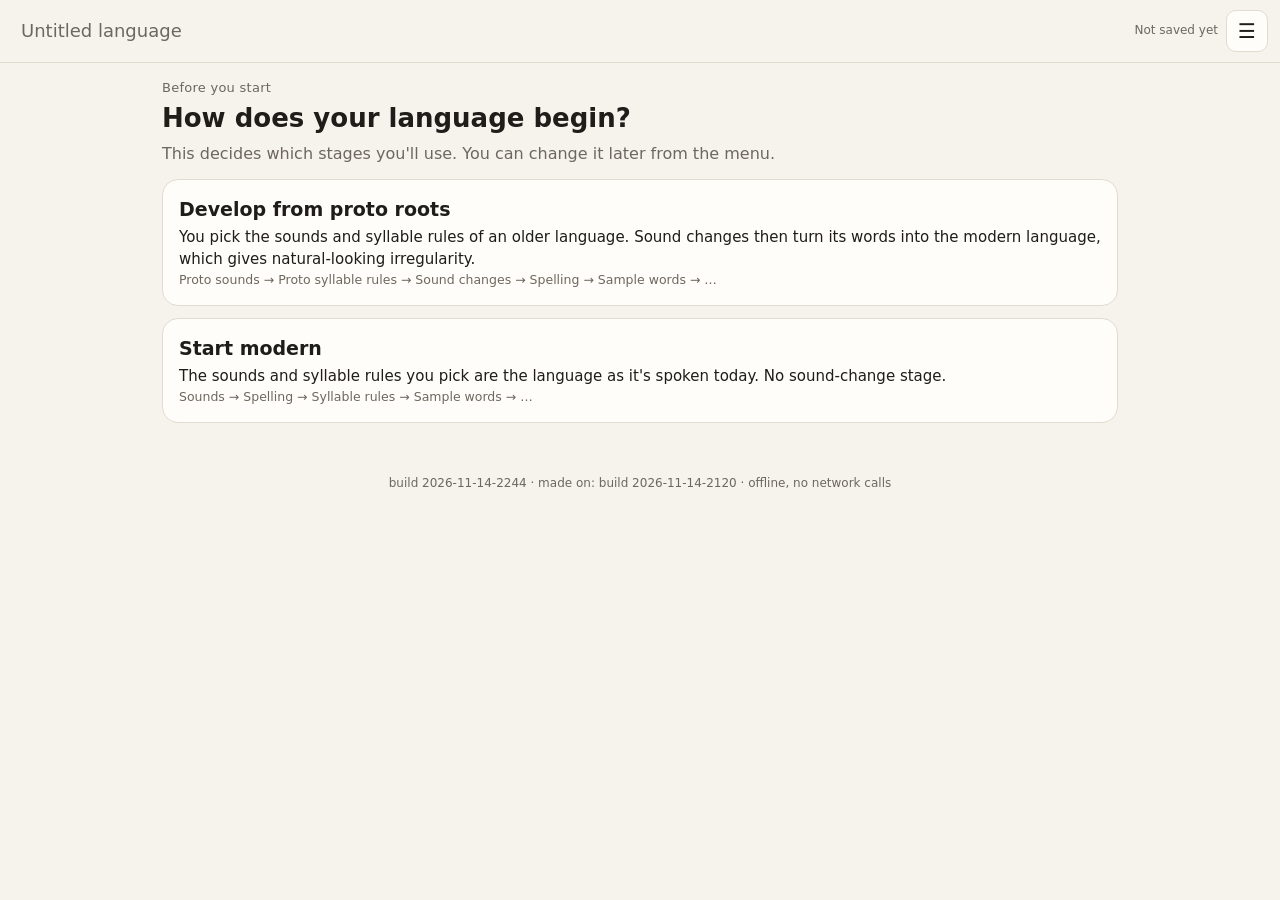
==== commit ead0768f: "Add files via upload" ====
--- a/index.html
+++ b/index.html
@@ -3,7 +3,7 @@
 <head>
 <meta charset="utf-8">
 <meta name="viewport" content="width=device-width, initial-scale=1, viewport-fit=cover">
-<meta name="build" content="build 2026-11-14-2120">
+<meta name="build" content="build 2026-11-14-2244">
 <title>Conlang Pipeline</title>
 <style>
 :root{
@@ -247,11 +247,11 @@
 <script>
 "use strict";
 /* ============================================================
-   Conlang Pipeline — build 2026-11-14-2120 (made on build 2026-11-14-2113)
+   Conlang Pipeline — build 2026-11-14-2244 (made on build 2026-11-14-2120)
    Fully offline. No network calls, no accounts, no AI.
    ============================================================ */
-const BUILD = "build 2026-11-14-2120";
-const BASE_BUILD = "build 2026-11-14-2113";
+const BUILD = "build 2026-11-14-2244";
+const BASE_BUILD = "build 2026-11-14-2120";
 const FORMAT = "conlang-pipeline";
 const VERSION = 5;
 const STORE_KEY = "conlang-pipeline:autosave";
@@ -854,7 +854,7 @@
 function hash32(str) { let h = 0x811c9dc5; for (let i = 0; i < str.length; i++) { h ^= str.charCodeAt(i); h = Math.imul(h, 0x01000193); } return h >>> 0; }
 function envWith(base, symbols) {
   const set = new Set(symbols);
-  return { symbols: set, sorted: [...set].sort((a, b) => b.length - a.length), classes: base.classes };
+  return { symbols: set, sorted: [...set].sort((a, b) => b.length - a.length), classes: base.classes, silent: base.silent || new Set() };
 }
 // Proto inventory + classes. extra: more symbols to recognise (e.g. sounds made by sound changes).
 /* Silent letters (Chilly, 2026-11-14; format 4): letters with no sound, kept in sounds.silent. They are part of the
@@ -866,7 +866,7 @@
   const base = [...Object.keys(lang.sounds.consonants), ...Object.keys(lang.sounds.vowels), ...Object.keys(lang.sounds.silent || {})];
   const classes = {};
   for (const [L, c] of Object.entries(lang.syllables.classes)) if (isObj(c) && Array.isArray(c.members)) classes[L] = c.members;
-  return envWith({ classes }, base.concat(extra || []));
+  return envWith({ classes, silent: silentSet(lang) }, base.concat(extra || []));
 }
 // Split a word into sounds by longest match.
 function segmentWord(word, env) {
@@ -995,28 +995,47 @@
   for (let k = 0; k < n; k++) if (!tokMatch(r.target[k], segs[i + k], env)) return 0;
   return ctxOk(r, segs, i, i + n, env) ? n : 0;
 }
+/* Silent letters are invisible to rules (Chilly, 2026-11-14): a sound-change rule or shape rule skips them, unless the
+   rule names a silent letter itself, directly or through a class that holds one. */
+function mentionsSilent(toks, env) {
+  const sil = env.silent; if (!sil || !sil.size) return false;
+  return toks.some(t => t && ((t.t === "sound" && sil.has(t.s)) || (t.t === "class" && (env.classes[t.L] || []).some(m => sil.has(m)))));
+}
 // One sound change on one word, all matches at once (context read from the input), left to right.
-function applyChange(pr, segs, env) {
-  const out = []; let matched = false;
+// Returns the word as pieces: each input span [a, b) and what it became (a === b for an insertion).
+function changePieces(pr, segs, env) {
+  const pieces = []; let matched = false;
   if (pr.insert) {
     for (let g = 0; g <= segs.length; g++) {
-      if (ctxOk(pr, segs, g, g, env)) { for (const t of pr.repl) out.push(t.s); matched = true; }
-      if (g < segs.length) out.push(segs[g]);
-    }
-    return { out, matched };
+      if (ctxOk(pr, segs, g, g, env)) { pieces.push({ a: g, b: g, out: pr.repl.map(t => t.s) }); matched = true; }
+      if (g < segs.length) pieces.push({ a: g, b: g + 1, out: [segs[g]] });
+    }
+    return { pieces, matched };
   }
   let i = 0;
   while (i < segs.length) {
     const n = ruleMatchAt(pr, segs, i, env);
-    if (!n) { out.push(segs[i]); i++; continue; }
+    if (!n) { pieces.push({ a: i, b: i + 1, out: [segs[i]] }); i++; continue; }
     matched = true;
-    pr.repl.forEach((t, k) => {
-      if (t.t === "sound") out.push(t.s);
-      else out.push(mapClass(pr.target[k], t, segs[i + k], env));
-    });
+    pieces.push({ a: i, b: i + n, out: pr.repl.map((t, k) => t.t === "sound" ? t.s : mapClass(pr.target[k], t, segs[i + k], env)) });
     i += n;
   }
-  return { out, matched };
+  return { pieces, matched };
+}
+function applyChange(pr, segs, env) {
+  const sil = env.silent;
+  if (pr.seesSilent === undefined) pr.seesSilent = mentionsSilent([...pr.target, ...pr.repl, ...pr.left, ...pr.right], env);
+  if (!pr.seesSilent && sil && sil.size && segs.some(x => sil.has(x))) {
+    // Run the rule on the sounds only. Each silent letter rides with the sound before it (leading ones stay first);
+    // when that sound changes it follows what the sound became, and when the sound is lost it stays where it was.
+    const lead = [], items = [];
+    for (const x of segs) { if (sil.has(x)) (items.length ? items[items.length - 1].after : lead).push(x); else items.push({ s: x, after: [] }); }
+    const r = changePieces(pr, items.map(x => x.s), env), out = lead.slice();
+    for (const pc of r.pieces) { out.push(...pc.out); for (let k = pc.a; k < pc.b; k++) out.push(...items[k].after); }
+    return { out, matched: r.matched };
+  }
+  const r = changePieces(pr, segs, env);
+  return { out: r.pieces.flatMap(pc => pc.out), matched: r.matched };
 }
 // Parsed rules per era plus the sound inventory after each era (worked out from the rules:
 // a sound is added when a rule can produce it, and lost only when a rule changes it everywhere, 100%).
@@ -1759,9 +1778,10 @@
   if (toks.some((t, k) => t.t === "#" && k !== 0 && k !== toks.length - 1)) return { error: "# only goes at the very start or end of the pattern." };
   if (!toks.some(t => t.t === "sound" || t.t === "class")) return { error: "The pattern needs at least one sound or class." };
   const start = toks[0].t === "#", end = toks.length > 1 && toks[toks.length - 1].t === "#";
-  return { toks: toks.filter(t => t.t !== "#"), start, end };
+  return { toks: toks.filter(t => t.t !== "#"), start, end, seesSilent: mentionsSilent(toks, env) };
 }
 function patternMatches(pp, segs, env) {
+  if (!pp.seesSilent && env.silent && env.silent.size) segs = segs.filter(x => !env.silent.has(x)); // silent letters are invisible unless named
   const T = pp.toks;
   const m = (ti, si) => {
     if (ti === T.length) return !pp.end || si === segs.length;
@@ -1773,7 +1793,7 @@
   for (let i = 0; i <= segs.length; i++) if (m(0, i)) return true;
   return false;
 }
-function shapeEnv(lang) { const ei = eraInventories(lang); return envWith(langEnv(lang), [...ei.proto, ...ei.eras.flatMap(e => e.inventory), ...CAT.keys()]); }
+function shapeEnv(lang) { const ei = eraInventories(lang), base = langEnv(lang); return envWith(base, [...base.symbols, ...ei.proto, ...ei.eras.flatMap(e => e.inventory), ...CAT.keys()]); } // base.symbols: silent letters too
 let _shapeMemo = { key: null, val: null };
 function parsedShapes(lang) {
   const key = JSON.stringify([lang.shapes, lang.sounds, lang.syllables.classes, lang.proto]);
@@ -1859,6 +1879,14 @@
   const $ = id => document.getElementById(id);
   let storageOK = true, lang, meta = { lastExport: null, dirtySince: null }, ui = { soundView: "groups", stage: "sounds", showPositions: false };
   let startupNote = null, reminderDismissed = false, saveTimer = null;
+  // Locked words whose saved pronunciation no longer matches the rules (e.g. after a build changes how rules work).
+  // They update like every word; this only makes sure the change is seen.
+  function lockedDrift(L) {
+    let hits = [];
+    try { hits = L.lexicon.filter(w => isObj(w) && w.status === "locked" && typeof w.proto === "string").map(w => [w, deriveSurface(L, w.proto)]).filter(([w, s]) => s !== w.surface); } catch (e) { return ""; }
+    if (!hits.length) return "";
+    return `${hits.length} locked word${hits.length === 1 ? " is" : "s are"} now pronounced differently: ${hits.slice(0, 12).map(([w, s]) => `${w.proto} /${w.surface}/ → /${s}/`).join(", ")}${hits.length > 12 ? ` and ${hits.length - 12} more` : ""}.`;
+  }
 
   function storeGet(k) { try { return localStorage.getItem(k); } catch (e) { storageOK = false; return null; } }
   function storeSet(k, v) { try { localStorage.setItem(k, v); return true; } catch (e) { storageOK = false; return false; } }
@@ -1882,6 +1910,8 @@
       return skeleton();
     }
     if (r.warnings.length) startupNote = { err: false, text: `Autosave loaded with ${r.warnings.length} note(s). Open Menu → Diagnostics for details.` };
+    const drift = lockedDrift(r.data);
+    if (drift) startupNote = { err: false, text: drift + (startupNote ? " " + startupNote.text : "") };
     return r.data;
   }
   lang = loadAutosave();
@@ -2437,7 +2467,7 @@
   }
   function renderChanges(i) {
     const P = lang.proto, inv = eraInventories(lang);
-    const head = stageHead(i, "Ordered rules that turn proto-words into modern words. <code>k > tʃ / _i</code> means k becomes tʃ before i. <code>∅</code> means nothing: <code>e > ∅ / _#</code> drops a final e, <code>∅ > e / #_s</code> adds one. Separate sounds with spaces when needed (<code>t s</code>).");
+    const head = stageHead(i, "Ordered rules that turn proto-words into modern words. <code>k > tʃ / _i</code> means k becomes tʃ before i. <code>∅</code> means nothing: <code>e > ∅ / _#</code> drops a final e, <code>∅ > e / #_s</code> adds one. Separate sounds with spaces when needed (<code>t s</code>). Silent letters are skipped, unless a rule names one (or a class that holds one).");
     if (!inv.proto.length) return `${head}<div class="warnline">Pick some sounds first. <button class="linkbtn" data-act="go" data-stage="sounds">Go to Sounds</button></div>${stageNav(i)}`;
     const ruleRows = (e, ei) => e.changes.map((c, ci) => {
       const r = inv.eras[ei] && inv.eras[ei].rules[ci];
@@ -2914,7 +2944,7 @@
     return `<span class="blk muted small ipa">Rejects ${where}: ${esc(body)}.</span>${absent.length ? `<span class="blk warn-text">Your words never have <span class="ipa">${esc(absent.join(" "))}</span>, so this rule does nothing yet.</span>` : ""}`;
   }
   function renderShapes(i) {
-    const head = stageHead(i, "Rules that throw out roots by their shape, such as “no word starts with ŋ”. A rejected root is never generated. Each rule checks the word at one stage: the proto-form, after an era, or the modern form.");
+    const head = stageHead(i, "Rules that throw out roots by their shape, such as “no word starts with ŋ”. A rejected root is never generated. Each rule checks the word at one stage: the proto-form, after an era, or the modern form. Silent letters are skipped, unless a rule names one (or a class that holds one).");
     if (!eraInventories(lang).proto.length) return `${head}<div class="warnline">Pick some sounds first. <button class="linkbtn" data-act="go" data-stage="sounds">Go to Sounds</button></div>${stageNav(i)}`;
     const st = shapeStats(lang, 1500);
     const ps = parsedShapes(lang), posIds = Object.keys(lang.partsOfSpeech);
@@ -3409,7 +3439,10 @@
         const x = ev.target.closest("[data-x]"); if (!x) return;
         if (x.dataset.x === "export") { exportFile(); return; }
         if (x.dataset.x === "cancel") return closeSheet();
-        lang = r.data; resetSession(); meta.dirtySince = null; saveMeta(); autosaveNow(); closeSheet(); render(); toast(`Loaded ${next}`);
+        const drift = lockedDrift(r.data);
+        lang = r.data; resetSession(); meta.dirtySince = null; saveMeta(); autosaveNow(); closeSheet();
+        if (drift) startupNote = { err: false, text: drift };
+        render(); toast(`Loaded ${next}`);
       });
     });
   }
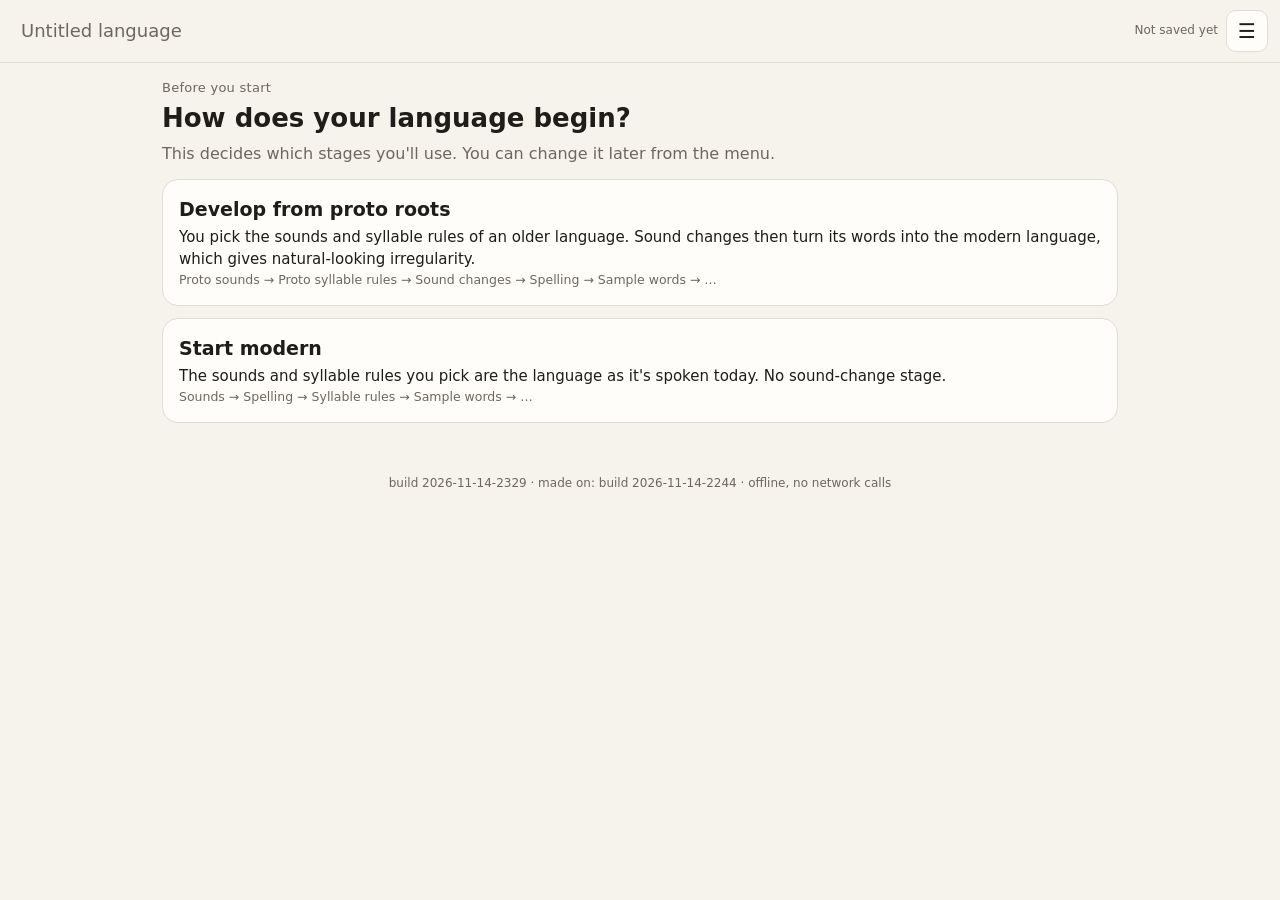
==== commit 882f0ea3: "Add files via upload" ====
--- a/index.html
+++ b/index.html
@@ -3,7 +3,7 @@
 <head>
 <meta charset="utf-8">
 <meta name="viewport" content="width=device-width, initial-scale=1, viewport-fit=cover">
-<meta name="build" content="build 2026-11-14-2244">
+<meta name="build" content="build 2026-11-14-2329">
 <title>Conlang Pipeline</title>
 <style>
 :root{
@@ -247,13 +247,13 @@
 <script>
 "use strict";
 /* ============================================================
-   Conlang Pipeline — build 2026-11-14-2244 (made on build 2026-11-14-2120)
+   Conlang Pipeline — build 2026-11-14-2329 (made on build 2026-11-14-2244)
    Fully offline. No network calls, no accounts, no AI.
    ============================================================ */
-const BUILD = "build 2026-11-14-2244";
-const BASE_BUILD = "build 2026-11-14-2120";
+const BUILD = "build 2026-11-14-2329";
+const BASE_BUILD = "build 2026-11-14-2244";
 const FORMAT = "conlang-pipeline";
-const VERSION = 5;
+const VERSION = 6;
 const STORE_KEY = "conlang-pipeline:autosave";
 const META_KEY = "conlang-pipeline:meta";   // { lastExport, dirtySince } — tool state, not language data
 const UI_KEY = "conlang-pipeline:ui";       // { soundView } — tool state, not language data
@@ -328,7 +328,10 @@
     d.settings = Object.assign({ vetoRankedFirst: 200, blockNearTwins: false }, isObj(d.settings) ? d.settings : {});
     if (typeof d.settings.allowHomophones !== "boolean") d.settings.allowHomophones = false;
     return d;
-  }
+  },
+  // 5 → 6 (Chilly, 2026-11-14): lexicon entries may have source "loan". Nothing in the file changes; the bump keeps
+  // older builds (which would run loans through sound changes) from opening it.
+  5: d => d
 };
 
 /* ---------------- Sound catalog (tool data, not language data) ---------------- */
@@ -1082,11 +1085,21 @@
 }
 // Run a proto-form through every era. Patchy rules (< 100%) pick words by a hash of the proto-form and the rule,
 // so the same word always gets the same result.
+/* Loanwords (Chilly, 2026-11-14): lexicon entries with source "loan". They were borrowed as they are now, so sound
+   changes never touch them (their proto-form is their modern written form). Proto-forms are unique in the lexicon,
+   so the proto-form identifies the loan. */
+let _loanMemo = { arr: null, len: -1, set: null };
+function isLoanProto(lang, proto) {
+  const lx = lang.lexicon;
+  if (!Array.isArray(lx)) return false;
+  if (_loanMemo.arr !== lx || _loanMemo.len !== lx.length) _loanMemo = { arr: lx, len: lx.length, set: new Set(lx.filter(w => isObj(w) && w.source === "loan").map(w => w.proto)) };
+  return _loanMemo.set.has(proto);
+}
 function evolve(lang, proto) {
   const base = langEnv(lang);
   let segs = segmentWord(proto, base);
   const stages = { proto: segs.slice() }, trace = [];
-  if (!lang.proto || !lang.proto.enabled) { stages.modern = segs; return { segs, stages, trace }; }
+  if (!lang.proto || !lang.proto.enabled || isLoanProto(lang, proto)) { stages.modern = segs; return { segs, stages, trace, loan: isLoanProto(lang, proto) }; }
   for (const e of eraInventories(lang).eras) {
     for (const { ch, pr, env } of e.rules) {
       if (pr.error) continue;
@@ -1747,6 +1760,75 @@
   }
   return before - lang.lexicon.length;
 }
+/* Loans in: one per line, "spelling /ipa/ | part of speech | meaning" (part of speech and meaning optional).
+   The written root is rebuilt from both: the sounds come from the IPA, and silent letters are placed where the
+   spelling needs them. Problems are flagged, never blocking (Chilly, 2026-11-14), except a word already in the lexicon.
+   Loans come in locked. Returns { next, rows } without touching lang. */
+function parseLoanLine(line) {
+  const f = line.split("|").map(x => x.trim());
+  const m = /^(.*?)\s*\/([^/]*)\/\s*$/.exec(f[0] || "");
+  if (!m || !m[1].trim() || !m[2].trim()) return { error: 'Write the word as "spelling /ipa/", e.g. kaçi /kaçi/.' };
+  return { spelled: m[1].trim().normalize("NFC"), ipa: m[2].trim().normalize("NFC").replace(/:/g, "ː"), pos: f.length > 2 ? f[1] : (f[1] || ""), gloss: f.length > 2 ? f.slice(2).join(" | ").trim() : "" };
+}
+// The written root (sounds + silent letters) whose sounds are `said` and whose plain spelling is `spelled`. Null if none.
+function rebuildRoot(lang, said, spelled) {
+  const sp = lang.orthography.spellings || {}, silent = [...silentSet(lang)];
+  const spellOf = x => Object.prototype.hasOwnProperty.call(sp, x) ? sp[x] : x;
+  const memo = new Map();
+  const go = (i, j) => { // sounds said[i..], letters spelled[j..]
+    const key = i + "," + j; if (memo.has(key)) return memo.get(key);
+    let out = null;
+    if (i === said.length && j === spelled.length) out = [];
+    if (!out && i < said.length) { const w = spellOf(said[i]); if (spelled.startsWith(w, j)) { const r = go(i + 1, j + w.length); if (r) out = [said[i]].concat(r); } }
+    if (!out) for (const s of silent) { const w = spellOf(s); if (w && spelled.startsWith(w, j)) { const r = go(i, j + w.length); if (r) { out = [s].concat(r); break; } } }
+    memo.set(key, out); return out;
+  };
+  return go(0, 0);
+}
+function parseLoans(lang, text) {
+  const next = clone(lang), rows = [], env = langEnv(next), segEnv = envWith(env, [...env.symbols, ...CAT.keys()]);
+  const known = new Set([...Object.keys(next.sounds.consonants), ...Object.keys(next.sounds.vowels)]);
+  const byLabel = {}; for (const [id, p] of Object.entries(next.partsOfSpeech)) { byLabel[String(p.label).toLowerCase()] = id; byLabel[id] = id; }
+  const lines = String(text).split(/\r?\n/).map(l => l.trim()).filter(l => l && !l.startsWith("#"));
+  for (const line of lines) {
+    const row = { line, flags: [] }; rows.push(row);
+    const p = parseLoanLine(line);
+    if (p.error) { row.skip = p.error; continue; }
+    const said = segmentWord(p.ipa, segEnv).filter(x => !silentSet(next).has(x));
+    const odd = [...new Set(said.filter(x => !known.has(x)))];
+    if (odd.length) row.flags.push(`uses sounds your language doesn't have: ${odd.join(" ")}`);
+    let root = rebuildRoot(next, said, p.spelled);
+    if (!root) { root = said; row.flags.push(`the spelling "${p.spelled}" doesn't match /${p.ipa}/ with your spellings; stored from the IPA (written ${spellSegs(next, said)})`); }
+    const proto = root.join("");
+    const dup = next.lexicon.find(w => isObj(w) && w.proto === proto && w.status !== "vetoed");
+    if (dup) { row.skip = `already in your lexicon as ${dup.id}`; continue; }
+    const id = nextWordId(next), entry = { id, proto, surface: soundedOnly(next, root).join(""), slot: null, status: "locked", reviewed: false, source: "loan" };
+    next.lexicon.push(entry);
+    const written = spellProto(next, proto);
+    if (written !== p.spelled) row.flags.push(`your spelling rules write it ${written}`);
+    if (!syllableShapes(next, proto).length) row.flags.push("doesn't fit your syllable patterns");
+    const sr = shapeReject(next, proto, null);
+    if (sr >= 0) row.flags.push(`breaks shape rule ${sr + 1} (${next.shapes[sr].settings.reject})`);
+    const key = formKey(next, proto, entry.surface), same = next.lexicon.find(w => isObj(w) && w !== entry && w.status !== "vetoed" && formKey(next, w.proto, w.surface) === key);
+    if (same) row.flags.push(`sounds the same as ${spellProto(next, same.proto)} (${same.id})`);
+    if (next.lexicon.some(w => isObj(w) && w.status === "vetoed" && w.proto === proto)) row.flags.push("you vetoed this form before");
+    // part of speech and meaning, as the meaning sheet does it
+    let pos = "";
+    if (p.pos) { pos = byLabel[p.pos.toLowerCase()]; if (!pos) { pos = posSlug(p.pos); while (next.partsOfSpeech[pos]) pos += "-2"; next.partsOfSpeech[pos] = { label: p.pos, note: "" }; byLabel[p.pos.toLowerCase()] = pos; byLabel[pos] = pos; row.flags.push(`new part of speech: ${p.pos}`); } }
+    if (p.gloss) {
+      if (p.gloss.includes("|")) { row.flags.push("a meaning can't contain |; left without one"); }
+      else {
+        let m = next.meanings.find(x => x.gloss.toLowerCase() === p.gloss.toLowerCase());
+        if (!m) { m = { id: slotId(nextSlotNum(next)), gloss: p.gloss, pos, rank: next.meanings.length + 1 }; next.meanings.push(m); }
+        const holder = next.lexicon.find(w => isObj(w) && w !== entry && w.slot === m.id && w.status !== "vetoed");
+        if (holder) { holder.slot = null; row.flags.push(`"${m.gloss}" was ${spellProto(next, holder.proto)} (${holder.id}); that word now has no meaning`); }
+        entry.slot = m.id;
+      }
+    }
+    row.entry = entry; row.written = written;
+  }
+  return { next, rows, added: rows.filter(r => r.entry).length };
+}
 // Regeneration keeps vetoed and locked entries and redoes only the rest.
 function clearUnlocked(lang) {
   const before = lang.lexicon.length;
@@ -1870,7 +1952,7 @@
 }
 
 /* Expose the core for tests (Node). */
-if (typeof module !== "undefined") module.exports = { skeleton, serialize, checkFile, CAT, GROUPS, PRESETS, BUILD, expandPattern, syncAutoClasses, buildGenerator, sampleWords, nextWordId, makeRng, parseRule, segmentWord, spellWord, spellProto, langEnv, unspelledSounds, evolve, deriveSurface, eraInventories, basisInventory, refreshSurfaces, applyChange, envWith, spellEnv, hash32, parseShapePattern, patternMatches, shapeReject, shapeStats, STARTER_MEANINGS, STARTER_POS, loadStarterMeanings, importMeanings, generateWords, GENERATE_BATCH, posSlug, removeParts, silentSet, soundedOnly, clearUnlocked, learnFrom, effWeight, nearTwin, slotHasWord, replacementFor, nearTwinsOf, meaningSheetText, mergeMeaningSheet, soundFrequency, nearTwinPairs, CLASS_GROUPS, soundGroups, groupMembers, syncClasses, VERSION, syllableShapes, badSymbolChar };
+if (typeof module !== "undefined") module.exports = { skeleton, serialize, checkFile, CAT, GROUPS, PRESETS, BUILD, expandPattern, syncAutoClasses, buildGenerator, sampleWords, nextWordId, makeRng, parseRule, segmentWord, spellWord, spellProto, langEnv, unspelledSounds, evolve, deriveSurface, eraInventories, basisInventory, refreshSurfaces, applyChange, envWith, spellEnv, hash32, parseShapePattern, patternMatches, shapeReject, shapeStats, STARTER_MEANINGS, STARTER_POS, loadStarterMeanings, importMeanings, generateWords, GENERATE_BATCH, posSlug, removeParts, silentSet, soundedOnly, parseLoans, rebuildRoot, isLoanProto, clearUnlocked, learnFrom, effWeight, nearTwin, slotHasWord, replacementFor, nearTwinsOf, meaningSheetText, mergeMeaningSheet, soundFrequency, nearTwinPairs, CLASS_GROUPS, soundGroups, groupMembers, syncClasses, VERSION, syllableShapes, badSymbolChar };
 
 /* ============================================================
    Interface
@@ -2456,7 +2538,8 @@
     let h = `<p style="margin:0 0 6px"><span class="ipa">/${esc(proto)}/</span> <span class="muted small">proto</span></p>`;
     // Find each step's era by id in the current language (never by object identity).
     const eraOf = e => { const k = lang.proto.eras.findIndex(x => isObj(x) && x.id === e.id); return eraLabel(k >= 0 ? lang.proto.eras[k] : e, k); };
-    if (!lang.proto.enabled) h += `<p class="muted small">This language is on the modern path, so it has no sound changes.</p>`;
+    if (ev.loan) h += `<p class="muted small">A loanword: borrowed as it is now, so sound changes don't apply.</p>`;
+    else if (!lang.proto.enabled) h += `<p class="muted small">This language is on the modern path, so it has no sound changes.</p>`;
     else if (!ev.trace.length) h += `<p class="muted small">No rule touches this word.</p>`;
     else h += `<ol class="trace">${ev.trace.map(t => `<li><span class="muted small">${esc(eraOf(t.era))} · </span><code>${esc(t.rule)}</code><br>${t.skipped ? `<span class="muted small">skipped (patchy rule)</span>` : `<span class="ipa">${esc(t.before)} → <b>${esc(t.after)}</b></span>`}</li>`).join("")}</ol>`;
     h += `<p style="margin:8px 0 0"><span class="ipa">/${esc(ev.segs.join(""))}/</span> <span class="muted small">modern</span> · <b>${esc(spellProto(lang, proto))}</b></p>`;
@@ -2560,7 +2643,7 @@
   const posLabel = id => (lang.partsOfSpeech[id] && lang.partsOfSpeech[id].label) || id || "—";
   function wordForSlotHTML(w) {
     if (!w) return '<span class="muted small">no word yet</span>';
-    return `<b>${esc(spellProto(lang, w.proto))}</b> <span class="muted small ipa">/${esc(w.surface)}/</span>${w.status === "locked" ? ' <span title="Locked">🔒</span>' : ""}`;
+    return `<b>${esc(spellProto(lang, w.proto))}</b> <span class="muted small ipa">/${esc(w.surface)}/</span>${w.source === "loan" ? ' <span class="poschip">loan</span>' : ""}${w.status === "locked" ? ' <span title="Locked">🔒</span>' : ""}`;
   }
   // Live and locked words, shortest modern form first (the order of the exported sheet).
   function wordsShortestFirst() {
@@ -2592,7 +2675,9 @@
     }
     // 3. hand the words to an AI chat and bring the meanings back
     h += `<h2>Give them meanings</h2><p class="ghint">Export the word list (shortest words first) for your lexicon and grammar chats. They fill in part of speech and meaning for the words they use; you upload the result. Only meanings and parts of speech come back, and you see what would change before anything does. Veto first if you want to cut words.</p>
-      <div class="toolbar"><button class="btn primary" data-act="sheetout" ${words.length ? "" : "disabled"}>Export word list</button><button class="btn" data-act="sheetin" ${words.length ? "" : "disabled"}>Upload meanings</button></div>`;
+      <div class="toolbar"><button class="btn primary" data-act="sheetout" ${words.length ? "" : "disabled"}>Export word list</button><button class="btn" data-act="sheetin" ${words.length ? "" : "disabled"}>Upload meanings</button></div>
+      <h2>Loanwords</h2><p class="ghint">Words borrowed from elsewhere, written as <code>spelling /ipa/ | part of speech | meaning</code>. They come in locked, and sound changes never touch them. Anything that breaks your rules is flagged, not refused.</p>
+      <div class="toolbar"><button class="btn" data-act="loans">Add loanwords</button></div>`;
     // 4. meanings
     h += `<h2>Meanings</h2>`;
     if (!M.length) {
@@ -2633,6 +2718,62 @@
       ui.genNotes = null; ui.vetoIdx = 0; closeSheet(); changed(); render();
       toast([n ? `Removed ${n} word${n === 1 ? "" : "s"}` : "", opts.meanings ? "meaning list cleared" : ""].filter(Boolean).join("; "));
     });
+  }
+  // Loans in: a whole list at once, or one word with its own fields. Check shows every line and its flags; Add applies.
+  function openLoans() {
+    let mode = "list", pending = null;
+    const posOpts = Object.entries(lang.partsOfSpeech).map(([id, p]) => `<option value="${esc(p.label)}">`).join("");
+    openSheet(`<h2>Add loanwords</h2>
+      <div class="seg" role="group" aria-label="How"><button data-x="mlist" class="on">A list</button><button data-x="mone">One word</button></div>
+      <div id="lnList">
+        <p class="muted small" style="margin:8px 0 6px">One per line: <code>spelling /ipa/ | part of speech | meaning</code>. Part of speech and meaning are optional. Lines starting with # are skipped.</p>
+        <textarea id="lnIn" rows="8" class="sheettext ipa" placeholder="kaçi /kaçi/ | Noun | coffee"></textarea>
+        <div class="toolbar"><button class="btn" data-x="file">Or choose a file</button></div>
+        <input type="file" id="lnFile" accept=".txt,text/plain" hidden>
+      </div>
+      <div id="lnOne" hidden>
+        <label class="field"><span>Spelling</span><input type="text" id="lnSp" autocomplete="off" autocapitalize="off" spellcheck="false"></label>
+        <label class="field"><span>IPA</span><input type="text" id="lnIpa" class="ipa" autocomplete="off" autocapitalize="off" spellcheck="false"></label>
+        ${keypadHTML("lnIpa", ["ː", "ʰ", "ʲ", "ʷ"])}
+        <label class="field"><span>Part of speech (optional)</span><input type="text" id="lnPos" list="lnPosL" autocomplete="off"><datalist id="lnPosL">${posOpts}</datalist></label>
+        <label class="field"><span>Meaning (optional)</span><input type="text" id="lnGl" autocomplete="off"></label>
+      </div>
+      <div id="lnRes"></div>
+      <div class="actions"><button class="btn" data-x="cancel">Cancel</button><button class="btn" data-x="check">Check</button><button class="btn primary" data-x="add" disabled>Add</button></div>`, ev => {
+      const x = ev.target.closest("[data-x]"); if (!x) return;
+      const k = x.dataset.x;
+      if (k === "cancel") return closeSheet();
+      if (k === "mlist" || k === "mone") {
+        mode = k === "mlist" ? "list" : "one"; pending = null;
+        $("lnList").hidden = mode !== "list"; $("lnOne").hidden = mode !== "one";
+        x.parentNode.querySelectorAll("button").forEach(b => b.classList.toggle("on", b === x));
+        $("lnRes").innerHTML = ""; $("sheet").querySelector('[data-x="add"]').disabled = true; return;
+      }
+      if (k === "file") return $("lnFile").click();
+      if (k === "check") {
+        let text = "";
+        if (mode === "list") text = $("lnIn").value;
+        else {
+          const sp = $("lnSp").value.trim(), ipa = $("lnIpa").value.trim().replace(/^\/|\/$/g, "");
+          if (!sp || !ipa) { $("lnRes").innerHTML = '<p class="err-text">Type the spelling and the IPA.</p>'; return; }
+          text = `${sp} /${ipa}/ | ${$("lnPos").value.trim()} | ${$("lnGl").value.trim()}`;
+        }
+        const r = parseLoans(lang, text); pending = r;
+        const ok = r.rows.filter(w => w.entry), skipped = r.rows.filter(w => !w.entry), flagged = ok.filter(w => w.flags.length);
+        $("lnRes").innerHTML = !r.rows.length ? '<p class="err-text">Nothing to add.</p>' : `
+          <p class="${ok.length ? "okline" : "warnline"}" style="margin:8px 0">${ok.length} loan${ok.length === 1 ? "" : "s"} ready${flagged.length ? `, ${flagged.length} with flags (added anyway)` : ""}${skipped.length ? `; ${skipped.length} skipped` : ""}.</p>
+          <ul class="list">${r.rows.map(w => w.entry
+            ? `<li><b>${esc(w.written)}</b> <span class="muted small ipa">/${esc(w.entry.surface)}/</span>${w.flags.length ? `<br><span class="warn-text small">${w.flags.map(esc).join("; ")}</span>` : ""}</li>`
+            : `<li class="muted"><s>${esc(w.line)}</s><br><span class="err-text small">${esc(w.skip)}</span></li>`).join("")}</ul>`;
+        $("sheet").querySelector('[data-x="add"]').disabled = !ok.length;
+        return;
+      }
+      if (k === "add" && pending && pending.added) {
+        lang = pending.next; closeSheet(); changed(); render(); toast(`Added ${pending.added} loan${pending.added === 1 ? "" : "s"}`);
+      }
+    });
+    $("lnFile").addEventListener("change", ev => { const f = ev.target.files[0]; if (f) f.text().then(t => { $("lnIn").value = t; }); });
+    ["lnIn", "lnSp", "lnIpa", "lnPos", "lnGl"].forEach(id => $(id).addEventListener("input", () => { pending = null; $("sheet").querySelector('[data-x="add"]').disabled = true; }));
   }
   function doGenerate() {
     const r = generateWords(lang, GENERATE_BATCH, (Math.random() * 4294967296) >>> 0);
@@ -3343,6 +3484,7 @@
     else if (act === "clearw") openRemove();
     else if (act === "sheetout") openMeaningSheet("out");
     else if (act === "sheetin") openMeaningSheet("in");
+    else if (act === "loans") openLoans();
     else if (act === "regen") {
       const live = lang.lexicon.filter(w => isObj(w) && w.status === "live"), kept = live.filter(w => w.reviewed).length, meant = live.filter(w => w.slot).length;
       openSheet(`<h2>Regenerate unlocked words?</h2><p style="margin:0">This removes ${live.length} unlocked word${live.length === 1 ? "" : "s"}${kept || meant ? ` (${[meant ? `${meant} with a meaning` : "", kept ? `${kept} you marked Keep` : ""].filter(Boolean).join(", ")})` : ""} and makes ${GENERATE_BATCH} new words without meanings. Locked and vetoed words stay (vetoed forms never come back).</p>
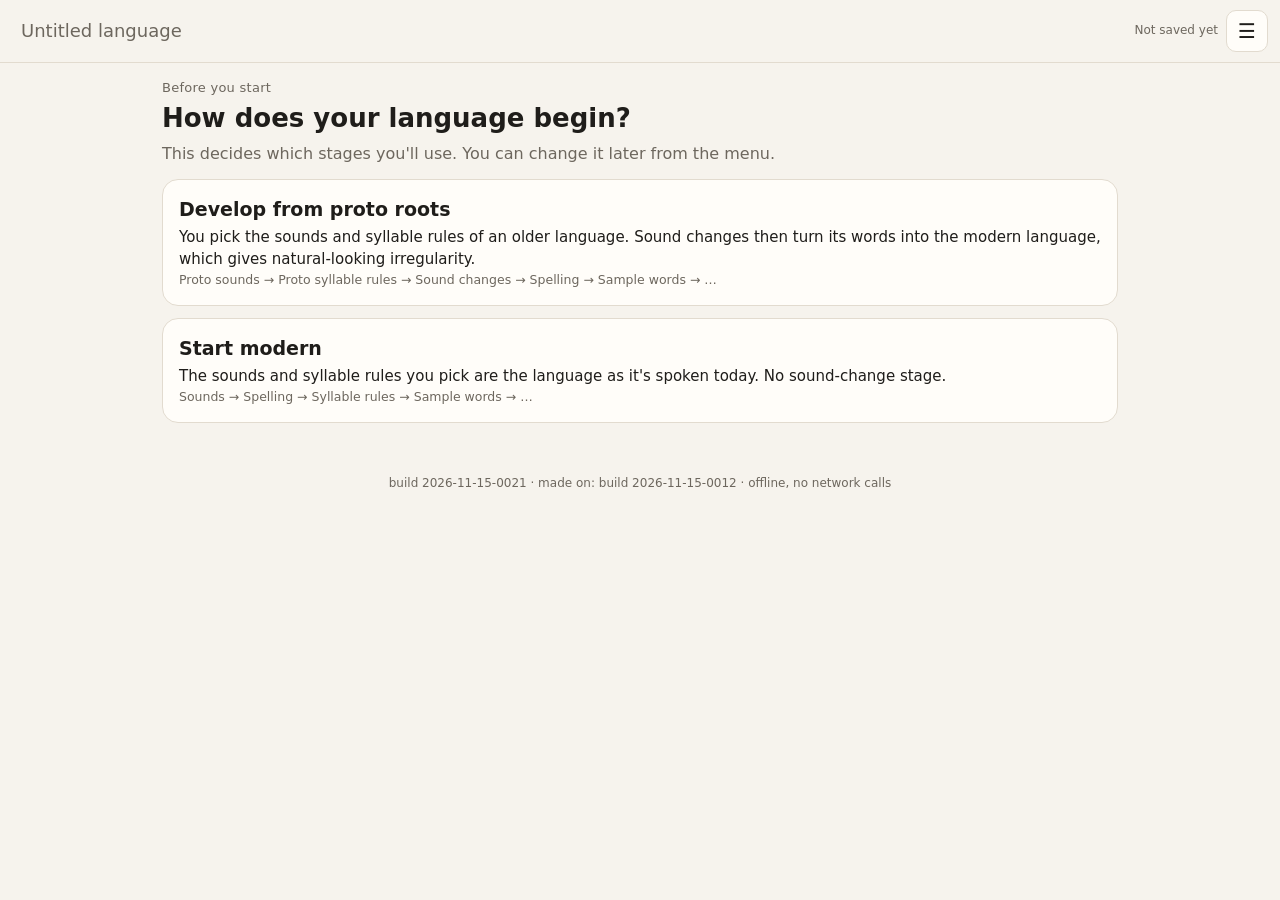
==== commit 7c06cba7: "Add files via upload" ====
--- a/index.html
+++ b/index.html
@@ -3,7 +3,7 @@
 <head>
 <meta charset="utf-8">
 <meta name="viewport" content="width=device-width, initial-scale=1, viewport-fit=cover">
-<meta name="build" content="build 2026-11-14-2329">
+<meta name="build" content="build 2026-11-15-0021">
 <title>Conlang Pipeline</title>
 <style>
 :root{
@@ -247,11 +247,11 @@
 <script>
 "use strict";
 /* ============================================================
-   Conlang Pipeline — build 2026-11-14-2329 (made on build 2026-11-14-2244)
+   Conlang Pipeline — build 2026-11-15-0021 (made on build 2026-11-15-0012)
    Fully offline. No network calls, no accounts, no AI.
    ============================================================ */
-const BUILD = "build 2026-11-14-2329";
-const BASE_BUILD = "build 2026-11-14-2244";
+const BUILD = "build 2026-11-15-0021";
+const BASE_BUILD = "build 2026-11-15-0012";
 const FORMAT = "conlang-pipeline";
 const VERSION = 6;
 const STORE_KEY = "conlang-pipeline:autosave";
@@ -1785,33 +1785,65 @@
   };
   return go(0, 0);
 }
-function parseLoans(lang, text) {
+function parseLoans(lang, text, opts) {
+  const exclude = (opts && opts.exclude) || new Set();
   const next = clone(lang), rows = [], env = langEnv(next), segEnv = envWith(env, [...env.symbols, ...CAT.keys()]);
   const known = new Set([...Object.keys(next.sounds.consonants), ...Object.keys(next.sounds.vowels)]);
   const byLabel = {}; for (const [id, p] of Object.entries(next.partsOfSpeech)) { byLabel[String(p.label).toLowerCase()] = id; byLabel[id] = id; }
   const lines = String(text).split(/\r?\n/).map(l => l.trim()).filter(l => l && !l.startsWith("#"));
-  for (const line of lines) {
-    const row = { line, flags: [] }; rows.push(row);
+  // Work out each word's form once, not once per line (with homophones on, a form needs a full evolve; build 2026-11-15-0012).
+  const g = buildGenerator(next), forms = new Map(), protos = new Map(), vetoedProtos = new Set();
+  for (const w of next.lexicon) {
+    if (!isObj(w)) continue;
+    if (w.status === "vetoed") { vetoedProtos.add(w.proto); continue; }
+    if (!protos.has(w.proto)) protos.set(w.proto, w);
+    const k = formKey(next, w.proto, w.surface); if (!forms.has(k)) forms.set(k, w);
+  }
+  lines.forEach((line, li) => {
+    const row = { line, flags: [], index: li }; rows.push(row);
     const p = parseLoanLine(line);
-    if (p.error) { row.skip = p.error; continue; }
+    if (p.error) { row.skip = p.error; return; }
     const said = segmentWord(p.ipa, segEnv).filter(x => !silentSet(next).has(x));
     const odd = [...new Set(said.filter(x => !known.has(x)))];
     if (odd.length) row.flags.push(`uses sounds your language doesn't have: ${odd.join(" ")}`);
     let root = rebuildRoot(next, said, p.spelled);
     if (!root) { root = said; row.flags.push(`the spelling "${p.spelled}" doesn't match /${p.ipa}/ with your spellings; stored from the IPA (written ${spellSegs(next, said)})`); }
     const proto = root.join("");
-    const dup = next.lexicon.find(w => isObj(w) && w.proto === proto && w.status !== "vetoed");
-    if (dup) { row.skip = `already in your lexicon as ${dup.id}`; continue; }
-    const id = nextWordId(next), entry = { id, proto, surface: soundedOnly(next, root).join(""), slot: null, status: "locked", reviewed: false, source: "loan" };
-    next.lexicon.push(entry);
+    // Same written form as a word already there (Chilly, 2026-11-15):
+    //  - the same loan again (same meaning, or none given): skipped, it's already in;
+    //  - another loan or a locked word: both kept, this one needs approval (e.g. French "me" = but / May);
+    //  - an unlocked generated word: the loan replaces it.
+    const dup = protos.get(proto), glossOf = w => { const m = w && w.slot && next.meanings.find(x => x.id === w.slot); return m ? m.gloss : ""; };
+    let replaced = null;
+    if (dup) {
+      const dg = glossOf(dup);
+      if (dup.source === "loan" && (!p.gloss || dg.toLowerCase() === p.gloss.toLowerCase())) { row.skip = `already added as ${dup.id}`; return; }
+      if (dup.status === "live") replaced = dup;
+      else {
+        row.approve = true;
+        if (exclude.has(li)) { row.skip = "not approved"; return; }
+        row.flags.push(`same form as ${dup.source === "loan" ? "the loan" : "your locked word"} ${spellProto(next, dup.proto)} (${dup.id}${dg ? `, "${dg}"` : ""}); kept as a separate word`);
+      }
+    }
+    const id = nextWordId(next); // before any removal, so a removed word's id is never reused
+    if (replaced) {
+      next.lexicon.splice(next.lexicon.indexOf(replaced), 1);
+      for (const [k, w] of forms) if (w === replaced) forms.delete(k);
+      const rg = glossOf(replaced);
+      row.flags.push(`replaces the generated word ${replaced.id}${rg ? (p.gloss ? ` (its meaning "${rg}" is left without a word)` : ` (the loan takes its meaning "${rg}")`) : ""}`);
+    }
+    const entry = { id, proto, surface: soundedOnly(next, root).join(""), slot: null, status: "locked", reviewed: false, source: "loan" };
+    next.lexicon.push(entry); protos.set(proto, entry);
+    if (replaced && replaced.slot && !p.gloss) entry.slot = replaced.slot;
     const written = spellProto(next, proto);
     if (written !== p.spelled) row.flags.push(`your spelling rules write it ${written}`);
-    if (!syllableShapes(next, proto).length) row.flags.push("doesn't fit your syllable patterns");
+    if (!syllableShapes(next, proto, g).length) row.flags.push("doesn't fit your syllable patterns");
     const sr = shapeReject(next, proto, null);
     if (sr >= 0) row.flags.push(`breaks shape rule ${sr + 1} (${next.shapes[sr].settings.reject})`);
-    const key = formKey(next, proto, entry.surface), same = next.lexicon.find(w => isObj(w) && w !== entry && w.status !== "vetoed" && formKey(next, w.proto, w.surface) === key);
-    if (same) row.flags.push(`sounds the same as ${spellProto(next, same.proto)} (${same.id})`);
-    if (next.lexicon.some(w => isObj(w) && w.status === "vetoed" && w.proto === proto)) row.flags.push("you vetoed this form before");
+    const key = formKey(next, proto, entry.surface), same = forms.get(key);
+    if (!same) forms.set(key, entry);
+    if (same && !row.approve) row.flags.push(`sounds the same as ${spellProto(next, same.proto)} (${same.id})`);
+    if (vetoedProtos.has(proto)) row.flags.push("you vetoed this form before");
     // part of speech and meaning, as the meaning sheet does it
     let pos = "";
     if (p.pos) { pos = byLabel[p.pos.toLowerCase()]; if (!pos) { pos = posSlug(p.pos); while (next.partsOfSpeech[pos]) pos += "-2"; next.partsOfSpeech[pos] = { label: p.pos, note: "" }; byLabel[p.pos.toLowerCase()] = pos; byLabel[pos] = pos; row.flags.push(`new part of speech: ${p.pos}`); } }
@@ -1826,7 +1858,7 @@
       }
     }
     row.entry = entry; row.written = written;
-  }
+  });
   return { next, rows, added: rows.filter(r => r.entry).length };
 }
 // Regeneration keeps vetoed and locked entries and redoes only the rest.
@@ -2721,7 +2753,7 @@
   }
   // Loans in: a whole list at once, or one word with its own fields. Check shows every line and its flags; Add applies.
   function openLoans() {
-    let mode = "list", pending = null;
+    let mode = "list", pending = null, pendingText = "";
     const posOpts = Object.entries(lang.partsOfSpeech).map(([id, p]) => `<option value="${esc(p.label)}">`).join("");
     openSheet(`<h2>Add loanwords</h2>
       <div class="seg" role="group" aria-label="How"><button data-x="mlist" class="on">A list</button><button data-x="mone">One word</button></div>
@@ -2758,17 +2790,20 @@
           if (!sp || !ipa) { $("lnRes").innerHTML = '<p class="err-text">Type the spelling and the IPA.</p>'; return; }
           text = `${sp} /${ipa}/ | ${$("lnPos").value.trim()} | ${$("lnGl").value.trim()}`;
         }
-        const r = parseLoans(lang, text); pending = r;
-        const ok = r.rows.filter(w => w.entry), skipped = r.rows.filter(w => !w.entry), flagged = ok.filter(w => w.flags.length);
+        const r = parseLoans(lang, text); pending = r; pendingText = text;
+        const ok = r.rows.filter(w => w.entry), skipped = r.rows.filter(w => !w.entry), flagged = ok.filter(w => w.flags.length), approve = ok.filter(w => w.approve);
         $("lnRes").innerHTML = !r.rows.length ? '<p class="err-text">Nothing to add.</p>' : `
-          <p class="${ok.length ? "okline" : "warnline"}" style="margin:8px 0">${ok.length} loan${ok.length === 1 ? "" : "s"} ready${flagged.length ? `, ${flagged.length} with flags (added anyway)` : ""}${skipped.length ? `; ${skipped.length} skipped` : ""}.</p>
+          <p class="${ok.length ? "okline" : "warnline"}" style="margin:8px 0">${ok.length} loan${ok.length === 1 ? "" : "s"} ready${flagged.length ? `, ${flagged.length} with flags (added anyway)` : ""}${skipped.length ? `; ${skipped.length} skipped` : ""}.${approve.length ? ` ${approve.length} share a form with another word: untick any you don't want.` : ""}</p>
           <ul class="list">${r.rows.map(w => w.entry
-            ? `<li><b>${esc(w.written)}</b> <span class="muted small ipa">/${esc(w.entry.surface)}/</span>${w.flags.length ? `<br><span class="warn-text small">${w.flags.map(esc).join("; ")}</span>` : ""}</li>`
+            ? `<li>${w.approve ? `<label class="small"><input type="checkbox" class="lnOk" data-i="${w.index}" checked> Keep</label> ` : ""}<b>${esc(w.written)}</b> <span class="muted small ipa">/${esc(w.entry.surface)}/</span>${w.flags.length ? `<br><span class="warn-text small">${w.flags.map(esc).join("; ")}</span>` : ""}</li>`
             : `<li class="muted"><s>${esc(w.line)}</s><br><span class="err-text small">${esc(w.skip)}</span></li>`).join("")}</ul>`;
         $("sheet").querySelector('[data-x="add"]').disabled = !ok.length;
         return;
       }
       if (k === "add" && pending && pending.added) {
+        const exclude = new Set([...$("lnRes").querySelectorAll(".lnOk")].filter(b => !b.checked).map(b => Number(b.dataset.i)));
+        if (exclude.size) pending = parseLoans(lang, pendingText, { exclude });
+        if (!pending.added) { closeSheet(); toast("Nothing added"); return; }
         lang = pending.next; closeSheet(); changed(); render(); toast(`Added ${pending.added} loan${pending.added === 1 ? "" : "s"}`);
       }
     });
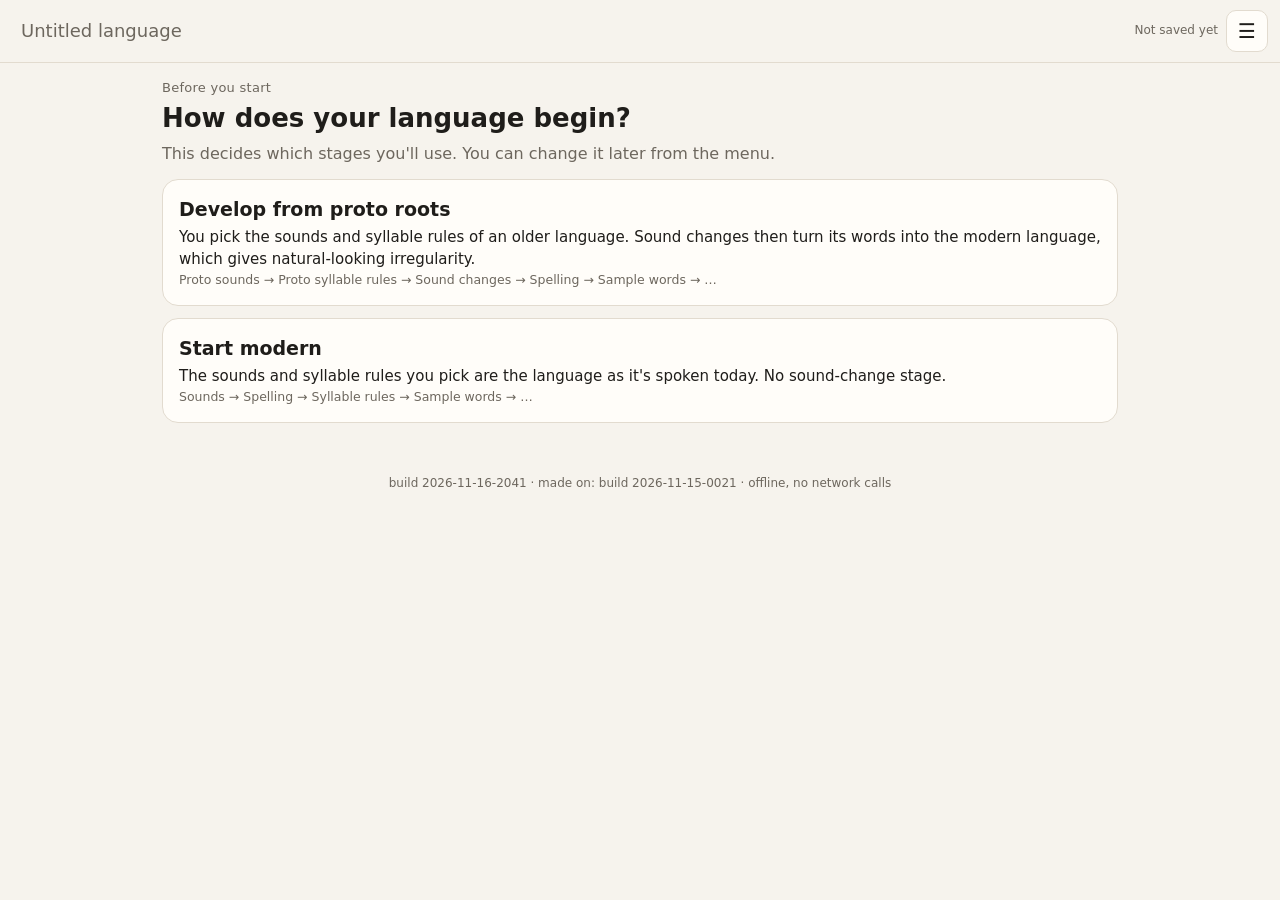
==== commit 0f71094f: "Add files via upload" ====
--- a/index.html
+++ b/index.html
@@ -3,7 +3,7 @@
 <head>
 <meta charset="utf-8">
 <meta name="viewport" content="width=device-width, initial-scale=1, viewport-fit=cover">
-<meta name="build" content="build 2026-11-15-0021">
+<meta name="build" content="build 2026-11-16-2041">
 <title>Conlang Pipeline</title>
 <style>
 :root{
@@ -247,13 +247,13 @@
 <script>
 "use strict";
 /* ============================================================
-   Conlang Pipeline — build 2026-11-15-0021 (made on build 2026-11-15-0012)
+   Conlang Pipeline — build 2026-11-16-2041 (made on build 2026-11-15-0021)
    Fully offline. No network calls, no accounts, no AI.
    ============================================================ */
-const BUILD = "build 2026-11-15-0021";
-const BASE_BUILD = "build 2026-11-15-0012";
+const BUILD = "build 2026-11-16-2041";
+const BASE_BUILD = "build 2026-11-15-0021";
 const FORMAT = "conlang-pipeline";
-const VERSION = 6;
+const VERSION = 7;
 const STORE_KEY = "conlang-pipeline:autosave";
 const META_KEY = "conlang-pipeline:meta";   // { lastExport, dirtySince } — tool state, not language data
 const UI_KEY = "conlang-pipeline:ui";       // { soundView } — tool state, not language data
@@ -331,7 +331,9 @@
   },
   // 5 → 6 (Chilly, 2026-11-14): lexicon entries may have source "loan". Nothing in the file changes; the bump keeps
   // older builds (which would run loans through sound changes) from opening it.
-  5: d => d
+  5: d => d,
+  // 6 → 7: nothing in the file changes; lexicon entries may now have source "edited" (words changed by hand).
+  6: d => d,
 };
 
 /* ---------------- Sound catalog (tool data, not language data) ---------------- */
@@ -1088,18 +1090,29 @@
 /* Loanwords (Chilly, 2026-11-14): lexicon entries with source "loan". They were borrowed as they are now, so sound
    changes never touch them (their proto-form is their modern written form). Proto-forms are unique in the lexicon,
    so the proto-form identifies the loan. */
-let _loanMemo = { arr: null, len: -1, set: null };
-function isLoanProto(lang, proto) {
+/* Edited words (Chilly, 2026-11-16; build 2026-11-16-2041): source "edited", a word whose form was changed by hand in an
+   uploaded word list. Its form is the modern one, so sound changes skip it too, like a loan. */
+let _loanMemo = { arr: null, len: -1, map: null };
+function fixedKind(lang, proto) {
   const lx = lang.lexicon;
-  if (!Array.isArray(lx)) return false;
-  if (_loanMemo.arr !== lx || _loanMemo.len !== lx.length) _loanMemo = { arr: lx, len: lx.length, set: new Set(lx.filter(w => isObj(w) && w.source === "loan").map(w => w.proto)) };
-  return _loanMemo.set.has(proto);
-}
+  if (!Array.isArray(lx)) return null;
+  if (_loanMemo.arr !== lx || _loanMemo.len !== lx.length) {
+    const map = new Map();
+    for (const w of lx) if (isObj(w) && (w.source === "loan" || w.source === "edited") && w.status !== "vetoed" && !map.has(w.proto)) map.set(w.proto, w.source);
+    _loanMemo = { arr: lx, len: lx.length, map };
+  }
+  return _loanMemo.map.get(proto) || null;
+}
+function forgetFixedKinds() { _loanMemo = { arr: null, len: -1, map: null }; }
+function isLoanProto(lang, proto) { return fixedKind(lang, proto) === "loan"; }
 function evolve(lang, proto) {
   const base = langEnv(lang);
   let segs = segmentWord(proto, base);
   const stages = { proto: segs.slice() }, trace = [];
-  if (!lang.proto || !lang.proto.enabled || isLoanProto(lang, proto)) { stages.modern = segs; return { segs, stages, trace, loan: isLoanProto(lang, proto) }; }
+  const fk = fixedKind(lang, proto);
+  // A loan or edited word is a modern form, so it is split with the modern sounds too (oː stays one sound).
+  if (fk && lang.proto && lang.proto.enabled) { segs = segmentWord(proto, envWith(base, [...base.symbols, ...eraInventories(lang).modern])); stages.proto = segs.slice(); }
+  if (!lang.proto || !lang.proto.enabled || fk) { stages.modern = segs; return { segs, stages, trace, loan: fk === "loan", edited: fk === "edited" }; }
   for (const e of eraInventories(lang).eras) {
     for (const { ch, pr, env } of e.rules) {
       if (pr.error) continue;
@@ -1670,7 +1683,8 @@
   const lines = [
     `# Meaning sheet for ${lang.language.name || "my conlang"}. One row per word, shortest words first.`,
     "# Columns: word id | word (spelling /pronunciation/) | part of speech | meaning",
-    "# Fill in part of speech and meaning for the words you use. Keep the word id. Rows left blank stay as they are.",
+    "# Keep the word id. Send back only the rows you change; rows left out stay as they are.",
+    "# A blank meaning clears that word's meaning. Changing the word (spelling /ipa/) changes the word itself.",
     "# Each meaning belongs to one word: two words can't share the exact same meaning (use e.g. big / large). A meaning can't contain |.",
     "word id | word | part of speech | meaning"
   ];
@@ -1680,24 +1694,61 @@
   }
   return lines.join("\n") + "\n";
 }
-// Merge meanings back from a sheet. Works on a copy and reports what would change; nothing but meanings changes.
+// Merge a word list back (Chilly, 2026-11-16; build 2026-11-16-2041). Works on a copy and reports what would change.
+// Per row, by word id: a changed word column (spelling /ipa/) changes the word (not locked; marked "edited", so sound
+// changes skip it); a blank meaning clears the word's meaning; otherwise the meaning is set. Rows left out change nothing.
 function mergeMeaningSheet(lang, text) {
-  const next = clone(lang), st = { set: 0, created: 0, unchanged: 0, blank: 0, unknown: [], bad: 0, displaced: [], shapeClash: 0, newPos: [] };
+  const next = clone(lang), st = { set: 0, created: 0, unchanged: 0, blank: 0, cleared: 0, unknown: [], bad: 0, displaced: [], shapeClash: 0, newPos: [], respelled: [], formBad: [], formFlags: [] };
   const byLabel = {}; for (const [id, p] of Object.entries(next.partsOfSpeech)) { byLabel[id.toLowerCase()] = id; byLabel[String(p.label).toLowerCase()] = id; }
+  const env = langEnv(next), mod = eraInventories(next).modern, segEnv = envWith(env, [...env.symbols, ...mod, ...CAT.keys()]), silent = silentSet(next);
+  const known = new Set([...Object.keys(next.sounds.consonants), ...Object.keys(next.sounds.vowels), ...mod]);
+  const byId = new Map(), protos = new Map();
+  for (const w of next.lexicon) if (isObj(w) && w.status !== "vetoed") { byId.set(w.id, w); if (!protos.has(w.proto)) protos.set(w.proto, w); }
   let n = nextSlotNum(next);
   for (const raw of String(text).split(/\r?\n/)) {
     const line = raw.trim();
     if (!line || line.startsWith("#") || /^word id\s*\|/i.test(line)) continue;
     const f = line.split("|").map(x => x.trim());
     if (f.length < 4 || !/^w\d+$/.test(f[0])) { st.bad++; continue; }
-    const e = next.lexicon.find(w => isObj(w) && w.id === f[0] && w.status !== "vetoed");
+    const e = byId.get(f[0]);
     if (!e) { st.unknown.push(f[0]); continue; }
     // Read from both ends: a spelling may contain |, a meaning can't. So the meaning is the last column and the part of speech the one before.
-    const gloss = f[f.length - 1], posTxt = f[f.length - 2];
-    if (!gloss) { st.blank++; continue; }
-    const cur = next.meanings.find(m => m.id === e.slot);
+    const gloss = f[f.length - 1], posTxt = f[f.length - 2], wordCol = f.slice(1, f.length - 2).join(" | ").trim().normalize("NFC");
+    // The word itself
+    const before = `${spellProto(next, e.proto)} /${e.surface}/`;
+    if (wordCol && wordCol !== before.normalize("NFC")) {
+      const m = /^(.*?)\s*\/([^/]*)\/\s*$/.exec(wordCol);
+      if (!m || !m[1].trim() || !m[2].trim()) st.formBad.push(e.id);
+      else {
+        const spelled = m[1].trim(), ipa = m[2].trim().replace(/:/g, "ː");
+        const said = segmentWord(ipa, segEnv).filter(x => !silent.has(x));
+        let root = rebuildRoot(next, said, spelled), fl = [];
+        const odd = [...new Set(said.filter(x => !known.has(x)))];
+        if (odd.length) fl.push(`uses sounds your language doesn't have: ${odd.join(" ")}`);
+        if (!root) { root = said; fl.push(`"${spelled}" doesn't match /${ipa}/ with your spellings; taken from the IPA`); }
+        const proto = root.join("");
+        if (proto !== e.proto) {
+          const other = protos.get(proto);
+          if (other && other !== e) fl.push(`same form as ${other.id}`);
+          if (protos.get(e.proto) === e) protos.delete(e.proto);
+          if (!protos.has(proto)) protos.set(proto, e);
+          e.proto = proto; e.surface = soundedOnly(next, root).join("");
+          if (e.source !== "loan") e.source = "edited";
+          forgetFixedKinds();
+          const written = spellProto(next, proto);
+          if (written !== spelled) fl.push(`your spelling rules write it ${written}`);
+          if (!syllableShapes(next, proto).length) fl.push("doesn't fit your syllable patterns");
+          const sr = shapeReject(next, proto, null); if (sr >= 0) fl.push(`breaks shape rule ${sr + 1}`);
+          st.respelled.push({ id: e.id, from: before, to: `${written} /${e.surface}/`, locked: e.status === "locked" });
+          if (fl.length) st.formFlags.push(`${e.id} ${written}: ${fl.join("; ")}`);
+        }
+      }
+    }
+    // The meaning
+    const cur = next.meanings.find(x => x.id === e.slot);
+    if (!gloss) { if (cur) { e.slot = null; st.cleared++; } else st.blank++; continue; }
     if (cur && cur.gloss.toLowerCase() === gloss.toLowerCase()) { st.unchanged++; continue; }
-    let slot = next.meanings.find(m => m.gloss.toLowerCase() === gloss.toLowerCase());
+    let slot = next.meanings.find(x => x.gloss.toLowerCase() === gloss.toLowerCase());
     if (!slot) {
       // A part of speech the sheet names that the language doesn't have yet is added (and listed in the check).
       let pos = posTxt ? byLabel[posTxt.toLowerCase()] : (cur && cur.pos) || "";
@@ -1711,6 +1762,7 @@
     e.slot = slot.id; st.set++;
     if (shapeReject(next, e.proto, slot.pos) >= 0) st.shapeClash++;
   }
+  st.changes = st.set + st.cleared + st.respelled.length;
   return { next, st };
 }
 
@@ -1787,8 +1839,9 @@
 }
 function parseLoans(lang, text, opts) {
   const exclude = (opts && opts.exclude) || new Set();
-  const next = clone(lang), rows = [], env = langEnv(next), segEnv = envWith(env, [...env.symbols, ...CAT.keys()]);
-  const known = new Set([...Object.keys(next.sounds.consonants), ...Object.keys(next.sounds.vowels)]);
+  // Sounds your sound changes make (e.g. oː) count as known sounds of the language (build 2026-11-16-2041).
+  const next = clone(lang), rows = [], env = langEnv(next), mod = eraInventories(next).modern, segEnv = envWith(env, [...env.symbols, ...mod, ...CAT.keys()]);
+  const known = new Set([...Object.keys(next.sounds.consonants), ...Object.keys(next.sounds.vowels), ...mod]);
   const byLabel = {}; for (const [id, p] of Object.entries(next.partsOfSpeech)) { byLabel[String(p.label).toLowerCase()] = id; byLabel[id] = id; }
   const lines = String(text).split(/\r?\n/).map(l => l.trim()).filter(l => l && !l.startsWith("#"));
   // Work out each word's form once, not once per line (with homophones on, a form needs a full evolve; build 2026-11-15-0012).
@@ -1984,7 +2037,7 @@
 }
 
 /* Expose the core for tests (Node). */
-if (typeof module !== "undefined") module.exports = { skeleton, serialize, checkFile, CAT, GROUPS, PRESETS, BUILD, expandPattern, syncAutoClasses, buildGenerator, sampleWords, nextWordId, makeRng, parseRule, segmentWord, spellWord, spellProto, langEnv, unspelledSounds, evolve, deriveSurface, eraInventories, basisInventory, refreshSurfaces, applyChange, envWith, spellEnv, hash32, parseShapePattern, patternMatches, shapeReject, shapeStats, STARTER_MEANINGS, STARTER_POS, loadStarterMeanings, importMeanings, generateWords, GENERATE_BATCH, posSlug, removeParts, silentSet, soundedOnly, parseLoans, rebuildRoot, isLoanProto, clearUnlocked, learnFrom, effWeight, nearTwin, slotHasWord, replacementFor, nearTwinsOf, meaningSheetText, mergeMeaningSheet, soundFrequency, nearTwinPairs, CLASS_GROUPS, soundGroups, groupMembers, syncClasses, VERSION, syllableShapes, badSymbolChar };
+if (typeof module !== "undefined") module.exports = { skeleton, serialize, checkFile, CAT, GROUPS, PRESETS, BUILD, expandPattern, syncAutoClasses, buildGenerator, sampleWords, nextWordId, makeRng, parseRule, segmentWord, spellWord, spellProto, langEnv, unspelledSounds, evolve, deriveSurface, eraInventories, basisInventory, refreshSurfaces, applyChange, envWith, spellEnv, hash32, parseShapePattern, patternMatches, shapeReject, shapeStats, STARTER_MEANINGS, STARTER_POS, loadStarterMeanings, importMeanings, generateWords, GENERATE_BATCH, posSlug, removeParts, silentSet, soundedOnly, parseLoans, rebuildRoot, isLoanProto, fixedKind, clearUnlocked, learnFrom, effWeight, nearTwin, slotHasWord, replacementFor, nearTwinsOf, meaningSheetText, mergeMeaningSheet, soundFrequency, nearTwinPairs, CLASS_GROUPS, soundGroups, groupMembers, syncClasses, VERSION, syllableShapes, badSymbolChar };
 
 /* ============================================================
    Interface
@@ -2571,6 +2624,7 @@
     // Find each step's era by id in the current language (never by object identity).
     const eraOf = e => { const k = lang.proto.eras.findIndex(x => isObj(x) && x.id === e.id); return eraLabel(k >= 0 ? lang.proto.eras[k] : e, k); };
     if (ev.loan) h += `<p class="muted small">A loanword: borrowed as it is now, so sound changes don't apply.</p>`;
+    if (ev.edited && lang.proto.enabled) h += `<p class="muted small">Changed by hand in a word list, so sound changes don't apply.</p>`;
     else if (!lang.proto.enabled) h += `<p class="muted small">This language is on the modern path, so it has no sound changes.</p>`;
     else if (!ev.trace.length) h += `<p class="muted small">No rule touches this word.</p>`;
     else h += `<ol class="trace">${ev.trace.map(t => `<li><span class="muted small">${esc(eraOf(t.era))} · </span><code>${esc(t.rule)}</code><br>${t.skipped ? `<span class="muted small">skipped (patchy rule)</span>` : `<span class="ipa">${esc(t.before)} → <b>${esc(t.after)}</b></span>`}</li>`).join("")}</ol>`;
@@ -2707,7 +2761,7 @@
     }
     // 3. hand the words to an AI chat and bring the meanings back
     h += `<h2>Give them meanings</h2><p class="ghint">Export the word list (shortest words first) for your lexicon and grammar chats. They fill in part of speech and meaning for the words they use; you upload the result. Only meanings and parts of speech come back, and you see what would change before anything does. Veto first if you want to cut words.</p>
-      <div class="toolbar"><button class="btn primary" data-act="sheetout" ${words.length ? "" : "disabled"}>Export word list</button><button class="btn" data-act="sheetin" ${words.length ? "" : "disabled"}>Upload meanings</button></div>
+      <div class="toolbar"><button class="btn primary" data-act="sheetout" ${words.length ? "" : "disabled"}>Export word list</button><button class="btn" data-act="sheetin" ${words.length ? "" : "disabled"}>Upload word list</button></div>
       <h2>Loanwords</h2><p class="ghint">Words borrowed from elsewhere, written as <code>spelling /ipa/ | part of speech | meaning</code>. They come in locked, and sound changes never touch them. Anything that breaks your rules is flagged, not refused.</p>
       <div class="toolbar"><button class="btn" data-act="loans">Add loanwords</button></div>`;
     // 4. meanings
@@ -3039,11 +3093,11 @@
   function openMeaningSheet(mode) {
     const text = meaningSheetText(lang), rows = text.split("\n").filter(l => /^w\d+ \|/.test(l)).length;
     const out = mode !== "in", inn = mode !== "out";
-    openSheet(`<h2>${mode === "out" ? "Export word list" : mode === "in" ? "Upload meanings" : "Meaning sheet"}</h2>
-      ${out ? `<p class="muted small" style="margin:0 0 6px">Your ${rows} words, shortest first, for an AI chat (or you) to fill in part of speech and meaning. Uploading it back changes only meanings and parts of speech.</p>
+    openSheet(`<h2>${mode === "out" ? "Export word list" : mode === "in" ? "Upload word list" : "Word list"}</h2>
+      ${out ? `<p class="muted small" style="margin:0 0 6px">Your ${rows} words, shortest first, for an AI chat (or you) to fill in part of speech and meaning. Uploading it back changes meanings, parts of speech and any word you respelled.</p>
       <textarea id="msOut" readonly rows="7" class="sheettext">${esc(text)}</textarea>
       <div class="toolbar"><button class="btn" data-x="copy">Copy</button><button class="btn" data-x="dl">Download .txt</button></div>` : ""}
-      ${inn ? `${out ? "<h3>Bring meanings back</h3>" : `<p class="muted small" style="margin:0 0 6px">Paste the filled-in word list or choose its file, then Check to see what would change.</p>`}
+      ${inn ? `${out ? "<h3>Bring changes back</h3>" : `<p class="muted small" style="margin:0 0 6px">Paste the changed rows (only those are needed) or choose the file, then Check to see what would change. Per row: a new meaning is set, a blank meaning clears it, a changed word (spelling /ipa/) changes the word. Words not in the list stay as they are.</p>`}
       <textarea id="msIn" rows="${out ? 5 : 9}" class="sheettext" placeholder="Paste the filled-in word list here"></textarea>
       <div class="toolbar"><button class="btn" data-x="file">Or choose a file</button><button class="btn primary" data-x="check">Check</button></div>
       <input type="file" id="msFile" accept=".txt,text/plain" hidden>
@@ -3065,18 +3119,22 @@
         const lines = [];
         if (st.set) lines.push(`${st.set} word${st.set === 1 ? "" : "s"} get${st.set === 1 ? "s" : ""} a new meaning${st.created ? ` (${st.created} new meaning${st.created === 1 ? "" : "s"} added to the list)` : ""}.`);
         if (st.newPos.length) lines.push(`New part${st.newPos.length === 1 ? "" : "s"} of speech added: ${st.newPos.join(", ")}.`);
-        if (st.unchanged) lines.push(`${st.unchanged} unchanged.`);
-        if (st.blank) lines.push(`${st.blank} blank, left as they are.`);
+        if (st.respelled.length) lines.push(`${st.respelled.length} word${st.respelled.length === 1 ? "" : "s"} changed: ${st.respelled.slice(0, 12).map(r => `${r.id} ${r.from} → ${r.to}${r.locked ? " (locked)" : ""}`).join("; ")}${st.respelled.length > 12 ? "; …" : ""}.`);
+        for (const x of st.formFlags.slice(0, 20)) lines.push(`⚑ ${x}`);
+        if (st.formBad.length) lines.push(`Word column not read as "spelling /ipa/", word left as it is: ${st.formBad.slice(0, 8).join(", ")}.`);
+        if (st.cleared) lines.push(`${st.cleared} word${st.cleared === 1 ? " loses its" : "s lose their"} meaning (blank meaning).`);
+        if (st.unchanged) lines.push(`${st.unchanged} meaning${st.unchanged === 1 ? "" : "s"} unchanged.`);
+        if (st.blank) lines.push(`${st.blank} blank row${st.blank === 1 ? "" : "s"} for words with no meaning, nothing to clear.`);
         if (st.displaced.length) lines.push(`${st.displaced.length} other word${st.displaced.length === 1 ? " loses its" : "s lose their"} meaning (it went to another word): ${st.displaced.slice(0, 8).join(", ")}.`);
         if (st.shapeClash) lines.push(`${st.shapeClash} word${st.shapeClash === 1 ? " breaks" : "s break"} a shape rule for its new part of speech.`);
         if (st.unknown.length) lines.push(`Unknown word ids ignored: ${st.unknown.slice(0, 8).join(", ")}.`);
         if (st.bad) lines.push(`${st.bad} line${st.bad === 1 ? "" : "s"} not understood, ignored.`);
-        $("msRes").innerHTML = `<div class="${st.set ? "okline" : "warnline"}" style="margin-top:8px">${lines.map(esc).join("<br>") || "Nothing to change."}</div>
-          ${st.set ? '<div class="toolbar"><button class="btn primary" data-x="apply">Apply these meanings</button></div>' : ""}`;
+        $("msRes").innerHTML = `<div class="${st.changes ? "okline" : "warnline"}" style="margin-top:8px">${lines.map(esc).join("<br>") || "Nothing to change."}</div>
+          ${st.changes ? '<div class="toolbar"><button class="btn primary" data-x="apply">Apply these changes</button></div>' : ""}`;
         openMeaningSheet.pending = next;
         return;
       }
-      if (a === "apply" && openMeaningSheet.pending) { lang = openMeaningSheet.pending; openMeaningSheet.pending = null; renumberMeanings(lang); changed(); closeSheet(); render(); toast("Meanings updated"); }
+      if (a === "apply" && openMeaningSheet.pending) { lang = openMeaningSheet.pending; openMeaningSheet.pending = null; renumberMeanings(lang); changed(); closeSheet(); render(); toast("Word list applied"); }
     });
     if ($("msFile")) $("msFile").addEventListener("change", ev => { const f = ev.target.files[0]; if (f) f.text().then(t => { $("msIn").value = t; }); });
   }
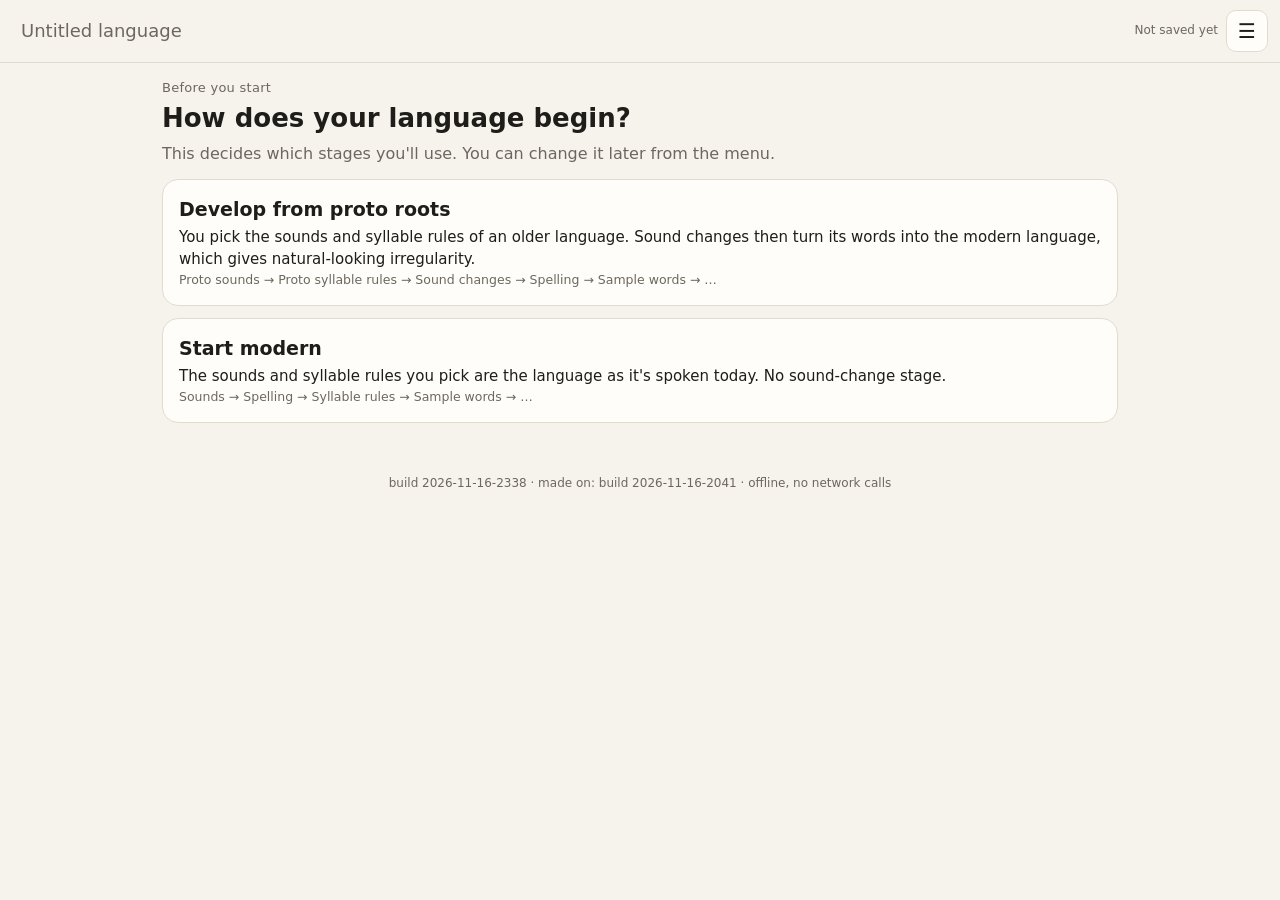
==== commit 14bbdf89: "Add files via upload" ====
--- a/index.html
+++ b/index.html
@@ -3,7 +3,7 @@
 <head>
 <meta charset="utf-8">
 <meta name="viewport" content="width=device-width, initial-scale=1, viewport-fit=cover">
-<meta name="build" content="build 2026-11-16-2041">
+<meta name="build" content="build 2026-11-16-2338">
 <title>Conlang Pipeline</title>
 <style>
 :root{
@@ -247,11 +247,11 @@
 <script>
 "use strict";
 /* ============================================================
-   Conlang Pipeline — build 2026-11-16-2041 (made on build 2026-11-15-0021)
+   Conlang Pipeline — build 2026-11-16-2338 (made on build 2026-11-16-2041)
    Fully offline. No network calls, no accounts, no AI.
    ============================================================ */
-const BUILD = "build 2026-11-16-2041";
-const BASE_BUILD = "build 2026-11-15-0021";
+const BUILD = "build 2026-11-16-2338";
+const BASE_BUILD = "build 2026-11-16-2041";
 const FORMAT = "conlang-pipeline";
 const VERSION = 7;
 const STORE_KEY = "conlang-pipeline:autosave";
@@ -1672,16 +1672,18 @@
   return lang.lexicon.filter(w => isObj(w) && w !== entry && w.status !== "vetoed" && nearTwin(mine, segmentWord(w.surface, segEnv)));
 }
 /* Meaning sheet: plain text for an AI chat. One row per word: word id | word | part of speech | meaning. */
-function meaningSheetText(lang) {
+// which (Chilly, 2026-11-16; build 2026-11-16-2338): "all" words, only those "with" a meaning, or only those "without" one.
+function meaningSheetText(lang, which) {
+  which = which || "all";
   const slots = new Map(lang.meanings.map(m => [m.id, m]));
   // Shortest first (by sounds in the modern form), so short words can go to the most-used meanings.
   const env = langEnv(lang), segEnv = envWith(env, [...env.symbols, ...CAT.keys()]), len = new Map();
-  const words = lang.lexicon.filter(w => isObj(w) && w.status !== "vetoed");
+  const words = lang.lexicon.filter(w => isObj(w) && w.status !== "vetoed" && (which === "all" || (which === "with") === slots.has(w.slot)));
   for (const w of words) len.set(w, segmentWord(w.surface, segEnv).length);
   words.sort((a, b) => len.get(a) - len.get(b) || a.id.localeCompare(b.id));
   const posL = id => (lang.partsOfSpeech[id] && lang.partsOfSpeech[id].label) || id || "";
   const lines = [
-    `# Meaning sheet for ${lang.language.name || "my conlang"}. One row per word, shortest words first.`,
+    `# Word list for ${lang.language.name || "my conlang"}: ${which === "with" ? "only words that have a meaning" : which === "without" ? "only words without a meaning" : "all words"}, one row per word, shortest first.`,
     "# Columns: word id | word (spelling /pronunciation/) | part of speech | meaning",
     "# Keep the word id. Send back only the rows you change; rows left out stay as they are.",
     "# A blank meaning clears that word's meaning. Changing the word (spelling /ipa/) changes the word itself.",
@@ -3091,10 +3093,13 @@
   }
   // mode "out": export only; "in": upload only; none (menu): both.
   function openMeaningSheet(mode) {
-    const text = meaningSheetText(lang), rows = text.split("\n").filter(l => /^w\d+ \|/.test(l)).length;
+    let which = "all", text = meaningSheetText(lang, which);
+    const countRows = t => t.split("\n").filter(l => /^w\d+ \|/.test(l)).length, rows = countRows(text);
     const out = mode !== "in", inn = mode !== "out";
     openSheet(`<h2>${mode === "out" ? "Export word list" : mode === "in" ? "Upload word list" : "Word list"}</h2>
-      ${out ? `<p class="muted small" style="margin:0 0 6px">Your ${rows} words, shortest first, for an AI chat (or you) to fill in part of speech and meaning. Uploading it back changes meanings, parts of speech and any word you respelled.</p>
+      ${out ? `<p class="muted small" style="margin:0 0 6px">Your words, shortest first, for an AI chat (or you) to fill in part of speech and meaning. Uploading it back changes meanings, parts of speech and any word you respelled.</p>
+      <div class="seg" role="group" aria-label="Which words"><button data-x="wall" class="on">All</button><button data-x="wwith">With a meaning</button><button data-x="wwithout">Without one</button></div>
+      <p class="muted small" id="msCount" style="margin:6px 0">${rows} word${rows === 1 ? "" : "s"}</p>
       <textarea id="msOut" readonly rows="7" class="sheettext">${esc(text)}</textarea>
       <div class="toolbar"><button class="btn" data-x="copy">Copy</button><button class="btn" data-x="dl">Download .txt</button></div>` : ""}
       ${inn ? `${out ? "<h3>Bring changes back</h3>" : `<p class="muted small" style="margin:0 0 6px">Paste the changed rows (only those are needed) or choose the file, then Check to see what would change. Per row: a new meaning is set, a blank meaning clears it, a changed word (spelling /ipa/) changes the word. Words not in the list stay as they are.</p>`}
@@ -3106,13 +3111,20 @@
       const x = ev.target.closest("[data-x]"); if (!x) return;
       const a = x.dataset.x;
       if (a === "close") return closeSheet();
+      if (a === "wall" || a === "wwith" || a === "wwithout") {
+        which = a.slice(1) === "all" ? "all" : a === "wwith" ? "with" : "without";
+        text = meaningSheetText(lang, which); $("msOut").value = text;
+        const n = countRows(text); $("msCount").textContent = `${n} word${n === 1 ? "" : "s"}`;
+        x.parentNode.querySelectorAll("button").forEach(b => b.classList.toggle("on", b === x));
+        return;
+      }
       if (a === "copy") {
         const done = () => toast("Copied");
         try { navigator.clipboard.writeText(text).then(done, () => { $("msOut").select(); toast("Select-all is on; copy it from there"); }); }
         catch (e) { $("msOut").select(); toast("Select-all is on; copy it from there"); }
         return;
       }
-      if (a === "dl") { const d = new Date(), pad = n => String(n).padStart(2, "0"); downloadText(text, `${(lang.language.name || "language").toLowerCase().replace(/[^\w-]+/g, "-")}-meanings-${d.getFullYear()}-${pad(d.getMonth() + 1)}-${pad(d.getDate())}.txt`); return; }
+      if (a === "dl") { const d = new Date(), pad = n => String(n).padStart(2, "0"); downloadText(text, `${(lang.language.name || "language").toLowerCase().replace(/[^\w-]+/g, "-")}-words${which === "all" ? "" : which === "with" ? "-with-meanings" : "-without-meanings"}-${d.getFullYear()}-${pad(d.getMonth() + 1)}-${pad(d.getDate())}.txt`); return; }
       if (a === "file") { $("msFile").click(); return; }
       if (a === "check") {
         const { next, st } = mergeMeaningSheet(lang, $("msIn").value);
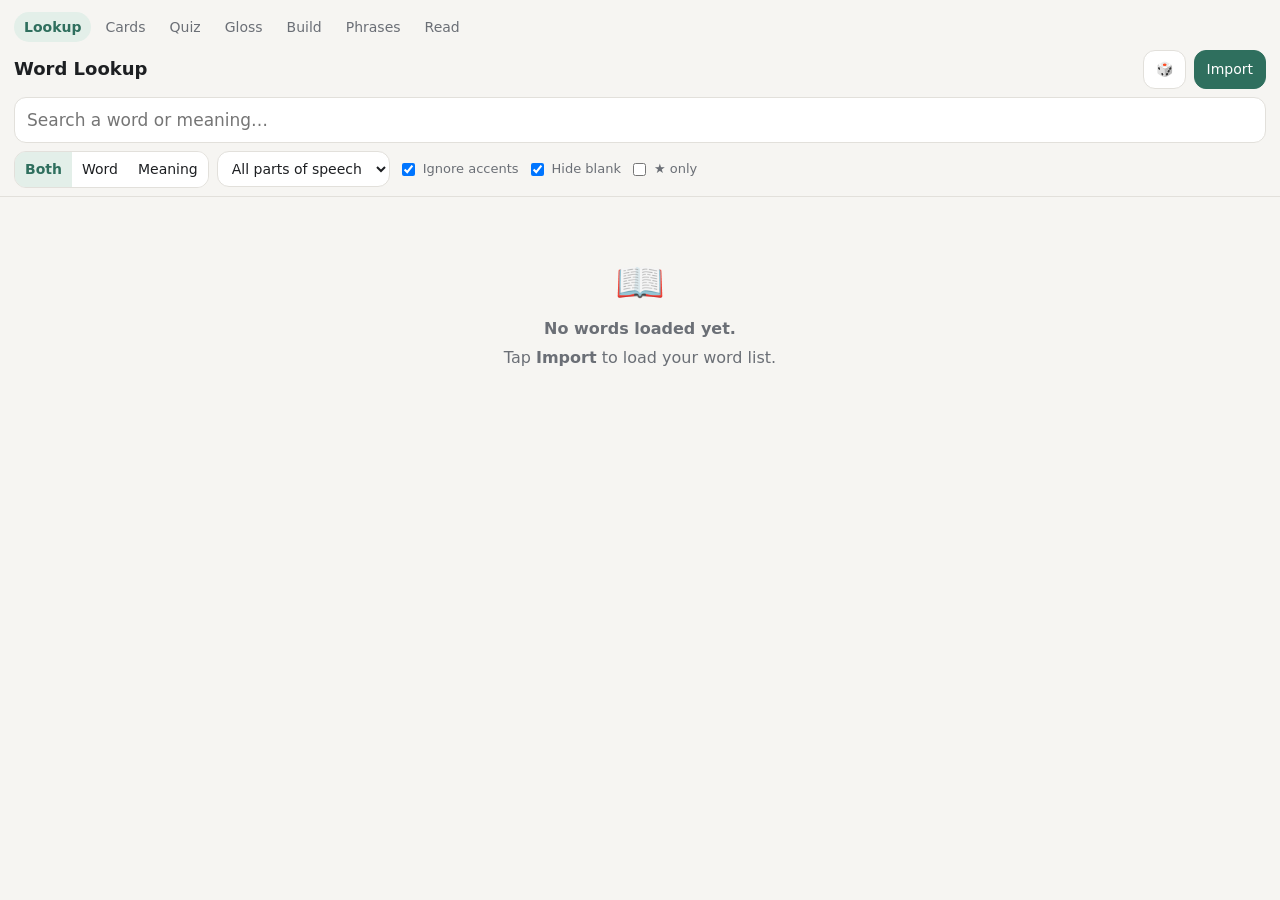
==== commit a981d5c5: "Add files via upload" ====
--- a/index.html
+++ b/index.html
@@ -3,3790 +3,473 @@
 <head>
 <meta charset="utf-8">
 <meta name="viewport" content="width=device-width, initial-scale=1, viewport-fit=cover">
-<meta name="build" content="build 2026-11-16-2338">
-<title>Conlang Pipeline</title>
+<meta name="theme-color" content="#1b1f24">
+<title>Word Lookup</title>
 <style>
-:root{
-  --bg:#f6f3ed;--panel:#fffdf9;--ink:#1f1d1a;--muted:#6d675e;--line:#e2dbcf;
-  --accent:#2d6a5e;--accent-ink:#fff;--accent-soft:#e1eeea;
-  --warn:#9a4d17;--warn-soft:#fbede0;--err:#a12a2a;--err-soft:#f8e3e3;
-  --ipa:"Charis SIL","Doulos SIL","Gentium Plus","Noto Serif","Noto Sans","Segoe UI","Lucida Grande",serif;
-}
-@media (prefers-color-scheme:dark){:root{
-  --bg:#171614;--panel:#211f1c;--ink:#ece7de;--muted:#a49e93;--line:#38332d;
-  --accent:#71c2ac;--accent-ink:#0f201b;--accent-soft:#1f3631;
-  --warn:#e6a56c;--warn-soft:#3a2a1c;--err:#ee9090;--err-soft:#3b1f1f;
-}}
-*{box-sizing:border-box}
-html,body{margin:0;background:var(--bg);color:var(--ink);font:16px/1.45 system-ui,-apple-system,"Segoe UI",Roboto,sans-serif;-webkit-text-size-adjust:100%}
-button,input,select,textarea{font:inherit;color:inherit}
-button{cursor:pointer}
-.muted{color:var(--muted)}
-.ipa{font-family:var(--ipa)}
-
-header.top{position:sticky;top:0;z-index:10;display:flex;align-items:center;gap:8px;padding:10px 12px;padding-top:max(10px,env(safe-area-inset-top));background:var(--bg);border-bottom:1px solid var(--line)}
-#langName{flex:1;min-width:0;font-weight:650;font-size:18px;border:1px solid transparent;background:transparent;padding:6px 8px;border-radius:8px}
-#langName:focus{outline:none;border-color:var(--line);background:var(--panel)}
-#langName::placeholder{color:var(--muted);font-weight:500}
-#saveState{font-size:12px;color:var(--muted);white-space:nowrap}
-#saveState.bad{color:var(--err)}
-.iconbtn{flex:none;width:42px;height:42px;border:1px solid var(--line);background:var(--panel);border-radius:10px;font-size:20px;line-height:1}
-
-#banner:empty{display:none}
-.banner{margin:10px 12px 0;padding:10px 12px;border-radius:10px;background:var(--warn-soft);color:var(--warn);font-size:14px;display:flex;gap:10px;align-items:center;flex-wrap:wrap}
-.banner.err{background:var(--err-soft);color:var(--err)}
-.banner .grow{flex:1;min-width:180px}
-.banner button{border:1px solid currentColor;background:transparent;border-radius:8px;padding:4px 10px;font-size:14px}
-
-main{max-width:980px;margin:0 auto;padding:16px 12px 40px}
-.stagehead .step{font-size:13px;color:var(--muted);letter-spacing:.02em}
-.stagehead h1{margin:2px 0 4px;font-size:26px}
-.stagehead p{margin:0 0 14px;color:var(--muted)}
-
-.inv{background:var(--panel);border:1px solid var(--line);border-radius:12px;padding:10px 12px;margin-bottom:14px}
-.inv .row{display:flex;flex-wrap:wrap;gap:6px;align-items:center;margin:4px 0}
-.inv .row b{font-size:13px;color:var(--muted);font-weight:600;width:112px;white-space:nowrap}
-.chip{border:1px solid var(--line);background:var(--bg);border-radius:8px;padding:2px 9px;font-family:var(--ipa);font-size:18px;min-width:34px}
-.chip.custom{border-style:dashed}
-.inv .none{font-size:14px;color:var(--muted)}
-.inv .tip{font-size:12px;color:var(--muted);margin-top:4px}
-
-.toolbar{display:flex;gap:8px;align-items:center;flex-wrap:wrap;margin-bottom:6px}
-.seg{display:inline-flex;border:1px solid var(--line);border-radius:10px;overflow:hidden;background:var(--panel)}
-.seg button{border:0;background:transparent;padding:7px 12px;font-size:14px}
-.seg button.on{background:var(--accent);color:var(--accent-ink)}
-.toolbar .spacer{flex:1}
-.btn{border:1px solid var(--line);background:var(--panel);border-radius:10px;padding:7px 12px;font-size:14px}
-.btn.primary{background:var(--accent);border-color:var(--accent);color:var(--accent-ink)}
-.btn.danger{color:var(--err);border-color:var(--err)}
-
-h2{font-size:19px;margin:22px 0 4px}
-h3{font-size:15px;margin:16px 0 2px}
-.ghint{font-size:13px;color:var(--muted);margin:0 0 8px}
-
-.tiles{display:grid;grid-template-columns:repeat(auto-fill,minmax(104px,1fr));gap:8px}
-.tile{position:relative;display:flex;flex-direction:column;align-items:center;justify-content:flex-start;gap:1px;min-height:104px;padding:10px 6px 8px;border:1px solid var(--line);background:var(--panel);border-radius:12px;text-align:center}
-.tile .sym{font-family:var(--ipa);font-size:28px;line-height:1.15}
-.tile .lab{font-size:12px;font-weight:600;line-height:1.2}
-.tile .ex{font-size:11.5px;color:var(--muted);line-height:1.2}
-.tile.on{background:var(--accent-soft);border-color:var(--accent);box-shadow:inset 0 0 0 1px var(--accent)}
-.tile.custom{border-style:dashed}
-.tile .corner{position:absolute;top:4px;right:4px;display:flex;gap:2px}
-.tile .corner span{display:inline-flex;align-items:center;justify-content:center;width:26px;height:26px;border-radius:7px;font-size:13px;color:var(--accent);background:var(--panel);border:1px solid var(--line)}
-.tile .slot{position:absolute;top:4px;left:4px;width:26px;height:26px}
-.tile .slot .play{display:inline-flex;align-items:center;justify-content:center;width:26px;height:26px;border-radius:7px;font-size:11px;color:var(--accent);background:var(--panel);border:1px solid var(--line)}
-
-.chartwrap{overflow-x:auto;-webkit-overflow-scrolling:touch;border:1px solid var(--line);border-radius:12px;background:var(--panel)}
-table.chart{border-collapse:collapse;font-size:12px;min-width:100%}
-table.chart th,table.chart td{border:1px solid var(--line);padding:4px;vertical-align:middle;text-align:center}
-table.chart thead th{font-weight:600;color:var(--muted);white-space:nowrap;background:var(--bg)}
-table.chart tbody th{position:sticky;left:0;background:var(--bg);text-align:left;font-weight:600;color:var(--muted);white-space:nowrap;z-index:1}
-table.chart td{min-width:64px;white-space:nowrap}
-.mini{display:inline-flex;align-items:center;justify-content:center;min-width:32px;height:34px;margin:1px;padding:0 5px;border:1px solid var(--line);background:var(--bg);border-radius:8px;font-family:var(--ipa);font-size:19px}
-.mini.on{background:var(--accent);border-color:var(--accent);color:var(--accent-ink)}
-.mini.custom{border-style:dashed}
-.chartnote{font-size:12px;color:var(--muted);margin:6px 2px 0}
-
-.stagebtn{border:0;background:transparent;padding:4px 0;font-size:13px;color:var(--muted);letter-spacing:.02em}
-.stagenav{display:flex;gap:8px;align-items:center;flex-wrap:wrap;margin-top:28px;padding-top:14px;border-top:1px solid var(--line)}
-.stagenav .spacer{flex:1}
-.rowcard{display:flex;gap:12px;align-items:flex-start;width:100%;text-align:left;border:1px solid var(--line);background:var(--panel);border-radius:12px;padding:10px 12px;margin:0 0 8px}
-.rowcard .grow{flex:1;min-width:0;display:block}
-.blk{display:block}
-.clsL{font:700 22px/1.2 ui-monospace,SFMono-Regular,Menlo,monospace;min-width:22px}
-.members{font-family:var(--ipa);font-size:18px;line-height:1.5;word-break:break-word}
-.members .gone{color:var(--err)}
-.patsrc{display:block;font:600 19px/1.3 ui-monospace,SFMono-Regular,Menlo,monospace}
-.shapes{display:flex;flex-wrap:wrap;gap:5px;margin:6px 0 4px}
-.shapechip{border:1px solid var(--line);background:var(--bg);border-radius:7px;padding:1px 7px;font-size:13px}
-.shapechip b{font-family:ui-monospace,SFMono-Regular,Menlo,monospace}
-.small{font-size:12.5px}
-.warn-text{color:var(--warn);font-size:13px}
-.wt{font-size:12px;color:var(--muted);white-space:nowrap}
-.linkbtn{border:0;background:transparent;color:var(--accent);padding:0;font-size:14px;text-decoration:underline}
-.stepper{display:inline-flex;align-items:center;border:1px solid var(--line);border-radius:10px;background:var(--panel);margin:0 3px;vertical-align:middle}
-.stepper button{border:0;background:transparent;width:38px;height:38px;font-size:19px}
-.stepper b{min-width:20px;text-align:center}
-.rlline{margin:4px 0 8px;line-height:2.6}
-.chip.on{background:var(--accent);border-color:var(--accent);color:var(--accent-ink)}
-.chip.missing{border-color:var(--err);text-decoration:line-through}
-.sheet .menuitem[disabled]{opacity:.45;cursor:default}
-.field input.mono{font:600 20px ui-monospace,SFMono-Regular,Menlo,monospace;letter-spacing:.04em}
-.sheet .inv .row b{width:96px}
-.sptable{display:grid;gap:6px}
-.sprow{display:grid;grid-template-columns:52px minmax(0,140px) 1fr;gap:10px;align-items:center;background:var(--panel);border:1px solid var(--line);border-radius:10px;padding:6px 10px}
-.sprow .sym{font-size:22px;text-align:center}
-.sprow input{width:100%;padding:7px 9px;border:1px solid var(--line);border-radius:8px;background:var(--bg);font-size:17px}
-.rulerow{align-items:center}
-.rulerow .plain{border:0;background:transparent;text-align:left;padding:0}
-.updown{display:flex;flex-direction:column;gap:4px}
-.updown button{width:34px;height:30px;border:1px solid var(--line);background:var(--bg);border-radius:7px}
-.updown button[disabled]{opacity:.35}
-.spellout{font-size:22px}
-code{font-family:ui-monospace,SFMono-Regular,Menlo,monospace;background:var(--panel);border:1px solid var(--line);border-radius:5px;padding:0 4px}
-.pathcard{display:block;width:100%;text-align:left;border:1px solid var(--line);background:var(--panel);border-radius:16px;padding:16px;margin:0 0 12px;font-size:15px;line-height:1.45}
-.pathcard b{display:block;font-size:19px;margin-bottom:4px}
-.pathcard:active{border-color:var(--accent)}
-details.cc{border:1px solid var(--line);border-radius:12px;background:var(--panel);padding:8px 12px;margin:8px 0 10px}
-details.cc summary{font-weight:600;cursor:pointer;padding:2px 0}
-.ccrow{display:flex;gap:10px;align-items:flex-start;border-top:1px solid var(--line);padding:8px 0}
-.ccrow .grow{flex:1;min-width:0}
-.ccst{text-align:right;max-width:40%}
-.okmark{color:var(--accent);font-size:13px;white-space:nowrap}
-.btn.small{padding:4px 9px;font-size:13px}
-.linked{color:var(--accent)}
-.guiderow{display:block;width:100%;text-align:left;border:0;border-top:1px solid var(--line);background:transparent;padding:7px 0}
-.shares{margin:2px 0 6px;line-height:1.9}
-.freqrow{display:grid;grid-template-columns:34px 1fr auto;gap:8px;align-items:center;margin:3px 0}
-.freqrow.off .fnum{color:var(--warn)}
-.fsym{font-size:18px;text-align:center}
-.bars{display:grid;gap:2px}
-.bar{display:block;height:7px;border-radius:4px;min-width:2px}
-.bar.exp{background:var(--line)}
-.bar.act{background:var(--accent)}
-.fnum{white-space:nowrap;color:var(--muted)}
-.twinlist{display:grid;gap:4px;font-size:15px}
-.sheet h3{margin:16px 0 6px}
-.vcard{border:1px solid var(--line);background:var(--panel);border-radius:16px;padding:16px 14px 18px;margin:10px 0 12px;text-align:center}
-.vcard.locked{border-color:var(--accent)}
-.vmeta{font-size:16px}
-.vword{display:block;font-size:44px;font-weight:650;line-height:1.15;margin:14px 0 4px;text-align:center;word-break:break-all}
-.vipa{font-size:17px;color:var(--muted)}
-.vcard button.vword{text-align:center;width:100%}
-.badge{font-size:12px;border:1px solid var(--line);border-radius:6px;padding:1px 6px;color:var(--muted)}
-.sheettext{width:100%;padding:8px;border:1px solid var(--line);border-radius:9px;background:var(--bg);font:13px/1.4 ui-monospace,SFMono-Regular,Menlo,monospace}
-.btn[disabled]{opacity:.4}
-.mlist{display:grid;gap:5px}
-.mrow{display:flex;gap:10px;align-items:flex-start;width:100%;text-align:left;border:1px solid var(--line);background:var(--panel);border-radius:10px;padding:7px 10px}
-.mrow .rank{min-width:28px;color:var(--muted);font-size:13px;padding-top:2px;text-align:right}
-.mrow .grow{flex:1;min-width:0}
-.poschip{font-size:11px;color:var(--muted);border:1px solid var(--line);border-radius:6px;padding:0 5px;margin-left:4px}
-.learned{font-size:12px;color:var(--accent)}
-.up{color:var(--accent);font-family:system-ui,sans-serif;font-size:12px}
-.down{color:var(--err);font-family:system-ui,sans-serif;font-size:12px}
-.posrow{display:grid;grid-template-columns:1fr auto 1fr;gap:8px;align-items:center;margin:6px 0}
-.posrow input,.posrow select{padding:7px 8px;border:1px solid var(--line);border-radius:8px;background:var(--bg);min-width:0}
-.calcard{text-align:center;padding:26px 10px;border:1px solid var(--line);border-radius:14px;background:var(--bg);margin:6px 0 12px}
-.calword{font-size:40px;font-weight:650;line-height:1.2;word-break:break-all}
-.calbtns{display:grid;grid-template-columns:1fr 1fr;gap:10px}
-.btn.big{padding:16px;font-size:18px;font-weight:600}
-.newm{color:var(--accent);font-weight:600}
-.addany{display:flex;gap:8px;margin:8px 0}
-.addany input{flex:1;min-width:0;padding:7px 9px;border:1px solid var(--line);border-radius:8px;background:var(--bg);font-size:18px}
-.tick{display:flex;gap:8px;align-items:center;margin:4px 0;font-size:15px}
-.tick input{width:20px;height:20px;accent-color:var(--accent)}
-.keypad{display:flex;gap:6px;flex-wrap:wrap;margin:-4px 0 8px}
-.keypad button{min-width:40px;height:36px;border:1px solid var(--line);background:var(--bg);border-radius:8px;font-family:var(--ipa);font-size:18px}
-.switchrow{display:flex;gap:10px;align-items:flex-start;background:var(--panel);border:1px solid var(--line);border-radius:12px;padding:10px 12px;margin:0 0 10px}
-.switchrow input{width:22px;height:22px;margin-top:2px;accent-color:var(--accent)}
-.dim{opacity:.55}
-.era{border-left:3px solid var(--line);padding-left:10px;margin:12px 0}
-.erahead{display:flex;align-items:baseline;gap:10px}
-.erahead h3{margin:6px 0}
-.pct{font-size:12px;font-weight:600;color:var(--warn);border:1px solid currentColor;border-radius:6px;padding:0 5px;vertical-align:middle}
-.chip.new{border-color:var(--accent)}
-.chip.lost{text-decoration:line-through;opacity:.6}
-.chip .flag{font-family:system-ui,sans-serif;font-size:11px;color:var(--warn)}
-.twlist{display:grid;gap:6px}
-.rowcard.tw{align-items:baseline;flex-wrap:wrap;gap:6px;font-size:17px}
-.rowcard.tw.moved{border-color:var(--accent)}
-.rowcard.tw .spelled{margin-left:auto}
-ol.trace{margin:4px 0;padding-left:20px;font-size:15px}
-ol.trace li{margin:6px 0}
-button.plain{border:0;background:transparent;padding:0;text-align:left;width:100%;color:inherit}
-.wgrid{display:grid;grid-template-columns:repeat(auto-fill,minmax(150px,1fr));gap:8px;margin-top:8px}
-.wcard{position:relative;border:1px solid var(--line);background:var(--panel);border-radius:12px;padding:12px 40px 10px 12px;min-height:84px}
-.wcard.on{border-color:var(--accent);background:var(--accent-soft)}
-.wcard .word{font-size:26px;line-height:1.2;word-break:break-all}
-.wcard .star{position:absolute;top:6px;right:6px;width:34px;height:34px;border:0;background:transparent;font-size:22px;color:var(--accent);line-height:1}
-footer.build{text-align:center;font-size:12px;color:var(--muted);padding:0 12px 28px}
-
-/* menu + modal */
-#overlay{position:fixed;inset:0;z-index:50;background:rgba(0,0,0,.38);display:none;align-items:flex-end;justify-content:center}
-#overlay.show{display:flex}
-@media (min-width:640px){#overlay{align-items:center}}
-.sheet{width:100%;max-width:520px;max-height:88vh;overflow:auto;background:var(--panel);border-radius:16px 16px 0 0;padding:16px 16px max(16px,env(safe-area-inset-bottom))}
-@media (min-width:640px){.sheet{border-radius:16px}}
-.sheet h2{margin:0 0 10px}
-.sheet .menuitem{display:block;width:100%;text-align:left;border:0;border-bottom:1px solid var(--line);background:transparent;padding:13px 4px;font-size:16px}
-.sheet .menuitem small{display:block;color:var(--muted);font-size:13px}
-.sheet .menuitem:last-of-type{border-bottom:0}
-.field{display:block;margin:10px 0}
-.field span{display:block;font-size:13px;color:var(--muted);margin-bottom:3px}
-.field input[type=text],.field select{width:100%;padding:9px 10px;border:1px solid var(--line);border-radius:9px;background:var(--bg)}
-.field input.ipa{font-size:22px}
-.field input[type=range]{width:100%;accent-color:var(--accent)}
-.actions{display:flex;gap:8px;flex-wrap:wrap;justify-content:flex-end;margin-top:14px}
-.actions .left{margin-right:auto}
-.err-text{color:var(--err);font-size:14px;margin:6px 0 0;display:block}
-.list{margin:6px 0 0;padding-left:18px;font-size:14px}
-.list li{margin:3px 0}
-.okline{padding:10px 12px;border-radius:10px;background:var(--accent-soft);color:var(--accent);font-size:14px}
-.errline{padding:10px 12px;border-radius:10px;background:var(--err-soft);color:var(--err);font-size:14px}
-.warnline{padding:10px 12px;border-radius:10px;background:var(--warn-soft);color:var(--warn);font-size:14px}
-dl.kv{display:grid;grid-template-columns:auto 1fr;gap:3px 12px;font-size:14px;margin:10px 0}
-dl.kv dt{color:var(--muted)}dl.kv dd{margin:0}
-
-#toast{position:fixed;left:50%;bottom:max(18px,env(safe-area-inset-bottom));transform:translateX(-50%) translateY(20px);opacity:0;pointer-events:none;background:var(--ink);color:var(--bg);padding:9px 14px;border-radius:10px;font-size:14px;transition:.2s;z-index:60;max-width:90vw}
-#toast.show{opacity:1;transform:translateX(-50%) translateY(0)}
+  :root {
+    --bg: #f6f5f2; --panel: #ffffff; --ink: #1d1f22; --muted: #6b6f76;
+    --line: #e2e0db; --accent: #2f6f5e; --accent-soft: #e3efe9; --hl: #fff1b8;
+    --radius: 12px;
+  }
+  @media (prefers-color-scheme: dark) {
+    :root {
+      --bg: #15181c; --panel: #1d2126; --ink: #e9e7e3; --muted: #9aa0a8;
+      --line: #2c3138; --accent: #6cc4a8; --accent-soft: #20352f; --hl: #5a4b12;
+    }
+  }
+  * { box-sizing: border-box; }
+  html, body { margin: 0; background: var(--bg); color: var(--ink);
+    font: 16px/1.45 system-ui, -apple-system, "Segoe UI", Roboto, sans-serif; }
+  header { position: sticky; top: 0; z-index: 5; background: var(--bg);
+    padding: 12px 14px 8px; border-bottom: 1px solid var(--line); }
+  nav.tools { display: flex; gap: 4px; overflow-x: auto; scrollbar-width: none; margin-bottom: 8px; }
+  nav.tools::-webkit-scrollbar { display: none; }
+  nav.tools a { text-decoration: none; color: var(--muted); font-size: 14px; padding: 5px 10px; border-radius: 999px; white-space: nowrap; }
+  nav.tools a.on { color: var(--accent); background: var(--accent-soft); font-weight: 600; }
+  .row { display: flex; gap: 8px; align-items: center; flex-wrap: wrap; }
+  h1 { font-size: 18px; margin: 0; flex: 1; }
+  #count { color: var(--muted); font-size: 13px; }
+  input[type=search], select {
+    font: inherit; color: var(--ink); background: var(--panel);
+    border: 1px solid var(--line); border-radius: var(--radius); padding: 10px 12px; }
+  #q { flex: 1; min-width: 0; font-size: 17px; }
+  select { padding: 8px 10px; font-size: 14px; }
+  button { font: inherit; font-size: 14px; color: var(--ink); background: var(--panel);
+    border: 1px solid var(--line); border-radius: var(--radius); padding: 8px 12px; cursor: pointer; }
+  button.primary { background: var(--accent); color: #fff; border-color: var(--accent); }
+  button:active { transform: translateY(1px); }
+  .seg { display: inline-flex; border: 1px solid var(--line); border-radius: var(--radius); overflow: hidden; }
+  .seg button { border: 0; border-radius: 0; padding: 7px 10px; }
+  .seg button[aria-pressed=true] { background: var(--accent-soft); color: var(--accent); font-weight: 600; }
+  label.chk { font-size: 13px; color: var(--muted); display: inline-flex; gap: 5px; align-items: center; }
+  main { padding: 10px 14px 80px; max-width: 820px; margin: 0 auto; }
+  .card { background: var(--panel); border: 1px solid var(--line); border-radius: var(--radius);
+    padding: 10px 12px; margin-bottom: 8px; display: grid; grid-template-columns: 1fr auto; gap: 2px 10px; }
+  .w { font-size: 19px; font-weight: 600; }
+  .ipa { color: var(--muted); font-size: 14px; margin-left: 6px; font-weight: 400; }
+  .m { grid-column: 1 / -1; }
+  .m.empty { color: var(--muted); font-style: italic; }
+  .meta { display: flex; gap: 6px; align-items: start; }
+  .pos { font-size: 12px; background: var(--accent-soft); color: var(--accent);
+    border-radius: 999px; padding: 2px 8px; white-space: nowrap; }
+  .id { font-size: 12px; color: var(--muted); font-family: ui-monospace, monospace; }
+  .star { border: 0; background: none; padding: 0 2px; font-size: 18px; color: var(--muted); line-height: 1; }
+  .star.on { color: #e0a400; }
+  mark { background: var(--hl); color: inherit; border-radius: 3px; }
+  .empty-state { text-align: center; color: var(--muted); padding: 40px 10px; }
+  .empty-state p { margin: 6px 0; }
+  dialog { border: 1px solid var(--line); border-radius: var(--radius); background: var(--panel);
+    color: var(--ink); width: min(560px, 94vw); padding: 16px; }
+  dialog::backdrop { background: rgba(0,0,0,.45); }
+  textarea { width: 100%; min-height: 160px; font: 13px ui-monospace, monospace; color: var(--ink);
+    background: var(--bg); border: 1px solid var(--line); border-radius: 8px; padding: 8px; }
+  .muted { color: var(--muted); font-size: 13px; }
+  .drop { border: 2px dashed var(--line); border-radius: var(--radius); padding: 14px; text-align: center; margin: 10px 0; }
+  .drop.over { border-color: var(--accent); background: var(--accent-soft); }
+  #toast { position: fixed; left: 50%; bottom: 20px; transform: translateX(-50%);
+    background: var(--ink); color: var(--bg); padding: 8px 14px; border-radius: 999px;
+    font-size: 14px; opacity: 0; transition: opacity .2s; pointer-events: none; }
+  #toast.show { opacity: 1; }
+  #more { display: block; margin: 10px auto; }
 </style>
 </head>
 <body>
-<header class="top">
-  <input id="langName" type="text" placeholder="Untitled language" autocomplete="off" spellcheck="false" aria-label="Language name">
-  <span id="saveState"></span>
-  <button class="iconbtn" id="menuBtn" aria-label="Menu">☰</button>
+<header>
+  <nav class="tools"><a href="index.html" class="on">Lookup</a><a href="flashcards.html">Cards</a><a href="quiz.html">Quiz</a><a href="glosser.html">Gloss</a><a href="builder.html">Build</a><a href="phrasebook.html">Phrases</a><a href="reader.html">Read</a></nav>
+  <div class="row" style="margin-bottom:8px">
+    <h1 id="title">Word Lookup</h1>
+    <span id="count"></span>
+    <button id="randomBtn" title="Random word">🎲</button>
+    <button id="menuBtn" class="primary">Import</button>
+  </div>
+  <div class="row" style="margin-bottom:8px">
+    <input id="q" type="search" placeholder="Search a word or meaning…" autocomplete="off" autocapitalize="off" spellcheck="false">
+  </div>
+  <div class="row">
+    <div class="seg" role="group" aria-label="Search in">
+      <button data-dir="both" aria-pressed="true">Both</button>
+      <button data-dir="word" aria-pressed="false">Word</button>
+      <button data-dir="meaning" aria-pressed="false">Meaning</button>
+    </div>
+    <select id="pos"><option value="">All parts of speech</option></select>
+    <label class="chk"><input id="loose" type="checkbox" checked> Ignore accents</label>
+    <label class="chk"><input id="hideBlank" type="checkbox" checked> Hide blank</label>
+    <label class="chk"><input id="starOnly" type="checkbox"> ★ only</label>
+  </div>
 </header>
-<div id="banner"></div>
-<main id="main"></main>
-<footer class="build" id="buildLine"></footer>
-<div id="overlay"><div class="sheet" id="sheet" role="dialog" aria-modal="true"></div></div>
-<div id="toast" role="status"></div>
-<input type="file" id="fileInput" accept=".json,application/json" hidden>
+
+<main id="list"></main>
+
+<dialog id="dlg">
+  <h3 style="margin-top:0">Import word list</h3>
+  <p class="muted">Accepts the app's meaning sheet (<code>id | word /ipa/ | part of speech | meaning</code>), CSV, TSV, or JSON. Lines starting with <code>#</code> are skipped.</p>
+  <div class="drop" id="drop">
+    <input type="file" id="file" accept=".txt,.csv,.tsv,.json,.md,text/*,application/json">
+    <div class="muted">or drop a file here</div>
+  </div>
+  <textarea id="paste" placeholder="…or paste the list here"></textarea>
+  <div class="row" style="margin-top:10px">
+    <label class="chk"><input type="radio" name="mode" value="replace" checked> Replace current list</label>
+    <label class="chk"><input type="radio" name="mode" value="merge"> Merge (update by id)</label>
+  </div>
+  <div class="row" style="margin-top:12px; justify-content:space-between">
+    <div class="row">
+      <button id="exportJson">Export JSON</button>
+      <button id="exportTxt">Export sheet</button>
+      <button id="clearAll">Clear</button>
+    </div>
+    <div class="row">
+      <button id="cancel">Close</button>
+      <button id="doImport" class="primary">Import</button>
+    </div>
+  </div>
+  <p class="muted" id="libInfo" style="margin-bottom:0"></p>
+</dialog>
+
+<div id="toast"></div>
 
 <script>
-"use strict";
-/* ============================================================
-   Conlang Pipeline — build 2026-11-16-2338 (made on build 2026-11-16-2041)
-   Fully offline. No network calls, no accounts, no AI.
-   ============================================================ */
-const BUILD = "build 2026-11-16-2338";
-const BASE_BUILD = "build 2026-11-16-2041";
-const FORMAT = "conlang-pipeline";
-const VERSION = 7;
-const STORE_KEY = "conlang-pipeline:autosave";
-const META_KEY = "conlang-pipeline:meta";   // { lastExport, dirtySince } — tool state, not language data
-const UI_KEY = "conlang-pipeline:ui";       // { soundView } — tool state, not language data
-const REMIND_AFTER_MS = 3 * 24 * 3600 * 1000; // export reminder after 3 days of unexported changes
-
-/* ---------------- Data layer: canonical skeleton ---------------- */
-function skeleton() {
-  return {
-    format: FORMAT,
-    version: VERSION,
-    language: { name: "", notes: "" },
-    sounds: { consonants: {}, vowels: {}, silent: {} },
-    orthography: { basis: "modern", spellings: {}, rules: [] },
-    syllables: {
-      classes: { C: { members: [], follows: "consonants", note: "All your consonants." }, V: { members: [], follows: "vowels", note: "All your vowels." } },
-      declined: [],
-      shapes: { any: [], initial: [], medial: [], final: [] },
-      rootLength: { min: 1, max: 2, weights: {} }
-    },
-    partsOfSpeech: {},
-    shapes: [],
-    proto: { enabled: null, eras: [] },
-    comfort: { learned: {} },
-    meanings: [],
-    lexicon: [],
-    grammar: {},
-    settings: { vetoRankedFirst: 200, blockNearTwins: false, allowHomophones: false }
+(() => {
+  const KEY = 'wordlookup.v1';
+  const STAR_KEY = 'wordlookup.stars.v1';
+  const PAGE = 200;
+
+  // ---------- storage (wrapped: some contexts throw) ----------
+  const store = {
+    get(k, d) { try { const v = localStorage.getItem(k); return v ? JSON.parse(v) : d; } catch { return d; } },
+    set(k, v) { try { localStorage.setItem(k, JSON.stringify(v)); return true; } catch { return false; } }
   };
-}
-// Objects whose keys are free (user-defined), so no "unknown field" warnings inside them.
-const MAP_PATHS = new Set([
-  "sounds.consonants", "sounds.vowels", "sounds.silent", "syllables.classes", "syllables.rootLength.weights",
-  "partsOfSpeech", "comfort.learned", "grammar", "orthography.spellings"
-]);
-const SOUND_KEYS = ["label", "example", "audio", "group", "custom", "weight"];
-const LEX_STATUS = ["live", "vetoed", "locked"];
-
-// Characters a sound symbol can't contain: A–Z are class letters; the rest are rule and pattern notation (| is the meaning-sheet column separator).
-const BAD_SYMBOL_CHARS = /[A-Z#_\/>∅…()|]/;
-function badSymbolChar(sym) { const m = BAD_SYMBOL_CHARS.exec(String(sym)); return m ? m[0] : null; }
-
-// Format migrations: MIGRATIONS[n] turns a version-n file into version n+1.
-const MIGRATIONS = {
-  // 1 → 2: add the spelling block. Nothing else changes.
-  1: d => { if (!("orthography" in d)) d.orthography = { basis: "modern", spellings: {}, rules: [] }; return d; },
-  // 2 → 3: classes get `follows` (replaces `auto`) and `note`; syllables get `declined`; the path is asked again
-  // when no sound-change rules exist (the old default of true was never a real choice).
-  2: d => {
-    const cl = d.syllables && d.syllables.classes;
-    if (isObj(cl)) for (const [L, c] of Object.entries(cl)) if (isObj(c)) {
-      const f = c.auto === true ? (L === "C" ? "consonants" : L === "V" ? "vowels" : null) : null;
-      const nc = { members: Array.isArray(c.members) ? c.members : [], follows: f, note: f === "consonants" ? "All your consonants." : f === "vowels" ? "All your vowels." : "" };
-      for (const k of Object.keys(c)) if (!["members", "auto", "follows", "note"].includes(k)) nc[k] = c[k];
-      cl[L] = nc;
-    }
-    if (isObj(d.syllables) && !Array.isArray(d.syllables.declined)) d.syllables.declined = [];
-    if (isObj(d.proto)) {
-      const hasRules = Array.isArray(d.proto.eras) && d.proto.eras.some(e => isObj(e) && Array.isArray(e.changes) && e.changes.length);
-      if (!hasRules) d.proto.enabled = null;
-    }
-    return d;
-  },
-  // 3 → 4 (Chilly, 2026-11-14): silent letters get their own list, sounds.silent, after vowels. Nothing else changes.
-  3: d => {
-    const snd = isObj(d.sounds) ? d.sounds : {};
-    d.sounds = { consonants: snd.consonants || {}, vowels: snd.vowels || {}, silent: isObj(snd.silent) ? snd.silent : {} };
-    for (const k of Object.keys(snd)) if (!(k in d.sounds)) d.sounds[k] = snd[k];
-    return d;
-  },
-  // 4 → 5 (Chilly, 2026-11-14): settings.allowHomophones, off. Nothing else changes.
-  4: d => {
-    d.settings = Object.assign({ vetoRankedFirst: 200, blockNearTwins: false }, isObj(d.settings) ? d.settings : {});
-    if (typeof d.settings.allowHomophones !== "boolean") d.settings.allowHomophones = false;
-    return d;
-  },
-  // 5 → 6 (Chilly, 2026-11-14): lexicon entries may have source "loan". Nothing in the file changes; the bump keeps
-  // older builds (which would run loans through sound changes) from opening it.
-  5: d => d,
-  // 6 → 7: nothing in the file changes; lexicon entries may now have source "edited" (words changed by hand).
-  6: d => d,
-};
-
-/* ---------------- Sound catalog (tool data, not language data) ---------------- */
-const GROUPS = {
-  consonants: [
-    { id: "lips", name: "Lips", hint: "Made with one or both lips, as in p, m, f." },
-    { id: "tongue-tip", name: "Tongue tip", hint: "Tip or front of the tongue at or just behind the teeth, as in t, s, l, sh." },
-    { id: "back-of-mouth", name: "Back of mouth", hint: "Middle or back of the tongue against the roof of the mouth, as in y, k, ng." },
-    { id: "throat", name: "Throat", hint: "Deep in the throat, as in h." }
-  ],
-  vowels: [
-    { id: "front", name: "Front vowels", hint: "Tongue pushed forward, as in see and bed." },
-    { id: "central", name: "Middle vowels", hint: "Tongue relaxed in the middle, as in the 'a' of about." },
-    { id: "back", name: "Back vowels", hint: "Tongue pulled back, often with rounded lips, as in food." }
-  ]
-};
-const GROUP_IDS = { consonants: new Set(GROUPS.consonants.map(g => g.id)), vowels: new Set(GROUPS.vowels.map(g => g.id)), silent: new Set(["silent"]) };
-
-// [ipa, group, plain label, example, place, manner, voiced]
-const CONS = [
-  ["p","lips","p, no puff of air","spin","bilabial","plosive",0],
-  ["pʰ","lips","p with a puff of air","pin","bilabial","plosive",0],
-  ["b","lips","b","bat","bilabial","plosive",1],
-  ["m","lips","m","man","bilabial","nasal",1],
-  ["ɸ","lips","f blown between both lips","Japanese 'f' in Fuji","bilabial","fricative",0],
-  ["β","lips","soft b, lips not quite closed","Spanish 'b' in cabo","bilabial","fricative",1],
-  ["f","lips","f","fan","labiodental","fricative",0],
-  ["v","lips","v","van","labiodental","fricative",1],
-  ["ʋ","lips","soft v without buzz","Dutch 'w' in wat","labiodental","approximant",1],
-  ["w","lips","w","wet","labial-velar","approximant",1],
-  ["bʱ","lips","breathy b","Hindi bhāī","bilabial","plosive",1],
-  ["pʲ","lips","soft p (with a y-glide)","Russian pyat' (пять)","bilabial","plosive",0],
-  ["bʲ","lips","soft b","Russian bit' (бить)","bilabial","plosive",1],
-  ["mʲ","lips","soft m","Russian myaso (мясо)","bilabial","nasal",1],
-  ["fʲ","lips","soft f","Russian fil'm (фильм)","labiodental","fricative",0],
-  ["vʲ","lips","soft v","Russian ves' (весь)","labiodental","fricative",1],
-  ["ɥ","lips","y with rounded lips","French huit","labial-palatal","approximant",1],
-
-  ["t","tongue-tip","t, no puff of air","stop","alveolar","plosive",0],
-  ["tʰ","tongue-tip","t with a puff of air","top","alveolar","plosive",0],
-  ["d","tongue-tip","d","dog","alveolar","plosive",1],
-  ["n","tongue-tip","n","no","alveolar","nasal",1],
-  ["θ","tongue-tip","th as in thin","thin","dental","fricative",0],
-  ["ð","tongue-tip","th as in this","this","dental","fricative",1],
-  ["s","tongue-tip","s","sun","alveolar","fricative",0],
-  ["z","tongue-tip","z","zoo","alveolar","fricative",1],
-  ["ʃ","tongue-tip","sh","she","postalveolar","fricative",0],
-  ["ʒ","tongue-tip","zh","the 's' in measure","postalveolar","fricative",1],
-  ["ts","tongue-tip","ts","cats; Italian pizza","alveolar","affricate",0],
-  ["dz","tongue-tip","dz","beds; Italian zero","alveolar","affricate",1],
-  ["tʃ","tongue-tip","ch","church","postalveolar","affricate",0],
-  ["dʒ","tongue-tip","j","judge","postalveolar","affricate",1],
-  ["ɾ","tongue-tip","tapped r","Spanish pero; US butter","alveolar","tap",1],
-  ["r","tongue-tip","rolled r","Spanish perro","alveolar","trill",1],
-  ["ɹ","tongue-tip","English r","red","alveolar","approximant",1],
-  ["l","tongue-tip","l","lip","alveolar","lateral approximant",1],
-  ["ɬ","tongue-tip","Welsh ll","Welsh Llanelli","alveolar","lateral fricative",0],
-  ["ʈ","tongue-tip","t, tongue curled back","Hindi ṭamāṭar","retroflex","plosive",0],
-  ["ɖ","tongue-tip","d, tongue curled back","Hindi ḍāl","retroflex","plosive",1],
-  ["ɳ","tongue-tip","n, tongue curled back","Marathi pāṇī","retroflex","nasal",1],
-  ["ʂ","tongue-tip","sh, tongue curled back","Mandarin shān","retroflex","fricative",0],
-  ["ʐ","tongue-tip","zh, tongue curled back","Mandarin rén","retroflex","fricative",1],
-  ["ɽ","tongue-tip","flapped r, tongue curled back","Hindi baṛā","retroflex","tap",1],
-  ["t̪","tongue-tip","t with the tongue on the teeth","Hindi tīn","dental","plosive",0],
-  ["t̪ʰ","tongue-tip","t on the teeth, with a puff of air","Hindi thālī","dental","plosive",0],
-  ["d̪","tongue-tip","d with the tongue on the teeth","Hindi dūdh","dental","plosive",1],
-  ["d̪ʱ","tongue-tip","breathy d on the teeth","Hindi dhan","dental","plosive",1],
-  ["ʈʰ","tongue-tip","curled-back t with a puff of air","Hindi ṭhīk","retroflex","plosive",0],
-  ["ɖʱ","tongue-tip","breathy curled-back d","Hindi ḍhol","retroflex","plosive",1],
-  ["tʃʰ","tongue-tip","ch with a puff of air","Hindi chah","postalveolar","affricate",0],
-  ["dʒʱ","tongue-tip","breathy j","Hindi jhīl","postalveolar","affricate",1],
-  ["tsʰ","tongue-tip","ts with a puff of air","Mandarin cài","alveolar","affricate",0],
-  ["ʈʂ","tongue-tip","ch, tongue curled back","Mandarin zhōng","retroflex","affricate",0],
-  ["ʈʂʰ","tongue-tip","ch, tongue curled back, with a puff","Mandarin chī","retroflex","affricate",0],
-  ["tɕ","tongue-tip","ch with the tongue flat","Mandarin jiā; Russian ch (ч)","alveolo-palatal","affricate",0],
-  ["tɕʰ","tongue-tip","ch with the tongue flat, with a puff","Mandarin qī","alveolo-palatal","affricate",0],
-  ["ɕ","tongue-tip","soft sh, tongue flat","Mandarin xiè","alveolo-palatal","fricative",0],
-  ["ɕː","tongue-tip","long soft sh","Russian shchi (щи)","alveolo-palatal","fricative",0],
-  ["tˤ","tongue-tip","heavy t (throat tightened)","Arabic ṭayyib","alveolar","plosive",0],
-  ["dˤ","tongue-tip","heavy d","Arabic ḍād","alveolar","plosive",1],
-  ["sˤ","tongue-tip","heavy s","Arabic ṣabāḥ","alveolar","fricative",0],
-  ["ðˤ","tongue-tip","heavy th as in this","Arabic ẓuhr","dental","fricative",1],
-  ["tʲ","tongue-tip","soft t","Russian tyotya (тётя)","alveolar","plosive",0],
-  ["dʲ","tongue-tip","soft d","Russian den' (день)","alveolar","plosive",1],
-  ["nʲ","tongue-tip","soft n","Russian net (нет)","alveolar","nasal",1],
-  ["sʲ","tongue-tip","soft s","Russian sila (сила)","alveolar","fricative",0],
-  ["zʲ","tongue-tip","soft z","Russian zima (зима)","alveolar","fricative",1],
-  ["rʲ","tongue-tip","soft rolled r","Russian reka (река)","alveolar","trill",1],
-  ["lʲ","tongue-tip","soft l","Russian lyudi (люди)","alveolar","lateral approximant",1],
-  ["ɫ","tongue-tip","dark l","full; Russian luk (лук)","alveolar","lateral approximant",1],
-
-  ["c","back-of-mouth","t made with the middle of the tongue","Hungarian tyúk","palatal","plosive",0],
-  ["ɟ","back-of-mouth","d made with the middle of the tongue","Hungarian magyar","palatal","plosive",1],
-  ["ɲ","back-of-mouth","ny","Spanish año","palatal","nasal",1],
-  ["ç","back-of-mouth","soft hissing h","German ich","palatal","fricative",0],
-  ["ʝ","back-of-mouth","buzzing y","Spanish mayo (many accents)","palatal","fricative",1],
-  ["j","back-of-mouth","y","yes","palatal","approximant",1],
-  ["ʎ","back-of-mouth","ly","Italian figlio","palatal","lateral approximant",1],
-  ["k","back-of-mouth","k, no puff of air","skin","velar","plosive",0],
-  ["kʰ","back-of-mouth","k with a puff of air","kit","velar","plosive",0],
-  ["ɡ","back-of-mouth","hard g","go","velar","plosive",1],
-  ["ŋ","back-of-mouth","ng","sing","velar","nasal",1],
-  ["x","back-of-mouth","throaty ch","Scottish loch; Spanish jota","velar","fricative",0],
-  ["ɣ","back-of-mouth","soft gargled g","Spanish lago","velar","fricative",1],
-  ["q","back-of-mouth","k made further back","Arabic qalb","uvular","plosive",0],
-  ["χ","back-of-mouth","rough ch, far back","German Bach (many speakers)","uvular","fricative",0],
-  ["ʁ","back-of-mouth","French r","French rouge","uvular","fricative",1],
-  ["ɡʱ","back-of-mouth","breathy g","Hindi ghar","velar","plosive",1],
-  ["kʲ","back-of-mouth","soft k","Russian kino (кино)","velar","plosive",0],
-  ["ɡʲ","back-of-mouth","soft g","Russian girya (гиря)","velar","plosive",1],
-  ["xʲ","back-of-mouth","soft throaty ch","Russian khitryy (хитрый)","velar","fricative",0],
-
-  ["ʔ","throat","catch in the throat","the break in uh-oh","glottal","plosive",0],
-  ["h","throat","h","hat","glottal","fricative",0],
-  ["ɦ","throat","breathy voiced h","Czech hora","glottal","fricative",1],
-  ["ħ","throat","strong breathy h","Arabic ḥubb","pharyngeal","fricative",0],
-  ["ʕ","throat","squeezed-throat sound","Arabic ʿayn","pharyngeal","fricative",1]
-];
-// [ipa, group, plain label, example, height, backness, rounded]
-const VOWS = [
-  ["i","front","ee","see","close","front",0],
-  ["y","front","ee with rounded lips","French tu; German über","close","front",1],
-  ["ɪ","front","short i","sit","near-close","front",0],
-  ["e","front","clean e","Spanish mesa","close-mid","front",0],
-  ["ø","front","e with rounded lips","French peu; German schön","close-mid","front",1],
-  ["ɛ","front","open e","bed","open-mid","front",0],
-  ["œ","front","open e with rounded lips","French peur","open-mid","front",1],
-  ["æ","front","a as in cat","cat","near-open","front",0],
-  ["a","front","open a","Spanish casa","open","front",0],
-  ["ɨ","central","i pulled back","Russian ty (ты)","close","central",0],
-  ["ʉ","central","oo pushed forward","Swedish hus","close","central",1],
-  ["ə","central","relaxed uh","the 'a' in about","mid","central",0],
-  ["ɯ","back","oo without rounded lips","Korean eu; close to Japanese u","close","back",0],
-  ["u","back","oo","food","close","back",1],
-  ["ʊ","back","short oo","book","near-close","back",1],
-  ["ɤ","back","o without rounded lips","Mandarin hē","close-mid","back",0],
-  ["o","back","clean o","Spanish como","close-mid","back",1],
-  ["ʌ","back","short u","cup","open-mid","back",0],
-  ["ɔ","back","open o","Italian cosa; British thought","open-mid","back",1],
-  ["ɑ","back","ah","father","open","back",0],
-  ["ɒ","back","rounded ah","British lot","open","back",1],
-  ["ĩ","front","nasal ee","Portuguese sim","close","front",0],
-  ["ẽ","front","nasal e","Portuguese tempo","close-mid","front",0],
-  ["ɛ̃","front","nasal open e","French vin","open-mid","front",0],
-  ["ɐ̃","central","nasal a","Portuguese lã","near-open","central",0],
-  ["ũ","back","nasal oo","Portuguese um","close","back",1],
-  ["õ","back","nasal o","Portuguese bom","close-mid","back",1],
-  ["ɔ̃","back","nasal open o","French bon","open-mid","back",1],
-  ["ɑ̃","back","nasal ah","French blanc","open","back",0]
-];
-const CAT = new Map();
-CONS.forEach(r => r[0] = r[0].normalize("NFC"));
-VOWS.forEach(r => r[0] = r[0].normalize("NFC"));
-CONS.forEach(([ipa, group, label, example, place, manner, voiced], i) =>
-  CAT.set(ipa, { kind: "consonants", ipa, group, label, example, place, manner, voiced: !!voiced, order: i }));
-VOWS.forEach(([ipa, group, label, example, height, backness, rounded], i) =>
-  CAT.set(ipa, { kind: "vowels", ipa, group, label, example, height, backness, rounded: !!rounded, order: 1000 + i }));
-
-const CHART = {
-  places: ["bilabial","labiodental","dental","alveolar","postalveolar","retroflex","palatal","velar","uvular","pharyngeal","glottal"],
-  manners: ["plosive","nasal","trill","tap","fricative","lateral fricative","affricate","approximant","lateral approximant"],
-  heights: ["close","near-close","close-mid","mid","open-mid","near-open","open"],
-  backs: ["front","central","back"]
-};
-
-/* ---------------- Sound presets (tool data) ----------------
-   Top 10 languages by total speakers (L1 + L2). Indonesian chosen for 10th place (sources split with Urdu).
-   Broad phonemic inventories. A preset only ticks tiles when chosen. */
-const PRESETS = [
-  { id: "english", name: "English", note: "General American. Diphthongs and r-coloured vowels left out.",
-    consonants: "p b t d k ɡ tʃ dʒ f v θ ð s z ʃ ʒ h m n ŋ l ɹ j w", vowels: "i ɪ ɛ æ ɑ ɔ ʊ u ʌ ə" },
-  { id: "mandarin", name: "Mandarin Chinese", note: "Standard Mandarin, five-vowel analysis. Tones left out.",
-    consonants: "p pʰ m f t tʰ n l ts tsʰ s ʈʂ ʈʂʰ ʂ ʐ tɕ tɕʰ ɕ k kʰ x ŋ j w", vowels: "i y u ə a" },
-  { id: "hindi", name: "Hindi", note: "Standard Hindi. Vowel length, nasal vowels and loan sounds (f, z, x…) left out.",
-    consonants: "p pʰ b bʱ t̪ t̪ʰ d̪ d̪ʱ ʈ ʈʰ ɖ ɖʱ tʃ tʃʰ dʒ dʒʱ k kʰ ɡ ɡʱ m n ɳ s ʃ ɦ ɾ l ʋ j ɽ", vowels: "i ɪ e ɛ ə a ɔ o ʊ u" },
-  { id: "spanish", name: "Spanish", note: "Latin American. The soft b, d, g variants left out.",
-    consonants: "p b t d k ɡ tʃ f s ʝ x m n ɲ l ɾ r", vowels: "i e a o u" },
-  { id: "arabic", name: "Standard Arabic", note: "Modern Standard Arabic. Vowel length left out.",
-    consonants: "b t d tˤ dˤ k q ʔ f θ ð ðˤ s z sˤ ʃ x ɣ ħ ʕ h dʒ m n l r j w", vowels: "i a u" },
-  { id: "french", name: "French", note: "Standard French. Nasal vowels included.",
-    consonants: "p b t d k ɡ f v s z ʃ ʒ m n ɲ l ʁ j w ɥ", vowels: "i e ɛ a ɔ o u y ø œ ə ɛ̃ ɑ̃ ɔ̃" },
-  { id: "bengali", name: "Bengali", note: "Standard Bengali. Nasal vowels left out.",
-    consonants: "p pʰ b bʱ t̪ t̪ʰ d̪ d̪ʱ ʈ ʈʰ ɖ ɖʱ tʃ tʃʰ dʒ dʒʱ k kʰ ɡ ɡʱ m n ŋ s ʃ ɦ r l ɽ", vowels: "i e æ a ɔ o u" },
-  { id: "portuguese", name: "Portuguese", note: "Brazilian. Nasal vowels included.",
-    consonants: "p b t d k ɡ f v s z ʃ ʒ m n ɲ l ʎ ɾ ʁ", vowels: "i e ɛ a ɔ o u ĩ ẽ ɐ̃ õ ũ" },
-  { id: "russian", name: "Russian", note: "Standard Russian. Soft (palatalized) consonants included; ɨ counted as its own vowel.",
-    consonants: "p pʲ b bʲ t tʲ d dʲ k kʲ ɡ ɡʲ f fʲ v vʲ s sʲ z zʲ ʂ ʐ ts tɕ ɕː x xʲ m mʲ n nʲ ɫ lʲ r rʲ j", vowels: "i ɨ e a o u" },
-  { id: "indonesian", name: "Indonesian", note: "Standard Indonesian. Loan sounds (f, z, sh, kh) left out.",
-    consonants: "p b t d k ɡ ʔ tʃ dʒ m n ɲ ŋ s h l r j w", vowels: "i e ə a o u" }
-];
-PRESETS.forEach(p => { for (const k of ["consonants", "vowels"]) p[k] = p[k].normalize("NFC").split(/\s+/).filter(Boolean); });
-
-/* ---------------- Helpers ---------------- */
-const isObj = v => v !== null && typeof v === "object" && !Array.isArray(v);
-const clone = v => JSON.parse(JSON.stringify(v));
-const esc = s => String(s).replace(/[&<>"']/g, c => ({ "&": "&amp;", "<": "&lt;", ">": "&gt;", '"': "&quot;", "'": "&#39;" }[c]));
-const normSym = s => String(s || "").trim().normalize("NFC").replace(/g/g, "ɡ").replace(/:/g, "ː");
-
-/* ---------------- Serializer: fixed key order, one entry per line ---------------- */
-const SOUND_NODE = { order: SOUND_KEYS, compact: true };
-const SCHEMA = {
-  order: ["format","version","language","sounds","orthography","syllables","partsOfSpeech","shapes","proto","comfort","meanings","lexicon","grammar","settings"],
-  kids: {
-    language: { order: ["name","notes"] },
-    orthography: { order: ["basis","spellings","rules"], kids: { rules: { items: { order: ["rule","note"], compact: true } } } },
-    sounds: { order: ["consonants","vowels","silent"], kids: {
-      consonants: { map: SOUND_NODE, sortKeys: true },
-      vowels: { map: SOUND_NODE, sortKeys: true },
-      silent: { map: SOUND_NODE, sortKeys: true }
-    }},
-    syllables: { order: ["classes","declined","shapes","rootLength"], kids: {
-      classes: { map: { order: ["members","follows","note"], compact: true } },
-      shapes: { order: ["any","initial","medial","final"], kids: {
-        any: { items: { order: ["pattern","weight"], compact: true } },
-        initial: { items: { order: ["pattern","weight"], compact: true } },
-        medial: { items: { order: ["pattern","weight"], compact: true } },
-        final: { items: { order: ["pattern","weight"], compact: true } }
-      }},
-      rootLength: { order: ["min","max","weights"] }
-    }},
-    partsOfSpeech: { map: { order: ["label","note"], compact: true } },
-    shapes: { items: { order: ["type","settings","checks","appliesTo","note"], compact: true } },
-    proto: { order: ["enabled","eras"], kids: {
-      eras: { items: { order: ["id","name","changes"], kids: {
-        changes: { items: { order: ["rule","percent","note"], compact: true } }
-      }}}
-    }},
-    comfort: { order: ["learned"] },
-    meanings: { items: { order: ["id","gloss","pos","rank"], compact: true } },
-    lexicon: { items: { order: ["id","proto","surface","slot","status","reviewed","source"], compact: true } },
-    settings: { order: ["vetoRankedFirst","blockNearTwins","allowHomophones"] }
-  }
-};
-function orderedKeys(obj, node) {
-  let keys = Object.keys(obj);
-  if (node && node.sortKeys) {
-    keys = keys.map((k, i) => [k, CAT.has(k) ? CAT.get(k).order : 100000 + i]).sort((a, b) => a[1] - b[1]).map(x => x[0]);
-  }
-  if (node && node.order) {
-    const first = node.order.filter(k => k in obj);
-    keys = first.concat(keys.filter(k => !node.order.includes(k)));
-  }
-  return keys;
-}
-function compactStr(v, node) {
-  if (Array.isArray(v)) return v.length ? "[" + v.map(x => compactStr(x)).join(", ") + "]" : "[]";
-  if (isObj(v)) {
-    const keys = orderedKeys(v, node);
-    return keys.length ? "{ " + keys.map(k => JSON.stringify(k) + ": " + compactStr(v[k])).join(", ") + " }" : "{}";
-  }
-  return JSON.stringify(v === undefined ? null : v);
-}
-function fmt(v, node, depth) {
-  const pad = "  ".repeat(depth + 1), end = "  ".repeat(depth);
-  if (node && node.compact) return compactStr(v, node);
-  if (Array.isArray(v)) {
-    if (!v.length) return "[]";
-    if (v.every(x => !isObj(x) && !Array.isArray(x))) return compactStr(v);
-    return "[\n" + v.map(x => pad + fmt(x, node && node.items, depth + 1)).join(",\n") + "\n" + end + "]";
-  }
-  if (isObj(v)) {
-    const keys = orderedKeys(v, node);
-    if (!keys.length) return "{}";
-    return "{\n" + keys.map(k => {
-      const child = node ? (node.map || (node.kids && node.kids[k])) : undefined;
-      return pad + JSON.stringify(k) + ": " + fmt(v[k], child, depth + 1);
-    }).join(",\n") + "\n" + end + "}";
-  }
-  return JSON.stringify(v === undefined ? null : v);
-}
-function serialize(lang) { return fmt(lang, SCHEMA, 0) + "\n"; }
-
-/* ---------------- File check ---------------- */
-function walkTemplate(t, tpl, path, errors, warnings) {
-  for (const k of Object.keys(tpl)) {
-    const p = path ? path + "." + k : k;
-    if (!(k in t)) { t[k] = clone(tpl[k]); warnings.push(`Missing field "${p}" — added with its empty default.`); continue; }
-    const tv = tpl[k], v = t[k];
-    if (Array.isArray(tv)) { if (!Array.isArray(v)) errors.push(`"${p}" should be a list.`); }
-    else if (isObj(tv)) {
-      if (!isObj(v)) errors.push(`"${p}" should be an object.`);
-      else if (!MAP_PATHS.has(p)) walkTemplate(v, tv, p, errors, warnings);
-    }
-    else if (tv !== null && typeof v !== typeof tv) errors.push(`"${p}" should be a ${typeof tv}, found ${v === null ? "null" : typeof v}.`);
-  }
-  if (!MAP_PATHS.has(path)) for (const k of Object.keys(t))
-    if (!(k in tpl)) warnings.push(`Unknown field "${path ? path + "." : ""}${k}" — kept as it is.`);
-}
-function checkSounds(data, errors, warnings) {
-  const seen = {};
-  for (const kind of ["consonants", "vowels", "silent"]) {
-    const map = data.sounds && data.sounds[kind];
-    if (!isObj(map)) continue;
-    for (const sym of Object.keys(map)) {
-      const e = map[sym], where = `sounds.${kind}["${sym}"]`, cat = CAT.get(sym);
-      if (!isObj(e)) { errors.push(`${where} should be an object.`); continue; }
-      if (seen[sym]) warnings.push(`"${sym}" is listed twice (as ${seen[sym]} and as ${kind}).`);
-      if (badSymbolChar(sym)) warnings.push(`${where}: the symbol contains "${badSymbolChar(sym)}", which rules and patterns read as notation (capital letters are class names). Rename the sound.`);
-      seen[sym] = kind;
-      const sil = kind === "silent"; // a silent letter may share a symbol with a built-in sound (e.g. ç); it is always custom
-      const defaults = { label: cat && !sil ? cat.label : "", example: cat && !sil ? cat.example : "", audio: null, group: sil ? "silent" : cat ? cat.group : "", custom: sil || !cat, weight: 1 };
-      for (const k of SOUND_KEYS) if (!(k in e)) { e[k] = defaults[k]; warnings.push(`${where} was missing "${k}" — filled with ${JSON.stringify(defaults[k])}.`); }
-      for (const k of Object.keys(e)) if (!SOUND_KEYS.includes(k)) warnings.push(`${where} has unknown field "${k}" — kept as it is.`);
-      if (typeof e.label !== "string") errors.push(`${where}.label should be text.`);
-      if (typeof e.example !== "string") errors.push(`${where}.example should be text.`);
-      if (e.audio !== null && typeof e.audio !== "string") errors.push(`${where}.audio should be null or text.`);
-      if (typeof e.group !== "string") errors.push(`${where}.group should be text.`);
-      else if (!GROUP_IDS[kind].has(e.group)) warnings.push(`${where} has group "${e.group}", which this build doesn't know — shown under Other.`);
-      if (typeof e.custom !== "boolean") errors.push(`${where}.custom should be true or false.`);
-      if (typeof e.weight !== "number" || !(e.weight > 0)) errors.push(`${where}.weight should be a number above 0.`);
-      if (cat && !sil && cat.kind !== kind) warnings.push(`"${sym}" is filed under ${kind}, but it is a built-in ${cat.kind.slice(0, -1)}.`);
-      if ((!cat || sil) && e.custom === false) warnings.push(`${where} is marked built-in but isn't in this build's catalog — treated as custom.`);
-    }
-  }
-}
-function checkLists(data, errors, warnings) {
-  if (Array.isArray(data.lexicon)) data.lexicon.forEach((w, i) => {
-    if (!isObj(w)) { errors.push(`lexicon[${i}] should be an object.`); return; }
-    for (const k of ["id","proto","surface","slot","status","reviewed","source"]) if (!(k in w)) warnings.push(`lexicon[${i}] is missing "${k}".`);
-    if ("status" in w && !LEX_STATUS.includes(w.status)) warnings.push(`lexicon[${i}] has status "${w.status}", expected live, vetoed or locked.`);
-  });
-  if (Array.isArray(data.meanings)) data.meanings.forEach((m, i) => {
-    if (!isObj(m)) { errors.push(`meanings[${i}] should be an object.`); return; }
-    for (const k of ["id","gloss","pos","rank"]) if (!(k in m)) warnings.push(`meanings[${i}] is missing "${k}".`);
-    if (isObj(data.partsOfSpeech) && m.pos && !(m.pos in data.partsOfSpeech)) warnings.push(`meanings[${i}] "${m.gloss}" has part of speech "${m.pos}", which isn't defined.`);
-  });
-  if (Array.isArray(data.meanings) && Array.isArray(data.lexicon)) {
-    const ids = new Set(data.meanings.filter(isObj).map(m => m.id));
-    data.lexicon.forEach((w, i) => { if (isObj(w) && w.slot && !ids.has(w.slot)) warnings.push(`lexicon[${i}] (${w.id}) points to meaning "${w.slot}", which doesn't exist.`); });
-  }
-  const s = data.settings;
-  if (isObj(s) && typeof s.vetoRankedFirst === "number" && !(Number.isInteger(s.vetoRankedFirst) && s.vetoRankedFirst >= 0))
-    errors.push(`settings.vetoRankedFirst should be a whole number, 0 or more.`);
-}
-function checkFile(input) {
-  const errors = [], warnings = [];
-  if (!isObj(input)) return { errors: ["The file is not a JSON object."], warnings, data: null };
-  if (input.format !== FORMAT) return { errors: [`This doesn't look like a Conlang Pipeline language file ("format" is ${JSON.stringify(input.format)}).`], warnings, data: null };
-  let data = clone(input);
-  if (!Number.isInteger(data.version)) errors.push(`"version" should be a whole number.`);
-  else if (data.version > VERSION) errors.push(`This file is format version ${data.version}, made by a newer build. This build reads version ${VERSION}.`);
-  else while (data.version < VERSION) {
-    const from = data.version, m = MIGRATIONS[from];
-    if (!m) { errors.push(`No migration from format version ${from}.`); break; }
-    data = m(data); data.version = from + 1;
-    warnings.push(`Migrated from format version ${from} to ${from + 1}.`);
-  }
-  if (errors.length) return { errors, warnings, data: null };
-  walkTemplate(data, skeleton(), "", errors, warnings);
-  checkSounds(data, errors, warnings);
-  checkLists(data, errors, warnings);
-  checkSyllables(data, errors, warnings);
-  checkProto(data, errors, warnings);
-  checkShapes(data, errors, warnings);
-  checkOrthography(data, errors, warnings);
-  return { errors, warnings, data: errors.length ? null : data };
-}
-
-/* ---------------- Syllable patterns ---------------- */
-const CLASS_RE = /^[A-Z]$/;
-// Expands e.g. "(C)V(N)" into ["V","CV","VN","CVN"]. Capital letters are classes; ( ) is optional; nesting allowed.
-function expandPattern(src) {
-  const s = String(src == null ? "" : src).replace(/\s+/g, "");
-  if (!s) return { error: "Type a pattern, like (C)V(N)." };
-  let i = 0;
-  function seq(depth) {
-    let alts = [""];
-    while (i < s.length) {
-      const ch = s[i];
-      if (ch === ")") { if (!depth) throw "There's a ) without a matching (."; return alts; }
-      let part;
-      if (ch === "(") {
-        i++;
-        const inner = seq(depth + 1);
-        if (s[i] !== ")") throw "A ( is never closed.";
-        i++;
-        part = [""].concat(inner);
-      } else if (CLASS_RE.test(ch)) { i++; part = [ch]; }
-      else if (/[a-z]/.test(ch)) throw `"${ch}" isn't a class. Class names are capital letters.`;
-      else throw `"${ch}" can't be used in a pattern. Use capital letters for classes and ( ) for optional parts.`;
-      const next = new Set();
-      for (const a of alts) for (const b of part) next.add(a + b);
-      alts = [...next];
-      if (alts.length > 256) throw "This pattern makes too many shapes (over 256).";
-    }
-    if (depth) throw "A ( is never closed.";
-    return alts;
-  }
-  try {
-    const all = seq(0);
-    const shapes = all.filter(x => x).sort((a, b) => a.length - b.length || a.localeCompare(b));
-    if (!shapes.length) return { error: "Every part is optional, so this pattern only makes an empty syllable." };
-    return { shapes, canBeEmpty: all.includes("") };
-  } catch (e) { return { error: String(e) }; }
-}
-function patternClasses(pattern) { return [...new Set(String(pattern).replace(/[^A-Z]/g, "").split(""))].filter(Boolean); }
-/* ---------------- Class groups (decision 17) ----------------
-   The conventional classes are created automatically from the chosen sounds and follow them. */
-const CLASS_GROUPS = [
-  { id: "consonants", letter: "C", name: "Consonants", note: "All your consonants." },
-  { id: "vowels", letter: "V", name: "Vowels", note: "All your vowels." },
-  { id: "nasal", letter: "N", name: "Nasals", note: "Sounds hummed through the nose, like m, n, ng." },
-  { id: "liquid", letter: "L", name: "Liquids", note: "l-like and r-like sounds." },
-  { id: "stop", letter: "P", name: "Stops", note: "Air fully blocked, then released, like p, t, k, b, d, g." },
-  { id: "fricative", letter: "F", name: "Fricatives", note: "Air pushed through a narrow gap, like f, s, th, h." },
-  { id: "sibilant", letter: "S", name: "Sibilants", note: "Hissing and hushing sounds, like s, z, sh, ts, ch." },
-  { id: "affricate", letter: "A", name: "Affricates", note: "A stop that releases into a hiss, like ts, ch, j." },
-  { id: "glide", letter: "G", name: "Glides", note: "Vowel-like consonants, like y and w." }
-];
-const GROUP_BY_ID = Object.fromEntries(CLASS_GROUPS.map(g => [g.id, g]));
-const RLIKE = /^[rɾɹɽʁʀɻ]/, SIB = /[szʃʒɕʑʂʐ]/;
-// Which groups a chosen sound belongs to. Built-in tiles use the catalog's manner; "+ Add sound" sounds only get C or V.
-function soundGroups(lang, sym) {
-  if (sym in lang.sounds.vowels) return ["vowels"];
-  if (!(sym in lang.sounds.consonants)) return [];
-  const out = ["consonants"], c = CAT.get(sym);
-  if (!c || c.kind !== "consonants") return out;
-  const m = c.manner;
-  if (m === "nasal") out.push("nasal");
-  if (m === "lateral approximant" || RLIKE.test(sym)) out.push("liquid");
-  if (m === "plosive") out.push("stop");
-  if (m === "fricative" || m === "lateral fricative") out.push("fricative");
-  if ((m === "fricative" || m === "affricate") && SIB.test(sym)) out.push("sibilant");
-  if (m === "affricate") out.push("affricate");
-  if (m === "approximant" && !RLIKE.test(sym)) out.push("glide");
-  return out;
-}
-function groupMembers(lang, gid) {
-  const ord = x => CAT.has(x) ? CAT.get(x).order : 1e6;
-  return [...Object.keys(lang.sounds.consonants), ...Object.keys(lang.sounds.vowels)].filter(x => soundGroups(lang, x).includes(gid)).sort((a, b) => ord(a) - ord(b));
-}
-// Keep linked classes in step with the sounds, and create missing groups (unless declined or the letter is taken).
-function syncClasses(lang) {
-  const sy = lang && lang.syllables;
-  if (!isObj(sy) || !isObj(sy.classes) || !isObj(lang.sounds)) return;
-  if (!Array.isArray(sy.declined)) sy.declined = [];
-  const cl = sy.classes;
-  for (const [L, c] of Object.entries(cl)) if (isObj(c) && c.follows && GROUP_BY_ID[c.follows]) {
-    c.members = groupMembers(lang, c.follows);
-    const g = GROUP_BY_ID[c.follows];
-    if (!c.members.length && c.follows !== "consonants" && c.follows !== "vowels" && (!c.note || c.note === g.note)) delete cl[L];
-  }
-  for (const g of CLASS_GROUPS) {
-    if (sy.declined.includes(g.id)) continue;
-    if (Object.values(cl).some(c => isObj(c) && c.follows === g.id)) continue;
-    const mem = groupMembers(lang, g.id);
-    if (!mem.length && g.id !== "consonants" && g.id !== "vowels") continue;
-    if (g.letter in cl) continue;
-    cl[g.letter] = { members: mem, follows: g.id, note: g.note };
-  }
-}
-function syncAutoClasses(lang) { syncClasses(lang); }
-function checkSyllables(data, errors, warnings) {
-  const sy = data.syllables; if (!isObj(sy)) return;
-  const classes = isObj(sy.classes) ? sy.classes : {};
-  const inv = isObj(data.sounds) ? Object.assign({}, data.sounds.consonants, data.sounds.vowels, data.sounds.silent) : {};
-  for (const [k, c] of Object.entries(classes)) {
-    const w = `syllables.classes["${k}"]`;
-    if (!CLASS_RE.test(k)) warnings.push(`${w}: class names should be one capital letter, or patterns can't use it.`);
-    if (!isObj(c)) { errors.push(`${w} should be an object.`); continue; }
-    if (!Array.isArray(c.members) || c.members.some(m => typeof m !== "string")) { errors.push(`${w}.members should be a list of sounds.`); continue; }
-    if (c.follows !== null && !(typeof c.follows === "string" && GROUP_BY_ID[c.follows])) warnings.push(`${w}.follows is "${c.follows}", which isn't a known group; treated as a fixed class.`);
-    if (typeof c.note !== "string") warnings.push(`${w}.note should be text.`);
-    if (!(c.follows && GROUP_BY_ID[c.follows])) {
-      let ever = new Set(Object.keys(inv));
-      try { const ei = eraInventories(data); for (const e of ei.eras) for (const x of e.inventory) ever.add(x); } catch (e) {}
-      const missing = c.members.filter(m => !ever.has(m));
-      if (missing.length) warnings.push(`${w} has sounds that are neither in your sounds nor made by a sound change: ${missing.join(" ")}.`);
-    }
-  }
-  const sh = sy.shapes;
-  if (isObj(sh)) for (const pos of ["any", "initial", "medial", "final"]) {
-    if (!Array.isArray(sh[pos])) continue;
-    sh[pos].forEach((e, i) => {
-      const w = `syllables.shapes.${pos}[${i}]`;
-      if (!isObj(e)) { errors.push(`${w} should be an object.`); return; }
-      if (typeof e.pattern !== "string") { errors.push(`${w}.pattern should be text.`); return; }
-      if (typeof e.weight !== "number" || !(e.weight > 0)) errors.push(`${w}.weight should be a number above 0.`);
-      const r = expandPattern(e.pattern);
-      if (r.error) warnings.push(`${w} "${e.pattern}": ${r.error}`);
-      else {
-        const unknown = patternClasses(e.pattern).filter(L => !(L in classes));
-        if (unknown.length) warnings.push(`${w} "${e.pattern}" uses class(es) that don't exist: ${unknown.join(", ")}.`);
+
+  let lib = store.get(KEY, { name: '', words: [], importedAt: null });
+  let stars = new Set(store.get(STAR_KEY, []));
+  let dir = 'both';
+  let shown = PAGE;
+
+  // ---------- text helpers ----------
+  const fold = s => s.normalize('NFD').replace(/[̀-ͯ]/g, '').toLowerCase();
+  const esc = s => s.replace(/[&<>"]/g, c => ({ '&':'&amp;','<':'&lt;','>':'&gt;','"':'&quot;' }[c]));
+
+  // ---------- parsing ----------
+  function splitWordIpa(s) {
+    const m = s.match(/^(.*?)\s*\/([^/]*)\/\s*$/);
+    return m ? { word: m[1].trim(), ipa: m[2].trim() } : { word: s.trim(), ipa: '' };
+  }
+
+  function parseCSVLine(line, sep) {
+    const out = []; let cur = '', q = false;
+    for (let i = 0; i < line.length; i++) {
+      const c = line[i];
+      if (q) {
+        if (c === '"' && line[i+1] === '"') { cur += '"'; i++; }
+        else if (c === '"') q = false;
+        else cur += c;
+      } else if (c === '"') q = true;
+      else if (c === sep) { out.push(cur); cur = ''; }
+      else cur += c;
+    }
+    out.push(cur);
+    return out.map(s => s.trim());
+  }
+
+  const HEAD = {
+    id: ['word id', 'id', 'wid'],
+    word: ['word', 'conlang', 'lemma', 'headword', 'spelling'],
+    ipa: ['ipa', 'pronunciation', 'pron'],
+    pos: ['part of speech', 'pos', 'class', 'type'],
+    meaning: ['meaning', 'gloss', 'definition', 'english', 'translation']
+  };
+  function mapHeader(cells) {
+    const low = cells.map(c => c.toLowerCase().trim());
+    const idx = {};
+    for (const [k, names] of Object.entries(HEAD)) {
+      const i = low.findIndex(c => names.includes(c));
+      if (i >= 0) idx[k] = i;
+    }
+    return (idx.word !== undefined) ? idx : null;
+  }
+
+  function rowsToWords(rows) {
+    if (!rows.length) return [];
+    let idx = mapHeader(rows[0]);
+    let body = rows;
+    if (idx) body = rows.slice(1);
+    else if (rows[0].length >= 4) idx = { id: 0, word: 1, pos: 2, meaning: 3 };
+    else if (rows[0].length === 3) idx = { word: 0, pos: 1, meaning: 2 };
+    else idx = { word: 0, meaning: 1 };
+    const words = [];
+    body.forEach((r, n) => {
+      const get = k => idx[k] !== undefined ? (r[idx[k]] || '').trim() : '';
+      let { word, ipa } = splitWordIpa(get('word'));
+      if (!ipa) ipa = get('ipa').replace(/^\/|\/$/g, '');
+      if (!word) return;
+      words.push({ id: get('id') || ('r' + (n + 1)), word, ipa, pos: get('pos'), meaning: get('meaning') });
+    });
+    return words;
+  }
+
+  function parse(text) {
+    text = text.replace(/^﻿/, '').trim();
+    if (!text) return [];
+    if (/^[\[{]/.test(text)) {
+      const data = JSON.parse(text);
+      const arr = Array.isArray(data) ? data : (data.words || data.entries || []);
+      return arr.map((o, n) => {
+        const g = (...ks) => { for (const k of ks) if (o[k] != null) return String(o[k]); return ''; };
+        let { word, ipa } = splitWordIpa(g('word', 'conlang', 'lemma', 'headword'));
+        ipa = ipa || g('ipa', 'pronunciation').replace(/^\/|\/$/g, '');
+        return { id: g('id', 'wordId', 'word_id') || ('r' + (n + 1)), word, ipa,
+          pos: g('pos', 'partOfSpeech', 'part_of_speech', 'class'),
+          meaning: g('meaning', 'gloss', 'definition', 'english') };
+      }).filter(w => w.word);
+    }
+    const lines = text.split(/\r?\n/).filter(l => l.trim() && !l.trim().startsWith('#'));
+    const sample = lines.slice(0, 5).join('\n');
+    let sep = '|';
+    if (!sample.includes('|')) sep = sample.includes('\t') ? '\t' : ',';
+    const rows = lines.map(l => sep === '|' ? l.split('|').map(s => s.trim()) : parseCSVLine(l, sep));
+    return rowsToWords(rows);
+  }
+
+  // ---------- library ops ----------
+  function save() {
+    if (!store.set(KEY, lib)) toast('Could not save — list will reset on reload');
+  }
+  function setWords(words, mode, name) {
+    if (mode === 'merge' && lib.words.length) {
+      const map = new Map(lib.words.map(w => [w.id, w]));
+      for (const w of words) {
+        const old = map.get(w.id);
+        // keep old meaning/pos if the new row is blank there
+        map.set(w.id, old ? { ...old, ...Object.fromEntries(Object.entries(w).filter(([, v]) => v)) } : w);
       }
-    });
-  }
-  const rl = sy.rootLength;
-  if (isObj(rl)) {
-    if (!Number.isInteger(rl.min) || rl.min < 1) errors.push(`syllables.rootLength.min should be a whole number, 1 or more.`);
-    else if (!Number.isInteger(rl.max) || rl.max < rl.min) errors.push(`syllables.rootLength.max should be a whole number, at least min.`);
-    if (isObj(rl.weights)) for (const [k, v] of Object.entries(rl.weights))
-      if (!/^[1-9]\d*$/.test(k) || typeof v !== "number" || !(v > 0)) warnings.push(`syllables.rootLength.weights["${k}"] should be a syllable count with a number above 0.`);
-  }
-}
-
-/* ---------------- Word generator (plain code, no AI) ---------------- */
-// Small seedable PRNG so runs can be repeated when needed.
-function makeRng(seed) {
-  let a = seed >>> 0;
-  return () => { a = (a + 0x6D2B79F5) | 0; let t = Math.imul(a ^ (a >>> 15), 1 | a); t = (t + Math.imul(t ^ (t >>> 7), 61 | t)) ^ t; return ((t ^ (t >>> 14)) >>> 0) / 4294967296; };
-}
-function pickWeighted(rng, items) { // items: [[value, weight], ...]
-  let total = 0; for (const [, w] of items) total += w;
-  let r = rng() * total;
-  for (const [v, w] of items) { r -= w; if (r < 0) return v; }
-  return items[items.length - 1][0];
-}
-// A pattern is picked by its weight, then one of its shapes evenly.
-function shapeWeights(list) {
-  const m = new Map();
-  for (const e of list) {
-    const r = expandPattern(e.pattern); if (r.error) continue;
-    const share = (e.weight > 0 ? e.weight : 1) / r.shapes.length;
-    for (const sh of r.shapes) m.set(sh, (m.get(sh) || 0) + share);
-  }
-  return m;
-}
-
-/* ---------------- Rule notation (shared by spelling and sound changes) ----------------
-   "X > Y / A_B": X is one or more sounds; Y is the output; A and B are the context. ∅ on the right = nothing (silent, in spelling).
-   Context tokens: sounds, class letters, # for the word edge. No context = everywhere. */
-const NOTHING = new Set(["∅", "0"]);
-function hash32(str) { let h = 0x811c9dc5; for (let i = 0; i < str.length; i++) { h ^= str.charCodeAt(i); h = Math.imul(h, 0x01000193); } return h >>> 0; }
-function envWith(base, symbols) {
-  const set = new Set(symbols);
-  return { symbols: set, sorted: [...set].sort((a, b) => b.length - a.length), classes: base.classes, silent: base.silent || new Set() };
-}
-// Proto inventory + classes. extra: more symbols to recognise (e.g. sounds made by sound changes).
-/* Silent letters (Chilly, 2026-11-14; format 4): letters with no sound, kept in sounds.silent. They are part of the
-   written word (the proto-form, spelling, classes, patterns, shape rules) but never of the pronunciation: /IPA/ (surface)
-   drops them. They never join C, V or the sound groups. */
-function silentSet(lang) { return new Set(Object.keys((lang.sounds && isObj(lang.sounds.silent)) ? lang.sounds.silent : {})); }
-function soundedOnly(lang, segs) { const s = silentSet(lang); return s.size ? segs.filter(x => !s.has(x)) : segs; }
-function langEnv(lang, extra) {
-  const base = [...Object.keys(lang.sounds.consonants), ...Object.keys(lang.sounds.vowels), ...Object.keys(lang.sounds.silent || {})];
-  const classes = {};
-  for (const [L, c] of Object.entries(lang.syllables.classes)) if (isObj(c) && Array.isArray(c.members)) classes[L] = c.members;
-  return envWith({ classes, silent: silentSet(lang) }, base.concat(extra || []));
-}
-// Split a word into sounds by longest match.
-function segmentWord(word, env) {
-  const out = []; let i = 0; const w = String(word).normalize("NFC");
-  while (i < w.length) {
-    const m = env.sorted.find(x => w.startsWith(x, i));
-    if (m) { out.push(m); i += m.length; } else { out.push(w[i]); i++; }
-  }
-  return out;
-}
-// Marks that belong to the sound before them: length ː ˑ, ʰ ʲ ʷ and other modifier letters, combining diacritics.
-const MARK_RE = /[\u0300-\u036F\u02B0-\u02FF\u1DC0-\u1DFF]/;
-function takeMarks(chunk, j) { let k = j; while (k < chunk.length && MARK_RE.test(chunk[k])) k++; return chunk.slice(j, k); }
-// Spaces separate sounds ("t s" = t then s); inside a chunk, longest match. A mark after a sound or class belongs to it:
-// "aː" is one sound even if only "a" is known (new on the right of >), and "Vː" is "any V, long" (on the right: the same V made long).
-function tokenizeSide(str, env, opts) {
-  const toks = [];
-  for (const chunk of str.trim().split(/\s+/).filter(Boolean)) {
-    let i = 0;
-    while (i < chunk.length) {
-      const ch = chunk[i];
-      if (ch === "#") { if (!opts.edges) throw "# (word edge) only goes in the context."; toks.push({ t: "#" }); i++; continue; }
-      if (NOTHING.has(ch) && opts.nothing) { toks.push({ t: "nothing" }); i++; continue; }
-      const snd = env.sorted.find(x => chunk.startsWith(x, i));
-      if (/[A-Z]/.test(ch) && ch in env.classes && !(snd && snd.length > 1)) {
-        if (!opts.classes) throw `Use sounds, not classes, on the left of > (found class ${ch}).`;
-        const suf = takeMarks(chunk, i + 1);
-        toks.push(suf ? { t: "class", L: ch, suf } : { t: "class", L: ch }); i += 1 + suf.length; continue;
-      }
-      if (snd) {
-        const marks = takeMarks(chunk, i + snd.length);
-        if (!marks) { toks.push({ t: "sound", s: snd }); i += snd.length; continue; }
-        const whole = snd + marks; // longest match already tried every known sound, so this one is new
-        if (!opts.loose) throw `"${whole}" isn't one of your sounds.`;
-        toks.push({ t: "sound", s: whole, isNew: true }); i += whole.length; continue;
-      }
-      if (opts.loose && !/[A-Z#_\/>]/.test(ch)) { // a brand-new sound: take the character plus any marks after it
-        const j = i + 1 + takeMarks(chunk, i + 1).length;
-        toks.push({ t: "sound", s: chunk.slice(i, j), isNew: true }); i = j; continue;
-      }
-      throw /[A-Z]/.test(ch) ? `There's no class ${ch}.` : `"${ch}" isn't one of your sounds.`;
-    }
-  }
-  return toks;
-}
-// Rule notation "X > Y / A_B". mode "spelling": Y is letters. mode "change": Y is sounds (new ones allowed), ∅ = nothing.
-function parseRule(src, env, opts) {
-  const mode = (opts && opts.mode) || "spelling";
-  const s = String(src == null ? "" : src).normalize("NFC").trim();
-  if (!s) return { error: mode === "change" ? "Type a rule, like k > tʃ / _i." : "Type a rule, like k > qu / _e." };
-  const gt = s.indexOf(">");
-  if (gt < 0) return { error: mode === "change" ? 'Use "sound > new sound", like k > tʃ / _i.' : 'Use "sound > output", like k > qu / _e.' };
-  const lhs = s.slice(0, gt).trim();
-  let rest = s.slice(gt + 1), ctx = null;
-  const sl = rest.indexOf("/");
-  if (sl >= 0) { ctx = rest.slice(sl + 1).trim(); rest = rest.slice(0, sl); }
-  const rhs = rest.trim();
-  if (!lhs) return { error: mode === "change" ? "Put the sound on the left of > (use ∅ to add a sound)." : "Put the sound (or sounds) on the left of >." };
-  try {
-    let left = [], right = [];
-    if (ctx !== null) {
-      const parts = ctx.split("_");
-      if (parts.length !== 2) return { error: "The context needs exactly one _ to mark where the sound sits." };
-      left = tokenizeSide(parts[0], env, { classes: true, edges: true });
-      right = tokenizeSide(parts[1], env, { classes: true, edges: true });
-      if (left.some((t, k) => t.t === "#" && k !== 0)) return { error: "# can only be at the far left of the context." };
-      if (right.some((t, k) => t.t === "#" && k !== right.length - 1)) return { error: "# can only be at the far right of the context." };
-    }
-    if (mode === "spelling") {
-      const target = tokenizeSide(lhs, env, { classes: false, edges: false });
-      return { target, repl: rhs === "∅" ? "" : rhs, left, right };
-    }
-    let target = tokenizeSide(lhs, env, { classes: true, edges: false, nothing: true });
-    let insert = false;
-    if (target.some(t => t.t === "nothing")) {
-      if (target.length > 1) return { error: "∅ stands alone on the left (it means: add a sound)." };
-      insert = true; target = [];
-      if (!left.length && !right.length) return { error: "Adding a sound needs a context, like ∅ > e / #_s." };
-    }
-    let repl = rhs ? tokenizeSide(rhs, env, { classes: true, edges: false, nothing: true, loose: true }) : [];
-    if (repl.some(t => t.t === "nothing")) {
-      if (repl.length > 1) return { error: "∅ stands alone on the right (it means: drop the sound)." };
-      repl = [];
-    }
-    if (insert && !repl.length) return { error: "Say which sound to add, like ∅ > e / #_s." };
-    for (let k = 0; k < repl.length; k++) {
-      if (repl[k].t !== "class") continue;
-      if (insert) return { error: "Added sounds must be sounds, not classes." };
-      const from = target[k];
-      if (!from || from.t !== "class") return { error: `Class ${repl[k].L} on the right needs a class at the same spot on the left.` };
-      if ((env.classes[from.L] || []).length !== (env.classes[repl[k].L] || []).length) return { error: `Classes ${from.L} and ${repl[k].L} need the same number of sounds to match up one to one.` };
-    }
-    return { target, repl, left, right, insert };
-  } catch (e) { return { error: String(e) }; }
-}
-// A class token with a suffix (Vː) matches a member plus that suffix.
-function classBase(tok, seg) { const suf = tok.suf || ""; return !suf ? seg : (typeof seg === "string" && seg.length > suf.length && seg.endsWith(suf) ? seg.slice(0, -suf.length) : null); }
-function tokMatch(tok, seg, env) {
-  if (tok.t === "sound") return seg === tok.s;
-  if (tok.t !== "class") return false;
-  const b = classBase(tok, seg); return b !== null && (env.classes[tok.L] || []).includes(b);
-}
-// The sound a class token on the right gives for the segment its class on the left matched (same position in the class, plus its suffix).
-function mapClass(fromTok, toTok, seg, env) {
-  const from = env.classes[fromTok.L] || [], to = env.classes[toTok.L] || [], idx = from.indexOf(classBase(fromTok, seg));
-  return idx >= 0 && to[idx] !== undefined ? to[idx] + (toTok.suf || "") : seg;
-}
-function ctxOk(r, segs, start, end, env) {
-  let p = start - 1;
-  for (let k = r.left.length - 1; k >= 0; k--) {
-    const t = r.left[k];
-    if (t.t === "#") { if (p !== -1) return false; continue; }
-    if (p < 0 || !tokMatch(t, segs[p], env)) return false; p--;
-  }
-  p = end;
-  for (const t of r.right) {
-    if (t.t === "#") { if (p !== segs.length) return false; continue; }
-    if (p >= segs.length || !tokMatch(t, segs[p], env)) return false; p++;
-  }
-  return true;
-}
-// Does rule r match segs at position i? Returns the target length or 0.
-function ruleMatchAt(r, segs, i, env) {
-  const n = r.target.length;
-  if (!n || i + n > segs.length) return 0;
-  for (let k = 0; k < n; k++) if (!tokMatch(r.target[k], segs[i + k], env)) return 0;
-  return ctxOk(r, segs, i, i + n, env) ? n : 0;
-}
-/* Silent letters are invisible to rules (Chilly, 2026-11-14): a sound-change rule or shape rule skips them, unless the
-   rule names a silent letter itself, directly or through a class that holds one. */
-function mentionsSilent(toks, env) {
-  const sil = env.silent; if (!sil || !sil.size) return false;
-  return toks.some(t => t && ((t.t === "sound" && sil.has(t.s)) || (t.t === "class" && (env.classes[t.L] || []).some(m => sil.has(m)))));
-}
-// One sound change on one word, all matches at once (context read from the input), left to right.
-// Returns the word as pieces: each input span [a, b) and what it became (a === b for an insertion).
-function changePieces(pr, segs, env) {
-  const pieces = []; let matched = false;
-  if (pr.insert) {
-    for (let g = 0; g <= segs.length; g++) {
-      if (ctxOk(pr, segs, g, g, env)) { pieces.push({ a: g, b: g, out: pr.repl.map(t => t.s) }); matched = true; }
-      if (g < segs.length) pieces.push({ a: g, b: g + 1, out: [segs[g]] });
-    }
-    return { pieces, matched };
-  }
-  let i = 0;
-  while (i < segs.length) {
-    const n = ruleMatchAt(pr, segs, i, env);
-    if (!n) { pieces.push({ a: i, b: i + 1, out: [segs[i]] }); i++; continue; }
-    matched = true;
-    pieces.push({ a: i, b: i + n, out: pr.repl.map((t, k) => t.t === "sound" ? t.s : mapClass(pr.target[k], t, segs[i + k], env)) });
-    i += n;
-  }
-  return { pieces, matched };
-}
-function applyChange(pr, segs, env) {
-  const sil = env.silent;
-  if (pr.seesSilent === undefined) pr.seesSilent = mentionsSilent([...pr.target, ...pr.repl, ...pr.left, ...pr.right], env);
-  if (!pr.seesSilent && sil && sil.size && segs.some(x => sil.has(x))) {
-    // Run the rule on the sounds only. Each silent letter rides with the sound before it (leading ones stay first);
-    // when that sound changes it follows what the sound became, and when the sound is lost it stays where it was.
-    const lead = [], items = [];
-    for (const x of segs) { if (sil.has(x)) (items.length ? items[items.length - 1].after : lead).push(x); else items.push({ s: x, after: [] }); }
-    const r = changePieces(pr, items.map(x => x.s), env), out = lead.slice();
-    for (const pc of r.pieces) { out.push(...pc.out); for (let k = pc.a; k < pc.b; k++) out.push(...items[k].after); }
-    return { out, matched: r.matched };
-  }
-  const r = changePieces(pr, segs, env);
-  return { out: r.pieces.flatMap(pc => pc.out), matched: r.matched };
-}
-// Parsed rules per era plus the sound inventory after each era (worked out from the rules:
-// a sound is added when a rule can produce it, and lost only when a rule changes it everywhere, 100%).
-let _eraMemo = { key: null, val: null };
-function eraInventories(lang) {
-  const key = JSON.stringify([lang.sounds, lang.syllables.classes, lang.proto]);
-  // Same text is not enough: the cached era objects must belong to this language object, or a copy's eras leak out.
-  if (_eraMemo.key === key && _eraMemo.eras === (lang.proto && lang.proto.eras)) return _eraMemo.val;
-  const silent = silentSet(lang), base = langEnv(lang), protoInv = [...base.symbols].filter(x => !silent.has(x)), catalog = [...CAT.keys()];
-  const order = protoInv.slice(), set = new Set(protoInv), eras = [];
-  const add = x => { if (!silent.has(x) && !set.has(x)) { set.add(x); order.push(x); } }; // silent letters are never sounds
-  const del = x => { set.delete(x); const k = order.indexOf(x); if (k >= 0) order.splice(k, 1); };
-  for (const era of (isObj(lang.proto) && Array.isArray(lang.proto.eras) ? lang.proto.eras : [])) {
-    if (!isObj(era) || !Array.isArray(era.changes)) continue;
-    const rules = [];
-    for (const ch of era.changes) {
-      const env = envWith(base, [...set, ...silent, ...catalog]);
-      const pr = isObj(ch) && typeof ch.rule === "string" ? parseRule(ch.rule, env, { mode: "change" }) : { error: "Not a rule." };
-      rules.push({ ch, pr, env });
-      if (pr.error) continue;
-      const live = pr.target.every(t => t.t === "sound" ? set.has(t.s) : (env.classes[t.L] || []).some(m => set.has(m + (t.suf || ""))));
-      if (!live) continue;
-      const pct = typeof ch.percent === "number" ? ch.percent : 100;
-      const everywhere = !pr.left.length && !pr.right.length && pct >= 100 && !pr.insert && pr.target.length === 1;
-      if (pr.target.length === 1 && pr.target[0].t === "class" && pr.repl.length === 1 && pr.repl[0].t === "class") {
-        const ft = pr.target[0], from = env.classes[ft.L] || [];
-        for (const m of from.map(x => x + (ft.suf || "")).filter(x => set.has(x))) { const y = mapClass(ft, pr.repl[0], m, env); add(y); if (everywhere && y !== m) del(m); }
-        continue;
-      }
-      for (const t of pr.repl) if (t.t === "sound") add(t.s);
-      // A class on the right (e.g. V s > Vː) can make new sounds too: one for each matched sound you have.
-      pr.repl.forEach((t, k) => {
-        if (t.t !== "class" || !pr.target[k] || pr.target[k].t !== "class") return;
-        const ft = pr.target[k];
-        for (const m of (env.classes[ft.L] || []).map(x => x + (ft.suf || "")).filter(x => set.has(x))) add(mapClass(ft, t, m, env));
-      });
-      if (everywhere && pr.target[0].t === "sound" && !pr.repl.some(t => t.s === pr.target[0].s)) del(pr.target[0].s);
-    }
-    eras.push({ era, rules, inventory: order.slice() });
-  }
-  const val = { proto: protoInv, eras, modern: lang.proto && lang.proto.enabled ? order.slice() : protoInv.slice() };
-  _eraMemo = { key, val, eras: lang.proto && lang.proto.eras };
-  return val;
-}
-// Run a proto-form through every era. Patchy rules (< 100%) pick words by a hash of the proto-form and the rule,
-// so the same word always gets the same result.
-/* Loanwords (Chilly, 2026-11-14): lexicon entries with source "loan". They were borrowed as they are now, so sound
-   changes never touch them (their proto-form is their modern written form). Proto-forms are unique in the lexicon,
-   so the proto-form identifies the loan. */
-/* Edited words (Chilly, 2026-11-16; build 2026-11-16-2041): source "edited", a word whose form was changed by hand in an
-   uploaded word list. Its form is the modern one, so sound changes skip it too, like a loan. */
-let _loanMemo = { arr: null, len: -1, map: null };
-function fixedKind(lang, proto) {
-  const lx = lang.lexicon;
-  if (!Array.isArray(lx)) return null;
-  if (_loanMemo.arr !== lx || _loanMemo.len !== lx.length) {
-    const map = new Map();
-    for (const w of lx) if (isObj(w) && (w.source === "loan" || w.source === "edited") && w.status !== "vetoed" && !map.has(w.proto)) map.set(w.proto, w.source);
-    _loanMemo = { arr: lx, len: lx.length, map };
-  }
-  return _loanMemo.map.get(proto) || null;
-}
-function forgetFixedKinds() { _loanMemo = { arr: null, len: -1, map: null }; }
-function isLoanProto(lang, proto) { return fixedKind(lang, proto) === "loan"; }
-function evolve(lang, proto) {
-  const base = langEnv(lang);
-  let segs = segmentWord(proto, base);
-  const stages = { proto: segs.slice() }, trace = [];
-  const fk = fixedKind(lang, proto);
-  // A loan or edited word is a modern form, so it is split with the modern sounds too (oː stays one sound).
-  if (fk && lang.proto && lang.proto.enabled) { segs = segmentWord(proto, envWith(base, [...base.symbols, ...eraInventories(lang).modern])); stages.proto = segs.slice(); }
-  if (!lang.proto || !lang.proto.enabled || fk) { stages.modern = segs; return { segs, stages, trace, loan: fk === "loan", edited: fk === "edited" }; }
-  for (const e of eraInventories(lang).eras) {
-    for (const { ch, pr, env } of e.rules) {
-      if (pr.error) continue;
-      const r = applyChange(pr, segs, env);
-      if (!r.matched) continue;
-      const pct = typeof ch.percent === "number" ? ch.percent : 100;
-      const before = segs.join("");
-      if (pct < 100 && hash32(proto + "|" + ch.rule) % 100 >= pct) { trace.push({ era: e.era, rule: ch.rule, skipped: true, before, after: before }); continue; }
-      const after = r.out.join("");
-      if (after !== before) trace.push({ era: e.era, rule: ch.rule, before, after });
-      segs = r.out;
-    }
-    stages[e.era.id] = segs.slice();
-  }
-  stages.modern = segs;
-  return { segs, stages, trace };
-}
-/* "Identical forms are blocked" (decision 11). By default two words may not share a pronunciation. With
-   settings.allowHomophones (Chilly, 2026-11-14), they may, as long as they are spelled differently: then a form is
-   pronunciation + spelling, so only words alike in both are blocked. */
-function formKeyEv(lang, ev, surface) {
-  if (!lang.settings || !lang.settings.allowHomophones) return surface;
-  const segs = ev.stages[lang.orthography.basis] || ev.stages.modern;
-  return surface + "\u0001" + spellSegs(lang, segs);
-}
-function formKey(lang, proto, surface) { return lang.settings && lang.settings.allowHomophones ? formKeyEv(lang, evolve(lang, proto), surface) : surface; }
-// The pronunciation: the modern form without silent letters. evolve().segs keeps them (they are written).
-function deriveSurface(lang, proto) { return soundedOnly(lang, evolve(lang, proto).segs).join(""); }
-function formSegsAt(lang, proto, basis) { const ev = evolve(lang, proto); return ev.stages[basis] || ev.stages.modern; }
-function refreshSurfaces(lang) { for (const w of lang.lexicon) if (isObj(w) && typeof w.proto === "string") w.surface = deriveSurface(lang, w.proto); }
-// The sounds the spelling maps: those of the "spell from" form.
-function basisInventory(lang) {
-  const inv = eraInventories(lang), b = lang.orthography.basis;
-  if (!lang.proto.enabled || b === "proto") return inv.proto;
-  const e = inv.eras.find(x => x.era.id === b);
-  return e ? e.inventory : inv.modern;
-}
-function spellEnv(lang) { return langEnv(lang, basisInventory(lang)); }
-function spellSegs(lang, segs, env) {
-  env = env || spellEnv(lang);
-  const o = lang.orthography, rules = o.rules.map(r => parseRule(r.rule, env)).filter(r => !r.error);
-  let out = "", i = 0;
-  while (i < segs.length) {
-    let used = 0;
-    for (const r of rules) { const n = ruleMatchAt(r, segs, i, env); if (n) { out += r.repl; used = n; break; } }
-    if (!used) { out += Object.prototype.hasOwnProperty.call(o.spellings, segs[i]) ? o.spellings[segs[i]] : segs[i]; used = 1; }
-    i += used;
-  }
-  return out;
-}
-// Spell a typed form (split against the spelling inventory).
-function spellWord(lang, form) { const env = spellEnv(lang); return spellSegs(lang, segmentWord(form, env), env); }
-function spellProto(lang, proto) { return spellSegs(lang, formSegsAt(lang, proto, lang.orthography.basis)); }
-function unspelledSounds(lang) {
-  const sp = lang.orthography.spellings;
-  return basisInventory(lang).filter(x => !Object.prototype.hasOwnProperty.call(sp, x));
-}
-function checkProto(data, errors, warnings) {
-  const pr = data.proto; if (!isObj(pr) || !Array.isArray(pr.eras)) return;
-  const ids = new Set();
-  if (!(pr.enabled === true || pr.enabled === false || pr.enabled === null)) errors.push(`proto.enabled should be true (proto path), false (modern path) or null (not chosen yet).`);
-  pr.eras.forEach((e, i) => {
-    const w = `proto.eras[${i}]`;
-    if (!isObj(e)) { errors.push(`${w} should be an object.`); return; }
-    if (typeof e.id !== "string" || !e.id) errors.push(`${w}.id should be text.`);
-    else if (ids.has(e.id)) errors.push(`${w}.id "${e.id}" is used twice.`); else ids.add(e.id);
-    if (typeof e.name !== "string") warnings.push(`${w}.name should be text.`);
-    if (!Array.isArray(e.changes)) { errors.push(`${w}.changes should be a list.`); return; }
-    e.changes.forEach((c, k) => {
-      const ww = `${w}.changes[${k}]`;
-      if (!isObj(c) || typeof c.rule !== "string") { errors.push(`${ww} should be { "rule": "...", "percent": 100, "note": "" }.`); return; }
-      if (typeof c.percent !== "number" || c.percent < 0 || c.percent > 100) errors.push(`${ww}.percent should be a number from 0 to 100.`);
-      if (typeof c.note !== "string") warnings.push(`${ww}.note should be text.`);
-    });
-  });
-  if (errors.length) return;
-  try {
-    eraInventories(data).eras.forEach((e, i) => e.rules.forEach((r, k) => { if (r.pr.error) warnings.push(`proto.eras[${i}].changes[${k}] "${r.ch.rule}": ${r.pr.error}`); }));
-  } catch (e) {}
-}
-function checkOrthography(data, errors, warnings) {
-  const o = data.orthography; if (!isObj(o)) return;
-  if (typeof o.basis === "string") {
-    const eras = isObj(data.proto) && Array.isArray(data.proto.eras) ? data.proto.eras.map(e => isObj(e) && e.id) : [];
-    if (o.basis !== "modern" && o.basis !== "proto" && !eras.includes(o.basis)) warnings.push(`orthography.basis is "${o.basis}", which isn't modern, proto or an era id; spelling uses the modern form.`);
-  }
-  if (isObj(o.spellings)) for (const [k, v] of Object.entries(o.spellings)) if (typeof v !== "string") errors.push(`orthography.spellings["${k}"] should be text.`);
-  if (Array.isArray(o.rules) && isObj(data.sounds) && isObj(data.syllables)) {
-    let env = null;
-    try { env = spellEnv(data); } catch (e) {}
-    o.rules.forEach((r, i) => {
-      if (!isObj(r) || typeof r.rule !== "string") { errors.push(`orthography.rules[${i}] should be { "rule": "...", "note": "" }.`); return; }
-      if (!("note" in r)) warnings.push(`orthography.rules[${i}] is missing "note".`);
-      if (env) { const pr = parseRule(r.rule, env); if (pr.error) warnings.push(`orthography.rules[${i}] "${r.rule}": ${pr.error}`); }
-    });
-  }
-}
-function buildGenerator(lang) {
-  const sounds = Object.assign({}, lang.sounds.consonants, lang.sounds.vowels, lang.sounds.silent || {});
-  if (!Object.keys(lang.sounds.consonants).length && !Object.keys(lang.sounds.vowels).length) return { error: "Pick some sounds first.", fix: "sounds" };
-  const sy = lang.syllables, notes = [];
-  const allPatterns = ["any", "initial", "medial", "final"].reduce((n, p) => n + sy.shapes[p].length, 0);
-  if (!allPatterns) return { error: "Add at least one syllable pattern first.", fix: "syllables" };
-  const members = {};
-  for (const [L, c] of Object.entries(sy.classes)) {
-    if (!isObj(c) || !Array.isArray(c.members)) continue;
-    members[L] = c.members.filter(m => m in sounds).map(m => [m, effWeight(lang, m)]);
-  }
-  const usable = sh => sh.split("").every(L => members[L] && members[L].length);
-  const posMap = pos => {
-    const m = shapeWeights(sy.shapes[pos].length ? sy.shapes[pos] : sy.shapes.any);
-    for (const [sh, w] of m) m.set(sh, w * Math.max(0.05, 1 + learnedOf(lang, sh)));
-    for (const sh of [...m.keys()]) if (!usable(sh)) m.delete(sh);
-    return m;
-  };
-  const maps = { initial: posMap("initial"), medial: posMap("medial"), final: posMap("final") };
-  maps.mono = new Map();
-  for (const [sh, w] of maps.initial) if (maps.final.has(sh)) maps.mono.set(sh, (w + maps.final.get(sh)) / 2);
-  const rl = sy.rootLength, lengths = [];
-  for (let n = rl.min; n <= rl.max; n++) {
-    const need = n === 1 ? ["mono"] : n === 2 ? ["initial", "final"] : ["initial", "medial", "final"];
-    const empty = need.filter(k => !maps[k].size);
-    if (empty.length) {
-      const why = { mono: "no shape is allowed in both the first and the last syllable", initial: "no usable first-syllable shape", medial: "no usable middle-syllable shape", final: "no usable last-syllable shape" };
-      notes.push(`${n}-syllable roots can't be made: ${empty.map(k => why[k]).join("; ")}.`);
-      continue;
-    }
-    lengths.push([n, typeof rl.weights[n] === "number" && rl.weights[n] > 0 ? rl.weights[n] : 1]);
-  }
-  if (!lengths.length) return { error: "No root can be made with these rules. " + notes.join(" "), fix: "syllables" };
-  const emptyCls = Object.keys(sy.classes).filter(L => !(members[L] && members[L].length));
-  if (emptyCls.length) notes.push(`Class${emptyCls.length > 1 ? "es" : ""} ${emptyCls.join(", ")} ha${emptyCls.length > 1 ? "ve" : "s"} no sounds, so shapes using ${emptyCls.length > 1 ? "them" : "it"} are skipped.`);
-  const toItems = m => [...m.entries()];
-  const items = { mono: toItems(maps.mono), initial: toItems(maps.initial), medial: toItems(maps.medial), final: toItems(maps.final) };
-  // Rough size of the root space (shape splits can overlap, so "about").
-  const posSum = m => [...m.keys()].reduce((n, sh) => n + sh.split("").reduce((k, L) => k * members[L].length, 1), 0);
-  let space = 0;
-  for (const [n] of lengths) {
-    if (n === 1) space += posSum(maps.mono);
-    else space += posSum(maps.initial) * Math.pow(posSum(maps.medial), Math.max(0, n - 2)) * posSum(maps.final);
-  }
-  return {
-    notes, space, maps, members,
-    gen(rng) {
-      const n = pickWeighted(rng, lengths), syls = [], shapes = [];
-      for (let i = 0; i < n; i++) {
-        const key = n === 1 ? "mono" : i === 0 ? "initial" : i === n - 1 ? "final" : "medial";
-        const sh = pickWeighted(rng, items[key]);
-        shapes.push(sh);
-        syls.push(sh.split("").map(L => pickWeighted(rng, members[L])).join(""));
-      }
-      return { proto: syls.join(""), syllables: syls, shapes };
-    }
-  };
-}
-// The syllable shapes of a proto-form under the current rules (finding the split the generator could have made,
-// with the highest pattern weights). Saved words don't store their shapes, so learning on the veto screen uses this.
-// Returns [] when the word no longer fits the rules.
-function syllableShapes(lang, proto, g) {
-  g = g || buildGenerator(lang);
-  if (g.error) return [];
-  const segs = segmentWord(proto, langEnv(lang)), n = segs.length, rl = lang.syllables.rootLength;
-  const inCls = {}; for (const [L, list] of Object.entries(g.members)) inCls[L] = new Set(list.map(x => x[0]));
-  const shapes = new Set([...g.maps.mono.keys(), ...g.maps.initial.keys(), ...g.maps.medial.keys(), ...g.maps.final.keys()]);
-  const fits = (sh, i) => i + sh.length <= n && [...sh].every((L, k) => inCls[L] && inCls[L].has(segs[i + k]));
-  const memo = new Map();
-  const best = (i, k) => { // best split of segs[i..] where the next syllable is number k (0-based)
-    const key = i + "," + k; if (memo.has(key)) return memo.get(key);
-    let out = null;
-    if (k < rl.max) for (const sh of shapes) {
-      if (!fits(sh, i)) continue;
-      const end = i + sh.length, pos = i === 0 ? (end === n ? "mono" : "initial") : (end === n ? "final" : "medial");
-      const w = g.maps[pos].get(sh); if (!w) continue;
-      let cand = null;
-      if (end === n) { if (k + 1 >= rl.min) cand = { score: Math.log(w), shapes: [sh] }; }
-      else { const rest = best(end, k + 1); if (rest) cand = { score: Math.log(w) + rest.score, shapes: [sh].concat(rest.shapes) }; }
-      if (cand && (!out || cand.score > out.score)) out = cand;
-    }
-    memo.set(key, out);
-    return out;
-  };
-  const r = n ? best(0, 0) : null;
-  return r ? r.shapes : [];
-}
-// Distinct words not already in the lexicon (identical forms are blocked).
-function sampleWords(lang, count, seed) {
-  const g = buildGenerator(lang);
-  if (g.error) return { error: g.error, fix: g.fix, words: [], notes: [] };
-  const rng = makeRng(seed), taken = new Set(), words = [];
-  const takenS = new Set();
-  for (const w of lang.lexicon) if (isObj(w)) { taken.add(w.proto); takenS.add(formKey(lang, w.proto, w.surface)); } // vetoed forms never come back
-  for (let tries = 0; words.length < count && tries < count * 80; tries++) {
-    const w = g.gen(rng);
-    if (taken.has(w.proto)) continue;
-    const ev = evolve(lang, w.proto); w.surface = soundedOnly(lang, ev.segs).join("");
-    const key = formKeyEv(lang, ev, w.surface);
-    if (takenS.has(key)) continue; // identical forms are blocked
-    if (shapeReject(lang, w.proto, null) >= 0) continue; // shape rules (all-roots ones; samples have no part of speech)
-    taken.add(w.proto); takenS.add(key);
-    words.push(w);
-  }
-  const notes = g.notes.slice();
-  if (lang.shapes.some(r => isObj(r) && Array.isArray(r.appliesTo) && r.appliesTo.length)) notes.push("Shape rules limited to parts of speech aren't checked here: sample words have no meaning yet.");
-  if (words.length < count) notes.push(`Only ${words.length} different new words could be found; the rules allow very few.`);
-  return { words, notes };
-}
-const STARTER_MEANINGS = [
-  ["fire", "noun", "both"],
-  ["nose", "noun", "both"],
-  ["water", "noun", "both"],
-  ["mouth", "noun", "both"],
-  ["tongue", "noun", "both"],
-  ["blood", "noun", "both"],
-  ["bone", "noun", "both"],
-  ["you (singular)", "pron", "both"],
-  ["root", "noun", "both"],
-  ["come", "verb", "both"],
-  ["breast", "noun", "both"],
-  ["rain", "noun", "both"],
-  ["I", "pron", "both"],
-  ["name", "noun", "both"],
-  ["louse", "noun", "both"],
-  ["wing", "noun", "both"],
-  ["meat", "noun", "both"],
-  ["hand", "noun", "both"],
-  ["night", "noun", "both"],
-  ["ear", "noun", "both"],
-  ["neck", "noun", "both"],
-  ["far", "adj", "both"],
-  ["stone", "noun", "both"],
-  ["say", "verb", "both"],
-  ["tooth", "noun", "both"],
-  ["hair", "noun", "both"],
-  ["big", "adj", "both"],
-  ["one", "num", "both"],
-  ["who", "pron", "both"],
-  ["he / she / it", "pron", "both"],
-  ["hit", "verb", "both"],
-  ["foot", "noun", "both"],
-  ["horn", "noun", "both"],
-  ["this", "pron", "both"],
-  ["fish", "noun", "both"],
-  ["drink", "verb", "both"],
-  ["black", "adj", "both"],
-  ["stand", "verb", "both"],
-  ["bite", "verb", "both"],
-  ["back", "noun", "both"],
-  ["wind", "noun", "both"],
-  ["smoke", "noun", "both"],
-  ["what", "pron", "both"],
-  ["child", "noun", "both"],
-  ["egg", "noun", "both"],
-  ["give", "verb", "both"],
-  ["new", "adj", "both"],
-  ["burn", "verb", "both"],
-  ["not", "part", "both"],
-  ["good", "adj", "both"],
-  ["know", "verb", "both"],
-  ["knee", "noun", "both"],
-  ["sand", "noun", "both"],
-  ["laugh", "verb", "both"],
-  ["hear", "verb", "both"],
-  ["earth (soil)", "noun", "both"],
-  ["leaf", "noun", "both"],
-  ["red", "adj", "both"],
-  ["liver", "noun", "both"],
-  ["skin", "noun", "both"],
-  ["suck", "verb", "both"],
-  ["heavy", "adj", "both"],
-  ["old", "adj", "both"],
-  ["eat", "verb", "both"],
-  ["thick", "adj", "both"],
-  ["long", "adj", "both"],
-  ["blow", "verb", "both"],
-  ["fall", "verb", "both"],
-  ["eye", "noun", "both"],
-  ["ash", "noun", "both"],
-  ["tail", "noun", "both"],
-  ["dog", "noun", "both"],
-  ["tie", "verb", "both"],
-  ["see", "verb", "both"],
-  ["rope", "noun", "both"],
-  ["bird", "noun", "both"],
-  ["salt", "noun", "both"],
-  ["small", "adj", "both"],
-  ["wide", "adj", "both"],
-  ["star", "noun", "both"],
-  ["in", "part", "both"],
-  ["go", "verb", "lj"],
-  ["fly (insect)", "noun", "lj"],
-  ["do / make", "verb", "lj"],
-  ["house", "noun", "lj"],
-  ["bitter", "adj", "lj"],
-  ["yesterday", "adv", "lj"],
-  ["navel", "noun", "lj"],
-  ["hide (conceal)", "verb", "lj"],
-  ["carry", "verb", "lj"],
-  ["ant", "noun", "lj"],
-  ["take", "verb", "lj"],
-  ["thigh", "noun", "lj"],
-  ["wood", "noun", "lj"],
-  ["run", "verb", "lj"],
-  ["cry (weep)", "verb", "lj"],
-  ["sweet", "adj", "lj"],
-  ["shade (shadow)", "noun", "lj"],
-  ["hard", "adj", "lj"],
-  ["crush (grind)", "verb", "lj"],
-  ["we", "pron", "sw"],
-  ["you (plural)", "pron", "sw"],
-  ["they", "pron", "sw"],
-  ["that", "pron", "sw"],
-  ["here", "adv", "sw"],
-  ["there", "adv", "sw"],
-  ["where", "adv", "sw"],
-  ["when", "adv", "sw"],
-  ["how", "adv", "sw"],
-  ["all", "adj", "sw"],
-  ["many", "adj", "sw"],
-  ["some", "adj", "sw"],
-  ["few", "adj", "sw"],
-  ["other", "adj", "sw"],
-  ["two", "num", "sw"],
-  ["three", "num", "sw"],
-  ["four", "num", "sw"],
-  ["five", "num", "sw"],
-  ["short", "adj", "sw"],
-  ["narrow", "adj", "sw"],
-  ["thin", "adj", "sw"],
-  ["woman", "noun", "sw"],
-  ["man (adult male)", "noun", "sw"],
-  ["person", "noun", "sw"],
-  ["wife", "noun", "sw"],
-  ["husband", "noun", "sw"],
-  ["mother", "noun", "sw"],
-  ["father", "noun", "sw"],
-  ["animal", "noun", "sw"],
-  ["snake", "noun", "sw"],
-  ["worm", "noun", "sw"],
-  ["tree", "noun", "sw"],
-  ["forest", "noun", "sw"],
-  ["stick", "noun", "sw"],
-  ["fruit", "noun", "sw"],
-  ["seed", "noun", "sw"],
-  ["bark (of a tree)", "noun", "sw"],
-  ["flower", "noun", "sw"],
-  ["grass", "noun", "sw"],
-  ["fat (noun)", "noun", "sw"],
-  ["feather", "noun", "sw"],
-  ["head", "noun", "sw"],
-  ["fingernail", "noun", "sw"],
-  ["leg", "noun", "sw"],
-  ["belly", "noun", "sw"],
-  ["guts", "noun", "sw"],
-  ["heart", "noun", "sw"],
-  ["spit", "verb", "sw"],
-  ["vomit", "verb", "sw"],
-  ["breathe", "verb", "sw"],
-  ["think", "verb", "sw"],
-  ["smell", "verb", "sw"],
-  ["fear", "verb", "sw"],
-  ["sleep", "verb", "sw"],
-  ["live", "verb", "sw"],
-  ["die", "verb", "sw"],
-  ["kill", "verb", "sw"],
-  ["fight", "verb", "sw"],
-  ["hunt", "verb", "sw"],
-  ["cut", "verb", "sw"],
-  ["split", "verb", "sw"],
-  ["stab", "verb", "sw"],
-  ["scratch", "verb", "sw"],
-  ["dig", "verb", "sw"],
-  ["swim", "verb", "sw"],
-  ["fly (verb)", "verb", "sw"],
-  ["walk", "verb", "sw"],
-  ["lie (lie down)", "verb", "sw"],
-  ["sit", "verb", "sw"],
-  ["turn", "verb", "sw"],
-  ["hold", "verb", "sw"],
-  ["squeeze", "verb", "sw"],
-  ["rub", "verb", "sw"],
-  ["wash", "verb", "sw"],
-  ["wipe", "verb", "sw"],
-  ["pull", "verb", "sw"],
-  ["push", "verb", "sw"],
-  ["throw", "verb", "sw"],
-  ["sew", "verb", "sw"],
-  ["count", "verb", "sw"],
-  ["sing", "verb", "sw"],
-  ["play", "verb", "sw"],
-  ["float", "verb", "sw"],
-  ["flow", "verb", "sw"],
-  ["freeze", "verb", "sw"],
-  ["swell", "verb", "sw"],
-  ["sun", "noun", "sw"],
-  ["moon", "noun", "sw"],
-  ["river", "noun", "sw"],
-  ["lake", "noun", "sw"],
-  ["sea", "noun", "sw"],
-  ["dust", "noun", "sw"],
-  ["cloud", "noun", "sw"],
-  ["fog", "noun", "sw"],
-  ["sky", "noun", "sw"],
-  ["snow", "noun", "sw"],
-  ["ice", "noun", "sw"],
-  ["road", "noun", "sw"],
-  ["mountain", "noun", "sw"],
-  ["green", "adj", "sw"],
-  ["yellow", "adj", "sw"],
-  ["white", "adj", "sw"],
-  ["day", "noun", "sw"],
-  ["year", "noun", "sw"],
-  ["warm", "adj", "sw"],
-  ["cold", "adj", "sw"],
-  ["full", "adj", "sw"],
-  ["bad", "adj", "sw"],
-  ["rotten", "adj", "sw"],
-  ["dirty", "adj", "sw"],
-  ["straight", "adj", "sw"],
-  ["round", "adj", "sw"],
-  ["sharp", "adj", "sw"],
-  ["dull", "adj", "sw"],
-  ["smooth", "adj", "sw"],
-  ["wet", "adj", "sw"],
-  ["dry", "adj", "sw"],
-  ["correct", "adj", "sw"],
-  ["near", "adj", "sw"],
-  ["right (side)", "adj", "sw"],
-  ["left (side)", "adj", "sw"],
-  ["at", "part", "sw"],
-  ["with", "part", "sw"],
-  ["and", "part", "sw"],
-  ["if", "part", "sw"],
-  ["because", "part", "sw"]
-];
-const STARTER_POS = {
-  noun: { label: "Noun", note: "" }, verb: { label: "Verb", note: "" }, adj: { label: "Adjective", note: "Includes quantity words (all, many, some, few, other)." },
-  pron: { label: "Pronoun", note: "Includes this, that, who, what." }, num: { label: "Number", note: "" },
-  adv: { label: "Adverb", note: "here, there, where, when, how, yesterday" }, part: { label: "Particle", note: "Small grammar words: not, in, at, with, and, if, because." }
-};
-function slotId(n) { return "m" + String(n).padStart(4, "0"); }
-function nextSlotNum(lang) { let m = 0; for (const x of lang.meanings) { const r = isObj(x) && /^m(\d+)$/.exec(x.id); if (r) m = Math.max(m, Number(r[1])); } return m + 1; }
-function renumberMeanings(lang) { lang.meanings.sort((a, b) => a.rank - b.rank).forEach((m, i) => { m.rank = i + 1; }); }
-// Add the bundled starter list after the current meanings (duplicates skipped). Parts of speech are added only if missing.
-function loadStarterMeanings(lang) {
-  for (const [id, p] of Object.entries(STARTER_POS)) if (!lang.partsOfSpeech[id]) lang.partsOfSpeech[id] = clone(p);
-  const have = new Set(lang.meanings.map(m => m.gloss.toLowerCase()));
-  let n = nextSlotNum(lang), r = lang.meanings.length;
-  for (const [g, pos] of STARTER_MEANINGS) if (!have.has(g.toLowerCase())) lang.meanings.push({ id: slotId(n++), gloss: g, pos, rank: ++r });
-}
-// One meaning per line; optional " | pos label or id" after it.
-function importMeanings(lang, text, defaultPos) {
-  const lines = String(text).split(/\r?\n/).map(l => l.trim()).filter(Boolean);
-  const byLabel = {}; for (const [id, p] of Object.entries(lang.partsOfSpeech)) { byLabel[id.toLowerCase()] = id; byLabel[String(p.label).toLowerCase()] = id; }
-  const have = new Set(lang.meanings.map(m => m.gloss.toLowerCase()));
-  let n = nextSlotNum(lang), r = lang.meanings.length, added = 0, skipped = 0;
-  for (const line of lines) {
-    const [g0, p0] = line.split("|").map(x => x.trim()), g = g0.replace(/^\d+[.)]\s*/, "");
-    if (!g || have.has(g.toLowerCase())) { skipped++; continue; }
-    const pos = p0 && byLabel[p0.toLowerCase()] ? byLabel[p0.toLowerCase()] : defaultPos;
-    lang.meanings.push({ id: slotId(n++), gloss: g, pos, rank: ++r }); have.add(g.toLowerCase()); added++;
-  }
-  return { added, skipped };
-}
-/* Comfort: the user's weight plus the learned adjustment (kept separate, resettable). */
-function learnedOf(lang, key) { const L = lang.comfort && lang.comfort.learned; return L && typeof L[key] === "number" ? L[key] : 0; }
-function effWeight(lang, sym) {
-  const e = lang.sounds.consonants[sym] || lang.sounds.vowels[sym] || (lang.sounds.silent || {})[sym];
-  const w = e && e.weight > 0 ? e.weight : 1;
-  return Math.max(0.05, w + learnedOf(lang, sym));
-}
-const clampLearned = x => Math.round(Math.max(-0.9, Math.min(2, x)) * 100) / 100;
-// Plain counting: a keep nudges the word's sounds (and syllable shapes) up, a veto nudges them down.
-function learnFrom(lang, w, dir, scale) {
-  scale = scale == null ? 1 : scale;
-  const L = lang.comfort.learned, segs = [...new Set(segmentWord(w.proto, langEnv(lang)))];
-  if (!segs.length) return;
-  // Sample words carry their shapes; saved lexicon entries don't, so work them out (before anything learned changes).
-  const shapes = Array.isArray(w.shapes) ? w.shapes : syllableShapes(lang, w.proto);
-  const step = 0.3 * scale / segs.length * dir;
-  for (const x of segs) L[x] = clampLearned((L[x] || 0) + step);
-  for (const sh of new Set(shapes)) L[sh] = clampLearned((L[sh] || 0) + 0.1 * scale * dir);
-  for (const k of Object.keys(L)) if (L[k] === 0) delete L[k];
-}
-function comfortScore(lang, proto) {
-  const segs = segmentWord(proto, langEnv(lang));
-  return segs.length ? segs.reduce((n, x) => n + effWeight(lang, x), 0) / segs.length : 0;
-}
-// Same word, one sound different (substitute, add or drop one sound).
-function nearTwin(a, b) {
-  if (a.length === b.length) { let d = 0; for (let i = 0; i < a.length; i++) if (a[i] !== b[i] && ++d > 1) return false; return d === 1; }
-  if (Math.abs(a.length - b.length) !== 1) return false;
-  const [s, l] = a.length < b.length ? [a, b] : [b, a];
-  let i = 0, j = 0, skip = 0;
-  while (i < s.length && j < l.length) { if (s[i] === l[j]) { i++; j++; } else { if (++skip > 1) return false; j++; } }
-  return true;
-}
-function slotHasWord(lang) {
-  const m = new Map();
-  for (const w of lang.lexicon) if (isObj(w) && w.slot && (w.status === "live" || w.status === "locked")) m.set(w.slot, w);
-  return m;
-}
-/* Generate up to `count` new words without meanings (Chilly, 2026-11-11: no automatic assignment; meanings come back
-   from the meaning sheet). Same checks as always: distinct proto and modern forms, never a vetoed form, all-roots shape
-   rules, near-twin block if on. Shape rules limited to parts of speech are checked when a meaning arrives (the sheet reports clashes). */
-const GENERATE_BATCH = 500;
-function posSlug(label) { return String(label).toLowerCase().normalize("NFKD").replace(/[^a-z0-9]+/g, "-").replace(/^-|-$/g, "") || "pos"; }
-function generateWords(lang, count, seed) {
-  const g = buildGenerator(lang);
-  if (g.error) return { error: g.error, fix: g.fix };
-  const rng = makeRng(seed >>> 0), env = langEnv(lang);
-  const takenP = new Set(), takenS = new Set(), existing = [];
-  const segEnv = envWith(env, [...env.symbols, ...CAT.keys()]);
-  for (const w of lang.lexicon) if (isObj(w)) { takenP.add(w.proto); takenS.add(formKey(lang, w.proto, w.surface)); if (w.status !== "vetoed") existing.push(segmentWord(w.surface, segEnv)); }
-  const made = [];
-  for (let tries = 0; made.length < count && tries < count * 60; tries++) {
-    const w = g.gen(rng);
-    if (takenP.has(w.proto)) continue;
-    takenP.add(w.proto);
-    const ev = evolve(lang, w.proto), said = soundedOnly(lang, ev.segs), surface = said.join(""), key = formKeyEv(lang, ev, surface);
-    if (takenS.has(key)) continue;
-    if (shapeReject(lang, w.proto, null, ev) >= 0) continue;
-    if (lang.settings.blockNearTwins && (existing.some(x => nearTwin(x, said)) || made.some(m => nearTwin(m.segs, said)))) continue;
-    takenS.add(key);
-    made.push({ proto: w.proto, surface, segs: said });
-  }
-  for (const m of made) lang.lexicon.push({ id: nextWordId(lang), proto: m.proto, surface: m.surface, slot: null, status: "live", reviewed: false, source: "generated" });
-  const notes = g.notes.slice();
-  if (made.length < count) notes.push(`Only ${made.length} of ${count} new words could be made: your rules leave little room for more different roots. Loosen the syllable or shape rules, or raise the root length.`);
-  return { added: made.length, notes };
-}
-// One new word for one meaning, passing the same checks. Picks the candidate closest in length to targetLen, then the most comfortable.
-function replacementFor(lang, slotId, targetLen, seed) {
-  const g = buildGenerator(lang);
-  if (g.error) return { error: g.error };
-  const slot = lang.meanings.find(m => m.id === slotId), pos = slot ? slot.pos : null;
-  const env = langEnv(lang), segEnv = envWith(env, [...env.symbols, ...CAT.keys()]);
-  const takenP = new Set(), takenS = new Set(), existing = [];
-  for (const w of lang.lexicon) if (isObj(w)) { takenP.add(w.proto); takenS.add(formKey(lang, w.proto, w.surface)); if (w.status !== "vetoed") existing.push(segmentWord(w.surface, segEnv)); }
-  const rng = makeRng(seed >>> 0), cands = [];
-  for (let tries = 0; cands.length < 30 && tries < 3000; tries++) {
-    const w = g.gen(rng);
-    if (takenP.has(w.proto)) continue; takenP.add(w.proto);
-    const ev = evolve(lang, w.proto), said = soundedOnly(lang, ev.segs), surface = said.join(""), key = formKeyEv(lang, ev, surface);
-    if (takenS.has(key)) continue;
-    if (shapeReject(lang, w.proto, pos, ev) >= 0) continue;
-    if (lang.settings.blockNearTwins && existing.some(x => nearTwin(x, said))) continue;
-    takenS.add(key);
-    cands.push({ w, ev, surface, len: said.length, comfort: comfortScore(lang, w.proto) });
-  }
-  if (!cands.length) return { error: "No new word passes the rules for this meaning. Loosen the syllable or shape rules." };
-  cands.sort((a, b) => Math.abs(a.len - targetLen) - Math.abs(b.len - targetLen) || b.comfort - a.comfort);
-  return cands[0];
-}
-// Live or locked words one sound apart from this one.
-function nearTwinsOf(lang, entry) {
-  const env = langEnv(lang), segEnv = envWith(env, [...env.symbols, ...CAT.keys()]), mine = segmentWord(entry.surface, segEnv);
-  return lang.lexicon.filter(w => isObj(w) && w !== entry && w.status !== "vetoed" && nearTwin(mine, segmentWord(w.surface, segEnv)));
-}
-/* Meaning sheet: plain text for an AI chat. One row per word: word id | word | part of speech | meaning. */
-// which (Chilly, 2026-11-16; build 2026-11-16-2338): "all" words, only those "with" a meaning, or only those "without" one.
-function meaningSheetText(lang, which) {
-  which = which || "all";
-  const slots = new Map(lang.meanings.map(m => [m.id, m]));
-  // Shortest first (by sounds in the modern form), so short words can go to the most-used meanings.
-  const env = langEnv(lang), segEnv = envWith(env, [...env.symbols, ...CAT.keys()]), len = new Map();
-  const words = lang.lexicon.filter(w => isObj(w) && w.status !== "vetoed" && (which === "all" || (which === "with") === slots.has(w.slot)));
-  for (const w of words) len.set(w, segmentWord(w.surface, segEnv).length);
-  words.sort((a, b) => len.get(a) - len.get(b) || a.id.localeCompare(b.id));
-  const posL = id => (lang.partsOfSpeech[id] && lang.partsOfSpeech[id].label) || id || "";
-  const lines = [
-    `# Word list for ${lang.language.name || "my conlang"}: ${which === "with" ? "only words that have a meaning" : which === "without" ? "only words without a meaning" : "all words"}, one row per word, shortest first.`,
-    "# Columns: word id | word (spelling /pronunciation/) | part of speech | meaning",
-    "# Keep the word id. Send back only the rows you change; rows left out stay as they are.",
-    "# A blank meaning clears that word's meaning. Changing the word (spelling /ipa/) changes the word itself.",
-    "# Each meaning belongs to one word: two words can't share the exact same meaning (use e.g. big / large). A meaning can't contain |.",
-    "word id | word | part of speech | meaning"
-  ];
-  for (const w of words) {
-    const m = slots.get(w.slot);
-    lines.push(`${w.id} | ${spellProto(lang, w.proto)} /${w.surface}/ | ${m ? posL(m.pos) : ""} | ${m ? m.gloss : ""}`);
-  }
-  return lines.join("\n") + "\n";
-}
-// Merge a word list back (Chilly, 2026-11-16; build 2026-11-16-2041). Works on a copy and reports what would change.
-// Per row, by word id: a changed word column (spelling /ipa/) changes the word (not locked; marked "edited", so sound
-// changes skip it); a blank meaning clears the word's meaning; otherwise the meaning is set. Rows left out change nothing.
-function mergeMeaningSheet(lang, text) {
-  const next = clone(lang), st = { set: 0, created: 0, unchanged: 0, blank: 0, cleared: 0, unknown: [], bad: 0, displaced: [], shapeClash: 0, newPos: [], respelled: [], formBad: [], formFlags: [] };
-  const byLabel = {}; for (const [id, p] of Object.entries(next.partsOfSpeech)) { byLabel[id.toLowerCase()] = id; byLabel[String(p.label).toLowerCase()] = id; }
-  const env = langEnv(next), mod = eraInventories(next).modern, segEnv = envWith(env, [...env.symbols, ...mod, ...CAT.keys()]), silent = silentSet(next);
-  const known = new Set([...Object.keys(next.sounds.consonants), ...Object.keys(next.sounds.vowels), ...mod]);
-  const byId = new Map(), protos = new Map();
-  for (const w of next.lexicon) if (isObj(w) && w.status !== "vetoed") { byId.set(w.id, w); if (!protos.has(w.proto)) protos.set(w.proto, w); }
-  let n = nextSlotNum(next);
-  for (const raw of String(text).split(/\r?\n/)) {
-    const line = raw.trim();
-    if (!line || line.startsWith("#") || /^word id\s*\|/i.test(line)) continue;
-    const f = line.split("|").map(x => x.trim());
-    if (f.length < 4 || !/^w\d+$/.test(f[0])) { st.bad++; continue; }
-    const e = byId.get(f[0]);
-    if (!e) { st.unknown.push(f[0]); continue; }
-    // Read from both ends: a spelling may contain |, a meaning can't. So the meaning is the last column and the part of speech the one before.
-    const gloss = f[f.length - 1], posTxt = f[f.length - 2], wordCol = f.slice(1, f.length - 2).join(" | ").trim().normalize("NFC");
-    // The word itself
-    const before = `${spellProto(next, e.proto)} /${e.surface}/`;
-    if (wordCol && wordCol !== before.normalize("NFC")) {
-      const m = /^(.*?)\s*\/([^/]*)\/\s*$/.exec(wordCol);
-      if (!m || !m[1].trim() || !m[2].trim()) st.formBad.push(e.id);
-      else {
-        const spelled = m[1].trim(), ipa = m[2].trim().replace(/:/g, "ː");
-        const said = segmentWord(ipa, segEnv).filter(x => !silent.has(x));
-        let root = rebuildRoot(next, said, spelled), fl = [];
-        const odd = [...new Set(said.filter(x => !known.has(x)))];
-        if (odd.length) fl.push(`uses sounds your language doesn't have: ${odd.join(" ")}`);
-        if (!root) { root = said; fl.push(`"${spelled}" doesn't match /${ipa}/ with your spellings; taken from the IPA`); }
-        const proto = root.join("");
-        if (proto !== e.proto) {
-          const other = protos.get(proto);
-          if (other && other !== e) fl.push(`same form as ${other.id}`);
-          if (protos.get(e.proto) === e) protos.delete(e.proto);
-          if (!protos.has(proto)) protos.set(proto, e);
-          e.proto = proto; e.surface = soundedOnly(next, root).join("");
-          if (e.source !== "loan") e.source = "edited";
-          forgetFixedKinds();
-          const written = spellProto(next, proto);
-          if (written !== spelled) fl.push(`your spelling rules write it ${written}`);
-          if (!syllableShapes(next, proto).length) fl.push("doesn't fit your syllable patterns");
-          const sr = shapeReject(next, proto, null); if (sr >= 0) fl.push(`breaks shape rule ${sr + 1}`);
-          st.respelled.push({ id: e.id, from: before, to: `${written} /${e.surface}/`, locked: e.status === "locked" });
-          if (fl.length) st.formFlags.push(`${e.id} ${written}: ${fl.join("; ")}`);
-        }
-      }
-    }
-    // The meaning
-    const cur = next.meanings.find(x => x.id === e.slot);
-    if (!gloss) { if (cur) { e.slot = null; st.cleared++; } else st.blank++; continue; }
-    if (cur && cur.gloss.toLowerCase() === gloss.toLowerCase()) { st.unchanged++; continue; }
-    let slot = next.meanings.find(x => x.gloss.toLowerCase() === gloss.toLowerCase());
-    if (!slot) {
-      // A part of speech the sheet names that the language doesn't have yet is added (and listed in the check).
-      let pos = posTxt ? byLabel[posTxt.toLowerCase()] : (cur && cur.pos) || "";
-      if (posTxt && !pos) {
-        pos = posSlug(posTxt); while (next.partsOfSpeech[pos]) pos += "-2";
-        next.partsOfSpeech[pos] = { label: posTxt, note: "" }; byLabel[posTxt.toLowerCase()] = pos; byLabel[pos] = pos; st.newPos.push(posTxt);
-      }
-      slot = { id: slotId(n++), gloss, pos, rank: next.meanings.length + 1 }; next.meanings.push(slot); st.created++;
-    }
-    for (const o of next.lexicon) if (isObj(o) && o !== e && o.status !== "vetoed" && o.slot === slot.id) { o.slot = null; st.displaced.push(o.id); }
-    e.slot = slot.id; st.set++;
-    if (shapeReject(next, e.proto, slot.pos) >= 0) st.shapeClash++;
-  }
-  st.changes = st.set + st.cleared + st.respelled.length;
-  return { next, st };
-}
-
-/* ---------------- Diagnostics ---------------- */
-// Proto-sound frequency in the lexicon (live + locked) vs. what the weights alone would give, per consonants / vowels.
-function soundFrequency(lang) {
-  const env = langEnv(lang), words = lang.lexicon.filter(w => isObj(w) && w.status !== "vetoed");
-  const counts = {}, total = { consonants: 0, vowels: 0 };
-  for (const w of words) for (const x of segmentWord(w.proto, env)) {
-    counts[x] = (counts[x] || 0) + 1;
-    if (x in lang.sounds.consonants) total.consonants++; else if (x in lang.sounds.vowels) total.vowels++;
-  }
-  const out = { words: words.length };
-  for (const kind of ["consonants", "vowels"]) {
-    const syms = Object.keys(lang.sounds[kind]).sort((a, b) => (CAT.has(a) ? CAT.get(a).order : 1e6) - (CAT.has(b) ? CAT.get(b).order : 1e6));
-    const sum = syms.reduce((n, x) => n + effWeight(lang, x), 0) || 1;
-    out[kind] = syms.map(x => ({ sym: x, eff: effWeight(lang, x), expected: effWeight(lang, x) / sum, actual: total[kind] ? (counts[x] || 0) / total[kind] : 0, count: counts[x] || 0 }));
-    out[kind + "Total"] = total[kind];
-  }
-  return out;
-}
-// Pairs of live/locked words one sound apart (modern forms).
-function nearTwinPairs(lang) {
-  const env = langEnv(lang), segEnv = envWith(env, [...env.symbols, ...CAT.keys()]);
-  const ws = lang.lexicon.filter(w => isObj(w) && w.status !== "vetoed").map(w => ({ w, segs: segmentWord(w.surface, segEnv) }));
-  const byLen = new Map(); for (const x of ws) { if (!byLen.has(x.segs.length)) byLen.set(x.segs.length, []); byLen.get(x.segs.length).push(x); }
-  const pairs = [];
-  for (const [len, list] of byLen) {
-    for (let i = 0; i < list.length; i++) {
-      for (let j = i + 1; j < list.length; j++) if (nearTwin(list[i].segs, list[j].segs)) pairs.push([list[i].w, list[j].w]);
-      for (const y of byLen.get(len + 1) || []) if (nearTwin(list[i].segs, y.segs)) pairs.push([list[i].w, y.w]);
-    }
-  }
-  return pairs;
-}
-
-// Remove words and/or meanings (Chilly, 2026-11-11). opts: { unlocked, locked, vetoed, meanings, pos } — each true removes that part.
-// Removing meanings detaches every word from its meaning; removing parts of speech needs meanings removed too and clears shape-rule limits.
-function removeParts(lang, opts) {
-  const keep = w => !isObj(w) || !((w.status === "live" && opts.unlocked) || (w.status === "locked" && opts.locked) || (w.status === "vetoed" && opts.vetoed));
-  const before = lang.lexicon.length;
-  lang.lexicon = lang.lexicon.filter(keep);
-  if (opts.meanings) {
-    lang.meanings = [];
-    for (const w of lang.lexicon) if (isObj(w)) w.slot = null;
-    if (opts.pos) { lang.partsOfSpeech = {}; for (const r of lang.shapes) if (isObj(r)) r.appliesTo = []; }
-  }
-  return before - lang.lexicon.length;
-}
-/* Loans in: one per line, "spelling /ipa/ | part of speech | meaning" (part of speech and meaning optional).
-   The written root is rebuilt from both: the sounds come from the IPA, and silent letters are placed where the
-   spelling needs them. Problems are flagged, never blocking (Chilly, 2026-11-14), except a word already in the lexicon.
-   Loans come in locked. Returns { next, rows } without touching lang. */
-function parseLoanLine(line) {
-  const f = line.split("|").map(x => x.trim());
-  const m = /^(.*?)\s*\/([^/]*)\/\s*$/.exec(f[0] || "");
-  if (!m || !m[1].trim() || !m[2].trim()) return { error: 'Write the word as "spelling /ipa/", e.g. kaçi /kaçi/.' };
-  return { spelled: m[1].trim().normalize("NFC"), ipa: m[2].trim().normalize("NFC").replace(/:/g, "ː"), pos: f.length > 2 ? f[1] : (f[1] || ""), gloss: f.length > 2 ? f.slice(2).join(" | ").trim() : "" };
-}
-// The written root (sounds + silent letters) whose sounds are `said` and whose plain spelling is `spelled`. Null if none.
-function rebuildRoot(lang, said, spelled) {
-  const sp = lang.orthography.spellings || {}, silent = [...silentSet(lang)];
-  const spellOf = x => Object.prototype.hasOwnProperty.call(sp, x) ? sp[x] : x;
-  const memo = new Map();
-  const go = (i, j) => { // sounds said[i..], letters spelled[j..]
-    const key = i + "," + j; if (memo.has(key)) return memo.get(key);
-    let out = null;
-    if (i === said.length && j === spelled.length) out = [];
-    if (!out && i < said.length) { const w = spellOf(said[i]); if (spelled.startsWith(w, j)) { const r = go(i + 1, j + w.length); if (r) out = [said[i]].concat(r); } }
-    if (!out) for (const s of silent) { const w = spellOf(s); if (w && spelled.startsWith(w, j)) { const r = go(i, j + w.length); if (r) { out = [s].concat(r); break; } } }
-    memo.set(key, out); return out;
-  };
-  return go(0, 0);
-}
-function parseLoans(lang, text, opts) {
-  const exclude = (opts && opts.exclude) || new Set();
-  // Sounds your sound changes make (e.g. oː) count as known sounds of the language (build 2026-11-16-2041).
-  const next = clone(lang), rows = [], env = langEnv(next), mod = eraInventories(next).modern, segEnv = envWith(env, [...env.symbols, ...mod, ...CAT.keys()]);
-  const known = new Set([...Object.keys(next.sounds.consonants), ...Object.keys(next.sounds.vowels), ...mod]);
-  const byLabel = {}; for (const [id, p] of Object.entries(next.partsOfSpeech)) { byLabel[String(p.label).toLowerCase()] = id; byLabel[id] = id; }
-  const lines = String(text).split(/\r?\n/).map(l => l.trim()).filter(l => l && !l.startsWith("#"));
-  // Work out each word's form once, not once per line (with homophones on, a form needs a full evolve; build 2026-11-15-0012).
-  const g = buildGenerator(next), forms = new Map(), protos = new Map(), vetoedProtos = new Set();
-  for (const w of next.lexicon) {
-    if (!isObj(w)) continue;
-    if (w.status === "vetoed") { vetoedProtos.add(w.proto); continue; }
-    if (!protos.has(w.proto)) protos.set(w.proto, w);
-    const k = formKey(next, w.proto, w.surface); if (!forms.has(k)) forms.set(k, w);
-  }
-  lines.forEach((line, li) => {
-    const row = { line, flags: [], index: li }; rows.push(row);
-    const p = parseLoanLine(line);
-    if (p.error) { row.skip = p.error; return; }
-    const said = segmentWord(p.ipa, segEnv).filter(x => !silentSet(next).has(x));
-    const odd = [...new Set(said.filter(x => !known.has(x)))];
-    if (odd.length) row.flags.push(`uses sounds your language doesn't have: ${odd.join(" ")}`);
-    let root = rebuildRoot(next, said, p.spelled);
-    if (!root) { root = said; row.flags.push(`the spelling "${p.spelled}" doesn't match /${p.ipa}/ with your spellings; stored from the IPA (written ${spellSegs(next, said)})`); }
-    const proto = root.join("");
-    // Same written form as a word already there (Chilly, 2026-11-15):
-    //  - the same loan again (same meaning, or none given): skipped, it's already in;
-    //  - another loan or a locked word: both kept, this one needs approval (e.g. French "me" = but / May);
-    //  - an unlocked generated word: the loan replaces it.
-    const dup = protos.get(proto), glossOf = w => { const m = w && w.slot && next.meanings.find(x => x.id === w.slot); return m ? m.gloss : ""; };
-    let replaced = null;
-    if (dup) {
-      const dg = glossOf(dup);
-      if (dup.source === "loan" && (!p.gloss || dg.toLowerCase() === p.gloss.toLowerCase())) { row.skip = `already added as ${dup.id}`; return; }
-      if (dup.status === "live") replaced = dup;
-      else {
-        row.approve = true;
-        if (exclude.has(li)) { row.skip = "not approved"; return; }
-        row.flags.push(`same form as ${dup.source === "loan" ? "the loan" : "your locked word"} ${spellProto(next, dup.proto)} (${dup.id}${dg ? `, "${dg}"` : ""}); kept as a separate word`);
-      }
-    }
-    const id = nextWordId(next); // before any removal, so a removed word's id is never reused
-    if (replaced) {
-      next.lexicon.splice(next.lexicon.indexOf(replaced), 1);
-      for (const [k, w] of forms) if (w === replaced) forms.delete(k);
-      const rg = glossOf(replaced);
-      row.flags.push(`replaces the generated word ${replaced.id}${rg ? (p.gloss ? ` (its meaning "${rg}" is left without a word)` : ` (the loan takes its meaning "${rg}")`) : ""}`);
-    }
-    const entry = { id, proto, surface: soundedOnly(next, root).join(""), slot: null, status: "locked", reviewed: false, source: "loan" };
-    next.lexicon.push(entry); protos.set(proto, entry);
-    if (replaced && replaced.slot && !p.gloss) entry.slot = replaced.slot;
-    const written = spellProto(next, proto);
-    if (written !== p.spelled) row.flags.push(`your spelling rules write it ${written}`);
-    if (!syllableShapes(next, proto, g).length) row.flags.push("doesn't fit your syllable patterns");
-    const sr = shapeReject(next, proto, null);
-    if (sr >= 0) row.flags.push(`breaks shape rule ${sr + 1} (${next.shapes[sr].settings.reject})`);
-    const key = formKey(next, proto, entry.surface), same = forms.get(key);
-    if (!same) forms.set(key, entry);
-    if (same && !row.approve) row.flags.push(`sounds the same as ${spellProto(next, same.proto)} (${same.id})`);
-    if (vetoedProtos.has(proto)) row.flags.push("you vetoed this form before");
-    // part of speech and meaning, as the meaning sheet does it
-    let pos = "";
-    if (p.pos) { pos = byLabel[p.pos.toLowerCase()]; if (!pos) { pos = posSlug(p.pos); while (next.partsOfSpeech[pos]) pos += "-2"; next.partsOfSpeech[pos] = { label: p.pos, note: "" }; byLabel[p.pos.toLowerCase()] = pos; byLabel[pos] = pos; row.flags.push(`new part of speech: ${p.pos}`); } }
-    if (p.gloss) {
-      if (p.gloss.includes("|")) { row.flags.push("a meaning can't contain |; left without one"); }
-      else {
-        let m = next.meanings.find(x => x.gloss.toLowerCase() === p.gloss.toLowerCase());
-        if (!m) { m = { id: slotId(nextSlotNum(next)), gloss: p.gloss, pos, rank: next.meanings.length + 1 }; next.meanings.push(m); }
-        const holder = next.lexicon.find(w => isObj(w) && w !== entry && w.slot === m.id && w.status !== "vetoed");
-        if (holder) { holder.slot = null; row.flags.push(`"${m.gloss}" was ${spellProto(next, holder.proto)} (${holder.id}); that word now has no meaning`); }
-        entry.slot = m.id;
-      }
-    }
-    row.entry = entry; row.written = written;
-  });
-  return { next, rows, added: rows.filter(r => r.entry).length };
-}
-// Regeneration keeps vetoed and locked entries and redoes only the rest.
-function clearUnlocked(lang) {
-  const before = lang.lexicon.length;
-  lang.lexicon = lang.lexicon.filter(w => !(isObj(w) && w.status === "live"));
-  return before - lang.lexicon.length;
-}
-
-/* ---------------- Shape rules ---------------- */
-const SHAPE_TYPES = { pattern: "Reject roots matching a pattern" };
-// Pattern tokens: sounds, class letters, # (word edge, first or last only), … or ... (any run of sounds, including none).
-function parseShapePattern(src, env) {
-  const s = String(src == null ? "" : src).normalize("NFC").replace(/\.\.\./g, "…").trim();
-  if (!s) return { error: "Type a pattern, like #ŋ (no word starts with ŋ)." };
-  const toks = [];
-  try {
-    for (const chunk of s.split(/\s+/).filter(Boolean)) {
-      let i = 0;
-      while (i < chunk.length) {
-        const ch = chunk[i];
-        if (ch === "#") { toks.push({ t: "#" }); i++; continue; }
-        if (ch === "…") { toks.push({ t: "gap" }); i++; continue; }
-        const snd = env.sorted.find(x => chunk.startsWith(x, i));
-        if (/[A-Z]/.test(ch) && ch in env.classes && !(snd && snd.length > 1)) { toks.push({ t: "class", L: ch }); i++; continue; }
-        if (snd) { toks.push({ t: "sound", s: snd }); i += snd.length; continue; }
-        throw /[A-Z]/.test(ch) ? `There's no class ${ch}.` : `"${ch}" isn't one of your sounds.`;
-      }
-    }
-  } catch (e) { return { error: String(e) }; }
-  if (toks.some((t, k) => t.t === "#" && k !== 0 && k !== toks.length - 1)) return { error: "# only goes at the very start or end of the pattern." };
-  if (!toks.some(t => t.t === "sound" || t.t === "class")) return { error: "The pattern needs at least one sound or class." };
-  const start = toks[0].t === "#", end = toks.length > 1 && toks[toks.length - 1].t === "#";
-  return { toks: toks.filter(t => t.t !== "#"), start, end, seesSilent: mentionsSilent(toks, env) };
-}
-function patternMatches(pp, segs, env) {
-  if (!pp.seesSilent && env.silent && env.silent.size) segs = segs.filter(x => !env.silent.has(x)); // silent letters are invisible unless named
-  const T = pp.toks;
-  const m = (ti, si) => {
-    if (ti === T.length) return !pp.end || si === segs.length;
-    const t = T[ti];
-    if (t.t === "gap") { for (let k = si; k <= segs.length; k++) if (m(ti + 1, k)) return true; return false; }
-    return si < segs.length && tokMatch(t, segs[si], env) && m(ti + 1, si + 1);
-  };
-  if (pp.start) return m(0, 0);
-  for (let i = 0; i <= segs.length; i++) if (m(0, i)) return true;
-  return false;
-}
-function shapeEnv(lang) { const ei = eraInventories(lang), base = langEnv(lang); return envWith(base, [...base.symbols, ...ei.proto, ...ei.eras.flatMap(e => e.inventory), ...CAT.keys()]); } // base.symbols: silent letters too
-let _shapeMemo = { key: null, val: null };
-function parsedShapes(lang) {
-  const key = JSON.stringify([lang.shapes, lang.sounds, lang.syllables.classes, lang.proto]);
-  if (_shapeMemo.key === key) return _shapeMemo.val;
-  const env = shapeEnv(lang);
-  const val = { env, rules: lang.shapes.map(r => {
-    if (!isObj(r) || r.type !== "pattern") return { r, error: `This build doesn't know rule type "${isObj(r) ? r.type : "?"}"; it's kept but not applied.` };
-    const pp = parseShapePattern(r.settings && r.settings.reject, env);
-    if (pp.error) return { r, error: pp.error };
-    if (!r.checks) return { r, error: "Pick which stage this rule checks." };
-    return { r, pp };
-  }) };
-  _shapeMemo = { key, val };
-  return val;
-}
-function stageSegs(ev, checks) { return ev.stages[checks] || ev.stages.modern; }
-// Index of the first shape rule that rejects this root, or -1. pos = the root's part of speech (null = unknown: only all-roots rules apply).
-function shapeReject(lang, proto, pos, ev) {
-  const ps = parsedShapes(lang);
-  if (!ps.rules.some(x => x.pp)) return -1;
-  ev = ev || evolve(lang, proto);
-  for (let k = 0; k < ps.rules.length; k++) {
-    const x = ps.rules[k]; if (!x.pp) continue;
-    const ap = Array.isArray(x.r.appliesTo) ? x.r.appliesTo : [];
-    if (ap.length && !ap.includes(pos)) continue;
-    if (patternMatches(x.pp, stageSegs(ev, x.r.checks), ps.env)) return k;
-  }
-  return -1;
-}
-// Live rejection stats from n generated candidates (part-of-speech limits ignored: candidates have none yet).
-function shapeStats(lang, n, seed, extraRule) {
-  const g = buildGenerator(lang);
-  if (g.error) return { error: g.error };
-  const ps = parsedShapes(lang), env = ps.env, rng = makeRng(seed || 12345);
-  const rules = ps.rules.map(x => x.pp ? x : null);
-  let extra = null;
-  if (extraRule) { const pp = parseShapePattern(extraRule.reject, env); extra = pp.error ? null : { pp, checks: extraRule.checks }; }
-  const per = rules.map(() => 0), examples = [];
-  let pass = 0, extraHits = 0;
-  for (let i = 0; i < n; i++) {
-    const w = g.gen(rng), ev = evolve(lang, w.proto);
-    let rejected = -1;
-    rules.forEach((x, k) => { if (x && patternMatches(x.pp, stageSegs(ev, x.r.checks), env)) { per[k]++; if (rejected < 0) rejected = k; } });
-    if (extra && extra.checks && patternMatches(extra.pp, stageSegs(ev, extra.checks), env)) extraHits++;
-    if (rejected < 0) pass++;
-    else if (examples.length < 8 && !examples.some(e => e.proto === w.proto)) examples.push({ proto: w.proto, modern: soundedOnly(lang, ev.segs).join(""), rule: rejected });
-  }
-  return { n, per: per.map(c => c / n), pass: pass / n, space: g.space, examples, extra: extra ? extraHits / n : null };
-}
-function checkShapes(data, errors, warnings) {
-  if (!Array.isArray(data.shapes)) return;
-  const eras = isObj(data.proto) && Array.isArray(data.proto.eras) ? data.proto.eras.filter(isObj).map(e => e.id) : [];
-  const pos = isObj(data.partsOfSpeech) ? Object.keys(data.partsOfSpeech) : [];
-  let env = null; try { env = shapeEnv(data); } catch (e) {}
-  data.shapes.forEach((r, i) => {
-    const w = `shapes[${i}]`;
-    if (!isObj(r)) { errors.push(`${w} should be an object.`); return; }
-    for (const k of ["type", "settings", "checks", "appliesTo", "note"]) if (!(k in r)) warnings.push(`${w} is missing "${k}".`);
-    if (typeof r.type !== "string") errors.push(`${w}.type should be text.`);
-    else if (!SHAPE_TYPES[r.type]) warnings.push(`${w}: this build doesn't know rule type "${r.type}"; it's kept but not applied.`);
-    if ("settings" in r && !isObj(r.settings)) errors.push(`${w}.settings should be an object.`);
-    if (typeof r.checks !== "string" || !r.checks) warnings.push(`${w}.checks is required (proto, an era id or modern); the rule isn't applied until it's set.`);
-    else if (r.checks !== "proto" && r.checks !== "modern" && !eras.includes(r.checks)) warnings.push(`${w}.checks is "${r.checks}", which isn't proto, modern or an era id; it checks the modern form.`);
-    if ("appliesTo" in r && (!Array.isArray(r.appliesTo) || r.appliesTo.some(x => typeof x !== "string"))) errors.push(`${w}.appliesTo should be a list of part-of-speech ids.`);
-    else if (Array.isArray(r.appliesTo)) { const bad = r.appliesTo.filter(x => !pos.includes(x)); if (bad.length) warnings.push(`${w}.appliesTo names unknown parts of speech: ${bad.join(", ")}.`); }
-    if (env && r.type === "pattern" && isObj(r.settings)) { const pp = parseShapePattern(r.settings.reject, env); if (pp.error) warnings.push(`${w} pattern "${r.settings.reject}": ${pp.error}`); }
-  });
-}
-
-function nextWordId(lang) {
-  let max = 0;
-  for (const w of lang.lexicon) { const m = isObj(w) && /^w(\d+)$/.exec(w.id); if (m) max = Math.max(max, Number(m[1])); }
-  return "w" + String(max + 1).padStart(4, "0");
-}
-
-/* Expose the core for tests (Node). */
-if (typeof module !== "undefined") module.exports = { skeleton, serialize, checkFile, CAT, GROUPS, PRESETS, BUILD, expandPattern, syncAutoClasses, buildGenerator, sampleWords, nextWordId, makeRng, parseRule, segmentWord, spellWord, spellProto, langEnv, unspelledSounds, evolve, deriveSurface, eraInventories, basisInventory, refreshSurfaces, applyChange, envWith, spellEnv, hash32, parseShapePattern, patternMatches, shapeReject, shapeStats, STARTER_MEANINGS, STARTER_POS, loadStarterMeanings, importMeanings, generateWords, GENERATE_BATCH, posSlug, removeParts, silentSet, soundedOnly, parseLoans, rebuildRoot, isLoanProto, fixedKind, clearUnlocked, learnFrom, effWeight, nearTwin, slotHasWord, replacementFor, nearTwinsOf, meaningSheetText, mergeMeaningSheet, soundFrequency, nearTwinPairs, CLASS_GROUPS, soundGroups, groupMembers, syncClasses, VERSION, syllableShapes, badSymbolChar };
-
-/* ============================================================
-   Interface
-   ============================================================ */
-if (typeof document !== "undefined") (function () {
-  const $ = id => document.getElementById(id);
-  let storageOK = true, lang, meta = { lastExport: null, dirtySince: null }, ui = { soundView: "groups", stage: "sounds", showPositions: false };
-  let startupNote = null, reminderDismissed = false, saveTimer = null;
-  // Locked words whose saved pronunciation no longer matches the rules (e.g. after a build changes how rules work).
-  // They update like every word; this only makes sure the change is seen.
-  function lockedDrift(L) {
-    let hits = [];
-    try { hits = L.lexicon.filter(w => isObj(w) && w.status === "locked" && typeof w.proto === "string").map(w => [w, deriveSurface(L, w.proto)]).filter(([w, s]) => s !== w.surface); } catch (e) { return ""; }
-    if (!hits.length) return "";
-    return `${hits.length} locked word${hits.length === 1 ? " is" : "s are"} now pronounced differently: ${hits.slice(0, 12).map(([w, s]) => `${w.proto} /${w.surface}/ → /${s}/`).join(", ")}${hits.length > 12 ? ` and ${hits.length - 12} more` : ""}.`;
-  }
-
-  function storeGet(k) { try { return localStorage.getItem(k); } catch (e) { storageOK = false; return null; } }
-  function storeSet(k, v) { try { localStorage.setItem(k, v); return true; } catch (e) { storageOK = false; return false; } }
-  try { localStorage.setItem("conlang-pipeline:test", "1"); localStorage.removeItem("conlang-pipeline:test"); } catch (e) { storageOK = false; }
-
-  try { Object.assign(meta, JSON.parse(storeGet(META_KEY) || "{}")); } catch (e) {}
-  try { Object.assign(ui, JSON.parse(storeGet(UI_KEY) || "{}")); } catch (e) {}
-  const saveMeta = () => storeSet(META_KEY, JSON.stringify(meta));
-  const saveUI = () => storeSet(UI_KEY, JSON.stringify(ui));
-
-  function loadAutosave() {
-    const raw = storeGet(STORE_KEY);
-    if (!raw) return skeleton();
-    let parsed;
-    try { parsed = JSON.parse(raw); } catch (e) { parsed = undefined; }
-    const r = parsed === undefined ? { errors: ["Saved data is not valid JSON."], warnings: [] } : checkFile(parsed);
-    if (r.errors.length) {
-      const key = STORE_KEY + ":recovered-" + Date.now();
-      storeSet(key, raw);
-      startupNote = { err: true, text: `The autosaved language could not be read (${r.errors[0]}). A copy was kept in browser storage as "${key}", and a blank language was started.` };
-      return skeleton();
-    }
-    if (r.warnings.length) startupNote = { err: false, text: `Autosave loaded with ${r.warnings.length} note(s). Open Menu → Diagnostics for details.` };
-    const drift = lockedDrift(r.data);
-    if (drift) startupNote = { err: false, text: drift + (startupNote ? " " + startupNote.text : "") };
-    return r.data;
-  }
-  lang = loadAutosave();
-
-  /* ---- saving ---- */
-  function setSaveState(text, bad) { const el = $("saveState"); el.textContent = text; el.classList.toggle("bad", !!bad); }
-  function autosaveNow() {
-    clearTimeout(saveTimer); saveTimer = null;
-    if (!storageOK) { setSaveState("Autosave off", true); return; }
-    syncAutoClasses(lang);
-    refreshSurfaces(lang);
-    if (storeSet(STORE_KEY, serialize(lang))) setSaveState("Saved");
-    else setSaveState("Autosave failed", true);
-  }
-  // Veto undo snapshots hold the lexicon and learned values. Any edit outside the veto screen makes them stale
-  // (restoring one would overwrite that edit), so they are dropped. keepVetoUndo: the edit can't conflict with them.
-  let vetoUndo = []; // snapshots of { lexicon, comfort, idx } before each veto-screen action (this session only)
-  function changed(keepVetoUndo) {
-    if (!keepVetoUndo) vetoUndo = [];
-    if (!meta.dirtySince) { meta.dirtySince = Date.now(); saveMeta(); }
-    setSaveState("Saving…");
-    clearTimeout(saveTimer);
-    saveTimer = setTimeout(autosaveNow, 250);
-  }
-  // A different language was loaded (Upload, New language): drop everything that belonged to the old one this session.
-  function resetSession() { vetoUndo = []; ui.vetoNote = ""; ui.vetoIdx = 0; ui.genNotes = null; batch = null; openMeaningSheet.pending = null; }
-  window.addEventListener("pagehide", () => { if (saveTimer) autosaveNow(); });
-  document.addEventListener("visibilitychange", () => { if (document.visibilityState === "hidden" && saveTimer) autosaveNow(); });
-
-  /* ---- banner ---- */
-  function renderBanner() {
-    const b = $("banner"); let html = "";
-    if (startupNote) html += `<div class="banner${startupNote.err ? " err" : ""}"><span class="grow">${esc(startupNote.text)}</span><button data-bact="dismiss-note">OK</button></div>`;
-    if (!storageOK) html += `<div class="banner err"><span class="grow">This browser isn't allowing autosave. Your work lives only in this tab until you export it.</span><button data-bact="export">Export</button></div>`;
-    else if (!reminderDismissed && meta.dirtySince && Date.now() - meta.dirtySince > REMIND_AFTER_MS) {
-      const days = Math.floor((Date.now() - meta.dirtySince) / 86400000);
-      html += `<div class="banner"><span class="grow">You have changes from ${days} days ago that aren't in an exported file. Autosave lives in this browser only; clearing browser data wipes it.</span><button data-bact="export">Export now</button><button data-bact="dismiss-remind">Later</button></div>`;
-    }
-    b.innerHTML = html;
-  }
-  $("banner").addEventListener("click", e => {
-    const a = e.target.closest("[data-bact]"); if (!a) return;
-    if (a.dataset.bact === "dismiss-note") startupNote = null;
-    if (a.dataset.bact === "dismiss-remind") reminderDismissed = true;
-    if (a.dataset.bact === "export") exportFile();
-    renderBanner();
-  });
-
-  /* ---- toast ---- */
-  let toastTimer;
-  function toast(t) { const el = $("toast"); el.textContent = t; el.classList.add("show"); clearTimeout(toastTimer); toastTimer = setTimeout(() => el.classList.remove("show"), 2200); }
-
-  /* ---- modal sheet ---- */
-  function openSheet(html, onClick) {
-    $("sheet").innerHTML = html; $("overlay").classList.add("show");
-    $("sheet").onclick = onClick || null;
-  }
-  function closeSheet() { $("overlay").classList.remove("show"); $("sheet").innerHTML = ""; $("sheet").onclick = null; }
-  $("overlay").addEventListener("click", e => { if (e.target === $("overlay")) closeSheet(); });
-  document.addEventListener("keydown", e => { if (e.key === "Escape" && $("overlay").classList.contains("show")) closeSheet(); });
-
-  /* ---- sound picker ---- */
-  function soundEntry(kind, sym) { return lang.sounds[kind][sym]; }
-  function tileHTML(kind, sym) {
-    const e = soundEntry(kind, sym), c = CAT.get(sym), on = !!e;
-    const label = e ? e.label : c.label, ex = e ? e.example : c.example;
-    const custom = !c || (e && e.custom);
-    return `<button class="tile${on ? " on" : ""}${custom ? " custom" : ""}" data-act="toggle" data-kind="${kind}" data-sym="${esc(sym)}" aria-pressed="${on}">
-      <span class="slot">${e && e.audio ? `<span class="play" data-act="play" data-kind="${kind}" data-sym="${esc(sym)}" aria-label="Play">▶</span>` : ""}</span>
-      ${on ? `<span class="corner"><span data-act="edit" data-kind="${kind}" data-sym="${esc(sym)}" aria-label="Edit">✎</span></span>` : ""}
-      <span class="sym">${esc(sym)}</span>
-      ${label ? `<span class="lab">${esc(label)}</span>` : ""}
-      ${ex ? `<span class="ex">${esc(ex)}</span>` : ""}
-    </button>`;
-  }
-  function miniHTML(kind, sym) {
-    const e = soundEntry(kind, sym), c = CAT.get(sym);
-    const label = e ? e.label : c.label, ex = e ? e.example : c.example;
-    const custom = !c || (e && e.custom);
-    return `<button class="mini${e ? " on" : ""}${custom ? " custom" : ""}" data-act="toggle" data-kind="${kind}" data-sym="${esc(sym)}" aria-pressed="${!!e}" title="${esc(label)}${ex ? " — " + esc(ex) : ""}">${esc(sym)}</button>`;
-  }
-  // Built-ins of this kind + every sound in the inventory not in the catalog (custom).
-  function symbolsFor(kind) {
-    const built = [...CAT.values()].filter(c => c.kind === kind).map(c => c.ipa);
-    const extra = Object.keys(lang.sounds[kind]).filter(s => !CAT.has(s) || CAT.get(s).kind !== kind);
-    return { built, extra };
-  }
-  function groupOf(kind, sym) { const e = soundEntry(kind, sym); return e ? e.group : CAT.get(sym).group; }
-
-  function groupsView(kind) {
-    const { built, extra } = symbolsFor(kind), all = built.concat(extra);
-    let html = "";
-    for (const g of GROUPS[kind]) {
-      const syms = all.filter(s => groupOf(kind, s) === g.id);
-      if (!syms.length) continue;
-      html += `<h3>${esc(g.name)}</h3><p class="ghint">${esc(g.hint)}</p><div class="tiles">${syms.map(s => tileHTML(kind, s)).join("")}</div>`;
-    }
-    const other = all.filter(s => !GROUP_IDS[kind].has(groupOf(kind, s)));
-    if (other.length) html += `<h3>Other</h3><p class="ghint">Sounds whose group this build doesn't know.</p><div class="tiles">${other.map(s => tileHTML(kind, s)).join("")}</div>`;
-    return html;
-  }
-  function chartView(kind) {
-    const { built, extra } = symbolsFor(kind);
-    const cell = list => list.map(s => miniHTML(kind, s)).join("");
-    let rows = "", head = "";
-    if (kind === "consonants") {
-      head = "<th></th>" + CHART.places.map(p => `<th>${p}</th>`).join("");
-      for (const m of CHART.manners) {
-        const any = built.some(s => CAT.get(s).manner === m);
-        if (!any) continue;
-        rows += `<tr><th>${m}</th>` + CHART.places.map(p => `<td>${cell(built.filter(s => CAT.get(s).manner === m && CAT.get(s).place === p))}</td>`).join("") + "</tr>";
-      }
-      const other = built.filter(s => !CHART.places.includes(CAT.get(s).place)).concat(extra);
-      rows += `<tr><th>other</th><td colspan="${CHART.places.length}" style="text-align:left">${cell(other) || '<span class="muted">—</span>'}</td></tr>`;
-    } else {
-      head = "<th></th>" + CHART.backs.map(b => `<th>${b}</th>`).join("");
-      for (const h of CHART.heights) {
-        rows += `<tr><th>${h}</th>` + CHART.backs.map(b => {
-          const here = built.filter(s => CAT.get(s).height === h && CAT.get(s).backness === b).sort((x, y) => CAT.get(x).rounded - CAT.get(y).rounded);
-          return `<td>${cell(here)}</td>`;
-        }).join("") + "</tr>";
-      }
-      rows += `<tr><th>other</th><td colspan="3" style="text-align:left">${cell(extra) || '<span class="muted">—</span>'}</td></tr>`;
-    }
-    const note = kind === "consonants"
-      ? "Where two symbols share a cell, the voiceless one comes first. Dashed = your own sounds."
-      : "Where two symbols share a cell, the unrounded one comes first. Dashed = your own sounds.";
-    return `<div class="chartwrap"><table class="chart"><thead><tr>${head}</tr></thead><tbody>${rows}</tbody></table></div><p class="chartnote">${note}</p>`;
-  }
-  function inventoryHTML() {
-    const row = (kind, title) => {
-      const syms = Object.keys(lang.sounds[kind]).sort((a, b) => (CAT.has(a) ? CAT.get(a).order : 1e5) - (CAT.has(b) ? CAT.get(b).order : 1e5));
-      return `<div class="row"><b>${title} (${syms.length})</b>${syms.length
-        ? syms.map(s => `<button class="chip${CAT.has(s) ? "" : " custom"}" data-act="edit" data-kind="${kind}" data-sym="${esc(s)}">${esc(s)}</button>`).join("")
-        : '<span class="none">none yet</span>'}</div>`;
-    };
-    return `<div class="inv">${row("consonants", "Consonants")}${row("vowels", "Vowels")}${Object.keys(lang.sounds.silent || {}).length ? row("silent", "Silent letters") : ""}<div class="tip">Tap a sound here to edit its label, example word or how common it is.</div></div>`;
-  }
-  /* ---- stages ---- */
-  // Two paths (decision 19). Proto: Sounds → Syllables → Sound changes → Spelling → Samples → …; Modern: no sound-change stage.
-  function stagesFor(L) {
-    const proto = L.proto.enabled === true;
-    const tail = [
-      { id: "shapes", name: "Shape rules", built: true },
-      { id: "generate", name: "Generate words", built: true },
-      { id: "veto", name: "Veto", built: true },
-      { id: "grammar", name: "Grammar" }
-    ];
-    return proto ? [
-      { id: "sounds", name: "Proto sounds", built: true },
-      { id: "syllables", name: "Proto syllable rules", built: true },
-      { id: "proto", name: "Sound changes", built: true },
-      { id: "spelling", name: "Spelling", built: true },
-      { id: "samples", name: "Sample words", built: true }
-    ].concat(tail) : [
-      { id: "sounds", name: "Sounds", built: true },
-      { id: "spelling", name: "Spelling", built: true },
-      { id: "syllables", name: "Syllable rules", built: true },
-      { id: "samples", name: "Sample words", built: true }
-    ].concat(tail);
-  }
-  let STAGES = [];
-  function stageIndex() { const i = STAGES.findIndex(st => st.id === ui.stage && st.built); return i < 0 ? 0 : i; }
-  function stageHead(i, intro) {
-    return `<section class="stagehead"><button class="stagebtn" data-act="stages">Stage ${i + 1} of ${STAGES.length} ▾</button><h1>${esc(STAGES[i].name)}</h1><p>${intro}</p></section>`;
-  }
-  function stageNav(i) {
-    const prev = STAGES[i - 1], next = STAGES[i + 1];
-    return `<div class="stagenav">
-      ${prev ? `<button class="btn" data-act="go" data-stage="${prev.id}">← ${esc(prev.name)}</button>` : ""}
-      <span class="spacer"></span>
-      ${next ? (next.built ? `<button class="btn primary" data-act="go" data-stage="${next.id}">${esc(next.name)} →</button>`
-                          : `<span class="muted" style="font-size:14px">Next: <b>${esc(next.name)}</b>, in a later build</span>`) : ""}
+      lib.words = [...map.values()];
+    } else lib.words = words;
+    if (name) lib.name = name;
+    lib.importedAt = new Date().toISOString();
+    index(); save(); buildPos(); render(true);
+  }
+
+  function index() {
+    for (const w of lib.words) {
+      w._w = w.word.toLowerCase(); w._wf = fold(w.word);
+      w._m = w.meaning.toLowerCase(); w._mf = fold(w.meaning);
+    }
+  }
+
+  // ---------- search & ranking ----------
+  function score(w, q, loose) {
+    const W = loose ? w._wf : w._w, M = loose ? w._mf : w._m;
+    let s = 0;
+    if (dir !== 'meaning') {
+      if (W === q) s = Math.max(s, 100);
+      else if (W.startsWith(q)) s = Math.max(s, 80);
+      else if (W.includes(q)) s = Math.max(s, 50);
+    }
+    if (dir !== 'word' && M) {
+      const parts = M.split(/[,;()]/).map(p => p.trim().replace(/^to /, ''));
+      if (parts.includes(q)) s = Math.max(s, 95);
+      else if (new RegExp('(^|[^\\p{L}])' + q.replace(/[.*+?^${}()|[\]\\]/g, '\\$&') + '([^\\p{L}]|$)', 'u').test(M)) s = Math.max(s, 70);
+      else if (M.includes(q)) s = Math.max(s, 40);
+    }
+    return s;
+  }
+
+  function results() {
+    const loose = $('#loose').checked;
+    const raw = $('#q').value.trim();
+    const q = loose ? fold(raw) : raw.toLowerCase();
+    const pos = $('#pos').value;
+    const hideBlank = $('#hideBlank').checked;
+    const starOnly = $('#starOnly').checked;
+    let out = [];
+    for (const w of lib.words) {
+      if (hideBlank && !w.meaning) continue;
+      if (pos && w.pos.toLowerCase() !== pos) continue;
+      if (starOnly && !stars.has(w.id)) continue;
+      if (!q) { out.push([0, w]); continue; }
+      const s = score(w, q, loose);
+      if (s) out.push([s, w]);
+    }
+    out.sort((a, b) => b[0] - a[0] || a[1].word.length - b[1].word.length || a[1].word.localeCompare(b[1].word));
+    return out.map(x => x[1]);
+  }
+
+  // ---------- rendering ----------
+  const $ = s => document.querySelector(s);
+
+  function highlight(text, raw) {
+    if (!raw) return esc(text);
+    const loose = $('#loose').checked;
+    const q = loose ? fold(raw) : raw.toLowerCase();
+    const hay = loose ? fold(text) : text.toLowerCase();
+    // fold() keeps 1 char per base char only if no combining marks were split out; map positions safely
+    if (hay.length !== text.length) {
+      const i = text.toLowerCase().indexOf(raw.toLowerCase());
+      if (i < 0) return esc(text);
+      return esc(text.slice(0, i)) + '<mark>' + esc(text.slice(i, i + raw.length)) + '</mark>' + esc(text.slice(i + raw.length));
+    }
+    const i = hay.indexOf(q);
+    if (i < 0) return esc(text);
+    return esc(text.slice(0, i)) + '<mark>' + esc(text.slice(i, i + q.length)) + '</mark>' + esc(text.slice(i + q.length));
+  }
+
+  function card(w, raw) {
+    const hw = dir !== 'meaning' ? highlight(w.word, raw) : esc(w.word);
+    const hm = w.meaning ? (dir !== 'word' ? highlight(w.meaning, raw) : esc(w.meaning)) : 'no meaning yet';
+    return `<div class="card">
+      <div class="w">${hw}${w.ipa ? `<span class="ipa">/${esc(w.ipa)}/</span>` : ''}</div>
+      <div class="meta">
+        ${w.pos ? `<span class="pos">${esc(w.pos)}</span>` : ''}
+        <button class="star ${stars.has(w.id) ? 'on' : ''}" data-id="${esc(w.id)}" aria-label="Star">${stars.has(w.id) ? '★' : '☆'}</button>
+      </div>
+      <div class="m ${w.meaning ? '' : 'empty'}">${hm}</div>
+      <div class="id">${esc(w.id)}</div>
     </div>`;
   }
-  function goStage(id) { ui.stage = id; saveUI(); render(); window.scrollTo(0, 0); }
-  function openStages() {
-    const cur = stageIndex();
-    openSheet(`<h2>Stages</h2>${STAGES.map((st, i) => `<button class="menuitem" data-s="${st.id}"${st.built ? "" : " disabled"}>${i + 1}. ${esc(st.name)}${i === cur ? ' <span class="muted">· you are here</span>' : ""}${st.built ? "" : "<small>Later build</small>"}</button>`).join("")}
-      <div class="actions"><button class="btn" data-x="close">Close</button></div>`, ev => {
-      if (ev.target.closest("[data-x]")) return closeSheet();
-      const b = ev.target.closest("[data-s]"); if (!b || b.disabled) return;
-      closeSheet(); goStage(b.dataset.s);
-    });
-  }
-
-  function renderPath() {
-    return `<section class="stagehead"><div class="step">Before you start</div><h1>How does your language begin?</h1>
-        <p>This decides which stages you'll use. You can change it later from the menu.</p></section>
-      <button class="pathcard" data-act="path" data-path="proto"><b>Develop from proto roots</b>
-        <span class="blk">You pick the sounds and syllable rules of an older language. Sound changes then turn its words into the modern language, which gives natural-looking irregularity.</span>
-        <span class="blk muted small">Proto sounds → Proto syllable rules → Sound changes → Spelling → Sample words → …</span></button>
-      <button class="pathcard" data-act="path" data-path="modern"><b>Start modern</b>
-        <span class="blk">The sounds and syllable rules you pick are the language as it's spoken today. No sound-change stage.</span>
-        <span class="blk muted small">Sounds → Spelling → Syllable rules → Sample words → …</span></button>`;
-  }
-  function openChangePath() {
-    const P = lang.proto, toModern = P.enabled === true, n = P.eras.reduce((k, e) => k + (isObj(e) && Array.isArray(e.changes) ? e.changes.length : 0), 0);
-    openSheet(`<h2>Change path</h2>
-      <p style="margin:0 0 8px">You're on the <b>${P.enabled === true ? "proto" : "modern"}</b> path.</p>
-      <p class="muted small" style="margin:0">${toModern ? `Switching to modern: your sounds and syllable rules become the modern language. Your ${n} sound-change rule${n === 1 ? " is" : "s are"} kept but no longer used.` : "Switching to proto: your sounds and syllable rules become the older proto-language, and a Sound changes stage appears where you write the changes that turn it into the modern language."}</p>
-      <div class="actions"><button class="btn" data-x="cancel">Cancel</button><button class="btn primary" data-x="go">Switch to ${toModern ? "modern" : "proto"}</button></div>`, ev => {
-      const x = ev.target.closest("[data-x]"); if (!x) return; closeSheet();
-      if (x.dataset.x === "go") commitWithLockCheck(L => { L.proto.enabled = !toModern; });
-    });
-  }
-
-  function renderSounds(i) {
-    const view = ui.soundView === "chart" ? "chart" : "groups";
-    const body = kind => view === "chart" ? chartView(kind) : groupsView(kind);
-    return `${stageHead(i, "Tap a sound to add it to your language. Nothing is picked for you.")}
-      ${inventoryHTML()}
-      <div class="toolbar">
-        <div class="seg" role="group" aria-label="View">
-          <button data-act="view" data-view="groups" class="${view === "groups" ? "on" : ""}">Plain groups</button>
-          <button data-act="view" data-view="chart" class="${view === "chart" ? "on" : ""}">IPA chart</button>
-        </div>
-        <span class="spacer"></span>
-        <button class="btn" data-act="presets">Presets</button>
-        <button class="btn primary" data-act="add">+ Add sound</button>
-      </div>
-      <h2>Consonants</h2>${body("consonants")}
-      <h2>Vowels</h2>${body("vowels")}
-      <h2>Silent letters</h2>
-      <p class="ghint">Letters with no sound: written, never pronounced, so /IPA/ leaves them out. They never join C, V or any sound group; put them in classes of your own to place them with syllable patterns.</p>
-      ${Object.keys(lang.sounds.silent || {}).length ? `<div class="inv"><div class="row">${sortSyms(Object.keys(lang.sounds.silent)).map(s => `<button class="chip custom" data-act="edit" data-kind="silent" data-sym="${esc(s)}">${esc(s)}</button>`).join("")}</div></div>` : '<p class="muted small">None yet.</p>'}
-      <div class="toolbar"><button class="btn" data-act="addsilent">+ Add silent letter</button></div>
-      ${stageNav(i)}`;
-  }
-
-  /* ---- syllable rules ---- */
-  const POS = [["any", "Any position"], ["initial", "First syllable"], ["medial", "Middle syllables"], ["final", "Last syllable"]];
-  const fmtW = w => (Math.round(w * 10) / 10).toFixed(1);
-  const sortSyms = arr => arr.slice().sort((a, b) => (CAT.has(a) ? CAT.get(a).order : 1e6) - (CAT.has(b) ? CAT.get(b).order : 1e6));
-  function inventory() { return Object.assign({}, lang.sounds.consonants, lang.sounds.vowels, lang.sounds.silent || {}); }
-  function classSize(L) {
-    const c = lang.syllables.classes[L];
-    if (!isObj(c) || !Array.isArray(c.members)) return 0;
-    const inv = inventory(); return c.members.filter(m => m in inv).length;
-  }
-  function shapeCount(shape) { return shape.split("").reduce((n, L) => n * classSize(L), 1); }
-  function patternInfoHTML(pattern) {
-    const r = expandPattern(pattern);
-    if (r.error) return `<span class="blk err-text">${esc(r.error)}</span>`;
-    const unknown = patternClasses(pattern).filter(L => !(L in lang.syllables.classes));
-    const total = r.shapes.reduce((n, sh) => n + shapeCount(sh), 0);
-    let h = `<span class="shapes">${r.shapes.map(sh => `<span class="shapechip"><b>${sh}</b> <span class="muted">${shapeCount(sh)}</span></span>`).join("")}</span>`;
-    h += `<span class="blk muted small">${r.shapes.length} shape${r.shapes.length === 1 ? "" : "s"} · ${total} possible syllable${total === 1 ? "" : "s"}</span>`;
-    if (unknown.length) h += `<span class="blk warn-text">No class named ${unknown.join(", ")} yet.</span>`;
-    if (r.canBeEmpty) h += `<span class="blk muted small">Every part is optional; the empty syllable is ignored.</span>`;
-    return h;
-  }
-  function patternsUsing(L) {
-    const out = [];
-    for (const [pos, name] of POS) lang.syllables.shapes[pos].forEach(e => { if (patternClasses(e.pattern).includes(L)) out.push(`${e.pattern} (${name})`); });
-    return out;
-  }
-  function everSounds() { const ei = eraInventories(lang); return new Set([...ei.proto, ...ei.eras.flatMap(e => e.inventory)]); }
-  function classesHTML() {
-    const cl = lang.syllables.classes, inv = inventory();
-    const keys = Object.keys(cl).sort((a, b) => (a === "C" ? -2 : a === "V" ? -1 : 0) - (b === "C" ? -2 : b === "V" ? -1 : 0) || a.localeCompare(b));
-    let h = keys.map(L => {
-      const c = cl[L], g = c.follows && GROUP_BY_ID[c.follows];
-      const desc = `${c.note ? esc(c.note) + " · " : ""}${g ? `<span class="linked">follows your ${esc(g.name.toLowerCase())}</span>` : `${c.members.length} sound${c.members.length === 1 ? "" : "s"}`}`;
-      const mem = c.members.length ? c.members.map(m => m in inv ? esc(m) : everSounds().has(m) ? `<span class="newm" title="Made by a sound change">${esc(m)}</span>` : `<s class="gone" title="Not in your sounds or made by any sound change">${esc(m)}</s>`).join(" ") : '<span class="muted small">no sounds yet</span>';
-      return `<button class="rowcard" data-act="class" data-cls="${esc(L)}"><span class="clsL">${esc(L)}</span><span class="grow"><span class="blk muted small">${desc}</span><span class="blk members">${mem}</span></span><span class="muted">✎</span></button>`;
-    }).join("");
-    h += `<div class="toolbar"><button class="btn" data-act="addclass">+ Add your own class</button></div>`;
-    return h + commonClassesHTML();
-  }
-  // Common classes panel (findings 1a, 4): every group with at least one of your sounds, and its status.
-  function commonClassesHTML() {
-    const cl = lang.syllables.classes, declined = lang.syllables.declined || [];
-    const rows = CLASS_GROUPS.map(g => {
-      const mem = groupMembers(lang, g.id);
-      if (!mem.length) return "";
-      const owner = Object.entries(cl).find(([, c]) => isObj(c) && c.follows === g.id);
-      const memTxt = mem.map(m => g.id === "liquid" && RLIKE.test(m) && CAT.has(m) && CAT.get(m).manner === "fricative" ? `${esc(m)} <span class="muted small">(r-like)</span>` : esc(m)).join(" ");
-      let status;
-      if (owner) status = `<span class="okmark">✓ class ${esc(owner[0])}</span>`;
-      else if (declined.includes(g.id)) status = `<button class="btn small" data-act="ccadd" data-g="${g.id}">Add back</button>`;
-      else if (g.letter in cl) status = `<button class="btn small" data-act="ccadd" data-g="${g.id}">Add under another letter</button><span class="blk muted small">${g.letter} is your own class</span>`;
-      else status = `<button class="btn small" data-act="ccadd" data-g="${g.id}">Add</button>`;
-      return `<div class="ccrow"><span class="clsL">${g.letter}</span><span class="grow"><b>${esc(g.name)}</b> <span class="muted small">${esc(g.note)}</span><span class="blk members">${memTxt}</span></span><span class="ccst">${status}</span></div>`;
-    }).join("");
-    return rows ? `<details class="cc"${ui.ccOpen ? " open" : ""}><summary>Common classes for your sounds</summary><p class="muted small" style="margin:4px 0 6px">The usual class letters and which of your sounds fit. They're created for you and follow your sounds; edit or delete any of them.</p>${rows}</details>` : "";
-  }
-  function addGroupClass(gid, letter) {
-    const g = GROUP_BY_ID[gid];
-    commitWithLockCheck(n => {
-      const sy = n.syllables;
-      sy.declined = (sy.declined || []).filter(x => x !== gid);
-      sy.classes[letter] = { members: groupMembers(n, gid), follows: gid, note: g.note };
-    }, () => toast(`Added ${g.name} as ${letter}`));
-  }
-  function ccAdd(gid) {
-    const g = GROUP_BY_ID[gid], cl = lang.syllables.classes;
-    if (!(g.letter in cl)) return addGroupClass(gid, g.letter);
-    openSheet(`<h2>Add ${esc(g.name)}</h2><p class="muted small" style="margin:0">${g.letter} is already one of your own classes. Pick another letter.</p>
-      <label class="field"><span>Letter</span><input type="text" id="ccL" maxlength="1" class="ipa" autocapitalize="characters" autocomplete="off"></label><p class="err-text" id="ccErr"></p>
-      <div class="actions"><button class="btn" data-x="cancel">Cancel</button><button class="btn primary" data-x="go">Add</button></div>`, ev => {
-      const x = ev.target.closest("[data-x]"); if (!x) return;
-      if (x.dataset.x === "cancel") return closeSheet();
-      const L = $("ccL").value.trim().toUpperCase();
-      if (!CLASS_RE.test(L)) { $("ccErr").textContent = "Pick one capital letter, A to Z."; return; }
-      if (L in cl) { $("ccErr").textContent = `There's already a class ${L}.`; return; }
-      closeSheet(); addGroupClass(gid, L);
-    });
-  }
-  // What share each shape really gets in a position (finding 7): pattern by weight, shapes evenly, times learned; unusable shapes dropped.
-  function positionShares(pos) {
-    const sh = lang.syllables.shapes, list = sh[pos].length ? sh[pos] : sh.any;
-    const m = shapeWeights(list); let total = 0;
-    for (const [k, w] of [...m]) { if (!k.split("").every(L => classSize(L) > 0)) { m.delete(k); continue; } const v = w * Math.max(0.05, 1 + learnedOf(lang, k)); m.set(k, v); total += v; }
-    return total ? [...m].map(([k, v]) => [k, v / total]).sort((a, b) => b[1] - a[1]) : [];
-  }
-  function sharesHTML(pos) {
-    const sh = positionShares(pos); if (!sh.length) return "";
-    const pct = x => x >= 0.995 ? "100%" : x < 0.01 ? "<1%" : Math.round(x * 100) + "%";
-    return `<p class="shares"><span class="muted small">Real share per syllable:</span> ${sh.slice(0, 10).map(([k, v]) => `<span class="shapechip"><b>${k}</b> ${pct(v)}</span>`).join(" ")}${sh.length > 10 ? ` <span class="muted small">+${sh.length - 10} more</span>` : ""}</p>`;
-  }
-  const PATTERN_GUIDE = [
-    ["CV", "every syllable is consonant + vowel: ma.ka.ni"],
-    ["(C)V", "vowel-only syllables allowed too: a.ma.u"],
-    ["CV(C)", "a syllable may end in any consonant: kat.ma"],
-    ["(C)V(N)", "may end in a nasal only (Japanese-like): kan.ta"],
-    ["(C)V(C)", "optional consonant at both ends: an.tak"],
-    ["C(L)V(C)", "clusters like pl, tr at the start: plat.ka (uses L)"]
-  ];
-  function patternsHTML() {
-    const sh = lang.syllables.shapes;
-    const showPos = ui.showPositions || ["initial", "medial", "final"].some(p => sh[p].length);
-    let h = "";
-    const usesAny = ["initial", "medial", "final"].filter(p => !sh[p].length), pname = { initial: "first", medial: "middle", final: "last" };
-    for (const [pos, name] of POS) {
-      if (pos !== "any" && !showPos) continue;
-      h += `<h3>${name}</h3>`;
-      if (pos === "any" && showPos) h += `<p class="ghint">${usesAny.length ? `Used for the ${usesAny.map(p => pname[p]).join(", ").replace(/, ([^,]*)$/, " and $1")} syllable${usesAny.length > 1 ? "s" : ""}.` : "Not used: every position has its own list."}</p>`;
-      if (pos !== "any" && !sh[pos].length) h += `<p class="ghint">Empty, so it uses Any position.</p>`;
-      if (pos !== "any" && sh[pos].length) h += `<p class="ghint">These <b>replace</b> Any position for the ${pname[pos]} syllable${pos === "medial" ? "s" : ""}.</p>`;
-      if (pos === "any" && !sh.any.length) h += `<p class="ghint">No patterns yet.</p>`;
-      h += sh[pos].map((e, idx) => `<button class="rowcard" data-act="pattern" data-pos="${pos}" data-idx="${idx}"><span class="grow"><span class="patsrc">${esc(e.pattern)}</span>${patternInfoHTML(e.pattern)}</span><span class="wt">how common ${fmtW(e.weight)}</span></button>`).join("");
-      if (pos === "any" ? (!showPos || usesAny.length) : true) h += sharesHTML(pos === "any" ? (usesAny[0] || "initial") : pos);
-      h += `<div class="toolbar"><button class="btn" data-act="addpattern" data-pos="${pos}">+ Add pattern</button>${pos !== "any" && sh.any.length ? `<button class="btn" data-act="copyany" data-pos="${pos}">Copy the Any patterns here</button>` : ""}</div>`;
-    }
-    if (!showPos) h += `<p><button class="linkbtn" data-act="showpos">Set different patterns for the first, middle or last syllable</button></p>`;
-    else if (!["initial", "medial", "final"].some(p => sh[p].length)) h += `<p><button class="linkbtn" data-act="hidepos">Hide position rules</button></p>`;
-    return h;
-  }
-  function rootLengthHTML() {
-    const rl = lang.syllables.rootLength;
-    const stepper = which => `<span class="stepper"><button data-act="rl" data-which="${which}" data-d="-1" aria-label="Fewer">−</button><b>${rl[which]}</b><button data-act="rl" data-which="${which}" data-d="1" aria-label="More">+</button></span>`;
-    let h = `<p class="rlline">Roots have ${stepper("min")} to ${stepper("max")} syllables.</p>`;
-    for (let n = rl.min; n <= rl.max; n++) {
-      const w = typeof rl.weights[n] === "number" ? rl.weights[n] : 1;
-      h += `<label class="field"><span>${n} syllable${n > 1 ? "s" : ""}: how common <b data-rlout="${n}">${fmtW(w)}</b></span><input type="range" min="0.1" max="3" step="0.1" value="${w}" data-rlw="${n}"></label>`;
-    }
-    return h;
-  }
-  function renderSyllables(i) {
-    const none = !Object.keys(lang.sounds.consonants).length && !Object.keys(lang.sounds.vowels).length;
-    return `${stageHead(i, lang.proto.enabled === true ? "Say which syllable shapes the proto-language's roots can use. Sound changes turn them into modern words later." : "Say which syllable shapes your words can use. Nothing is filled in for you.")}
-      ${none ? '<div class="warnline">You haven\'t picked any sounds yet, so every count below is 0.</div>' : ""}
-      <h2>Sound classes</h2><p class="ghint">Named groups of sounds that patterns use. The usual ones (C, V, N, L…) are made for you from your sounds and follow them.</p>
-      ${classesHTML()}
-      <h2>Syllable patterns</h2><p class="ghint">Capital letters are classes and ( ) marks an optional part. For example, (C)V(N) allows V, CV, VN and CVN. The number on each shape is how many syllables it can make, before shape rules (which may remove some).</p>
-      <details class="cc"><summary>Common patterns to start from</summary>${PATTERN_GUIDE.map(([pt, d]) => `<button class="guiderow" data-act="patex" data-p="${esc(pt)}"><code>${esc(pt)}</code> <span class="muted small">${esc(d)}</span></button>`).join("")}<p class="muted small" style="margin:4px 0 0">Tap one to start a new pattern from it. Examples only, nothing is added until you save.</p></details>
-      ${patternsHTML()}
-      <h2>Root length</h2><p class="ghint">How many syllables a root can have.</p>
-      ${rootLengthHTML()}
-      ${stageNav(i)}`;
-  }
-
-  function openClass(L) {
-    const cl = lang.syllables.classes, isNew = !L;
-    const orig = isNew ? { members: [], follows: null, note: "" } : cl[L];
-    const draft = { members: orig.members.slice(), follows: orig.follows && GROUP_BY_ID[orig.follows] ? orig.follows : null };
-    let deleteArmed = false;
-    const inv = inventory(), ever = everSounds();
-    const chips = list => list.map(m => `<button class="chip${draft.members.includes(m) ? " on" : ""}${m in inv ? "" : ever.has(m) ? " new" : " missing"}" data-m="${esc(m)}">${esc(m)}</button>`).join("");
-    function membersHTML() {
-      const cons = sortSyms(Object.keys(lang.sounds.consonants)), vows = sortSyms(Object.keys(lang.sounds.vowels)), sils = sortSyms(Object.keys(lang.sounds.silent || {}));
-      const made = sortSyms([...ever].filter(m => !(m in inv)));
-      const gone = draft.members.filter(m => !(m in inv) && !ever.has(m));
-      const note = draft.follows ? `Follows your ${GROUP_BY_ID[draft.follows].name.toLowerCase()}: it updates when your sounds change. Tapping a sound below makes it a fixed list instead.` : "A fixed list: tap sounds to put them in or take them out.";
-      return `<p class="muted small" style="margin:6px 0">${note}</p>
-        <div class="inv"><div class="row"><b>Consonants</b>${cons.length ? chips(cons) : '<span class="none">none picked</span>'}</div>
-        <div class="row"><b>Vowels</b>${vows.length ? chips(vows) : '<span class="none">none picked</span>'}</div>
-        ${sils.length ? `<div class="row"><b>Silent letters</b>${chips(sils)}</div>` : ""}
-        ${made.length ? `<div class="row"><b>From sound changes</b>${chips(made)}</div>` : ""}
-        ${gone.length ? `<div class="row"><b>Other</b>${chips(gone)}</div>` : ""}</div>
-        <div class="addany"><input type="text" id="cAny" class="ipa" placeholder="Any other sound" autocomplete="off" autocapitalize="off" spellcheck="false"><button class="btn" data-q="addany">Add</button></div>
-        <div class="toolbar"><button class="btn" data-q="cons">All consonants</button><button class="btn" data-q="vows">All vowels</button><button class="btn" data-q="none">Clear</button></div>`;
-    }
-    openSheet(`<h2>${isNew ? "New class" : `Class <span class="clsL">${esc(L)}</span>`}</h2>
-      ${isNew ? `<label class="field"><span>Letter (one capital letter, used in patterns)</span><input type="text" id="cLetter" maxlength="1" autocomplete="off" autocapitalize="characters" spellcheck="false" class="ipa"></label>` : ""}
-      <label class="field"><span>Description</span><input type="text" id="cNote" value="${esc(orig.note || "")}" placeholder="What this class is, or what it's for"></label>
-      <label class="field"><span>Follow a group of your sounds</span><select id="cFollow"><option value="">Off (a fixed list)</option>${CLASS_GROUPS.map(g => `<option value="${g.id}"${draft.follows === g.id ? " selected" : ""}>${esc(g.name)}</option>`).join("")}</select></label>
-      <div id="cMembers">${membersHTML()}</div>
-      <p class="err-text" id="cErr"></p>
-      <div class="actions">${isNew ? "" : '<button class="btn danger left" data-x="delete">Delete class</button>'}<button class="btn" data-x="cancel">Cancel</button><button class="btn primary" data-x="save">Save</button></div>`, ev => {
-      const redraw = () => { $("cMembers").innerHTML = membersHTML(); $("cFollow").value = draft.follows || ""; };
-      const m = ev.target.closest("[data-m]");
-      if (m) {
-        const sym = m.dataset.m, k = draft.members.indexOf(sym);
-        if (k >= 0) draft.members.splice(k, 1); else draft.members.push(sym);
-        draft.follows = null; return redraw();
-      }
-      const q = ev.target.closest("[data-q]");
-      if (q) {
-        const kind = q.dataset.q;
-        if (kind === "addany") {
-          const v = normSym($("cAny").value);
-          if (!v || /\s/.test(v)) { $("cErr").textContent = "Type one sound (no spaces)."; return; }
-          if (badSymbolChar(v)) { $("cErr").textContent = /[A-Z]/.test(badSymbolChar(v)) ? "Capital letters A–Z are class names, not sounds." : `A sound can't contain "${badSymbolChar(v)}".`; return; }
-          if (!draft.members.includes(v)) draft.members.push(v);
-          draft.follows = null; $("cErr").textContent = ""; return redraw();
-        }
-        draft.follows = null;
-        if (kind === "none") draft.members = [];
-        else for (const sym of Object.keys(lang.sounds[kind === "cons" ? "consonants" : "vowels"])) if (!draft.members.includes(sym)) draft.members.push(sym);
-        return redraw();
-      }
-      const x = ev.target.closest("[data-x]"); if (!x) return;
-      if (x.dataset.x === "cancel") return closeSheet();
-      if (x.dataset.x === "delete") {
-        const uses = patternsUsing(L);
-        if (uses.length && !deleteArmed) { deleteArmed = true; $("cErr").textContent = `Used by: ${uses.join(", ")}. Those patterns will show a missing class. Tap Delete again to delete anyway.`; return; }
-        closeSheet();
-        commitWithLockCheck(n => {
-          if (orig.follows && GROUP_BY_ID[orig.follows]) { const d = n.syllables.declined || (n.syllables.declined = []); if (!d.includes(orig.follows)) d.push(orig.follows); }
-          delete n.syllables.classes[L];
-        }, () => toast(`Deleted class ${L}${orig.follows ? ". It won't come back by itself; Common classes can add it back." : ""}`));
-        return;
-      }
-      let letter = L;
-      if (isNew) {
-        letter = $("cLetter").value.trim().toUpperCase();
-        if (!CLASS_RE.test(letter)) { $("cErr").textContent = "Pick one capital letter, A to Z."; return; }
-        if (letter in cl) { $("cErr").textContent = `There's already a class ${letter}.`; return; }
-      }
-      const note = $("cNote").value.trim();
-      closeSheet();
-      commitWithLockCheck(n => {
-        if (draft.follows) n.syllables.declined = (n.syllables.declined || []).filter(g => g !== draft.follows);
-        n.syllables.classes[letter] = { members: draft.follows ? groupMembers(n, draft.follows) : sortSyms(draft.members), follows: draft.follows, note };
-      });
-    });
-    $("cFollow").addEventListener("change", e => { draft.follows = e.target.value || null; if (draft.follows) draft.members = groupMembers(lang, draft.follows); $("cMembers").innerHTML = membersHTML(); });
-    if (isNew) { $("cLetter").addEventListener("input", e => { e.target.value = e.target.value.toUpperCase(); }); setTimeout(() => { const el = $("cLetter"); if (el) el.focus(); }, 50); }
-  }
-
-  function openPattern(pos, idx, prefill) {
-    const isNew = idx == null, lists = lang.syllables.shapes;
-    const e = isNew ? { pattern: prefill || "", weight: 1 } : lists[pos][idx];
-    openSheet(`<h2>${isNew ? "New pattern" : "Edit pattern"}</h2>
-      <label class="field"><span>Where it applies</span><select id="pPos">${POS.map(([p, n]) => `<option value="${p}"${p === pos ? " selected" : ""}>${n}</option>`).join("")}</select></label>
-      <label class="field"><span>Pattern</span><input type="text" id="pSrc" class="mono" value="${esc(e.pattern)}" placeholder="(C)V(N)" autocomplete="off" autocapitalize="characters" spellcheck="false"></label>
-      <div id="pPrev" style="min-height:40px"></div>
-      <label class="field"><span>How common: <b id="pwOut">${fmtW(e.weight)}</b> <small>(1.0 is neutral)</small></span><input type="range" id="pW" min="0.1" max="3" step="0.1" value="${e.weight}"></label>
-      <p class="err-text" id="pErr"></p>
-      <div class="actions">${isNew ? "" : '<button class="btn danger left" data-x="delete">Delete</button>'}<button class="btn" data-x="cancel">Cancel</button><button class="btn primary" data-x="save">Save</button></div>`, ev => {
-      const x = ev.target.closest("[data-x]"); if (!x) return;
-      if (x.dataset.x === "cancel") return closeSheet();
-      if (x.dataset.x === "delete") { lists[pos].splice(idx, 1); changed(); closeSheet(); render(); return; }
-      const src = $("pSrc").value.replace(/\s+/g, ""), newPos = $("pPos").value;
-      const r = expandPattern(src);
-      if (r.error) { $("pErr").textContent = r.error; return; }
-      if (lists[newPos].some((o, k) => o.pattern === src && !(newPos === pos && k === idx))) { $("pErr").textContent = `${src} is already listed there.`; return; }
-      const entry = { pattern: src, weight: Math.round(parseFloat($("pW").value) * 10) / 10 };
-      if (isNew) lists[newPos].push(entry);
-      else if (newPos === pos) lists[pos][idx] = entry;
-      else { lists[pos].splice(idx, 1); lists[newPos].push(entry); }
-      if (newPos !== "any") ui.showPositions = true, saveUI();
-      changed(); closeSheet(); render();
-    });
-    const prev = () => { const v = $("pSrc").value; $("pPrev").innerHTML = v.trim() ? patternInfoHTML(v) : '<span class="muted small">Shapes appear here as you type.</span>'; $("pErr").textContent = ""; };
-    $("pSrc").addEventListener("input", ev => { const t = ev.target, c = t.selectionStart; t.value = t.value.toUpperCase(); try { t.setSelectionRange(c, c); } catch (er) {} prev(); });
-    $("pW").addEventListener("input", ev => { $("pwOut").textContent = fmtW(parseFloat(ev.target.value)); });
-    prev();
-    if (isNew) setTimeout(() => { const el = $("pSrc"); if (el) el.focus(); }, 50);
-  }
-
-  /* ---- keypad for rule inputs (mobile keyboards lack these) ---- */
-  function keypadHTML(id, keys) { return `<div class="keypad">${keys.map(k => `<button type="button" data-key="${esc(k)}" data-for="${id}">${esc(k)}</button>`).join("")}</div>`; }
-  document.addEventListener("click", ev => {
-    const b = ev.target.closest && ev.target.closest("[data-key]"); if (!b) return;
-    const el = $(b.dataset.for); if (!el) return;
-    const k = b.dataset.key, a = el.selectionStart ?? el.value.length, z = el.selectionEnd ?? el.value.length;
-    const ins = k === ">" || k === "/" ? ` ${k} ` : k;
-    el.value = el.value.slice(0, a) + ins + el.value.slice(z);
-    el.focus(); try { el.setSelectionRange(a + ins.length, a + ins.length); } catch (e) {}
-    el.dispatchEvent(new Event("input", { bubbles: true }));
-  }, true);
-
-  /* ---- sound changes ---- */
-  function changeEnvAll() {
-    const inv = eraInventories(lang);
-    return envWith(langEnv(lang), [...inv.proto, ...inv.eras.flatMap(e => e.inventory), ...CAT.keys()]);
-  }
-  function eraLabel(e, ei) { return e.name ? e.name : (lang.proto.eras.length > 1 ? `Era ${ei + 1}` : "Changes"); }
-  function changeInfo(src) {
-    const pr = parseRule(src, changeEnvAll(), { mode: "change" });
-    if (pr.error) return `<span class="blk err-text">${esc(pr.error)}</span>`;
-    const t = x => x.t === "#" ? "word edge" : x.t === "class" ? `any ${x.L}${x.suf ? " + " + x.suf : ""}` : x.s;
-    const where = [pr.left.length ? `after ${pr.left.map(t).join(" ")}` : "", pr.right.length ? `before ${pr.right.map(t).join(" ")}` : ""].filter(Boolean).join(", ").replace(/^after word edge$/, "at the start of the word").replace(/^before word edge$/, "at the end of the word").replace("after word edge", "at the word start").replace("before word edge", "at the word end") || "everywhere";
-    const tgt = pr.target.map(t).join(" "), out = pr.repl.map((x, k) => x.t !== "class" ? x.s : `${pr.target[k] && pr.target[k].L === x.L ? "the same sound" : `the matching ${x.L}`}${x.suf ? " + " + x.suf : ""}`).join(" ");
-    const txt = pr.insert ? `${out} is added ${where}` : !pr.repl.length ? `${tgt} is dropped ${where}` : `${tgt} becomes ${out} ${where}`;
-    const einv = eraInventories(lang), protoInv = new Set(einv.proto), ever = new Set([...einv.proto, ...einv.eras.flatMap(e => e.inventory)]);
-    const fresh = pr.repl.filter(x => x.t === "sound" && !protoInv.has(x.s)).map(x => x.s);
-    const absent = pr.target.filter(x => x.t === "sound" && !ever.has(x.s)).map(x => x.s);
-    return `<span class="blk muted small ipa">${esc(txt)}.</span>${fresh.length ? `<span class="blk warn-text">Makes a sound that's not in your proto sounds: <span class="ipa">${esc([...new Set(fresh)].join(" "))}</span></span>` : ""}${absent.length ? `<span class="blk warn-text">Your words never have <span class="ipa">${esc(absent.join(" "))}</span> here, so this rule does nothing yet.</span>` : ""}`;
-  }
-  // Apply an edit to a copy; if any locked word's modern form would change, list them and ask first.
-  // Used for every edit that can change modern forms: sound changes, the path, sounds and classes.
-  // after(): runs once the edit is applied (not if it's cancelled).
-  function commitWithLockCheck(mutate, after) {
-    const next = clone(lang); mutate(next);
-    syncClasses(next); // linked classes follow the edited sounds before the words are re-derived
-    const hits = [];
-    for (const w of next.lexicon) if (isObj(w) && w.status === "locked") { const sNew = deriveSurface(next, w.proto); if (sNew !== w.surface) hits.push([w, sNew]); }
-    const apply = () => { lang = next; refreshSurfaces(lang); changed(); render(); if (after) after(); };
-    if (!hits.length) return apply();
-    openSheet(`<h2>This changes ${hits.length} locked word${hits.length === 1 ? "" : "s"}</h2>
-      <ul class="list ipa">${hits.map(([w, sNew]) => `<li>${esc(spellProto(lang, w.proto))} (${esc(w.id)}): /${esc(w.surface)}/ → /${esc(sNew)}/</li>`).join("")}</ul>
-      <p style="margin:8px 0 0">Locked words only change after you agree.</p>
-      <div class="actions"><button class="btn" data-x="cancel">Cancel the edit</button><button class="btn primary" data-x="apply">Apply</button></div>`, ev => {
-      const x = ev.target.closest("[data-x]"); if (!x) return;
-      closeSheet(); if (x.dataset.x === "apply") apply();
-    });
-  }
-  function nextEraId(L) { let m = 0; for (const e of L.proto.eras) { const r = isObj(e) && /^e(\d+)$/.exec(e.id); if (r) m = Math.max(m, Number(r[1])); } return "e" + (m + 1); }
-  function testWords() {
-    const out = [], seen = new Set();
-    for (const w of lang.lexicon) if (isObj(w) && w.source === "starred" && !seen.has(w.proto)) { out.push({ proto: w.proto, starred: true }); seen.add(w.proto); }
-    if (!batch || batch.sig !== rulesSig()) reroll();
-    for (const w of (batch.words || [])) if (out.length < 16 && !seen.has(w.proto)) { out.push({ proto: w.proto }); seen.add(w.proto); }
-    return out;
-  }
-  function traceHTML(proto) {
-    const ev = evolve(lang, proto);
-    let h = `<p style="margin:0 0 6px"><span class="ipa">/${esc(proto)}/</span> <span class="muted small">proto</span></p>`;
-    // Find each step's era by id in the current language (never by object identity).
-    const eraOf = e => { const k = lang.proto.eras.findIndex(x => isObj(x) && x.id === e.id); return eraLabel(k >= 0 ? lang.proto.eras[k] : e, k); };
-    if (ev.loan) h += `<p class="muted small">A loanword: borrowed as it is now, so sound changes don't apply.</p>`;
-    if (ev.edited && lang.proto.enabled) h += `<p class="muted small">Changed by hand in a word list, so sound changes don't apply.</p>`;
-    else if (!lang.proto.enabled) h += `<p class="muted small">This language is on the modern path, so it has no sound changes.</p>`;
-    else if (!ev.trace.length) h += `<p class="muted small">No rule touches this word.</p>`;
-    else h += `<ol class="trace">${ev.trace.map(t => `<li><span class="muted small">${esc(eraOf(t.era))} · </span><code>${esc(t.rule)}</code><br>${t.skipped ? `<span class="muted small">skipped (patchy rule)</span>` : `<span class="ipa">${esc(t.before)} → <b>${esc(t.after)}</b></span>`}</li>`).join("")}</ol>`;
-    h += `<p style="margin:8px 0 0"><span class="ipa">/${esc(ev.segs.join(""))}/</span> <span class="muted small">modern</span> · <b>${esc(spellProto(lang, proto))}</b></p>`;
-    return h;
-  }
-  function openTrace(proto) {
-    openSheet(`<h2>How it changed</h2>${traceHTML(proto)}<div class="actions"><button class="btn primary" data-x="ok">Done</button></div>`, ev => { if (ev.target.closest("[data-x]")) closeSheet(); });
-  }
-  function renderChanges(i) {
-    const P = lang.proto, inv = eraInventories(lang);
-    const head = stageHead(i, "Ordered rules that turn proto-words into modern words. <code>k > tʃ / _i</code> means k becomes tʃ before i. <code>∅</code> means nothing: <code>e > ∅ / _#</code> drops a final e, <code>∅ > e / #_s</code> adds one. Separate sounds with spaces when needed (<code>t s</code>). Silent letters are skipped, unless a rule names one (or a class that holds one).");
-    if (!inv.proto.length) return `${head}<div class="warnline">Pick some sounds first. <button class="linkbtn" data-act="go" data-stage="sounds">Go to Sounds</button></div>${stageNav(i)}`;
-    const ruleRows = (e, ei) => e.changes.map((c, ci) => {
-      const r = inv.eras[ei] && inv.eras[ei].rules[ci];
-      return `<div class="rowcard rulerow">
-        <button class="grow plain" data-act="change" data-ei="${ei}" data-ci="${ci}"><span class="patsrc">${esc(c.rule)}${c.percent < 100 ? ` <span class="pct">${c.percent}%</span>` : ""}</span>${changeInfo(c.rule)}${c.note ? `<span class="blk muted small">${esc(c.note)}</span>` : ""}</button>
-        <span class="updown"><button data-act="chmove" data-ei="${ei}" data-ci="${ci}" data-d="-1" ${ci ? "" : "disabled"} aria-label="Move up">↑</button><button data-act="chmove" data-ei="${ei}" data-ci="${ci}" data-d="1" ${ci < e.changes.length - 1 ? "" : "disabled"} aria-label="Move down">↓</button></span>
-      </div>`;
-    }).join("");
-    const eras = P.eras.map((e, ei) => `<div class="era">
-        <div class="erahead"><h3>${esc(eraLabel(e, ei))}</h3><button class="linkbtn" data-act="era" data-ei="${ei}">${P.eras.length > 1 || e.name ? "Rename or remove" : "Name this era"}</button></div>
-        ${ruleRows(e, ei) || '<p class="muted small">No rules in this era yet.</p>'}
-        <div class="toolbar"><button class="btn" data-act="addchange" data-ei="${ei}">+ Add rule</button></div>
-      </div>`).join("");
-    const protoSet = new Set(inv.proto), modern = P.enabled ? inv.modern : inv.proto, modSet = new Set(modern);
-    const sp = lang.orthography.spellings, has = x => Object.prototype.hasOwnProperty.call(sp, x);
-    const kept = modern.filter(x => protoSet.has(x)), added = modern.filter(x => !protoSet.has(x)), lost = inv.proto.filter(x => !modSet.has(x));
-    const tw = testWords();
-    return `${head}
-      <div>
-        ${eras || `<p class="muted small">No rules yet.</p><div class="toolbar"><button class="btn" data-act="addchange" data-ei="-1">+ Add rule</button></div>`}
-        <div class="toolbar"><button class="btn" data-act="addera">+ Add era</button><span class="muted small">Optional named stages (Old → Middle → Modern). Spelling can follow an older era.</span></div>
-      </div>
-      <h2>Modern sounds</h2>
-      <p class="ghint">Worked out from your rules. A sound counts as lost only when a rule changes it everywhere, every time.</p>
-      <div class="inv">
-        <div class="row"><b>Kept</b>${kept.map(x => `<span class="chip">${esc(x)}</span>`).join("") || '<span class="none">none</span>'}</div>
-        <div class="row"><b>New</b>${added.map(x => `<span class="chip new">${esc(x)}${has(x) ? "" : ' <span class="flag">needs spelling</span>'}</span>`).join("") || '<span class="none">none</span>'}</div>
-        <div class="row"><b>Lost</b>${lost.map(x => `<span class="chip lost">${esc(x)}</span>`).join("") || '<span class="none">none</span>'}</div>
-      </div>
-      ${added.some(x => !has(x)) ? `<p><button class="linkbtn" data-act="go" data-stage="spelling">Spell the new sounds</button></p>` : ""}
-      <h2>Test words</h2>
-      <p class="ghint">Your starred words and the current sample batch. Tap one to see each rule that touched it.</p>
-      <div class="twlist">${tw.map(w => { const m = deriveSurface(lang, w.proto); return `<button class="rowcard tw${m !== w.proto ? " moved" : ""}" data-act="trace" data-proto="${esc(w.proto)}"><span class="ipa">${esc(w.proto)}</span> <span class="muted">→</span> <span class="ipa">${esc(m)}</span> <b class="spelled">${esc(spellProto(lang, w.proto))}</b>${w.starred ? ' <span class="muted small">★</span>' : ""}</button>`; }).join("")}</div>
-      <h2>Try it</h2>
-      <label class="field"><span>Type a proto-word in IPA</span><input type="text" id="chTry" class="ipa" value="${esc(ui.chTry || "")}" autocomplete="off" autocapitalize="off" spellcheck="false"></label>
-      <div id="chTryOut">${(ui.chTry || "").trim() ? traceHTML(ui.chTry.trim()) : ""}</div>
-      ${stageNav(i)}`;
-  }
-  function openChange(ei, ci) {
-    const P = lang.proto, isNew = ci == null;
-    const c = isNew ? { rule: "", percent: 100, note: "" } : P.eras[ei].changes[ci];
-    const eraOpts = P.eras.length > 1 ? `<label class="field"><span>Era</span><select id="cEra">${P.eras.map((e, k) => `<option value="${k}"${k === ei ? " selected" : ""}>${esc(eraLabel(e, k))}</option>`).join("")}</select></label>` : "";
-    openSheet(`<h2>${isNew ? "New sound change" : "Edit sound change"}</h2>
-      ${eraOpts}
-      <label class="field"><span>Rule</span><input type="text" id="cSrc" class="mono ipa" value="${esc(c.rule)}" placeholder="k > tʃ / _i" autocomplete="off" autocapitalize="off" spellcheck="false"></label>
-      ${keypadHTML("cSrc", ["∅", "_", "#", ">", "/", "ː"])}
-      <div id="cPrev" style="min-height:24px"></div>
-      <label class="field"><span>How often (percent of matching words): <small>100 = always. Less makes a patchy, irregular change; the same words are always picked.</small></span><input type="number" id="cPct" min="0" max="100" step="1" value="${c.percent}"></label>
-      <label class="field"><span>Note (optional)</span><input type="text" id="cNote" value="${esc(c.note || "")}"></label>
-      <p class="err-text" id="cErr"></p>
-      <div class="actions">${isNew ? "" : '<button class="btn danger left" data-x="delete">Delete</button>'}<button class="btn" data-x="cancel">Cancel</button><button class="btn primary" data-x="save">Save</button></div>`, ev => {
-      const x = ev.target.closest("[data-x]"); if (!x) return;
-      if (x.dataset.x === "cancel") return closeSheet();
-      if (x.dataset.x === "delete") { closeSheet(); return commitWithLockCheck(n => { n.proto.eras[ei].changes.splice(ci, 1); }); }
-      const src = $("cSrc").value.trim().replace(/\s+/g, " "), pr = parseRule(src, changeEnvAll(), { mode: "change" });
-      if (pr.error) { $("cErr").textContent = pr.error; return; }
-      const pct = Math.round(Number($("cPct").value));
-      if (!(pct >= 0 && pct <= 100)) { $("cErr").textContent = "How often must be 0 to 100."; return; }
-      const entry = { rule: src, percent: pct, note: $("cNote").value.trim() };
-      const toEra = $("cEra") ? Number($("cEra").value) : ei;
-      closeSheet();
-      commitWithLockCheck(n => {
-        if (!n.proto.eras.length) n.proto.eras.push({ id: nextEraId(n), name: "", changes: [] });
-        const tgt = toEra < 0 ? 0 : toEra;
-        if (isNew) n.proto.eras[tgt].changes.push(entry);
-        else if (tgt === ei) n.proto.eras[ei].changes[ci] = entry;
-        else { n.proto.eras[ei].changes.splice(ci, 1); n.proto.eras[tgt].changes.push(entry); }
-      });
-    });
-    const prev = () => { const v = $("cSrc").value; $("cPrev").innerHTML = v.trim() ? changeInfo(v) : ""; $("cErr").textContent = ""; };
-    $("cSrc").addEventListener("input", prev); prev();
-    if (isNew) setTimeout(() => { const el = $("cSrc"); if (el) el.focus(); }, 50);
-  }
-  function openEra(ei) {
-    const e = lang.proto.eras[ei];
-    openSheet(`<h2>${esc(eraLabel(e, ei))}</h2>
-      <label class="field"><span>Name (for example Old, Middle, Modern)</span><input type="text" id="eName" value="${esc(e.name || "")}"></label>
-      <p class="err-text" id="eErr"></p>
-      <div class="actions"><button class="btn danger left" data-x="delete">Remove era</button><button class="btn" data-x="cancel">Cancel</button><button class="btn primary" data-x="save">Save</button></div>`, ev => {
-      const x = ev.target.closest("[data-x]"); if (!x) return;
-      if (x.dataset.x === "cancel") return closeSheet();
-      if (x.dataset.x === "save") { lang.proto.eras[ei].name = $("eName").value.trim(); changed(); closeSheet(); render(); return; }
-      if (e.changes.length && !x.dataset.armed) { x.dataset.armed = "1"; $("eErr").textContent = `This removes its ${e.changes.length} rule${e.changes.length === 1 ? "" : "s"} too. Tap Remove era again to confirm.`; return; }
-      closeSheet();
-      commitWithLockCheck(n => { const id = n.proto.eras[ei].id; n.proto.eras.splice(ei, 1); if (n.orthography.basis === id) n.orthography.basis = "modern"; });
-    });
-  }
-
-  /* ---- generate words; meanings come back through the meaning sheet ---- */
-  const posLabel = id => (lang.partsOfSpeech[id] && lang.partsOfSpeech[id].label) || id || "—";
-  function wordForSlotHTML(w) {
-    if (!w) return '<span class="muted small">no word yet</span>';
-    return `<b>${esc(spellProto(lang, w.proto))}</b> <span class="muted small ipa">/${esc(w.surface)}/</span>${w.source === "loan" ? ' <span class="poschip">loan</span>' : ""}${w.status === "locked" ? ' <span title="Locked">🔒</span>' : ""}`;
-  }
-  // Live and locked words, shortest modern form first (the order of the exported sheet).
-  function wordsShortestFirst() {
-    const env = langEnv(lang), segEnv = envWith(env, [...env.symbols, ...CAT.keys()]), len = new Map();
-    const ws = lang.lexicon.filter(w => isObj(w) && w.status !== "vetoed");
-    for (const w of ws) len.set(w, segmentWord(w.surface, segEnv).length);
-    return ws.sort((a, b) => len.get(a) - len.get(b) || a.id.localeCompare(b.id));
-  }
-  function renderGenerate(i) {
-    const head = stageHead(i, `Make words without meanings, ${GENERATE_BATCH} at a time, then hand them to an AI chat (or anyone) to give them meanings. Nothing is assigned for you: meanings come back through the word list.`);
-    const M = lang.meanings.slice().sort((a, b) => a.rank - b.rank), filled = slotHasWord(lang), slots = new Map(lang.meanings.map(m => [m.id, m]));
-    const posIds = Object.keys(lang.partsOfSpeech);
-    const words = wordsShortestFirst(), withM = words.filter(w => w.slot && slots.has(w.slot)).length, locked = words.filter(w => w.status === "locked").length;
-    const live = words.filter(w => w.status === "live").length, anyGen = lang.lexicon.some(w => isObj(w) && w.source === "generated" && w.status !== "vetoed");
-    let h = head;
-    // 1. calibration
-    const L = lang.comfort.learned, lk = Object.keys(L).sort((a, b) => Math.abs(L[b]) - Math.abs(L[a]));
-    h += `<h2>Calibration</h2><p class="ghint">Optional, before generating: keep or veto 10 test words. Plain counting nudges each sound's comfort up or down, so later words lean toward your taste. Your sliders don't change; the learned part is shown beside them and can be reset.</p>
-      <div class="toolbar"><button class="btn" data-act="calib">Run a 10-word calibration</button>${lk.length ? `<button class="btn" data-act="unlearnall">Reset all learned</button>` : ""}</div>
-      ${lk.length ? `<div class="inv"><div class="row"><b>Learned</b>${lk.slice(0, 24).map(k => `<span class="chip"><span class="ipa">${esc(k)}</span> <span class="${L[k] > 0 ? "up" : "down"}">${L[k] > 0 ? "+" : ""}${L[k].toFixed(2)}</span></span>`).join("")}</div></div>` : ""}`;
-    // 2. words
-    h += `<h2>Words</h2><p class="ghint">${words.length} word${words.length === 1 ? "" : "s"} · ${words.length - withM} without a meaning · ${withM} with one · ${locked} locked. ${lang.settings.allowHomophones ? "Words alike in both sound and spelling are never made (homophones spelled differently are allowed)" : "Identical modern forms are never made"}${lang.settings.blockNearTwins ? ", and near-twins are blocked" : "; near-twins (one sound apart) are allowed and flagged on the veto screen"}.</p>
-      <div class="toolbar"><button class="btn primary" data-act="gen">${anyGen ? `Generate ${GENERATE_BATCH} more` : `Generate ${GENERATE_BATCH} words`}</button>${live ? `<button class="btn" data-act="regen">Regenerate unlocked words</button>` : ""}${lang.lexicon.length || M.length ? `<button class="btn" data-act="clearw">Remove words…</button>` : ""}</div>
-      ${ui.genNotes && ui.genNotes.length ? ui.genNotes.map(n => `<div class="warnline" style="margin:6px 0">${esc(n)}</div>`).join("") : ""}`;
-    if (words.length) {
-      const show = ui.allWords ? words : words.slice(0, 24);
-      h += `<div class="mlist">${show.map(w => { const m = slots.get(w.slot); return `<button class="mrow" data-act="trace" data-proto="${esc(w.proto)}"><span class="grow"><span class="blk">${wordForSlotHTML(w)}</span><span class="blk small">${m ? `${esc(m.gloss)} <span class="poschip">${esc(posLabel(m.pos))}</span>` : '<span class="muted">no meaning yet</span>'}</span></span></button>`; }).join("")}</div>
-        ${words.length > 24 ? `<p><button class="linkbtn" data-act="allw">${ui.allWords ? "Show the first 24 only" : `Show all ${words.length}`}</button></p>` : ""}`;
-    }
-    // 3. hand the words to an AI chat and bring the meanings back
-    h += `<h2>Give them meanings</h2><p class="ghint">Export the word list (shortest words first) for your lexicon and grammar chats. They fill in part of speech and meaning for the words they use; you upload the result. Only meanings and parts of speech come back, and you see what would change before anything does. Veto first if you want to cut words.</p>
-      <div class="toolbar"><button class="btn primary" data-act="sheetout" ${words.length ? "" : "disabled"}>Export word list</button><button class="btn" data-act="sheetin" ${words.length ? "" : "disabled"}>Upload word list</button></div>
-      <h2>Loanwords</h2><p class="ghint">Words borrowed from elsewhere, written as <code>spelling /ipa/ | part of speech | meaning</code>. They come in locked, and sound changes never touch them. Anything that breaks your rules is flagged, not refused.</p>
-      <div class="toolbar"><button class="btn" data-act="loans">Add loanwords</button></div>`;
-    // 4. meanings
-    h += `<h2>Meanings</h2>`;
-    if (!M.length) {
-      h += `<p class="ghint">None yet. Meanings arrive with the uploaded word list. You can also add them by hand, import a list (one per line), or load the 226 core-vocabulary starter list (Leipzig–Jakarta 100 + Swadesh 207, ordered by stability, not frequency).</p>
-        <div class="toolbar"><button class="btn" data-act="addm">+ Add meaning</button><button class="btn" data-act="importm">Import a list</button><button class="btn" data-act="starter">Load the starter list (226)</button></div>`;
-    } else {
-      const show = ui.allMeanings ? M : M.slice(0, 15);
-      h += `<p class="ghint">${M.length} meanings · ${filled.size} have a word. Tap a meaning to rename it, change its part of speech, move it, or attach a word without a meaning.</p>
-        <div class="mlist">${show.map(m => `<button class="mrow" data-act="meaning" data-id="${esc(m.id)}"><span class="rank">${m.rank}</span><span class="grow"><span class="blk">${esc(m.gloss)} <span class="poschip">${esc(posLabel(m.pos))}</span></span><span class="blk">${wordForSlotHTML(filled.get(m.id))}</span></span></button>`).join("")}</div>
-        ${M.length > 15 ? `<p><button class="linkbtn" data-act="allm">${ui.allMeanings ? "Show the first 15 only" : `Show all ${M.length}`}</button></p>` : ""}
-        <div class="toolbar"><button class="btn" data-act="addm">+ Add meaning</button><button class="btn" data-act="importm">Import more</button><button class="btn" data-act="posed">Parts of speech (${posIds.length})</button></div>`;
-    }
-    return h + stageNav(i);
-  }
-  // Remove words and/or meanings, chosen with ticks. Nothing is ticked that touches locked words, vetoed records or meanings unless you tick it.
-  function openRemove() {
-    const lx = lang.lexicon.filter(isObj), live = lx.filter(w => w.status === "live"), locked = lx.filter(w => w.status === "locked"), vetoed = lx.filter(w => w.status === "vetoed");
-    const nM = lang.meanings.length, nP = Object.keys(lang.partsOfSpeech).length, meant = live.filter(w => w.slot).length;
-    const row = (id, n, label, hint, on) => n ? `<label class="tick"><input type="checkbox" id="${id}" ${on ? "checked" : ""}> ${label} (${n})${hint ? `<br><span class="muted small">${hint}</span>` : ""}</label>` : "";
-    openSheet(`<h2>Remove words</h2>
-      <p class="muted small" style="margin:0 0 8px">Tick what to remove. This can't be undone, so export a backup first if you're unsure.</p>
-      ${row("rmU", live.length, "Unlocked words", meant ? `${meant} of them have a meaning.` : "", true)}
-      ${row("rmL", locked.length, "🔒 Locked words", "Including starred words.", false)}
-      ${row("rmV", vetoed.length, "Vetoed words", "Forget them, so their forms can be generated again.", false)}
-      ${row("rmM", nM, "The meaning list", "Every word loses its meaning; the words themselves stay unless ticked above.", false)}
-      ${row("rmP", nP, "Parts of speech", "Only with the meaning list. Shape rules limited to them apply to all roots again.", false)}
-      <p class="err-text" id="rmErr"></p>
-      <div class="actions"><button class="btn" data-x="backup">Export backup</button><button class="btn" data-x="cancel">Cancel</button><button class="btn danger" data-x="go">Remove</button></div>`, ev => {
-      const x = ev.target.closest("[data-x]"); if (!x) return;
-      if (x.dataset.x === "cancel") return closeSheet();
-      if (x.dataset.x === "backup") return exportFile();
-      if (x.dataset.x !== "go") return;
-      const on = id => !!($(id) && $(id).checked);
-      const opts = { unlocked: on("rmU"), locked: on("rmL"), vetoed: on("rmV"), meanings: on("rmM"), pos: on("rmP") };
-      if (opts.pos && !opts.meanings) { $("rmErr").textContent = "Parts of speech can only go together with the meaning list."; return; }
-      if (!Object.values(opts).some(Boolean)) { $("rmErr").textContent = "Tick something to remove."; return; }
-      const n = removeParts(lang, opts);
-      ui.genNotes = null; ui.vetoIdx = 0; closeSheet(); changed(); render();
-      toast([n ? `Removed ${n} word${n === 1 ? "" : "s"}` : "", opts.meanings ? "meaning list cleared" : ""].filter(Boolean).join("; "));
-    });
-  }
-  // Loans in: a whole list at once, or one word with its own fields. Check shows every line and its flags; Add applies.
-  function openLoans() {
-    let mode = "list", pending = null, pendingText = "";
-    const posOpts = Object.entries(lang.partsOfSpeech).map(([id, p]) => `<option value="${esc(p.label)}">`).join("");
-    openSheet(`<h2>Add loanwords</h2>
-      <div class="seg" role="group" aria-label="How"><button data-x="mlist" class="on">A list</button><button data-x="mone">One word</button></div>
-      <div id="lnList">
-        <p class="muted small" style="margin:8px 0 6px">One per line: <code>spelling /ipa/ | part of speech | meaning</code>. Part of speech and meaning are optional. Lines starting with # are skipped.</p>
-        <textarea id="lnIn" rows="8" class="sheettext ipa" placeholder="kaçi /kaçi/ | Noun | coffee"></textarea>
-        <div class="toolbar"><button class="btn" data-x="file">Or choose a file</button></div>
-        <input type="file" id="lnFile" accept=".txt,text/plain" hidden>
-      </div>
-      <div id="lnOne" hidden>
-        <label class="field"><span>Spelling</span><input type="text" id="lnSp" autocomplete="off" autocapitalize="off" spellcheck="false"></label>
-        <label class="field"><span>IPA</span><input type="text" id="lnIpa" class="ipa" autocomplete="off" autocapitalize="off" spellcheck="false"></label>
-        ${keypadHTML("lnIpa", ["ː", "ʰ", "ʲ", "ʷ"])}
-        <label class="field"><span>Part of speech (optional)</span><input type="text" id="lnPos" list="lnPosL" autocomplete="off"><datalist id="lnPosL">${posOpts}</datalist></label>
-        <label class="field"><span>Meaning (optional)</span><input type="text" id="lnGl" autocomplete="off"></label>
-      </div>
-      <div id="lnRes"></div>
-      <div class="actions"><button class="btn" data-x="cancel">Cancel</button><button class="btn" data-x="check">Check</button><button class="btn primary" data-x="add" disabled>Add</button></div>`, ev => {
-      const x = ev.target.closest("[data-x]"); if (!x) return;
-      const k = x.dataset.x;
-      if (k === "cancel") return closeSheet();
-      if (k === "mlist" || k === "mone") {
-        mode = k === "mlist" ? "list" : "one"; pending = null;
-        $("lnList").hidden = mode !== "list"; $("lnOne").hidden = mode !== "one";
-        x.parentNode.querySelectorAll("button").forEach(b => b.classList.toggle("on", b === x));
-        $("lnRes").innerHTML = ""; $("sheet").querySelector('[data-x="add"]').disabled = true; return;
-      }
-      if (k === "file") return $("lnFile").click();
-      if (k === "check") {
-        let text = "";
-        if (mode === "list") text = $("lnIn").value;
-        else {
-          const sp = $("lnSp").value.trim(), ipa = $("lnIpa").value.trim().replace(/^\/|\/$/g, "");
-          if (!sp || !ipa) { $("lnRes").innerHTML = '<p class="err-text">Type the spelling and the IPA.</p>'; return; }
-          text = `${sp} /${ipa}/ | ${$("lnPos").value.trim()} | ${$("lnGl").value.trim()}`;
-        }
-        const r = parseLoans(lang, text); pending = r; pendingText = text;
-        const ok = r.rows.filter(w => w.entry), skipped = r.rows.filter(w => !w.entry), flagged = ok.filter(w => w.flags.length), approve = ok.filter(w => w.approve);
-        $("lnRes").innerHTML = !r.rows.length ? '<p class="err-text">Nothing to add.</p>' : `
-          <p class="${ok.length ? "okline" : "warnline"}" style="margin:8px 0">${ok.length} loan${ok.length === 1 ? "" : "s"} ready${flagged.length ? `, ${flagged.length} with flags (added anyway)` : ""}${skipped.length ? `; ${skipped.length} skipped` : ""}.${approve.length ? ` ${approve.length} share a form with another word: untick any you don't want.` : ""}</p>
-          <ul class="list">${r.rows.map(w => w.entry
-            ? `<li>${w.approve ? `<label class="small"><input type="checkbox" class="lnOk" data-i="${w.index}" checked> Keep</label> ` : ""}<b>${esc(w.written)}</b> <span class="muted small ipa">/${esc(w.entry.surface)}/</span>${w.flags.length ? `<br><span class="warn-text small">${w.flags.map(esc).join("; ")}</span>` : ""}</li>`
-            : `<li class="muted"><s>${esc(w.line)}</s><br><span class="err-text small">${esc(w.skip)}</span></li>`).join("")}</ul>`;
-        $("sheet").querySelector('[data-x="add"]').disabled = !ok.length;
-        return;
-      }
-      if (k === "add" && pending && pending.added) {
-        const exclude = new Set([...$("lnRes").querySelectorAll(".lnOk")].filter(b => !b.checked).map(b => Number(b.dataset.i)));
-        if (exclude.size) pending = parseLoans(lang, pendingText, { exclude });
-        if (!pending.added) { closeSheet(); toast("Nothing added"); return; }
-        lang = pending.next; closeSheet(); changed(); render(); toast(`Added ${pending.added} loan${pending.added === 1 ? "" : "s"}`);
-      }
-    });
-    $("lnFile").addEventListener("change", ev => { const f = ev.target.files[0]; if (f) f.text().then(t => { $("lnIn").value = t; }); });
-    ["lnIn", "lnSp", "lnIpa", "lnPos", "lnGl"].forEach(id => $(id).addEventListener("input", () => { pending = null; $("sheet").querySelector('[data-x="add"]').disabled = true; }));
-  }
-  function doGenerate() {
-    const r = generateWords(lang, GENERATE_BATCH, (Math.random() * 4294967296) >>> 0);
-    if (r.error) { ui.genNotes = [r.error]; render(); return; }
-    ui.genNotes = r.notes; changed(); render(); toast(`Generated ${r.added} word${r.added === 1 ? "" : "s"}`);
-  }
-  // Regenerate on a copy: the old words are only replaced once generation has worked.
-  function doRegenerate() {
-    const next = clone(lang); clearUnlocked(next);
-    const r = generateWords(next, GENERATE_BATCH, (Math.random() * 4294967296) >>> 0);
-    if (r.error) { ui.genNotes = [`${r.error} Nothing was regenerated; your words are unchanged.`]; render(); return; }
-    lang = next; ui.genNotes = r.notes; changed(); render(); toast(`Regenerated ${r.added} word${r.added === 1 ? "" : "s"}`);
-  }
-  function openMeaning(id) {
-    const isNew = id == null, M = lang.meanings;
-    const m = isNew ? { id: null, gloss: "", pos: Object.keys(lang.partsOfSpeech)[0] || "", rank: M.length + 1 } : M.find(x => x.id === id);
-    const w = isNew ? null : slotHasWord(lang).get(m.id);
-    // Any live or locked word without a meaning can be attached: starred words, and words that lost their meaning (e.g. to a meaning sheet).
-    const unattached = lang.lexicon.filter(x => isObj(x) && x.status !== "vetoed" && !x.slot);
-    openSheet(`<h2>${isNew ? "New meaning" : esc(m.gloss)}</h2>
-      <label class="field"><span>Meaning</span><input type="text" id="mG" value="${esc(m.gloss)}"></label>
-      <label class="field"><span>Part of speech</span><select id="mP">${Object.entries(lang.partsOfSpeech).map(([k, p]) => `<option value="${esc(k)}"${k === m.pos ? " selected" : ""}>${esc(p.label || k)}</option>`).join("")}${m.pos && !lang.partsOfSpeech[m.pos] ? `<option value="${esc(m.pos)}" selected>${esc(m.pos)} (undefined)</option>` : ""}</select></label>
-      <label class="field"><span>Rank (1 = gets the shortest word)</span><input type="number" id="mR" min="1" max="${M.length + (isNew ? 1 : 0)}" value="${m.rank}"></label>
-      ${isNew ? "" : `<div class="field"><span>Word</span><p style="margin:2px 0">${wordForSlotHTML(w)}</p>
-        ${!w && unattached.length ? `<select id="mS"><option value="">Attach a word without a meaning…</option>${unattached.map(x => `<option value="${esc(x.id)}">${esc(spellProto(lang, x.proto))} /${esc(x.surface)}/${x.source === "starred" ? " ★" : x.status === "locked" ? " (locked)" : ""}</option>`).join("")}</select>` : ""}
-        ${w && w.status === "locked" ? '<button type="button" class="linkbtn" data-x="detach">Detach this word (it stays locked, without a meaning)</button>' : ""}</div>`}
-      <p class="err-text" id="mErr"></p>
-      <div class="actions">${isNew ? "" : '<button class="btn danger left" data-x="delete">Delete meaning</button>'}<button class="btn" data-x="cancel">Cancel</button><button class="btn primary" data-x="save">Save</button></div>`, ev => {
-      const x = ev.target.closest("[data-x]"); if (!x) return;
-      const a = x.dataset.x;
-      if (a === "cancel") return closeSheet();
-      if (a === "detach") { w.slot = null; changed(); closeSheet(); render(); return; }
-      if (a === "delete") {
-        // Only this meaning's words: its generated live word goes; locked and starred words stay, without a meaning.
-        const freed = new Set(lang.lexicon.filter(lw => isObj(lw) && lw.slot === m.id));
-        for (const lw of freed) lw.slot = null;
-        lang.lexicon = lang.lexicon.filter(lw => !(freed.has(lw) && lw.status === "live" && lw.source === "generated"));
-        M.splice(M.indexOf(m), 1); renumberMeanings(lang); changed(); closeSheet(); render(); return;
-      }
-      const g = $("mG").value.trim(); if (!g) { $("mErr").textContent = "Type the meaning."; return; }
-      if (g.includes("|")) { $("mErr").textContent = "A meaning can't contain | (it separates the columns of the meaning sheet)."; return; }
-      if (M.some(o => o !== m && o.gloss.toLowerCase() === g.toLowerCase())) { $("mErr").textContent = `"${g}" is already on the list.`; return; }
-      const r = Math.max(1, Math.min(M.length + (isNew ? 1 : 0), Math.round(Number($("mR").value) || m.rank)));
-      if (isNew) { m.id = slotId(nextSlotNum(lang)); M.push(m); }
-      m.gloss = g; m.pos = $("mP").value;
-      M.sort((p, q) => p.rank - q.rank); M.splice(M.indexOf(m), 1); M.splice(r - 1, 0, m); M.forEach((o, k) => { o.rank = k + 1; });
-      const sel = $("mS") && $("mS").value;
-      if (sel) { const sw = lang.lexicon.find(o => o.id === sel); if (sw) sw.slot = m.id; }
-      changed(); closeSheet(); render();
-    });
-    if (isNew) setTimeout(() => { const el = $("mG"); if (el) el.focus(); }, 50);
-  }
-  function openImport() {
-    const posOpts = Object.entries(lang.partsOfSpeech).map(([k, p]) => `<option value="${esc(k)}">${esc(p.label || k)}</option>`).join("");
-    openSheet(`<h2>Import meanings</h2>
-      <p class="muted small" style="margin:0">One meaning per line, most important first. Optionally add a part of speech after a bar: <code>water | noun</code>.</p>
-      <label class="field"><span>Meanings</span><textarea id="iT" rows="8" style="width:100%;padding:8px;border:1px solid var(--line);border-radius:9px;background:var(--bg)"></textarea></label>
-      ${posOpts ? `<label class="field"><span>Part of speech for lines without one</span><select id="iP">${posOpts}</select></label>` : `<p class="muted small">No parts of speech yet: the starter set (noun, verb, adjective…) is added so every meaning has one. Rename or merge them afterwards.</p>`}
-      ${lang.meanings.length ? `<label class="tick"><input type="checkbox" id="iR"> Replace the current list (generated words lose their meanings and are removed; locked words stay)</label>` : ""}
-      <p class="err-text" id="iErr"></p>
-      <div class="actions"><button class="btn" data-x="cancel">Cancel</button><button class="btn primary" data-x="go">Import</button></div>`, ev => {
-      const x = ev.target.closest("[data-x]"); if (!x) return;
-      if (x.dataset.x === "cancel") return closeSheet();
-      const t = $("iT").value; if (!t.trim()) { $("iErr").textContent = "Paste or type at least one meaning."; return; }
-      if (!Object.keys(lang.partsOfSpeech).length) for (const [id, p] of Object.entries(STARTER_POS)) lang.partsOfSpeech[id] = clone(p);
-      const replace = $("iR") && $("iR").checked;
-      if (replace) { for (const w of lang.lexicon) if (isObj(w)) w.slot = null; lang.lexicon = lang.lexicon.filter(w => !(isObj(w) && w.status === "live" && w.source === "generated")); lang.meanings = []; }
-      const r = importMeanings(lang, t, $("iP") ? $("iP").value : "noun");
-      changed(); closeSheet(); render(); toast(`Imported ${r.added}${r.skipped ? `, skipped ${r.skipped} duplicate or empty` : ""}`);
-    });
-  }
-  function openPOS() {
-    const P = lang.partsOfSpeech, count = id => lang.meanings.filter(m => m.pos === id).length;
-    openSheet(`<h2>Parts of speech</h2>
-      <p class="muted small" style="margin:0 0 8px">This language's own set. Rename, merge one into another, or add new ones (to split, add one and move meanings to it).</p>
-      ${Object.entries(P).map(([id, p]) => `<div class="posrow"><input type="text" data-pl="${esc(id)}" value="${esc(p.label || "")}"><span class="muted small">${count(id)}</span>
-        <select data-pm="${esc(id)}"><option value="">Merge into…</option>${Object.entries(P).filter(([k]) => k !== id).map(([k, q]) => `<option value="${esc(k)}">${esc(q.label || k)}</option>`).join("")}</select></div>`).join("")}
-      <div class="addany"><input type="text" id="posNew" placeholder="New part of speech"><button class="btn" data-x="add">Add</button></div>
-      <p class="err-text" id="posErr"></p>
-      <div class="actions"><button class="btn primary" data-x="done">Done</button></div>`, ev => {
-      const x = ev.target.closest("[data-x]"); if (!x) return;
-      if (x.dataset.x === "add") {
-        const label = $("posNew").value.trim(); if (!label) return;
-        let id = label.toLowerCase().normalize("NFKD").replace(/[^a-z0-9]+/g, "-").replace(/^-|-$/g, "") || "pos";
-        while (P[id]) id += "-2";
-        P[id] = { label, note: "" }; changed(); closeSheet(); render(); openPOS(); return;
-      }
-      for (const el of $("sheet").querySelectorAll("[data-pl]")) { const id = el.dataset.pl; if (P[id]) P[id].label = el.value.trim() || P[id].label; }
-      for (const el of $("sheet").querySelectorAll("[data-pm]")) {
-        const from = el.dataset.pm, into = el.value; if (!into || !P[from] || !P[into]) continue;
-        for (const m of lang.meanings) if (m.pos === from) m.pos = into;
-        for (const r of lang.shapes) if (isObj(r) && Array.isArray(r.appliesTo)) r.appliesTo = [...new Set(r.appliesTo.map(a => a === from ? into : a))];
-        delete P[from];
-      }
-      changed(); closeSheet(); render();
-    });
-  }
-  function openCalibration() {
-    const learnedBefore = clone(lang.comfort.learned);
-    let k = 0, words = [];
-    const draw = () => {
-      if (!words.length || k >= words.length) {
-        const r = sampleWords(lang, 10, (Math.random() * 4294967296) >>> 0);
-        if (r.error) { $("sheet").innerHTML = `<h2>Calibration</h2><div class="warnline">${esc(r.error)}</div><div class="actions"><button class="btn" data-x="close">Close</button></div>`; return; }
-        if (k >= 10 || !r.words.length) return done();
-        words = r.words; k = 0;
-      }
-      const w = words[k];
-      $("sheet").innerHTML = `<h2>Calibration · ${k + 1} of ${words.length}</h2>
-        <div class="calcard"><span class="blk calword">${esc(spellProto(lang, w.proto))}</span><span class="blk muted ipa">/${esc(w.surface)}/</span></div>
-        <div class="calbtns"><button class="btn big danger" data-x="veto">Veto</button><button class="btn big primary" data-x="keep">Keep</button></div>
-        <div class="actions"><button class="btn" data-x="close">Stop</button></div>`;
-    };
-    const done = () => {
-      const L = lang.comfort.learned, keys = Object.keys(L).filter(x => (L[x] || 0) !== (learnedBefore[x] || 0));
-      $("sheet").innerHTML = `<h2>Calibration done</h2>
-        ${keys.length ? `<p class="muted small" style="margin:0 0 6px">What changed (learned values):</p><div class="inv"><div class="row">${keys.map(x => `<span class="chip"><span class="ipa">${esc(x)}</span> <span class="${L[x] > 0 ? "up" : "down"}">${(L[x] || 0) > 0 ? "+" : ""}${(L[x] || 0).toFixed(2)}</span></span>`).join("")}</div></div>` : '<p class="muted">No changes.</p>'}
-        <div class="actions"><button class="btn" data-x="undo">Undo this calibration</button><button class="btn primary" data-x="close">Done</button></div>`;
-    };
-    openSheet(`<h2>Calibration</h2>`, ev => {
-      const x = ev.target.closest("[data-x]"); if (!x) return;
-      const a = x.dataset.x;
-      if (a === "close") { closeSheet(); render(); return; }
-      if (a === "undo") { lang.comfort.learned = learnedBefore; changed(); closeSheet(); render(); toast("Calibration undone"); return; }
-      if (a === "keep" || a === "veto") {
-        learnFrom(lang, words[k], a === "keep" ? 1 : -1); changed(); k++;
-        if (k >= words.length) return done();
-        draw();
-      }
-    });
-    draw();
-  }
-
-  /* ---- veto screen ---- */
-  const vetoSeed = (Math.random() * 4294967296) >>> 0;
-  // Cards are words (live or locked), with or without a meaning. A card's place in the deck comes from its key:
-  // its meaning if it has one, otherwise its word id; a replacement inherits the vetoed word's key, so it appears on the same card.
-  const cardKeys = new Map();
-  const cardKey = w => cardKeys.get(w.id) || (w.slot ? "m:" + w.slot : "w:" + w.id);
-  function deckWords() { return lang.lexicon.filter(w => isObj(w) && (w.status === "live" || w.status === "locked")); }
-  function vetoOrder(showAll) {
-    const slots = new Map(lang.meanings.map(m => [m.id, m]));
-    const eligible = deckWords().filter(w => showAll || (w.status === "live" && !w.reviewed));
-    const N = Math.max(0, Number(lang.settings.vetoRankedFirst) || 0), rank = w => slots.has(w.slot) ? slots.get(w.slot).rank : Infinity;
-    const head = eligible.filter(w => rank(w) <= N).sort((a, b) => rank(a) - rank(b)), tail = eligible.filter(w => !(rank(w) <= N));
-    tail.sort((a, b) => hash32(vetoSeed + "|" + cardKey(a)) - hash32(vetoSeed + "|" + cardKey(b)));
-    return head.concat(tail);
-  }
-  function currentCard() {
-    const order = vetoOrder(!!ui.vetoAll);
-    if (!order.length) return { order, w: null };
-    if (!ui.vetoAll) return { order, w: order[0] };
-    const k = Math.max(0, ui.vetoIdx || 0);
-    if (k >= order.length) return { order, w: null, k, done: true }; // went past the last card: the deck is finished
-    return { order, w: order[k], k };
-  }
-  function renderVeto(i) {
-    const head = stageHead(i, "One word at a time, with or without a meaning. <b>Keep</b> it, <b>Veto</b> it (a new word takes its place right away), or <b>Lock</b> it so nothing changes it. Each choice also teaches the generator a little about your taste.");
-    const all = deckWords();
-    if (!all.length) return `${head}<div class="warnline">No words yet. <button class="linkbtn" data-act="go" data-stage="generate">Go to Generate</button></div>${stageNav(i)}`;
-    const reviewed = all.filter(w => w.reviewed || w.status === "locked").length;
-    const { order, w, k } = currentCard();
-    let h = `${head}<div class="toolbar"><span class="muted small">${reviewed} of ${all.length} reviewed</span><span class="spacer"></span>
-      <label class="tick" style="margin:0"><input type="checkbox" id="vAll" ${ui.vetoAll ? "checked" : ""}> Include reviewed</label></div>`;
-    const undoBtn = `<button class="btn" data-act="vundo" ${vetoUndo.length ? "" : "disabled"}>↶ Undo</button>`;
-    if (!w) {
-      h += ui.vetoAll
-        ? `<div class="okline">You've been through all ${order.length} words.</div><div class="toolbar" style="justify-content:center;margin-top:8px"><button class="btn primary" data-act="vrestart">Start again from the top</button>${undoBtn}</div>`
-        : `<div class="okline">Every word has been reviewed. Tick "Include reviewed" to go through them again.</div><div class="toolbar" style="justify-content:center;margin-top:8px">${undoBtn}</div>`;
-    } else {
-      const twins = nearTwinsOf(lang, w), slots = new Map(lang.meanings.map(x => [x.id, x])), m = slots.get(w.slot);
-      h += `<div class="vcard${w.status === "locked" ? " locked" : ""}">
-        <div class="vmeta">${m ? `<span class="muted">#${m.rank}</span> · <b>${esc(m.gloss)}</b> <span class="poschip">${esc(posLabel(m.pos))}</span>` : '<span class="muted">No meaning yet</span>'}${w.status === "locked" ? ' <span class="badge">🔒 locked</span>' : w.reviewed ? ' <span class="badge">kept</span>' : ""}</div>
-        <button class="plain vword" data-act="trace" data-proto="${esc(w.proto)}">${esc(spellProto(lang, w.proto))}</button>
-        <div class="vipa ipa">/${esc(w.surface)}/${lang.proto.enabled === true && w.surface !== w.proto ? ` <span class="muted small">from ${esc(w.proto)}</span>` : ""}</div>
-        ${twins.length ? `<div class="warn-text" style="margin-top:8px">Near-twin of ${twins.slice(0, 4).map(t => `<b>${esc(spellProto(lang, t.proto))}</b> (${esc(slots.get(t.slot) ? slots.get(t.slot).gloss : "no meaning")})`).join(", ")}${twins.length > 4 ? ` and ${twins.length - 4} more` : ""}</div>` : ""}
-      </div>
-      <div class="calbtns"><button class="btn big danger" data-act="vveto">Veto</button><button class="btn big primary" data-act="vkeep">Keep</button></div>
-      <div class="toolbar" style="justify-content:center"><button class="btn" data-act="vlock">${w.status === "locked" ? "Unlock" : "🔒 Lock"}</button>${undoBtn}
-      ${ui.vetoAll ? `<span class="muted small">${(k || 0) + 1} of ${order.length}</span>` : `<span class="muted small">${order.length} left</span>`}</div>
-      ${ui.vetoNote ? `<div class="warnline" style="margin-top:8px">${esc(ui.vetoNote)}</div>` : ""}`;
-    }
-    return h + stageNav(i);
-  }
-  function vetoSnapshot() { vetoUndo.push({ lexicon: clone(lang.lexicon), comfort: clone(lang.comfort), idx: ui.vetoIdx || 0 }); if (vetoUndo.length > 30) vetoUndo.shift(); }
-  function vetoAct(kind, confirmed) {
-    const { w } = currentCard(); if (!w) return;
-    const m = lang.meanings.find(x => x.id === w.slot), name = m ? `"${m.gloss}"` : "this card";
-    ui.vetoNote = "";
-    if (kind === "keep") {
-      vetoSnapshot();
-      if (w.status !== "locked" && !w.reviewed) learnFrom(lang, w, 1, 1 / 3);
-      w.reviewed = true; if (ui.vetoAll) ui.vetoIdx = (ui.vetoIdx || 0) + 1;
-    } else if (kind === "lock") {
-      vetoSnapshot();
-      if (w.status === "locked") { w.status = "live"; }
-      else { if (!w.reviewed) learnFrom(lang, w, 1, 1 / 3); w.status = "locked"; w.reviewed = true; if (ui.vetoAll) ui.vetoIdx = (ui.vetoIdx || 0) + 1; }
-    } else if (kind === "veto") {
-      if (w.status === "locked" && !confirmed) {
-        openSheet(`<h2>Veto a locked word?</h2><p style="margin:0"><b>${esc(spellProto(lang, w.proto))}</b>${m ? ` (${esc(m.gloss)})` : ""} is locked. Vetoing it replaces it with a new word.</p>
-          <div class="actions"><button class="btn" data-x="cancel">Keep it</button><button class="btn danger" data-x="go">Veto anyway</button></div>`, ev => {
-          const x = ev.target.closest("[data-x]"); if (!x) return; closeSheet(); if (x.dataset.x === "go") vetoAct("veto", true);
-        });
-        return;
-      }
-      vetoSnapshot();
-      learnFrom(lang, w, -1, 1 / 3);
-      w.status = "vetoed";
-      const r = replacementFor(lang, w.slot, segmentWord(w.surface, envWith(langEnv(lang), [...langEnv(lang).symbols, ...CAT.keys()])).length, (Math.random() * 4294967296) >>> 0);
-      if (r.error) ui.vetoNote = `${r.error} ${m ? `${name} has no word for now.` : "No replacement was made."}`;
-      else { const id = nextWordId(lang); cardKeys.set(id, cardKey(w)); lang.lexicon.push({ id, proto: r.w.proto, surface: r.surface, slot: w.slot || null, status: "live", reviewed: false, source: "generated" }); }
-    }
-    changed(true); render();
-  }
-  function vetoUndoLast() {
-    const s = vetoUndo.pop(); if (!s) return;
-    lang.lexicon = s.lexicon; lang.comfort = s.comfort; ui.vetoIdx = s.idx; ui.vetoNote = "";
-    changed(true); render(); toast("Undone");
-  }
-
-  /* ---- meaning sheet + settings (menu) ---- */
-  function downloadText(text, name, type) {
-    const url = URL.createObjectURL(new Blob([text], { type: type || "text/plain" }));
-    const a = document.createElement("a"); a.href = url; a.download = name; document.body.appendChild(a); a.click();
-    setTimeout(() => { URL.revokeObjectURL(url); a.remove(); }, 1500);
-  }
-  // mode "out": export only; "in": upload only; none (menu): both.
-  function openMeaningSheet(mode) {
-    let which = "all", text = meaningSheetText(lang, which);
-    const countRows = t => t.split("\n").filter(l => /^w\d+ \|/.test(l)).length, rows = countRows(text);
-    const out = mode !== "in", inn = mode !== "out";
-    openSheet(`<h2>${mode === "out" ? "Export word list" : mode === "in" ? "Upload word list" : "Word list"}</h2>
-      ${out ? `<p class="muted small" style="margin:0 0 6px">Your words, shortest first, for an AI chat (or you) to fill in part of speech and meaning. Uploading it back changes meanings, parts of speech and any word you respelled.</p>
-      <div class="seg" role="group" aria-label="Which words"><button data-x="wall" class="on">All</button><button data-x="wwith">With a meaning</button><button data-x="wwithout">Without one</button></div>
-      <p class="muted small" id="msCount" style="margin:6px 0">${rows} word${rows === 1 ? "" : "s"}</p>
-      <textarea id="msOut" readonly rows="7" class="sheettext">${esc(text)}</textarea>
-      <div class="toolbar"><button class="btn" data-x="copy">Copy</button><button class="btn" data-x="dl">Download .txt</button></div>` : ""}
-      ${inn ? `${out ? "<h3>Bring changes back</h3>" : `<p class="muted small" style="margin:0 0 6px">Paste the changed rows (only those are needed) or choose the file, then Check to see what would change. Per row: a new meaning is set, a blank meaning clears it, a changed word (spelling /ipa/) changes the word. Words not in the list stay as they are.</p>`}
-      <textarea id="msIn" rows="${out ? 5 : 9}" class="sheettext" placeholder="Paste the filled-in word list here"></textarea>
-      <div class="toolbar"><button class="btn" data-x="file">Or choose a file</button><button class="btn primary" data-x="check">Check</button></div>
-      <input type="file" id="msFile" accept=".txt,text/plain" hidden>
-      <div id="msRes"></div>` : ""}
-      <div class="actions"><button class="btn" data-x="close">Close</button></div>`, ev => {
-      const x = ev.target.closest("[data-x]"); if (!x) return;
-      const a = x.dataset.x;
-      if (a === "close") return closeSheet();
-      if (a === "wall" || a === "wwith" || a === "wwithout") {
-        which = a.slice(1) === "all" ? "all" : a === "wwith" ? "with" : "without";
-        text = meaningSheetText(lang, which); $("msOut").value = text;
-        const n = countRows(text); $("msCount").textContent = `${n} word${n === 1 ? "" : "s"}`;
-        x.parentNode.querySelectorAll("button").forEach(b => b.classList.toggle("on", b === x));
-        return;
-      }
-      if (a === "copy") {
-        const done = () => toast("Copied");
-        try { navigator.clipboard.writeText(text).then(done, () => { $("msOut").select(); toast("Select-all is on; copy it from there"); }); }
-        catch (e) { $("msOut").select(); toast("Select-all is on; copy it from there"); }
-        return;
-      }
-      if (a === "dl") { const d = new Date(), pad = n => String(n).padStart(2, "0"); downloadText(text, `${(lang.language.name || "language").toLowerCase().replace(/[^\w-]+/g, "-")}-words${which === "all" ? "" : which === "with" ? "-with-meanings" : "-without-meanings"}-${d.getFullYear()}-${pad(d.getMonth() + 1)}-${pad(d.getDate())}.txt`); return; }
-      if (a === "file") { $("msFile").click(); return; }
-      if (a === "check") {
-        const { next, st } = mergeMeaningSheet(lang, $("msIn").value);
-        const lines = [];
-        if (st.set) lines.push(`${st.set} word${st.set === 1 ? "" : "s"} get${st.set === 1 ? "s" : ""} a new meaning${st.created ? ` (${st.created} new meaning${st.created === 1 ? "" : "s"} added to the list)` : ""}.`);
-        if (st.newPos.length) lines.push(`New part${st.newPos.length === 1 ? "" : "s"} of speech added: ${st.newPos.join(", ")}.`);
-        if (st.respelled.length) lines.push(`${st.respelled.length} word${st.respelled.length === 1 ? "" : "s"} changed: ${st.respelled.slice(0, 12).map(r => `${r.id} ${r.from} → ${r.to}${r.locked ? " (locked)" : ""}`).join("; ")}${st.respelled.length > 12 ? "; …" : ""}.`);
-        for (const x of st.formFlags.slice(0, 20)) lines.push(`⚑ ${x}`);
-        if (st.formBad.length) lines.push(`Word column not read as "spelling /ipa/", word left as it is: ${st.formBad.slice(0, 8).join(", ")}.`);
-        if (st.cleared) lines.push(`${st.cleared} word${st.cleared === 1 ? " loses its" : "s lose their"} meaning (blank meaning).`);
-        if (st.unchanged) lines.push(`${st.unchanged} meaning${st.unchanged === 1 ? "" : "s"} unchanged.`);
-        if (st.blank) lines.push(`${st.blank} blank row${st.blank === 1 ? "" : "s"} for words with no meaning, nothing to clear.`);
-        if (st.displaced.length) lines.push(`${st.displaced.length} other word${st.displaced.length === 1 ? " loses its" : "s lose their"} meaning (it went to another word): ${st.displaced.slice(0, 8).join(", ")}.`);
-        if (st.shapeClash) lines.push(`${st.shapeClash} word${st.shapeClash === 1 ? " breaks" : "s break"} a shape rule for its new part of speech.`);
-        if (st.unknown.length) lines.push(`Unknown word ids ignored: ${st.unknown.slice(0, 8).join(", ")}.`);
-        if (st.bad) lines.push(`${st.bad} line${st.bad === 1 ? "" : "s"} not understood, ignored.`);
-        $("msRes").innerHTML = `<div class="${st.changes ? "okline" : "warnline"}" style="margin-top:8px">${lines.map(esc).join("<br>") || "Nothing to change."}</div>
-          ${st.changes ? '<div class="toolbar"><button class="btn primary" data-x="apply">Apply these changes</button></div>' : ""}`;
-        openMeaningSheet.pending = next;
-        return;
-      }
-      if (a === "apply" && openMeaningSheet.pending) { lang = openMeaningSheet.pending; openMeaningSheet.pending = null; renumberMeanings(lang); changed(); closeSheet(); render(); toast("Word list applied"); }
-    });
-    if ($("msFile")) $("msFile").addEventListener("change", ev => { const f = ev.target.files[0]; if (f) f.text().then(t => { $("msIn").value = t; }); });
-  }
-  function openSettings() {
-    const S = lang.settings;
-    openSheet(`<h2>Settings</h2>
-      <label class="field"><span>Veto screen: how many top-ranked meanings come first, in rank order (the rest come in random order)</span><input type="number" id="stN" min="0" step="1" value="${S.vetoRankedFirst}"></label>
-      <label class="tick"><input type="checkbox" id="stTw" ${S.blockNearTwins ? "checked" : ""}> Block near-twins (words one sound apart) when generating</label>
-      <label class="tick"><input type="checkbox" id="stHo" ${S.allowHomophones ? "checked" : ""}> Allow words that sound the same but are spelled differently (e.g. banę and ban)</label>
-      <p class="err-text" id="stErr"></p>
-      <div class="actions"><button class="btn" data-x="cancel">Cancel</button><button class="btn primary" data-x="save">Save</button></div>`, ev => {
-      const x = ev.target.closest("[data-x]"); if (!x) return;
-      if (x.dataset.x === "cancel") return closeSheet();
-      const n = Number($("stN").value);
-      if (!Number.isInteger(n) || n < 0) { $("stErr").textContent = "Use a whole number, 0 or more."; return; }
-      S.vetoRankedFirst = n; S.blockNearTwins = $("stTw").checked; S.allowHomophones = $("stHo").checked; changed(); closeSheet(); render();
-    });
-  }
-
-  /* ---- shape rules ---- */
-  const pctTxt = x => x == null ? "–" : (x > 0 && x < 0.01 ? "<1" : Math.round(x * 100)) + "%";
-  const bigNum = n => n >= 1e9 ? "over a billion" : Math.round(n).toLocaleString("en-US");
-  function stageOptions(sel) {
-    const P = lang.proto, opts = [["proto", "Proto-form"]].concat(P.eras.filter(isObj).map((e, k) => [e.id, `After ${eraLabel(e, k)}`])).concat([["modern", "Modern form"]]);
-    return `<option value=""${sel ? "" : " selected"} disabled>Choose…</option>` + opts.map(([v, n]) => `<option value="${esc(v)}"${v === sel ? " selected" : ""}>${esc(n)}</option>`).join("");
-  }
-  function checksLabel(c) {
-    if (lang.proto.enabled !== true) return "";
-    if (c === "proto") return "checks the proto-form";
-    if (c === "modern") return "checks the modern form";
-    const k = lang.proto.eras.findIndex(e => isObj(e) && e.id === c);
-    return k >= 0 ? `checks the form after ${eraLabel(lang.proto.eras[k], k)}` : c ? `checks "${c}" (unknown, so modern)` : "no stage chosen";
-  }
-  function shapeInfo(src) {
-    const pp = parseShapePattern(src, shapeEnv(lang));
-    if (pp.error) return `<span class="blk err-text">${esc(pp.error)}</span>`;
-    const t = x => x.t === "gap" ? "anything" : x.t === "class" ? `any ${x.L}${x.suf ? " + " + x.suf : ""}` : x.s;
-    const body = pp.toks.map(t).join(", then ");
-    const where = pp.start && pp.end ? "a whole word that is exactly" : pp.start ? "a word starting with" : pp.end ? "a word ending in" : "a word containing";
-    const ever = everSounds(), absent = pp.toks.filter(x => x.t === "sound" && !ever.has(x.s)).map(x => x.s);
-    return `<span class="blk muted small ipa">Rejects ${where}: ${esc(body)}.</span>${absent.length ? `<span class="blk warn-text">Your words never have <span class="ipa">${esc(absent.join(" "))}</span>, so this rule does nothing yet.</span>` : ""}`;
-  }
-  function renderShapes(i) {
-    const head = stageHead(i, "Rules that throw out roots by their shape, such as “no word starts with ŋ”. A rejected root is never generated. Each rule checks the word at one stage: the proto-form, after an era, or the modern form. Silent letters are skipped, unless a rule names one (or a class that holds one).");
-    if (!eraInventories(lang).proto.length) return `${head}<div class="warnline">Pick some sounds first. <button class="linkbtn" data-act="go" data-stage="sounds">Go to Sounds</button></div>${stageNav(i)}`;
-    const st = shapeStats(lang, 1500);
-    const ps = parsedShapes(lang), posIds = Object.keys(lang.partsOfSpeech);
-    const rows = lang.shapes.map((r, k) => {
-      const x = ps.rules[k], ap = isObj(r) && Array.isArray(r.appliesTo) && r.appliesTo.length ? r.appliesTo.map(id => (lang.partsOfSpeech[id] && lang.partsOfSpeech[id].label) || id).join(", ") : "all roots";
-      return `<button class="rowcard" data-act="shape" data-idx="${k}"><span class="grow">
-          <span class="patsrc">${esc(isObj(r) && r.settings ? r.settings.reject || "" : "")}</span>
-          ${x && x.pp ? shapeInfo(r.settings.reject) : `<span class="blk err-text">${esc(x ? x.error : "")}</span>`}
-          <span class="blk muted small">${[checksLabel(r.checks), ap, r.note].filter(Boolean).map(esc).join(" · ")}</span></span>
-          <span class="wt">${st.error || !(x && x.pp) ? "" : `rejects ${pctTxt(st.per[k])}`}</span></button>`;
-    }).join("");
-    let summary = "";
-    if (st.error) summary = `<div class="warnline">${esc(st.error)} The numbers appear once words can be made.</div>`;
-    else {
-      // Room check against the words you'd have after the next Generate (your live and locked words plus one batch).
-      const passing = st.space * st.pass, nm = lang.lexicon.filter(w => isObj(w) && w.status !== "vetoed").length + GENERATE_BATCH;
-      const tooFew = passing < nm, tight = !tooFew && passing < nm * 3;
-      summary = `<div class="${st.pass === 0 || tooFew ? "errline" : st.pass < 0.1 || tight ? "warnline" : "okline"}">All rules together reject ${pctTxt(1 - st.pass)} of candidate roots. About ${bigNum(passing)} possible roots pass${st.pass === 0 ? ", so nothing can be generated" : ""}.${tooFew ? ` That's fewer than the ${nm} words you'd have after the next Generate, so it can't make them all.` : tight ? ` That's under 3× the ${nm} words you'd have after the next Generate, so generation will be slow and words will crowd together.` : ""}</div>
-        <p class="muted small">Estimated from ${st.n.toLocaleString("en-US")} generated candidates.${lang.meanings.length ? "" : " Once you have a meaning list, this also checks there are enough roots for it."}</p>
-        ${st.examples.length ? `<h3>Examples it throws out</h3><div class="twlist">${st.examples.map(e => `<button class="rowcard tw" data-act="trace" data-proto="${esc(e.proto)}"><span class="ipa">${esc(e.proto)}</span>${e.modern !== e.proto ? ` <span class="muted">→</span> <span class="ipa">${esc(e.modern)}</span>` : ""} <span class="muted small" style="margin-left:auto">rule ${e.rule + 1}</span></button>`).join("")}</div>` : ""}`;
-    }
-    return `${head}
-      ${rows || '<p class="muted small">No shape rules yet. Every root the syllable rules allow can be generated.</p>'}
-      <div class="toolbar"><button class="btn" data-act="addshape">+ Add rule</button></div>
-      ${posIds.length ? "" : '<p class="muted small">Rules can be limited to parts of speech (like noun-only harmony) once the meaning list brings them. Until then every rule applies to all roots.</p>'}
-      <h2>Effect</h2>${summary}
-      ${stageNav(i)}`;
-  }
-  function openShape(idx) {
-    const isNew = idx == null, r = isNew ? { type: "pattern", settings: { reject: "" }, checks: "", appliesTo: [], note: "" } : lang.shapes[idx];
-    const posIds = Object.keys(lang.partsOfSpeech), ap = new Set(Array.isArray(r.appliesTo) ? r.appliesTo : []);
-    openSheet(`<h2>${isNew ? "New shape rule" : "Edit shape rule"}</h2>
-      <label class="field"><span>Type</span><select id="sType">${Object.entries(SHAPE_TYPES).map(([k, n]) => `<option value="${k}"${k === r.type ? " selected" : ""}>${esc(n)}</option>`).join("")}</select></label>
-      <label class="field"><span>Pattern to reject</span><input type="text" id="sSrc" class="mono ipa" value="${esc(r.settings && r.settings.reject || "")}" placeholder="#ŋ" autocomplete="off" autocapitalize="off" spellcheck="false"></label>
-      ${keypadHTML("sSrc", ["#", "…", "ː"])}
-      <p class="muted small" style="margin:0 0 6px">Sounds and class letters in a row. <code>#</code> = start or end of the word; <code>…</code> = anything in between. Examples: <code>#ŋ</code> no word starts with ŋ · <code>V V</code> no two vowels together · <code>F … B</code> a front vowel can't be followed later by a back vowel (with classes F and B).</p>
-      <div id="sPrev" style="min-height:24px"></div>
-      ${lang.proto.enabled === true ? `<label class="field"><span>Which stage it checks (required)</span><select id="sChecks">${stageOptions(r.checks)}</select></label>` : `<input type="hidden" id="sChecks" value="modern">`}
-      ${posIds.length ? `<div class="field"><span>Applies to (none ticked = all roots)</span>${posIds.map(id => `<label class="tick"><input type="checkbox" data-pos="${esc(id)}"${ap.has(id) ? " checked" : ""}> ${esc(lang.partsOfSpeech[id].label || id)}</label>`).join("")}</div>` : ""}
-      <label class="field"><span>Note (optional)</span><input type="text" id="sNote" value="${esc(r.note || "")}"></label>
-      <p class="err-text" id="sErr"></p>
-      <div class="actions">${isNew ? "" : '<button class="btn danger left" data-x="delete">Delete</button>'}<button class="btn" data-x="cancel">Cancel</button><button class="btn primary" data-x="save">Save</button></div>`, ev => {
-      const x = ev.target.closest("[data-x]"); if (!x) return;
-      if (x.dataset.x === "cancel") return closeSheet();
-      if (x.dataset.x === "delete") { lang.shapes.splice(idx, 1); changed(); closeSheet(); render(); return; }
-      const src = $("sSrc").value.trim().replace(/\s+/g, " "), checks = $("sChecks").value;
-      const pp = parseShapePattern(src, shapeEnv(lang));
-      if (pp.error) { $("sErr").textContent = pp.error; return; }
-      if (!checks) { $("sErr").textContent = "Choose which stage this rule checks."; return; }
-      const appliesTo = [...$("sheet").querySelectorAll("[data-pos]")].filter(c => c.checked).map(c => c.dataset.pos);
-      const entry = { type: $("sType").value, settings: { reject: src }, checks, appliesTo, note: $("sNote").value.trim() };
-      if (isNew) lang.shapes.push(entry); else lang.shapes[idx] = entry;
-      changed(); closeSheet(); render();
-    });
-    let t = null;
-    const prev = () => {
-      if (!$("sSrc") || !$("sChecks")) return; // sheet already closed
-      const v = $("sSrc").value, c = $("sChecks").value; $("sErr").textContent = "";
-      if (!v.trim()) { $("sPrev").innerHTML = ""; return; }
-      let h = shapeInfo(v);
-      if (!parseShapePattern(v, shapeEnv(lang)).error) {
-        if (!c) h += '<span class="blk muted small">Choose a stage to see how many roots it rejects.</span>';
-        else { const st = shapeStats(lang, 600, 777, { reject: v, checks: c }); if (!st.error) h += `<span class="blk small"><b>Rejects about ${pctTxt(st.extra)}</b> of candidate roots on its own.</span>`; }
-      }
-      $("sPrev").innerHTML = h;
-    };
-    const later = () => { clearTimeout(t); t = setTimeout(prev, 250); };
-    $("sSrc").addEventListener("input", later); $("sChecks").addEventListener("change", prev); prev();
-    if (isNew) setTimeout(() => { const el = $("sSrc"); if (el) el.focus(); }, 50);
-  }
-
-  /* ---- spelling ---- */
-  function invSorted() { return sortSyms(basisInventory(lang)); }
-  function spellFlagHTML() {
-    const miss = unspelledSounds(lang);
-    return miss.length
-      ? `<div class="warnline">${miss.length} sound${miss.length === 1 ? " has" : "s have"} no spelling yet and show${miss.length === 1 ? "s" : ""} as IPA: <span class="ipa">${esc(miss.join(" "))}</span></div>`
-      : (invSorted().length ? `<div class="okline">Every sound has a spelling.</div>` : "");
-  }
-  function ruleInfo(src) {
-    const r = parseRule(src, spellEnv(lang));
-    if (r.error) return `<span class="blk err-text">${esc(r.error)}</span>`;
-    const t = x => x.t === "#" ? "word edge" : x.t === "class" ? `any ${x.L}${x.suf ? " + " + x.suf : ""}` : x.s;
-    const where = [r.left.length ? `after ${r.left.map(t).join(" ")}` : "", r.right.length ? `before ${r.right.map(t).join(" ")}` : ""].filter(Boolean).join(", ").replace(/^after word edge$/, "at the start of the word").replace(/^before word edge$/, "at the end of the word").replace("after word edge", "at the word start").replace("before word edge", "at the word end");
-    return `<span class="blk muted small"><span class="ipa">${esc(r.target.map(x => x.s).join(""))}</span> is ${r.repl ? `written <b>${esc(r.repl)}</b>` : "<b>silent</b> (written as nothing)"} ${where ? esc(where) : "everywhere"}.</span>`;
-  }
-  function tryHTML() {
-    const starred = lang.lexicon.filter(w => isObj(w) && w.source === "starred");
-    const v = (ui.tryWord || "").trim();
-    return `${v ? `<p style="margin:6px 0">→ <b class="spellout">${esc(spellWord(lang, v))}</b></p>` : ""}
-      ${starred.length ? `<p class="muted small" style="margin:8px 0 4px">Your starred words:</p><div class="inv"><div class="row">${starred.map(w => `<span class="chip">${esc(spellProto(lang, w.proto))} <span class="muted small ipa">/${esc(w.surface)}/</span></span>`).join("")}</div></div>` : ""}`;
-  }
-  function updateSpellLive() {
-    const f = $("spFlag"); if (f) f.innerHTML = spellFlagHTML();
-    const t = $("spTry"); if (t) t.innerHTML = tryHTML();
-  }
-  function renderSpelling(i) {
-    const o = lang.orthography, head = stageHead(i, "Choose how each sound is written: any letters you like. A sound with no spelling shows as its IPA symbol.");
-    const inv = invSorted();
-    if (!inv.length) return `${head}<div class="warnline">Pick some sounds first. <button class="linkbtn" data-act="go" data-stage="sounds">Go to Sounds</button></div>${stageNav(i)}`;
-    const eras = lang.proto.eras.filter(isObj);
-    const bases = [["modern", "Modern"]].concat(eras.slice(0, -1).reverse().map(e => [e.id, e.name || e.id])).concat([["proto", "Proto"]]);
-    const label = x => { if ((lang.sounds.silent || {})[x]) return "silent letter (written as itself unless you spell it)"; const e = lang.sounds.consonants[x] || lang.sounds.vowels[x]; return e ? (e.label || "") : "new, from sound changes"; };
-    const silentRows = sortSyms(Object.keys(lang.sounds.silent || {}));
-    const rows = inv.concat(silentRows).map(x => `<label class="sprow"><span class="ipa sym">${esc(x)}</span><input type="text" data-sp="${esc(x)}" value="${esc(Object.prototype.hasOwnProperty.call(o.spellings, x) ? o.spellings[x] : "")}" placeholder="${esc(x)}" autocomplete="off" autocapitalize="off" spellcheck="false"><span class="muted small">${esc(label(x))}</span></label>`).join("");
-    const rules = o.rules.map((r, k) => `<div class="rowcard rulerow">
-        <button class="grow plain" data-act="sprule" data-idx="${k}"><span class="patsrc">${esc(r.rule)}</span>${ruleInfo(r.rule)}${r.note ? `<span class="blk muted small">${esc(r.note)}</span>` : ""}</button>
-        <span class="updown"><button data-act="spmove" data-idx="${k}" data-d="-1" ${k ? "" : "disabled"} aria-label="Move up">↑</button><button data-act="spmove" data-idx="${k}" data-d="1" ${k < o.rules.length - 1 ? "" : "disabled"} aria-label="Move down">↓</button></span>
-      </div>`).join("");
-    return `${head}
-      ${lang.proto.enabled === true ? `<h2>Spell from</h2>
-      <p class="ghint">Which form of each word the spelling follows. Spelling from an older form keeps old distinctions on paper after the sounds merge (like French o / au / eau). Until sound changes exist, every choice gives the same result.</p>
-      <div class="seg" role="group" aria-label="Spell from">${bases.map(([id, n]) => `<button data-act="basis" data-basis="${esc(id)}" class="${o.basis === id ? "on" : ""}">${esc(n)}</button>`).join("")}</div>` : ""}
-      <h2>Letters</h2>
-      <div id="spFlag">${spellFlagHTML()}</div>
-      <div class="sptable">${rows}</div>
-      <div class="toolbar"><button class="btn" data-act="spfill">Use the IPA symbol for every unspelled sound</button></div>
-      <h2>Context rules</h2>
-      <p class="ghint">Override the plain spelling in certain places, in the same notation as sound changes. <code>k > qu / _e</code> writes k as qu before e; <code>h > ∅ / _#</code> makes a final h silent. <code>#</code> is the start or end of the word, and class letters (C, V…) work in the context. Top to bottom, first match wins.</p>
-      ${rules || '<p class="muted small">No rules yet.</p>'}
-      <div class="toolbar"><button class="btn" data-act="addsprule">+ Add rule</button></div>
-      <h2>Try it</h2>
-      <label class="field"><span>Type a word in IPA</span><input type="text" id="tryIn" class="ipa" value="${esc(ui.tryWord || "")}" autocomplete="off" autocapitalize="off" spellcheck="false"></label>
-      <div id="spTry">${tryHTML()}</div>
-      ${stageNav(i)}`;
-  }
-  function openSpRule(idx) {
-    const isNew = idx == null, list = lang.orthography.rules;
-    const r = isNew ? { rule: "", note: "" } : list[idx];
-    openSheet(`<h2>${isNew ? "New spelling rule" : "Edit spelling rule"}</h2>
-      <label class="field"><span>Rule</span><input type="text" id="rSrc" class="mono ipa" value="${esc(r.rule)}" placeholder="k > qu / _e" autocomplete="off" autocapitalize="off" spellcheck="false"></label>
-      ${keypadHTML("rSrc", ["∅", "_", "#", ">", "/"])}
-      <div id="rPrev" style="min-height:24px"></div>
-      <label class="field"><span>Note (optional)</span><input type="text" id="rNote" value="${esc(r.note || "")}"></label>
-      <p class="err-text" id="rErr"></p>
-      <div class="actions">${isNew ? "" : '<button class="btn danger left" data-x="delete">Delete</button>'}<button class="btn" data-x="cancel">Cancel</button><button class="btn primary" data-x="save">Save</button></div>`, ev => {
-      const x = ev.target.closest("[data-x]"); if (!x) return;
-      if (x.dataset.x === "cancel") return closeSheet();
-      if (x.dataset.x === "delete") { list.splice(idx, 1); changed(); closeSheet(); render(); return; }
-      const src = $("rSrc").value.trim(), pr = parseRule(src, spellEnv(lang));
-      if (pr.error) { $("rErr").textContent = pr.error; return; }
-      const entry = { rule: src, note: $("rNote").value.trim() };
-      if (isNew) list.push(entry); else list[idx] = entry;
-      changed(); closeSheet(); render();
-    });
-    const prev = () => { const v = $("rSrc").value; $("rPrev").innerHTML = v.trim() ? ruleInfo(v) : ""; $("rErr").textContent = ""; };
-    $("rSrc").addEventListener("input", prev); prev();
-    if (isNew) setTimeout(() => { const el = $("rSrc"); if (el) el.focus(); }, 50);
-  }
-
-  /* ---- sample words ---- */
-  const SAMPLE_COUNT = 20;
-  let batch = null; // { sig, words, notes, error, fix } — throwaway, never saved
-  const rulesSig = () => JSON.stringify([lang.sounds, lang.syllables, lang.shapes]); // samples follow sounds, syllable rules and shape rules (not sound changes, so they can be compared)
-  function reroll() {
-    const r = sampleWords(lang, SAMPLE_COUNT, (Math.random() * 4294967296) >>> 0);
-    batch = Object.assign({ sig: rulesSig() }, r);
-  }
-  function starredEntry(proto) { return lang.lexicon.find(w => isObj(w) && w.source === "starred" && w.proto === proto); }
-  function renderSamples(i) {
-    if (!batch || batch.sig !== rulesSig()) reroll();
-    const head = stageHead(i, "Words made from your sounds and syllable rules (shape rules apply too), to judge the feel. Star any you want to keep: they go into the lexicon locked, with no meaning yet. The rest vanish when you reroll.");
-    if (batch.error) return `${head}<div class="warnline">${esc(batch.error)} <button class="linkbtn" data-act="go" data-stage="${batch.fix}">Go to ${batch.fix === "sounds" ? "Sounds" : "Syllable rules"}</button></div>${stageNav(i)}`;
-    const starred = lang.lexicon.filter(w => isObj(w) && w.source === "starred");
-    for (const w of batch.words) w.surface = deriveSurface(lang, w.proto);
-    const cards = batch.words.map((w, k) => {
-      const on = !!starredEntry(w.proto);
-      const before = lang.proto.enabled === true && w.surface !== w.proto ? `<span class="blk muted small ipa">${esc(w.proto)} →</span>` : "";
-      return `<div class="wcard${on ? " on" : ""}">
-        <button class="star" data-act="star" data-k="${k}" aria-pressed="${on}" aria-label="${on ? "Unstar" : "Star"}">${on ? "★" : "☆"}</button>
-        <button class="plain blk" data-act="trace" data-proto="${esc(w.proto)}">${before}<span class="blk word">${esc(spellProto(lang, w.proto))}</span><span class="blk muted small ipa">/${esc(w.surface)}/</span></button>
-        <span class="blk muted small"><span class="ipa">${esc(w.syllables.join("·"))}</span> · ${esc(w.shapes.join("·"))}</span>
-      </div>`;
-    }).join("");
-    return `${head}
-      <div class="toolbar"><button class="btn primary" data-act="reroll">↻ Reroll</button><span class="muted small">${batch.words.length} words · ${starred.length} starred</span></div>
-      ${batch.notes.map(n => `<div class="warnline" style="margin:6px 0">${esc(n)}</div>`).join("")}
-      <div class="wgrid">${cards}</div>
-      <h2>Starred words (${starred.length})</h2>
-      <p class="ghint">Locked in the lexicon, waiting for a meaning. Tap one to remove it.</p>
-      ${starred.length ? `<div class="inv"><div class="row">${starred.map(w => `<button class="chip" data-act="unstar" data-id="${esc(w.id)}">${esc(spellProto(lang, w.proto))}</button>`).join("")}</div></div>` : '<p class="muted small">None yet.</p>'}
-      ${stageNav(i)}`;
-  }
-  function starToggle(k) {
-    const w = batch && batch.words[k]; if (!w) return;
-    const e = starredEntry(w.proto);
-    if (e) lang.lexicon.splice(lang.lexicon.indexOf(e), 1);
-    else lang.lexicon.push({ id: nextWordId(lang), proto: w.proto, surface: w.surface, slot: null, status: "locked", reviewed: false, source: "starred" });
-    changed(); render();
-  }
-  function confirmUnstar(id) {
-    const e = lang.lexicon.find(w => isObj(w) && w.id === id); if (!e) return;
-    openSheet(`<h2>Remove <span class="ipa">${esc(e.surface)}</span>?</h2>
-      <p style="margin:0">This word is locked. Removing it takes it out of the lexicon.</p>
-      <div class="actions"><button class="btn" data-x="cancel">Keep it</button><button class="btn danger" data-x="remove">Remove</button></div>`, ev => {
-      const x = ev.target.closest("[data-x]"); if (!x) return;
-      if (x.dataset.x === "remove") { lang.lexicon.splice(lang.lexicon.indexOf(e), 1); changed(); render(); toast(`Removed ${e.surface}`); }
-      closeSheet();
-    });
-  }
-
-  function render() {
-    $("langName").value = lang.language.name;
-    syncAutoClasses(lang);
-    refreshSurfaces(lang);
-    STAGES = stagesFor(lang);
-    const i = stageIndex();
-    const id = STAGES[i].id;
-    if (lang.proto.enabled !== true && lang.proto.enabled !== false) { $("main").innerHTML = renderPath(); renderBanner(); return; }
-    $("main").innerHTML = id === "veto" ? renderVeto(i) : id === "generate" ? renderGenerate(i) : id === "shapes" ? renderShapes(i) : id === "proto" ? renderChanges(i) : id === "spelling" ? renderSpelling(i) : id === "syllables" ? renderSyllables(i) : id === "samples" ? renderSamples(i) : renderSounds(i);
-    renderBanner();
-  }
-
-  function toggle(kind, sym) {
-    const c = CAT.get(sym);
-    if (!c || c.kind !== kind) { openEdit(kind, sym); return; } // custom sounds: edit, never lose by a tap
-    commitWithLockCheck(n => {
-      const map = n.sounds[kind];
-      if (map[sym]) delete map[sym];
-      else map[sym] = { label: c.label, example: c.example, audio: null, group: c.group, custom: false, weight: 1 };
-    });
-  }
-
-  function groupOptions(kind, current) {
-    let html = GROUPS[kind].map(g => `<option value="${g.id}"${g.id === current ? " selected" : ""}>${esc(g.name)}</option>`).join("");
-    if (current && !GROUP_IDS[kind].has(current)) html += `<option value="${esc(current)}" selected>${esc(current)} (unknown)</option>`;
-    return html;
-  }
-
-  function openEdit(kind, sym) {
-    const e = soundEntry(kind, sym); if (!e) return;
-    const c = CAT.get(sym), sil = kind === "silent", isBuilt = !sil && !!c && c.kind === kind && !e.custom;
-    openSheet(`
-      <h2><span class="ipa" style="font-size:30px">${esc(sym)}</span> <span class="muted" style="font-size:15px;font-weight:500">${sil ? "silent letter · no sound" : kind === "consonants" ? "consonant" : "vowel"}${isBuilt || sil ? "" : " · your own"}</span></h2>
-      <label class="field"><span>Label (plain name)</span><input type="text" id="fLabel" value="${esc(e.label)}"></label>
-      <label class="field"><span>Example word</span><input type="text" id="fExample" value="${esc(e.example)}"></label>
-      ${isBuilt || sil ? "" : `<label class="field"><span>Group</span><select id="fGroup">${groupOptions(kind, e.group)}</select></label>`}
-      <label class="field"><span>How common: <b id="wOut">${e.weight.toFixed(1)}</b> <span id="wNote">${e.weight === 1 ? "(neutral)" : ""}</span>${learnedOf(lang, sym) ? ` <span class="learned">you: ${e.weight.toFixed(1)} · learned: ${learnedOf(lang, sym) > 0 ? "+" : ""}${learnedOf(lang, sym).toFixed(2)}</span> <button type="button" class="linkbtn" data-x="unlearn">reset learned</button>` : ""}<br><small>1.0 is neutral. "Learned" comes from your keeps and vetoes and is added on top.</small></span>
-        <input type="range" id="fWeight" min="0.1" max="3" step="0.1" value="${e.weight}"></label>
-      <div class="actions">
-        <button class="btn danger left" data-x="remove">${sil ? "Remove letter" : "Remove sound"}</button>
-        ${isBuilt ? '<button class="btn" data-x="reset">Reset text</button>' : ""}
-        ${kind === "vowels" && !/ː$/.test(sym) && !lang.sounds.vowels[sym + "ː"] ? `<button class="btn" data-x="long">Add long version (${esc(sym)}ː)</button>` : ""}
-        <button class="btn" data-x="cancel">Cancel</button>
-        <button class="btn primary" data-x="save">Save</button>
-      </div>`, ev => {
-      const x = ev.target.closest("[data-x]"); if (!x) return;
-      const act = x.dataset.x;
-      if (act === "cancel") return closeSheet();
-      if (act === "reset") { $("fLabel").value = c.label; $("fExample").value = c.example; return; }
-      if (act === "long") {
-        const ls = sym + "ː";
-        closeSheet();
-        commitWithLockCheck(n => { n.sounds.vowels[ls] = { label: `long ${e.label || sym}`, example: "", audio: null, group: e.group, custom: true, weight: 1 }; }, () => toast(`Added ${ls}`));
-        return;
-      }
-      if (act === "unlearn") { delete lang.comfort.learned[sym]; changed(); closeSheet(); render(); toast(`Learned value for ${sym} reset`); return; }
-      if (act === "remove") { closeSheet(); commitWithLockCheck(n => { delete n.sounds[kind][sym]; }, () => toast(`Removed ${sym}`)); return; }
-      if (act === "save") {
-        e.label = $("fLabel").value.trim();
-        e.example = $("fExample").value.trim();
-        if (!isBuilt && !sil) e.group = $("fGroup").value;
-        e.weight = Math.round(parseFloat($("fWeight").value) * 10) / 10;
-        changed(); closeSheet(); render();
-      }
-    });
-    $("fWeight").addEventListener("input", ev => {
-      const w = parseFloat(ev.target.value);
-      $("wOut").textContent = w.toFixed(1); $("wNote").textContent = w === 1 ? "(neutral)" : "";
-    });
-  }
-
-  // kind "silent" opens it for a silent letter.
-  function openAdd(startKind) {
-    openSheet(`
-      <h2>${startKind === "silent" ? "Add a silent letter" : "Add a sound"}</h2>
-      <p class="muted" style="margin:0;font-size:14px">Any IPA symbol, including ones with marks (like aː, ẽ or tʼ). It joins its group like a built-in tile.</p>
-      <label class="field"><span>Symbol</span><input type="text" id="aSym" class="ipa" autocomplete="off" autocapitalize="off" spellcheck="false"></label>
-      ${keypadHTML("aSym", ["ː", "ʰ", "ʲ", "ʷ"])}
-      <p class="muted small" style="margin:-4px 0 6px">A typed colon becomes ː (long).</p>
-      <label class="field"><span>Kind</span><select id="aKind"><option value="consonants">Consonant</option><option value="vowels">Vowel</option><option value="silent"${startKind === "silent" ? " selected" : ""}>Silent letter (no sound)</option></select></label>
-      <label class="field" id="aGroupF"${startKind === "silent" ? " hidden" : ""}><span>Group</span><select id="aGroup">${groupOptions("consonants")}</select></label>
-      <p class="muted small" id="aSilentNote"${startKind === "silent" ? "" : " hidden"}>Any letter or letters (e.g. ç, ą or ço). Written in the word but never pronounced. It joins no sound group: add it to a class of your own to use it in syllable patterns.</p>
-      <label class="field"><span>Label (plain name)</span><input type="text" id="aLabel"></label>
-      <label class="field"><span>Example word</span><input type="text" id="aExample"></label>
-      <p class="err-text" id="aErr"></p>
-      <div class="actions"><button class="btn" data-x="cancel">Cancel</button><button class="btn primary" data-x="add">Add</button></div>`, ev => {
-      const x = ev.target.closest("[data-x]"); if (!x) return;
-      if (x.dataset.x === "cancel") return closeSheet();
-      const sym = normSym($("aSym").value), kind = $("aKind").value;
-      const err = t => { $("aErr").textContent = t; };
-      if (!sym) return err("Type a symbol first.");
-      if (/\s/.test(sym)) return err("A symbol can't contain spaces.");
-      if (badSymbolChar(sym)) return err(/[A-Z]/.test(badSymbolChar(sym)) ? "Capital letters A–Z are class names, so a sound can't use them. IPA uses lowercase and special letters (like ʀ or ɴ)." : `A symbol can't contain "${badSymbolChar(sym)}": rules and patterns use it as notation.`);
-      if (lang.sounds.consonants[sym] || lang.sounds.vowels[sym] || (lang.sounds.silent || {})[sym]) return err(`${sym} is already in your language.`);
-      if (CAT.has(sym) && kind !== "silent") {
-        const c = CAT.get(sym);
-        return err(`${sym} is already a built-in tile (${c.label}) under ${GROUPS[c.kind].find(g => g.id === c.group).name}. Tap that tile instead.`);
-      }
-      const entry = { label: $("aLabel").value.trim(), example: $("aExample").value.trim(), audio: null, group: kind === "silent" ? "silent" : $("aGroup").value, custom: true, weight: 1 };
-      closeSheet();
-      commitWithLockCheck(n => { n.sounds[kind][sym] = entry; }, () => toast(`Added ${sym}`));
-    });
-    $("aKind").addEventListener("change", ev => {
-      const sil = ev.target.value === "silent";
-      $("aGroupF").hidden = sil; $("aSilentNote").hidden = !sil;
-      if (!sil) $("aGroup").innerHTML = groupOptions(ev.target.value);
-    });
-    setTimeout(() => { const el = $("aSym"); if (el) el.focus(); }, 50);
-  }
-
-  function applyPreset(p, mode) {
-    let added = 0;
-    closeSheet();
-    commitWithLockCheck(n => {
-      if (mode === "replace") { n.sounds.consonants = {}; n.sounds.vowels = {}; }
-      for (const kind of ["consonants", "vowels"]) for (const sym of p[kind]) {
-        if (n.sounds[kind][sym]) continue;
-        const c = CAT.get(sym);
-        n.sounds[kind][sym] = { label: c.label, example: c.example, audio: null, group: c.group, custom: false, weight: 1 };
-        added++;
-      }
-    }, () => toast(mode === "replace" ? `Loaded ${p.name} sounds` : `Added ${added} sound(s) from ${p.name}`));
-  }
-  function openPresets() {
-    const hasAny = Object.keys(lang.sounds.consonants).length + Object.keys(lang.sounds.vowels).length > 0;
-    openSheet(`<h2>Presets</h2>
-      <p class="muted" style="margin:0 0 6px;font-size:14px">Real-language sound sets to start from. Choosing one only ticks tiles; everything stays editable. Top 10 languages by total speakers.</p>
-      ${PRESETS.map(p => `<button class="menuitem" data-p="${p.id}">${esc(p.name)} <span class="muted" style="font-size:14px">· ${p.consonants.length} consonants, ${p.vowels.length} vowels</span><small>${esc(p.note)}</small></button>`).join("")}
-      <div class="actions"><button class="btn" data-x="cancel">Close</button></div>`, ev => {
-      if (ev.target.closest("[data-x]")) return closeSheet();
-      const b = ev.target.closest("[data-p]"); if (!b) return;
-      const p = PRESETS.find(x => x.id === b.dataset.p);
-      if (!hasAny) return applyPreset(p, "replace");
-      openSheet(`<h2>${esc(p.name)}</h2>
-        <p class="ipa" style="font-size:20px;line-height:1.6;margin:0 0 8px">${esc(p.consonants.join(" "))}<br>${esc(p.vowels.join(" "))}</p>
-        <p style="margin:0">You already have sounds picked. <b>Add</b> ticks these on top of yours. <b>Replace</b> clears your sounds first, including your own sounds and any edits.</p>
-        <div class="actions"><button class="btn" data-x="cancel">Cancel</button><button class="btn danger" data-x="replace">Replace</button><button class="btn primary" data-x="add">Add</button></div>`, ev2 => {
-        const x = ev2.target.closest("[data-x]"); if (!x) return;
-        if (x.dataset.x === "cancel") return closeSheet();
-        applyPreset(p, x.dataset.x);
-      });
-    });
-  }
-
-  $("main").addEventListener("click", ev => {
-    const a = ev.target.closest("[data-act]"); if (!a) return;
-    const { act, kind, sym } = a.dataset;
-    if (act === "toggle") toggle(kind, sym);
-    else if (act === "edit") { ev.stopPropagation(); openEdit(kind, sym); }
-    else if (act === "play") {
-      ev.stopPropagation();
-      const e = soundEntry(kind, sym);
-      if (e && e.audio) { try { new Audio(e.audio).play().catch(() => toast("Couldn't play that audio.")); } catch (er) { toast("Couldn't play that audio."); } }
-    }
-    else if (act === "view") { ui.soundView = a.dataset.view; saveUI(); render(); }
-    else if (act === "add") openAdd();
-    else if (act === "addsilent") openAdd("silent");
-    else if (act === "presets") openPresets();
-    else if (act === "stages") openStages();
-    else if (act === "go") goStage(a.dataset.stage);
-    else if (act === "class") openClass(a.dataset.cls);
-    else if (act === "addclass") openClass(null);
-    else if (act === "path") { lang.proto.enabled = a.dataset.path === "proto"; ui.stage = "sounds"; changed(); render(); window.scrollTo(0, 0); }
-    else if (act === "ccadd") ccAdd(a.dataset.g);
-    else if (act === "patex") openPattern("any", null, a.dataset.p);
-    else if (act === "copyany") {
-      const sh = lang.syllables.shapes, pos = a.dataset.pos; let n = 0;
-      for (const e of sh.any) if (!sh[pos].some(o => o.pattern === e.pattern)) { sh[pos].push({ pattern: e.pattern, weight: e.weight }); n++; }
-      changed(); render(); toast(n ? `Copied ${n} pattern${n === 1 ? "" : "s"}` : "Already all here");
-    }
-    else if (act === "pattern") openPattern(a.dataset.pos, Number(a.dataset.idx));
-    else if (act === "addpattern") openPattern(a.dataset.pos, null);
-    else if (act === "showpos") { ui.showPositions = true; saveUI(); render(); }
-    else if (act === "hidepos") { ui.showPositions = false; saveUI(); render(); }
-    else if (act === "reroll") { reroll(); render(); }
-    else if (act === "star") starToggle(Number(a.dataset.k));
-    else if (act === "unstar") confirmUnstar(a.dataset.id);
-    else if (act === "trace") openTrace(a.dataset.proto);
-    else if (act === "shape") openShape(Number(a.dataset.idx));
-    else if (act === "vkeep") vetoAct("keep");
-    else if (act === "vveto") vetoAct("veto");
-    else if (act === "vlock") vetoAct("lock");
-    else if (act === "vundo") vetoUndoLast();
-    else if (act === "vrestart") { ui.vetoIdx = 0; ui.vetoNote = ""; saveUI(); render(); window.scrollTo(0, 0); }
-    else if (act === "starter") { loadStarterMeanings(lang); changed(); render(); toast("Starter list loaded"); }
-    else if (act === "importm") openImport();
-    else if (act === "addm") openMeaning(null);
-    else if (act === "meaning") openMeaning(a.dataset.id);
-    else if (act === "allm") { ui.allMeanings = !ui.allMeanings; saveUI(); render(); }
-    else if (act === "posed") openPOS();
-    else if (act === "calib") openCalibration();
-    else if (act === "unlearnall") { lang.comfort.learned = {}; changed(); render(); toast("Learned values reset"); }
-    else if (act === "gen") doGenerate();
-    else if (act === "allw") { ui.allWords = !ui.allWords; render(); }
-    else if (act === "clearw") openRemove();
-    else if (act === "sheetout") openMeaningSheet("out");
-    else if (act === "sheetin") openMeaningSheet("in");
-    else if (act === "loans") openLoans();
-    else if (act === "regen") {
-      const live = lang.lexicon.filter(w => isObj(w) && w.status === "live"), kept = live.filter(w => w.reviewed).length, meant = live.filter(w => w.slot).length;
-      openSheet(`<h2>Regenerate unlocked words?</h2><p style="margin:0">This removes ${live.length} unlocked word${live.length === 1 ? "" : "s"}${kept || meant ? ` (${[meant ? `${meant} with a meaning` : "", kept ? `${kept} you marked Keep` : ""].filter(Boolean).join(", ")})` : ""} and makes ${GENERATE_BATCH} new words without meanings. Locked and vetoed words stay (vetoed forms never come back).</p>
-        <div class="actions"><button class="btn" data-x="cancel">Cancel</button><button class="btn primary" data-x="go">Regenerate</button></div>`, ev => {
-        const x = ev.target.closest("[data-x]"); if (!x) return; closeSheet();
-        if (x.dataset.x === "go") doRegenerate();
-      });
-    }
-    else if (act === "addshape") openShape(null);
-    else if (act === "change") openChange(Number(a.dataset.ei), Number(a.dataset.ci));
-    else if (act === "addchange") openChange(Number(a.dataset.ei), null);
-    else if (act === "era") openEra(Number(a.dataset.ei));
-    else if (act === "addera") {
-      const n = lang.proto.eras.length;
-      lang.proto.eras.push({ id: nextEraId(lang), name: "", changes: [] }); changed(); render(); openEra(n);
-    }
-    else if (act === "chmove") {
-      const ei = Number(a.dataset.ei), ci = Number(a.dataset.ci), cj = ci + Number(a.dataset.d);
-      commitWithLockCheck(n => { const L = n.proto.eras[ei].changes; if (cj >= 0 && cj < L.length) [L[ci], L[cj]] = [L[cj], L[ci]]; });
-    }
-    else if (act === "basis") { lang.orthography.basis = a.dataset.basis; changed(); render(); }
-    else if (act === "spfill") { for (const x of unspelledSounds(lang)) lang.orthography.spellings[x] = x; changed(); render(); }
-    else if (act === "sprule") openSpRule(Number(a.dataset.idx));
-    else if (act === "addsprule") openSpRule(null);
-    else if (act === "spmove") {
-      const L = lang.orthography.rules, k = Number(a.dataset.idx), j = k + Number(a.dataset.d);
-      if (j >= 0 && j < L.length) { [L[k], L[j]] = [L[j], L[k]]; changed(); render(); }
-    }
-    else if (act === "rl") {
-      const rl = lang.syllables.rootLength, d = Number(a.dataset.d), MAXLEN = 8;
-      if (a.dataset.which === "min") rl.min = Math.max(1, Math.min(rl.max, rl.min + d));
-      else rl.max = Math.max(rl.min, Math.min(MAXLEN, rl.max + d));
-      changed(); render();
-    }
-  });
-  $("main").addEventListener("input", ev => {
-    const t = ev.target;
-    if (t.dataset && t.dataset.rlw) {
-      const n = t.dataset.rlw, w = Math.round(parseFloat(t.value) * 10) / 10;
-      lang.syllables.rootLength.weights[n] = w;
-      const out = document.querySelector(`[data-rlout="${n}"]`); if (out) out.textContent = fmtW(w);
-      changed();
-    }
-    else if (t.dataset && t.dataset.sp) {
-      const x = t.dataset.sp, v = t.value.normalize("NFC");
-      if (v === "") delete lang.orthography.spellings[x]; else lang.orthography.spellings[x] = v;
-      changed(); updateSpellLive();
-    }
-    else if (t.id === "tryIn") { ui.tryWord = t.value; updateSpellLive(); }
-    else if (t.id === "chTry") { ui.chTry = t.value; const o = $("chTryOut"); if (o) o.innerHTML = t.value.trim() ? traceHTML(t.value.trim()) : ""; }
-  });
-  $("main").addEventListener("toggle", ev => { if (ev.target.classList && ev.target.classList.contains("cc") && ev.target.querySelector(".ccrow")) { ui.ccOpen = ev.target.open; saveUI(); } }, true);
-  $("main").addEventListener("change", ev => {
-    if (ev.target.id === "vAll") { ui.vetoAll = ev.target.checked; ui.vetoIdx = 0; ui.vetoNote = ""; saveUI(); render(); }
-  });
-  $("langName").addEventListener("input", ev => { lang.language.name = ev.target.value; changed(true); });
-
-  /* ---- menu ---- */
-  function exportFile() {
-    const text = serialize(lang);
-    const slug = (lang.language.name || "language").toLowerCase().normalize("NFKD").replace(/[^\w-]+/g, "-").replace(/^-+|-+$/g, "") || "language";
-    const d = new Date(), pad = n => String(n).padStart(2, "0");
-    const name = `${slug}-${d.getFullYear()}-${pad(d.getMonth() + 1)}-${pad(d.getDate())}.json`;
-    const url = URL.createObjectURL(new Blob([text], { type: "application/json" }));
-    const a = document.createElement("a"); a.href = url; a.download = name;
-    document.body.appendChild(a); a.click();
-    setTimeout(() => { URL.revokeObjectURL(url); a.remove(); }, 1500);
-    meta.lastExport = Date.now(); meta.dirtySince = null; saveMeta(); reminderDismissed = false;
-    renderBanner(); toast(`Exported ${name}`);
-  }
-  function listHTML(items) { return `<ul class="list">${items.map(t => `<li>${esc(t)}</li>`).join("")}</ul>`; }
-  function resultHTML(r) {
-    let h = "";
-    if (r.errors.length) h += `<div class="errline"><b>${r.errors.length} problem(s)</b>${listHTML(r.errors)}</div>`;
-    if (r.warnings.length) h += `<div class="warnline" style="margin-top:8px"><b>${r.warnings.length} note(s)</b>${listHTML(r.warnings)}</div>`;
-    if (!r.errors.length && !r.warnings.length) h += `<div class="okline">All good. The file matches format version ${VERSION}.</div>`;
-    return h;
-  }
-  function handleUpload(file) {
-    file.text().then(text => {
-      let parsed;
-      try { parsed = JSON.parse(text); }
-      catch (e) { openSheet(`<h2>Upload</h2><div class="errline">${esc(file.name)} is not valid JSON, so nothing was loaded.</div><div class="actions"><button class="btn" data-x="ok">OK</button></div>`, ev => { if (ev.target.closest("[data-x]")) closeSheet(); }); return; }
-      const r = checkFile(parsed);
-      if (r.errors.length) {
-        openSheet(`<h2>Upload</h2><p style="margin:0 0 8px">${esc(file.name)} wasn't loaded. Your current work is unchanged.</p>${resultHTML(r)}<div class="actions"><button class="btn" data-x="ok">OK</button></div>`, ev => { if (ev.target.closest("[data-x]")) closeSheet(); });
-        return;
-      }
-      const cur = lang.language.name || "Untitled language", next = r.data.language.name || "Untitled language";
-      openSheet(`<h2>Load this file?</h2>
-        <p style="margin:0 0 8px">This replaces <b>${esc(cur)}</b> with <b>${esc(next)}</b> from ${esc(file.name)}. Export first if you want to keep the current one.</p>
-        ${r.warnings.length ? resultHTML(r) : ""}
-        <div class="actions"><button class="btn left" data-x="export">Export current first</button><button class="btn" data-x="cancel">Cancel</button><button class="btn primary" data-x="load">Load</button></div>`, ev => {
-        const x = ev.target.closest("[data-x]"); if (!x) return;
-        if (x.dataset.x === "export") { exportFile(); return; }
-        if (x.dataset.x === "cancel") return closeSheet();
-        const drift = lockedDrift(r.data);
-        lang = r.data; resetSession(); meta.dirtySince = null; saveMeta(); autosaveNow(); closeSheet();
-        if (drift) startupNote = { err: false, text: drift };
-        render(); toast(`Loaded ${next}`);
-      });
-    });
-  }
-  $("fileInput").addEventListener("change", ev => { const f = ev.target.files[0]; ev.target.value = ""; if (f) handleUpload(f); });
-
-  function openFileCheck() {
-    const r = checkFile(JSON.parse(serialize(lang)));
-    const n = k => Object.keys(lang.sounds[k] || {}).length;
-    const last = meta.lastExport ? new Date(meta.lastExport).toLocaleString() : "never";
-    const slots = new Map(lang.meanings.map(m => [m.id, m])), words = slotHasWord(lang);
-    const pct = x => (x > 0 && x < 0.01 ? "<1" : Math.round(x * 100)) + "%";
-    const spell = w => esc(spellProto(lang, w.proto));
-    const more = (list, k, f) => list.slice(0, k).map(f).join("") + (list.length > k ? `<span class="muted small"> and ${list.length - k} more</span>` : "");
-    // 1. sound frequency
-    const fq = soundFrequency(lang);
-    const freqBlock = kind => {
-      const rows = fq[kind]; if (!rows.length) return "";
-      const max = Math.max(...rows.map(x => Math.max(x.expected, x.actual)), 0.0001);
-      return `<h3>${kind === "consonants" ? "Consonants" : "Vowels"} <span class="muted small">(${fq[kind + "Total"]} in the lexicon)</span></h3>` + rows.map(x => {
-        const off = fq[kind + "Total"] && x.expected >= 0.02 && (x.actual > x.expected * 2 || x.actual < x.expected / 2);
-        return `<div class="freqrow${off ? " off" : ""}"><span class="ipa fsym">${esc(x.sym)}</span>
-          <span class="bars"><span class="bar exp" style="width:${(x.expected / max * 100).toFixed(1)}%"></span><span class="bar act" style="width:${(x.actual / max * 100).toFixed(1)}%"></span></span>
-          <span class="small fnum">${pct(x.expected)} → <b>${pct(x.actual)}</b></span></div>`;
-      }).join("");
-    };
-    const freq = fq.words ? `<p class="muted small" style="margin:0 0 6px">Grey: what your sliders (plus learned) alone would give. Green: what's actually in your ${fq.words} words' proto-forms. Syllable patterns and classes also shape this, so some gap is normal; rows more than 2× off are marked.</p>${freqBlock("consonants")}${freqBlock("vowels")}` : '<p class="muted small">No words yet.</p>';
-    // 2. near-twins
-    const pairs = nearTwinPairs(lang);
-    const gl = w => w.slot && slots.get(w.slot) ? esc(slots.get(w.slot).gloss) : "no meaning";
-    const twins = pairs.length ? `<p class="muted small" style="margin:0 0 6px">${pairs.length} pair${pairs.length === 1 ? "" : "s"} of words one sound apart${lang.settings.blockNearTwins ? " (made before near-twins were blocked, or by sound changes)" : ""}.</p><div class="twinlist">${more(pairs, 40, ([x, y]) => `<div><b>${spell(x)}</b> <span class="muted small">${gl(x)}</span> · <b>${spell(y)}</b> <span class="muted small">${gl(y)}</span></div>`)}</div>` : '<p class="okline">No near-twins.</p>';
-    // 3. meanings without words, words without meanings
-    const noWord = lang.meanings.slice().sort((p, q) => p.rank - q.rank).filter(m => !words.has(m.id));
-    const noMeaning = lang.lexicon.filter(w => isObj(w) && w.status !== "vetoed" && !(w.slot && slots.has(w.slot)));
-    const gaps = `${noWord.length ? `<p style="margin:4px 0"><b>${noWord.length}</b> meaning${noWord.length === 1 ? "" : "s"} without a word:</p><div class="inv"><div class="row">${more(noWord, 40, m => `<span class="chip" style="font-family:inherit;font-size:14px">${esc(m.gloss)}</span>`)}</div></div>` : (lang.meanings.length ? '<p class="okline">Every meaning has a word.</p>' : '<p class="muted small">No meaning list yet.</p>')}
-      ${noMeaning.length ? `<p style="margin:10px 0 4px"><b>${noMeaning.length}</b> word${noMeaning.length === 1 ? "" : "s"} without a meaning (starred words waiting, or words whose meaning moved):</p><div class="inv"><div class="row">${more(noMeaning, 40, w => `<span class="chip">${spell(w)}</span>`)}</div></div>` : ""}`;
-    // 4. shape rules
-    let shapes = '<p class="muted small">No shape rules.</p>';
-    if (lang.shapes.length) {
-      const st = shapeStats(lang, 1500);
-      shapes = st.error ? `<p class="muted small">${esc(st.error)}</p>` : `<p style="margin:0 0 4px">All rules together reject <b>${pct(1 - st.pass)}</b> of candidates; about ${Math.round(st.space * st.pass).toLocaleString("en-US")} possible roots pass.</p>` +
-        lang.shapes.map((x, k) => `<div class="small"><code>${esc(isObj(x) && x.settings ? x.settings.reject || "" : "")}</code> rejects ${pct(st.per[k] || 0)}</div>`).join("");
-    }
-    openSheet(`<h2>Diagnostics</h2>
-      <h3>Overview</h3>
-      <dl class="kv"><dt>Format</dt><dd>${FORMAT}, version ${VERSION}</dd>
-      <dt>Sounds</dt><dd>${n("consonants")} consonants, ${n("vowels")} vowels${n("silent") ? `, ${n("silent")} silent letter${n("silent") === 1 ? "" : "s"}` : ""}</dd>
-      <dt>Shape rules</dt><dd>${lang.shapes.length}</dd>
-      <dt>Path</dt><dd>${lang.proto.enabled === true ? "proto (develop from proto roots)" : lang.proto.enabled === false ? "modern" : "not chosen yet"}</dd>
-      <dt>Sound changes</dt><dd>${lang.proto.enabled === true ? "used" : "not used"}, ${lang.proto.eras.length} era(s), ${lang.proto.eras.reduce((n, e) => n + e.changes.length, 0)} rules</dd>
-      <dt>Spelling</dt><dd>${invSorted().length - unspelledSounds(lang).length} of ${invSorted().length} sounds spelled, ${lang.orthography.rules.length} rules, from ${esc(lang.orthography.basis)}</dd>
-      <dt>Syllables</dt><dd>${Object.keys(lang.syllables.classes).length} classes, ${["any","initial","medial","final"].reduce((n, p) => n + lang.syllables.shapes[p].length, 0)} patterns, roots ${lang.syllables.rootLength.min}–${lang.syllables.rootLength.max} syllables</dd>
-      <dt>Meanings</dt><dd>${lang.meanings.length} (${Object.keys(lang.partsOfSpeech).length} parts of speech), ${words.size} with a word</dd>
-      <dt>Lexicon</dt><dd>${lang.lexicon.length} entries: ${["live", "locked", "vetoed"].map(k => `${lang.lexicon.filter(w => isObj(w) && w.status === k).length} ${k}`).join(", ")}</dd>
-      <dt>Last export</dt><dd>${esc(last)}</dd>
-      <dt>Autosave</dt><dd>${storageOK ? "on (this browser)" : "off"}</dd>
-      <dt>Tool</dt><dd>${BUILD}</dd></dl>
-      <h3>File check</h3>${resultHTML(r)}
-      <h3>Meanings and words</h3>${gaps}
-      <h3>Near-twins</h3>${twins}
-      <h3>Shape rules</h3>${shapes}
-      <h3>Sound frequency</h3>${freq}
-      <div class="actions"><button class="btn primary" data-x="ok">Done</button></div>`, ev => { if (ev.target.closest("[data-x]")) closeSheet(); });
-  }
-  function openNew() {
-    openSheet(`<h2>Start a new language?</h2>
-      <p style="margin:0">This clears <b>${esc(lang.language.name || "Untitled language")}</b> from this browser. Export it first if you want to keep it.</p>
-      <div class="actions"><button class="btn left" data-x="export">Export first</button><button class="btn" data-x="cancel">Cancel</button><button class="btn danger" data-x="new">Start new</button></div>`, ev => {
-      const x = ev.target.closest("[data-x]"); if (!x) return;
-      if (x.dataset.x === "export") return exportFile();
-      if (x.dataset.x === "cancel") return closeSheet();
-      lang = skeleton(); resetSession(); meta.dirtySince = null; saveMeta(); autosaveNow(); closeSheet(); render(); toast("New language started");
-    });
-  }
-  $("menuBtn").addEventListener("click", () => {
-    openSheet(`<h2>Menu</h2>
-      <button class="menuitem" data-m="export">Export language file<small>Download the .json file. Your real backup.</small></button>
-      <button class="menuitem" data-m="upload">Upload language file<small>Restore a backup or move work from another device.</small></button>
-      <button class="menuitem" data-m="msheet">Meaning sheet<small>Hand your words to an AI chat for meanings, then bring them back.</small></button>
-      <button class="menuitem" data-m="settings">Settings<small>Veto order, near-twins.</small></button>
-      ${lang.proto.enabled === true || lang.proto.enabled === false ? `<button class="menuitem" data-m="path">Change path<small>Now: ${lang.proto.enabled ? "develop from proto roots" : "start modern"}.</small></button>` : ""}
-      <button class="menuitem" data-m="check">Diagnostics<small>Health check: file check, gaps, near-twins, shape rules, sound frequency.</small></button>
-      <button class="menuitem" data-m="new">New language<small>Start from a blank file.</small></button>`, ev => {
-      const m = ev.target.closest("[data-m]"); if (!m) return;
-      const k = m.dataset.m; closeSheet();
-      if (k === "export") exportFile();
-      else if (k === "upload") $("fileInput").click();
-      else if (k === "check") openFileCheck();
-      else if (k === "msheet") openMeaningSheet();
-      else if (k === "settings") openSettings();
-      else if (k === "path") openChangePath();
-      else if (k === "new") openNew();
-    });
-  });
-
-  $("buildLine").textContent = `${BUILD} · made on: ${BASE_BUILD} · offline, no network calls`;
-  setSaveState(storageOK ? (storeGet(STORE_KEY) ? "Saved" : "Not saved yet") : "Autosave off", !storageOK);
-  render();
+
+  function render(reset) {
+    if (reset) shown = PAGE;
+    const list = $('#list');
+    if (!lib.words.length) {
+      list.innerHTML = `<div class="empty-state"><p style="font-size:40px">📖</p>
+        <p><b>No words loaded yet.</b></p><p>Tap <b>Import</b> to load your word list.</p></div>`;
+      $('#count').textContent = '';
+      return;
+    }
+    const res = results();
+    const raw = $('#q').value.trim();
+    const defined = lib.words.filter(w => w.meaning).length;
+    $('#count').textContent = `${res.length} shown · ${defined}/${lib.words.length} defined`;
+    if (!res.length) {
+      list.innerHTML = `<div class="empty-state"><p>No match for “${esc(raw)}”.</p>
+        <p class="muted">Try “Both”, untick “Hide blank”, or turn on “Ignore accents”.</p></div>`;
+      return;
+    }
+    list.innerHTML = res.slice(0, shown).map(w => card(w, raw)).join('') +
+      (res.length > shown ? `<button id="more">Show more (${res.length - shown} left)</button>` : '');
+  }
+
+  function buildPos() {
+    const sel = $('#pos'), cur = sel.value;
+    const set = [...new Set(lib.words.map(w => w.pos.toLowerCase()).filter(Boolean))].sort();
+    sel.innerHTML = '<option value="">All parts of speech</option>' +
+      set.map(p => `<option value="${esc(p)}">${esc(p)}</option>`).join('');
+    if (set.includes(cur)) sel.value = cur;
+    $('#title').textContent = lib.name || 'Word Lookup';
+    $('#libInfo').textContent = lib.words.length
+      ? `Loaded: ${lib.words.length} words${lib.importedAt ? ' · imported ' + new Date(lib.importedAt).toLocaleString() : ''}`
+      : 'Nothing loaded.';
+  }
+
+  function toast(msg) {
+    const t = $('#toast'); t.textContent = msg; t.classList.add('show');
+    clearTimeout(toast._t); toast._t = setTimeout(() => t.classList.remove('show'), 2200);
+  }
+
+  function download(name, text, type) {
+    const a = document.createElement('a');
+    a.href = URL.createObjectURL(new Blob([text], { type }));
+    a.download = name; document.body.appendChild(a); a.click();
+    setTimeout(() => { URL.revokeObjectURL(a.href); a.remove(); }, 500);
+  }
+
+  // ---------- events ----------
+  let deb;
+  $('#q').addEventListener('input', () => { clearTimeout(deb); deb = setTimeout(() => render(true), 80); });
+  ['#pos', '#loose', '#hideBlank', '#starOnly'].forEach(s => $(s).addEventListener('change', () => render(true)));
+  document.querySelectorAll('.seg button').forEach(b => b.addEventListener('click', () => {
+    dir = b.dataset.dir;
+    document.querySelectorAll('.seg button').forEach(x => x.setAttribute('aria-pressed', x === b));
+    render(true);
+  }));
+
+  $('#list').addEventListener('click', e => {
+    if (e.target.id === 'more') { shown += PAGE; render(false); return; }
+    const s = e.target.closest('.star');
+    if (s) {
+      const id = s.dataset.id;
+      stars.has(id) ? stars.delete(id) : stars.add(id);
+      store.set(STAR_KEY, [...stars]);
+      s.classList.toggle('on'); s.textContent = stars.has(id) ? '★' : '☆';
+      if ($('#starOnly').checked) render(false);
+    }
+  });
+
+  $('#randomBtn').addEventListener('click', () => {
+    const pool = lib.words.filter(w => w.meaning);
+    if (!pool.length) return toast('No defined words yet');
+    const w = pool[Math.floor(Math.random() * pool.length)];
+    $('#q').value = w.word;
+    dir = 'word';
+    document.querySelectorAll('.seg button').forEach(x => x.setAttribute('aria-pressed', x.dataset.dir === 'word'));
+    render(true);
+  });
+
+  const dlg = $('#dlg');
+  $('#menuBtn').addEventListener('click', () => { buildPos(); dlg.showModal(); });
+  $('#cancel').addEventListener('click', () => dlg.close());
+
+  let pendingName = '';
+  async function readFile(f) {
+    pendingName = f.name.replace(/\.[^.]+$/, '');
+    $('#paste').value = await f.text();
+    toast(`Loaded ${f.name} — tap Import`);
+  }
+  $('#file').addEventListener('change', e => e.target.files[0] && readFile(e.target.files[0]));
+  const drop = $('#drop');
+  drop.addEventListener('dragover', e => { e.preventDefault(); drop.classList.add('over'); });
+  drop.addEventListener('dragleave', () => drop.classList.remove('over'));
+  drop.addEventListener('drop', e => {
+    e.preventDefault(); drop.classList.remove('over');
+    e.dataTransfer.files[0] && readFile(e.dataTransfer.files[0]);
+  });
+
+  $('#doImport').addEventListener('click', () => {
+    try {
+      const words = parse($('#paste').value);
+      if (!words.length) return toast('No words found in that text');
+      const mode = document.querySelector('input[name=mode]:checked').value;
+      setWords(words, mode, pendingName);
+      $('#paste').value = ''; $('#file').value = ''; pendingName = '';
+      dlg.close();
+      toast(`Imported ${words.length} words`);
+    } catch (err) { toast('Import failed: ' + err.message); }
+  });
+
+  $('#exportJson').addEventListener('click', () => {
+    const clean = lib.words.map(({ id, word, ipa, pos, meaning }) => ({ id, word, ipa, pos, meaning }));
+    download((lib.name || 'wordlist') + '.json', JSON.stringify({ name: lib.name, words: clean }, null, 2), 'application/json');
+  });
+  $('#exportTxt').addEventListener('click', () => {
+    const lines = ['word id | word | part of speech | meaning',
+      ...lib.words.map(w => `${w.id} | ${w.word}${w.ipa ? ` /${w.ipa}/` : ''} | ${w.pos} | ${w.meaning}`)];
+    download((lib.name || 'wordlist') + '.txt', lines.join('\n') + '\n', 'text/plain');
+  });
+  $('#clearAll').addEventListener('click', () => {
+    if (!lib.words.length) return;
+    lib = { name: '', words: [], importedAt: null }; save(); buildPos(); render(true);
+    toast('List cleared');
+  });
+
+  // Keyboard: "/" focuses search
+  document.addEventListener('keydown', e => {
+    if (e.key === '/' && document.activeElement !== $('#q') && !dlg.open) { e.preventDefault(); $('#q').focus(); }
+  });
+
+  // Optional: auto-load words.json / wordlist.txt sitting next to index.html (works when served, e.g. GitHub Pages)
+  async function autoload() {
+    if (lib.words.length || location.protocol === 'file:') return;
+    for (const f of ['words.json', 'wordlist.txt']) {
+      try {
+        const r = await fetch(f, { cache: 'no-store' });
+        if (!r.ok) continue;
+        const words = parse(await r.text());
+        if (words.length) { setWords(words, 'replace', ''); toast(`Loaded ${f}`); return; }
+      } catch {}
+    }
+  }
+
+  index(); buildPos(); render(true); autoload();
 })();
 </script>
 </body>
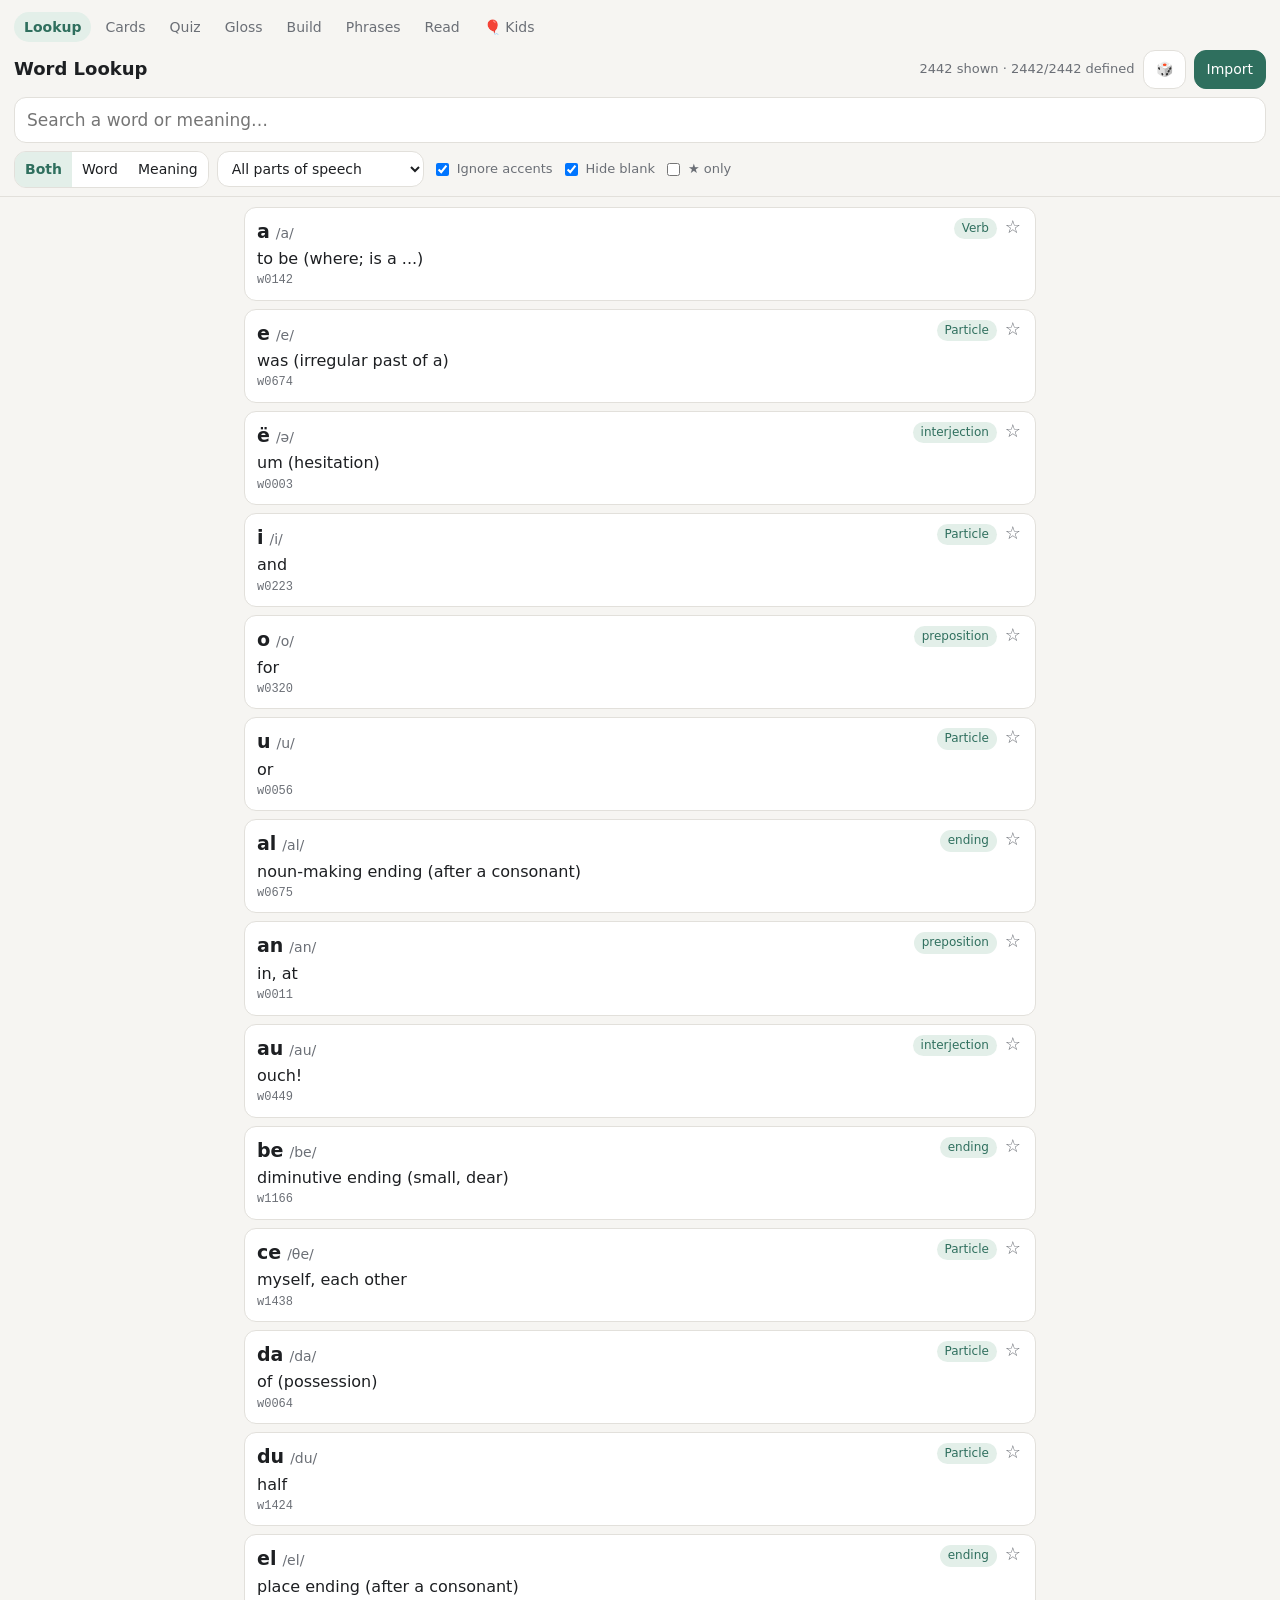
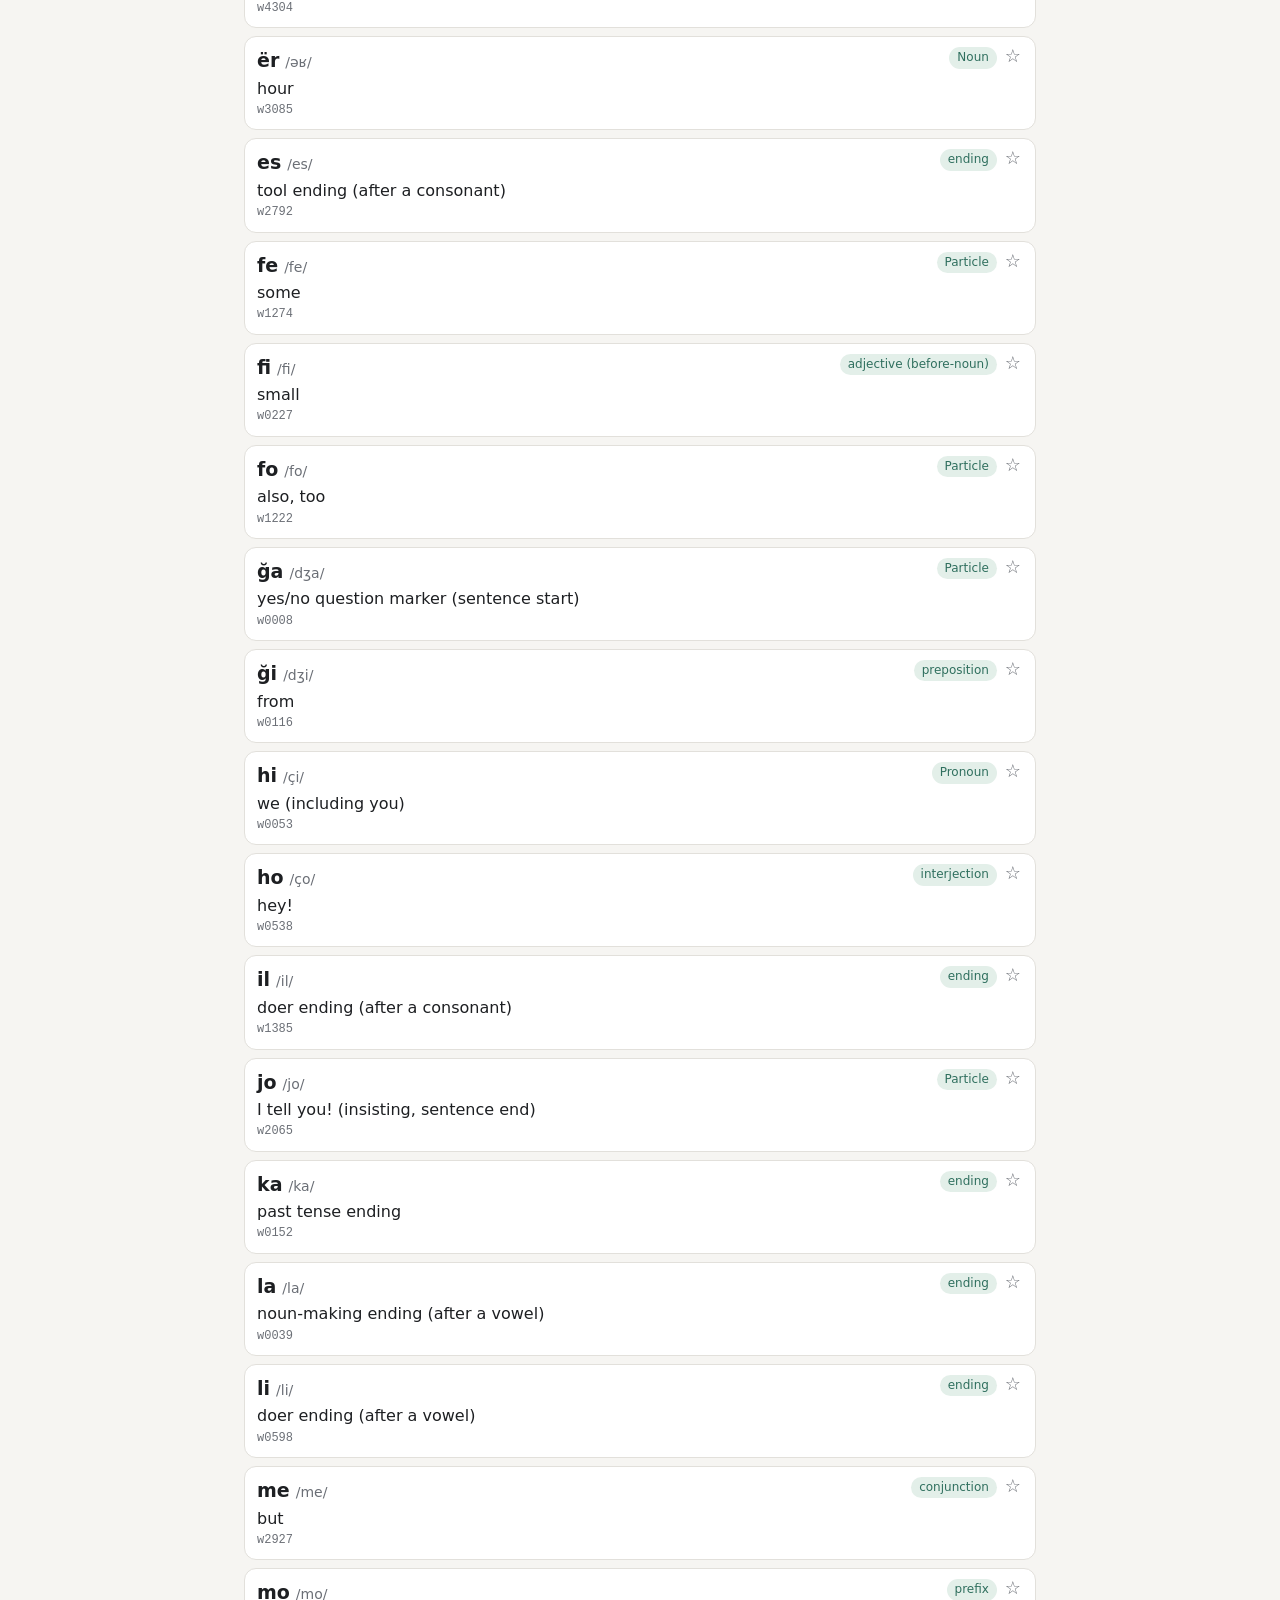
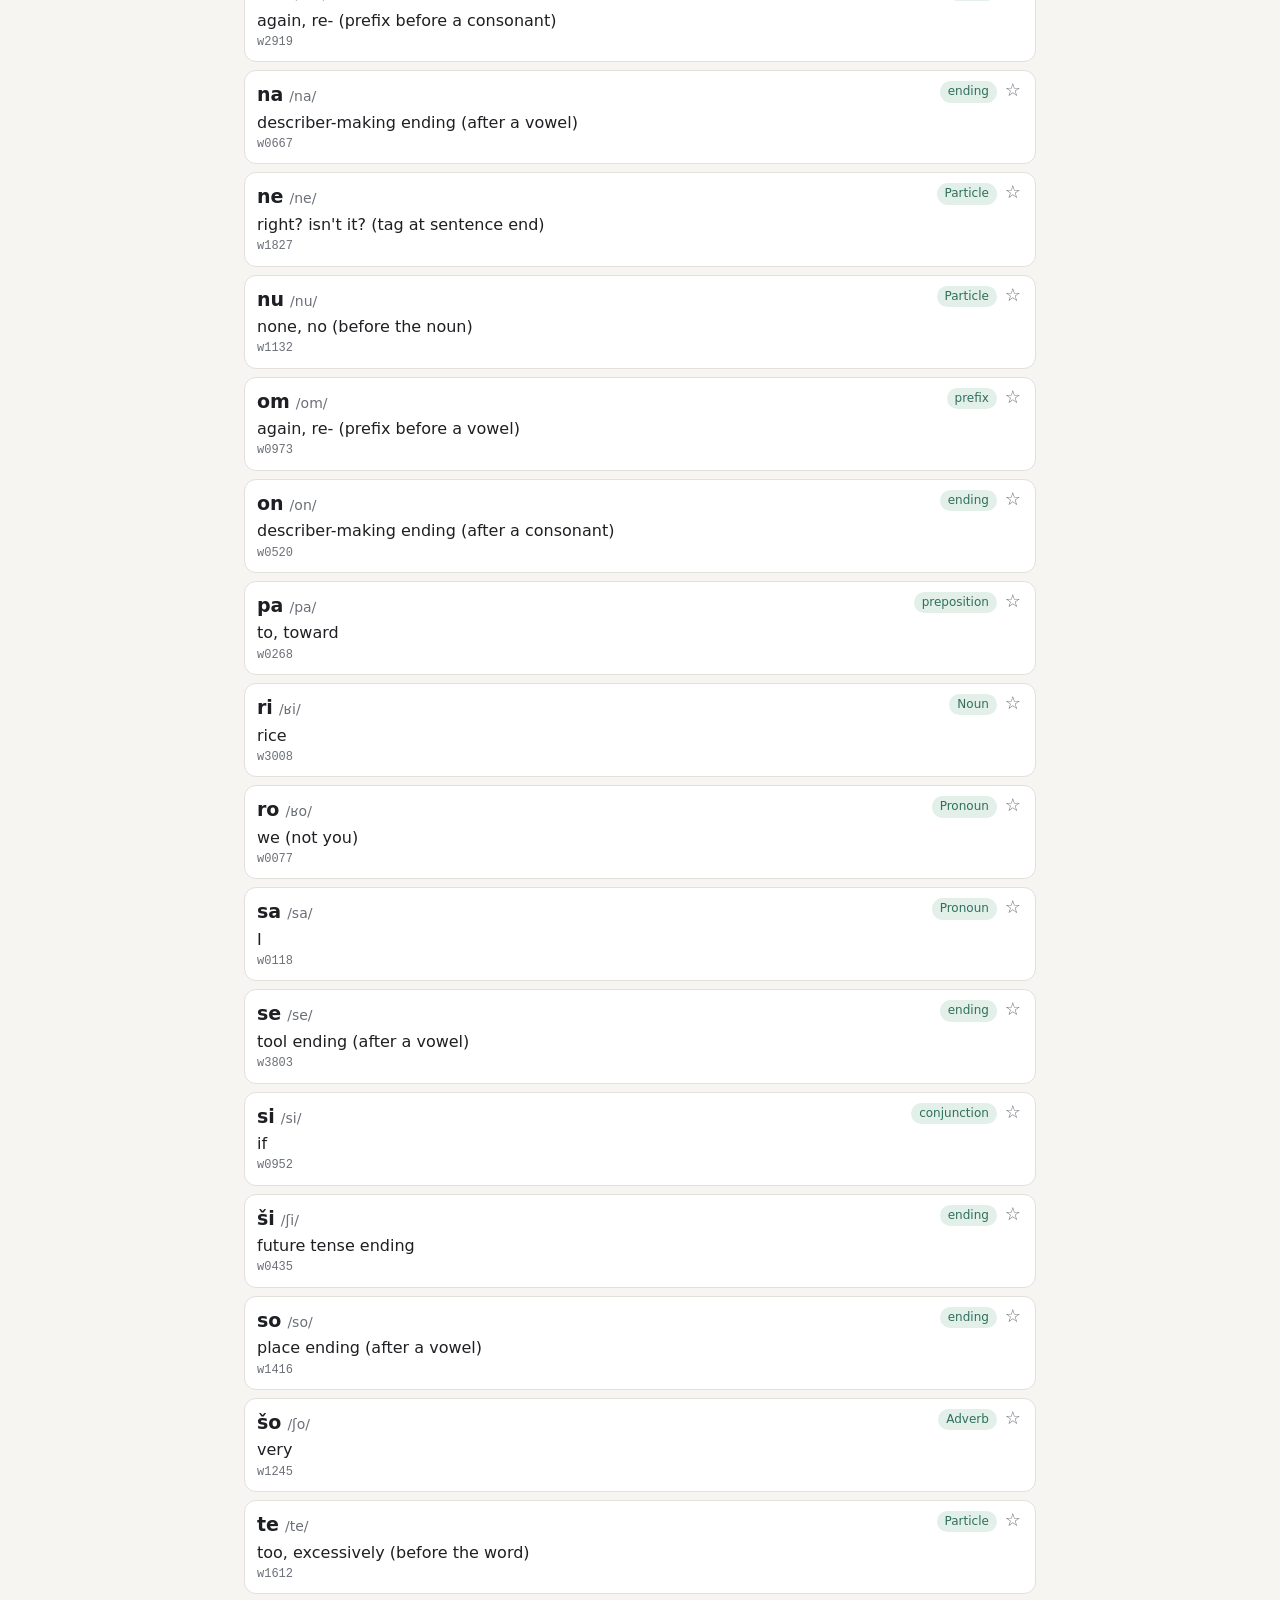
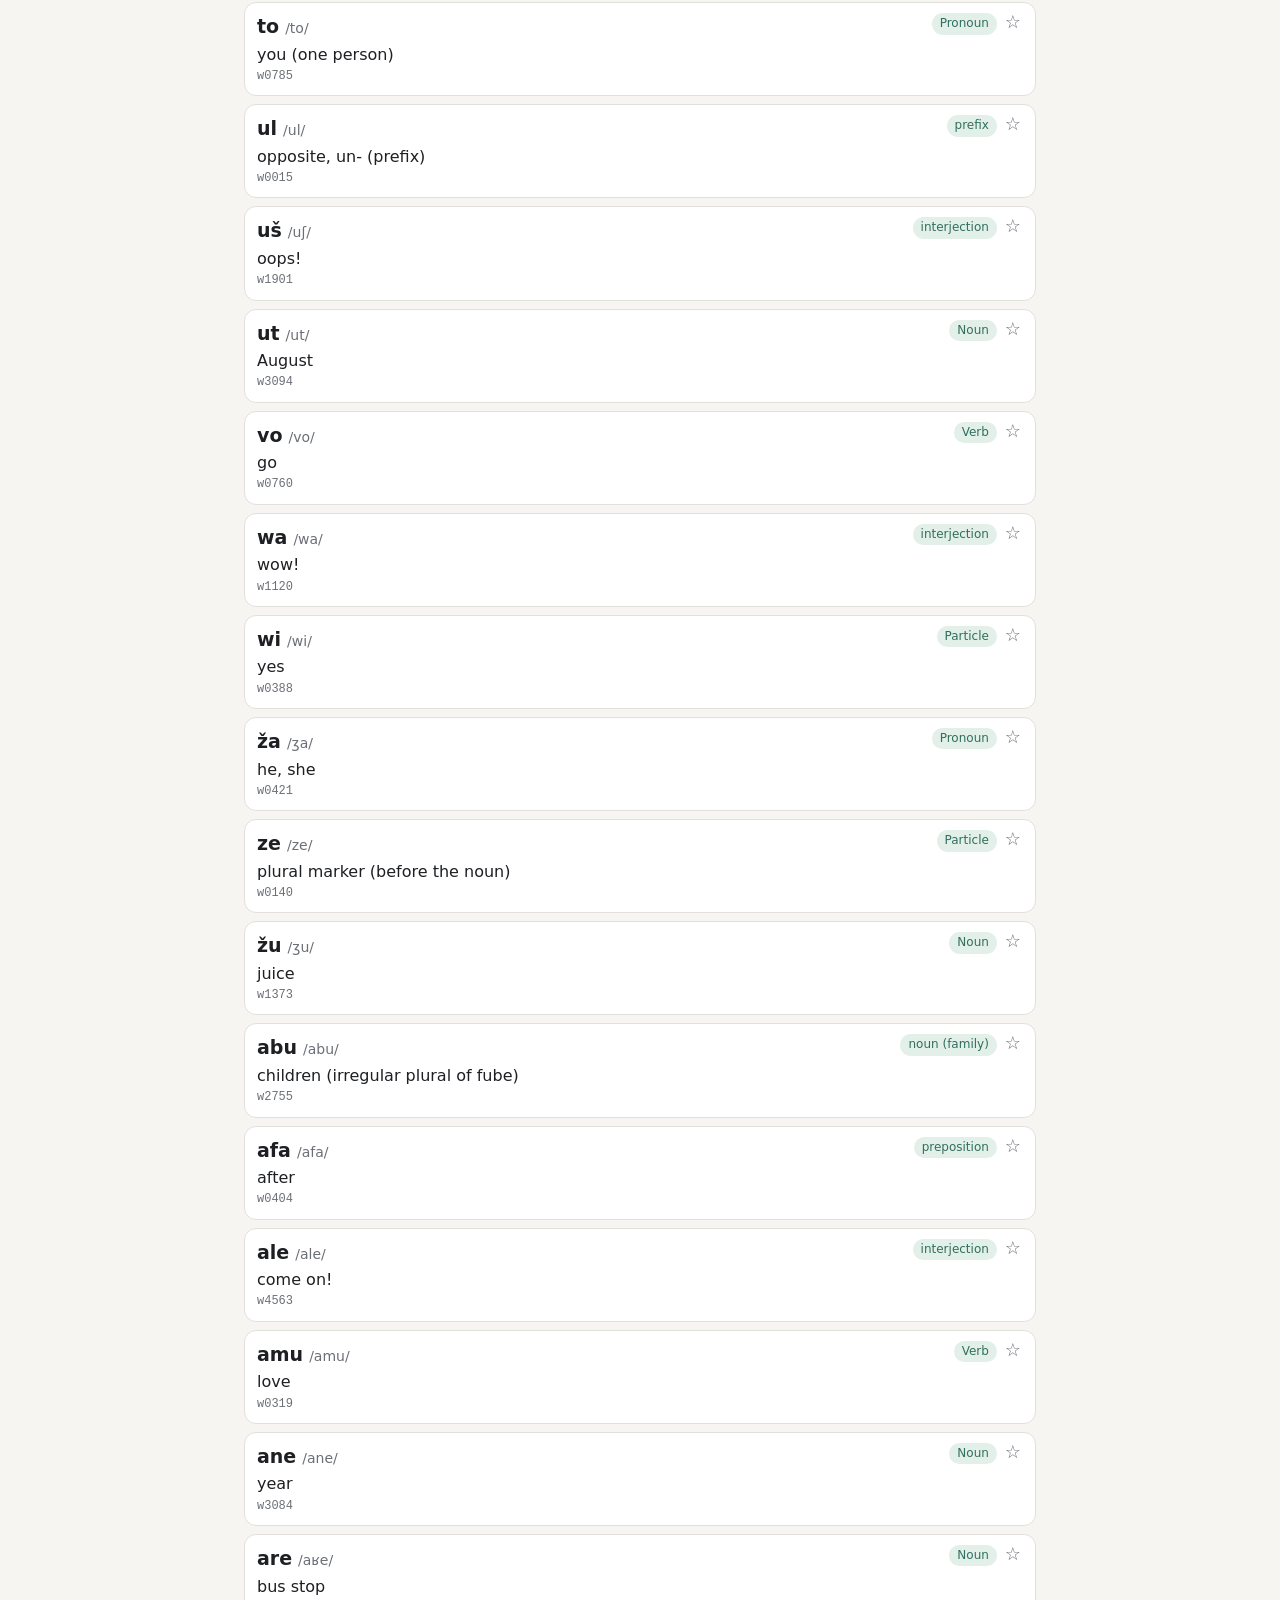
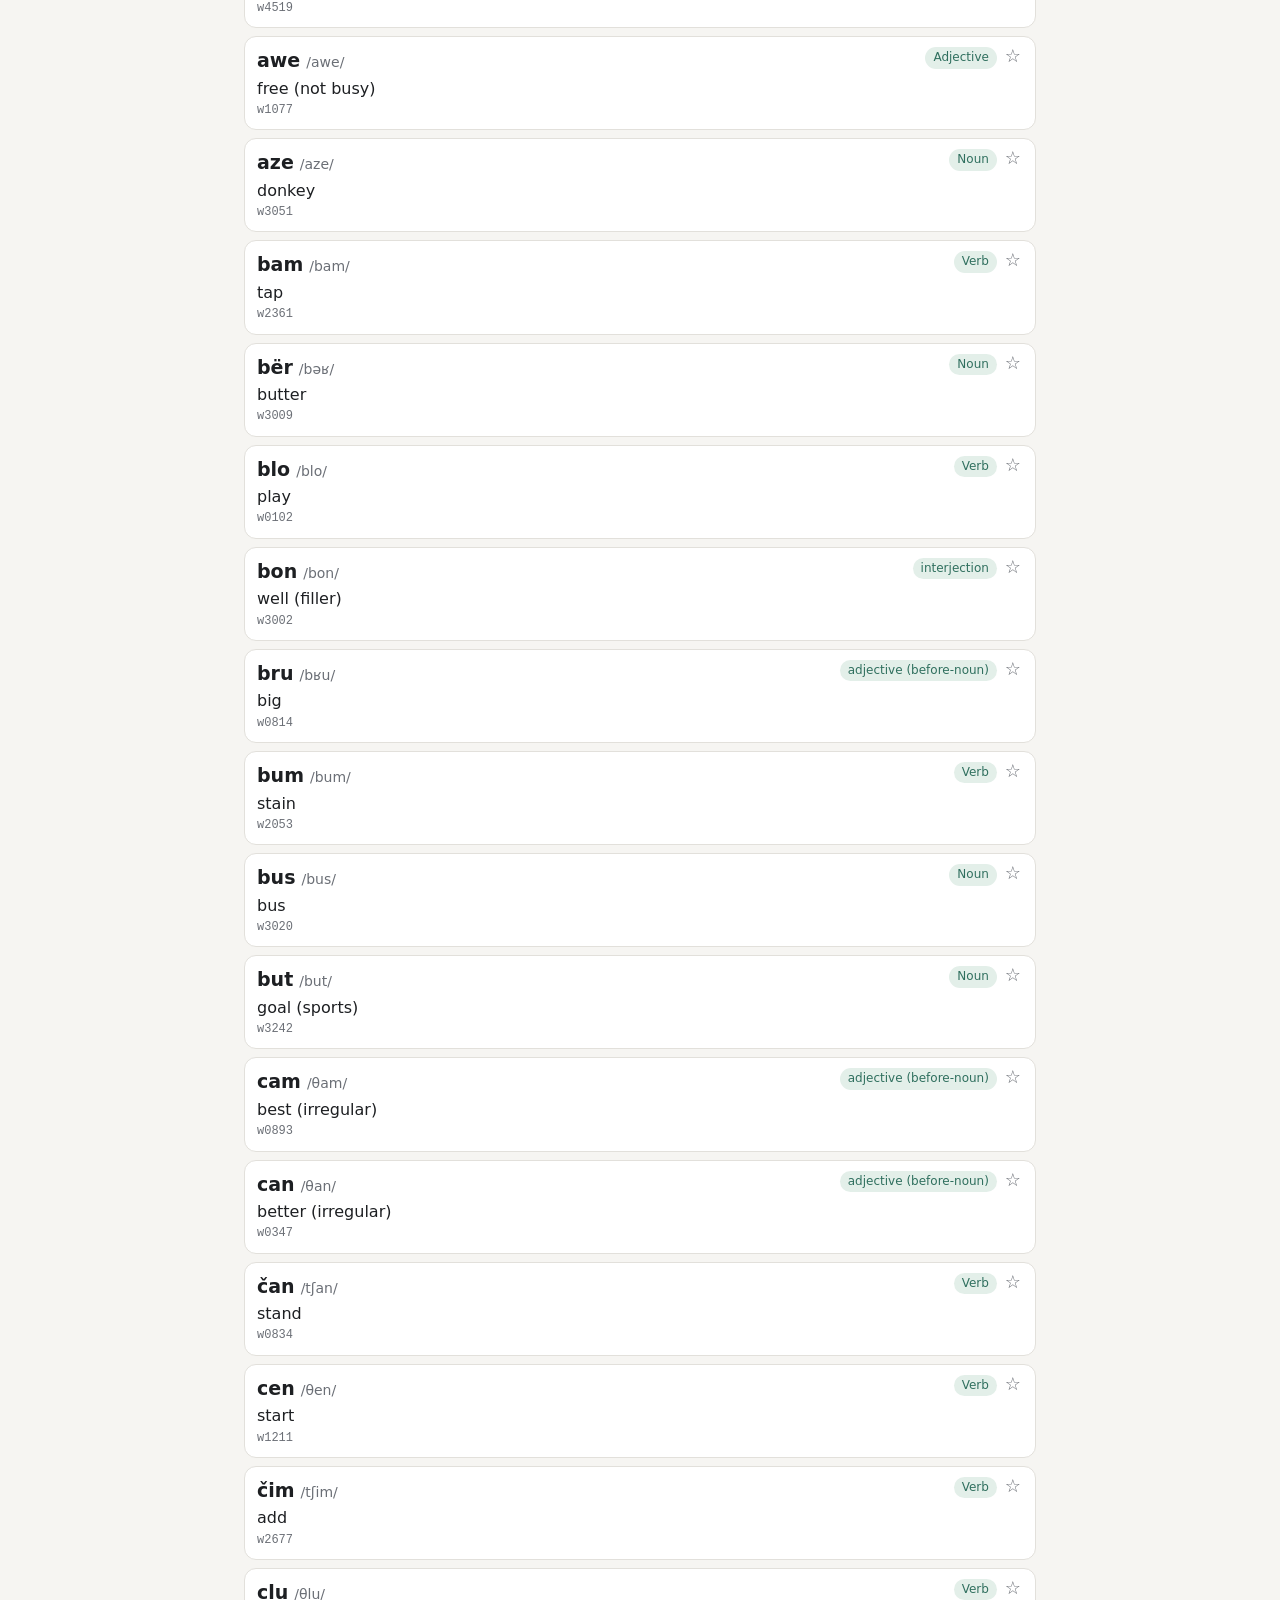
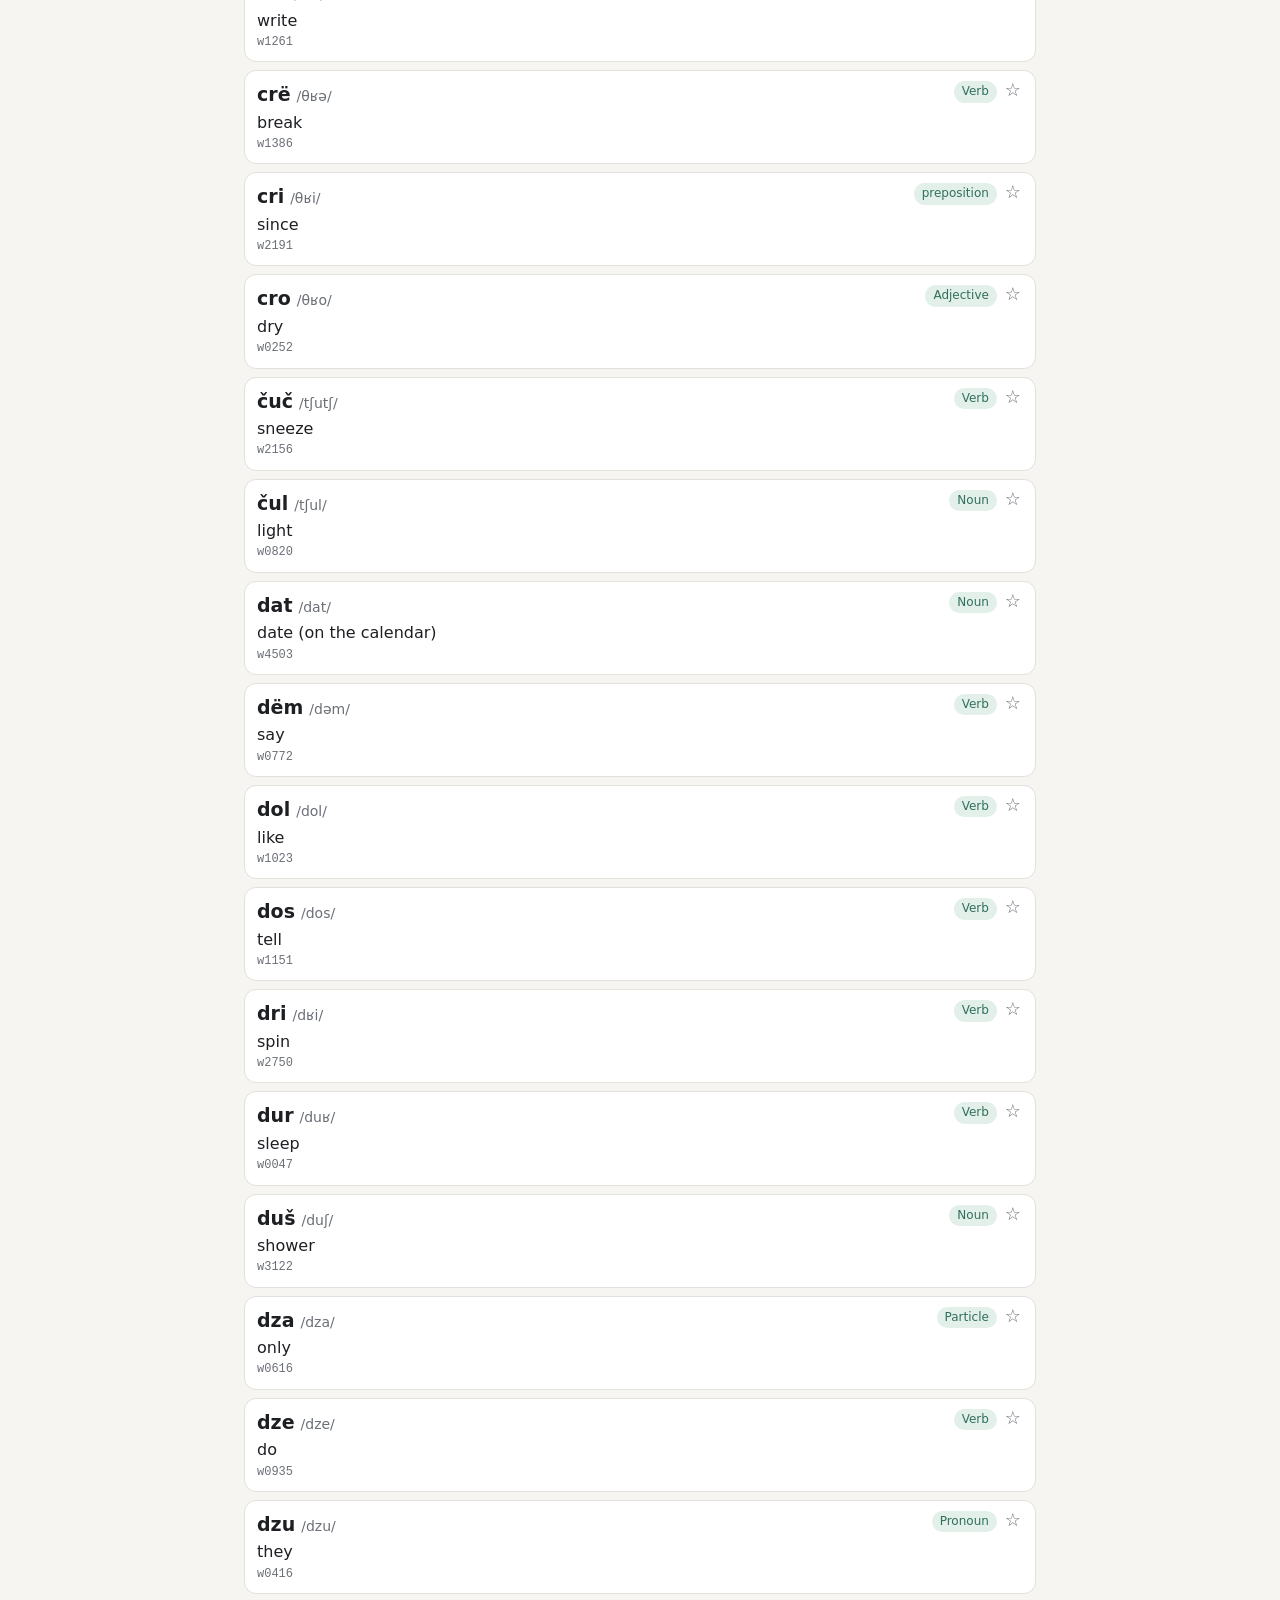
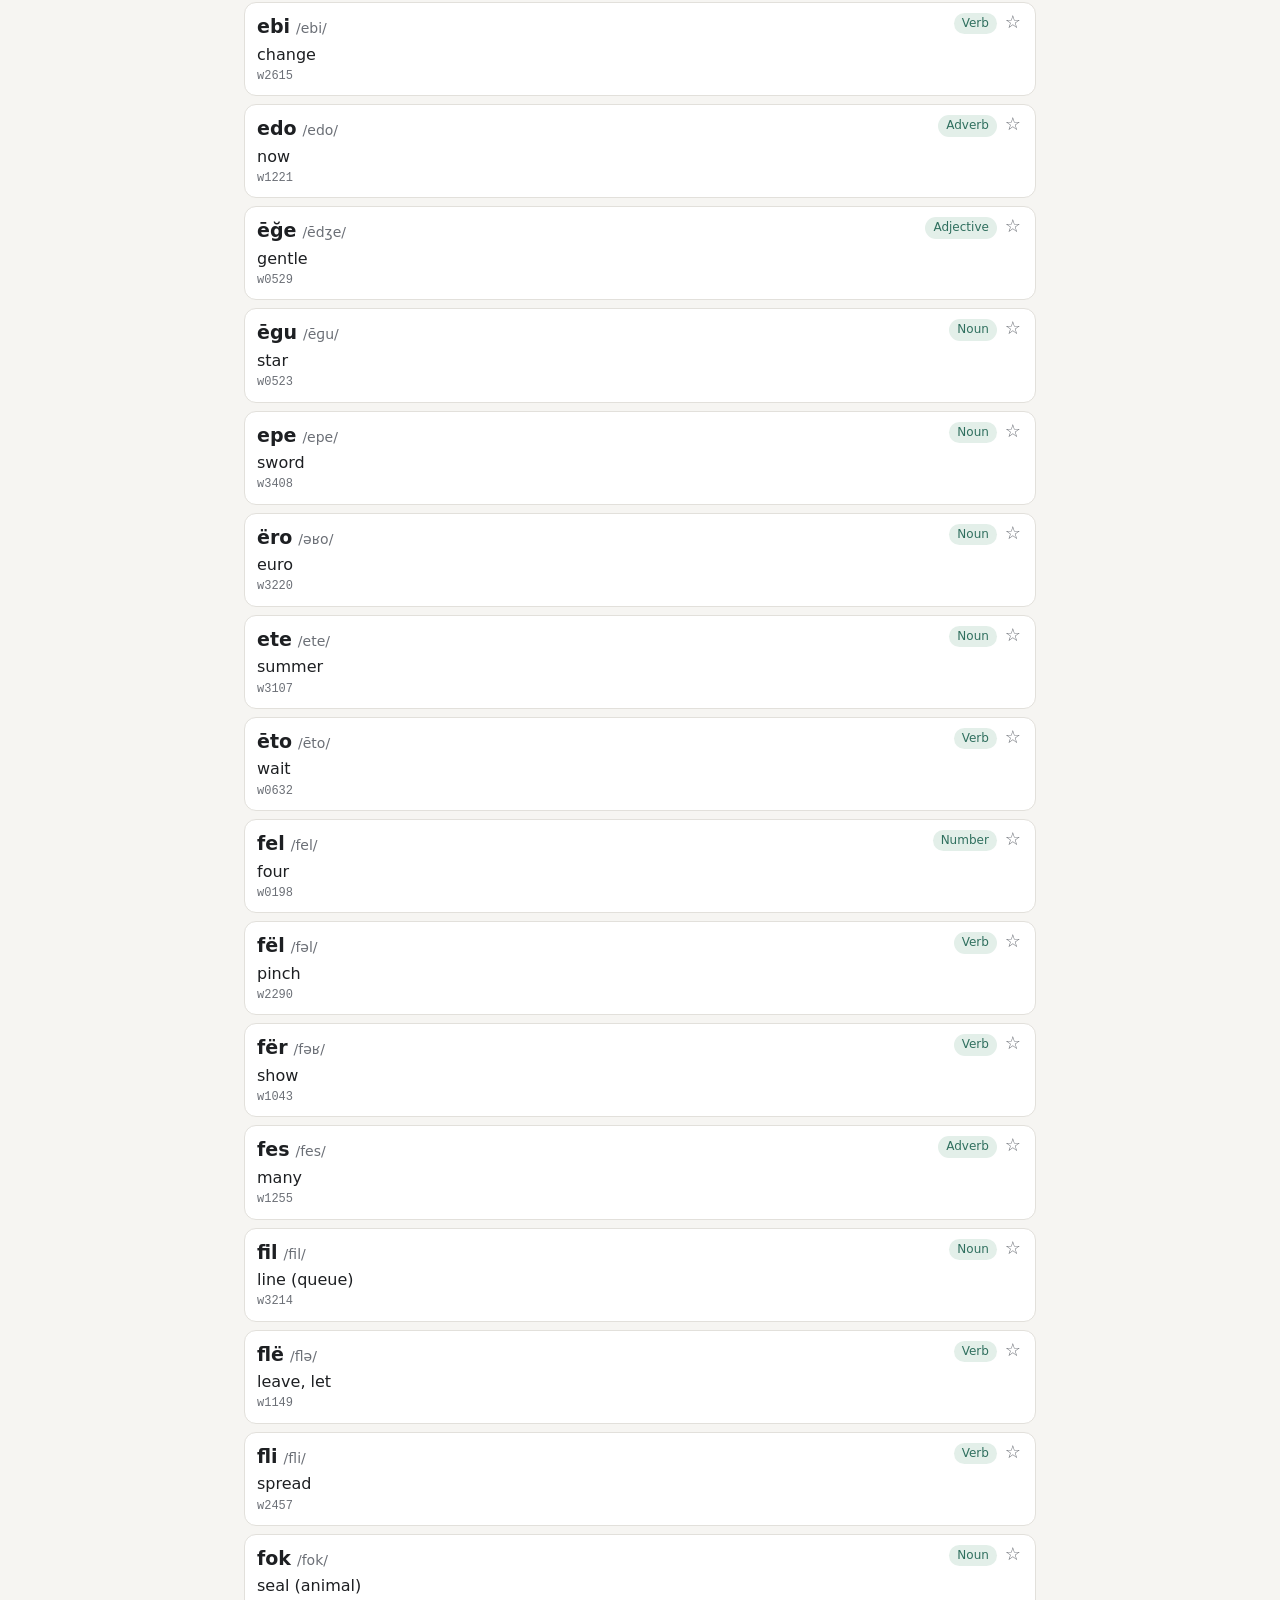
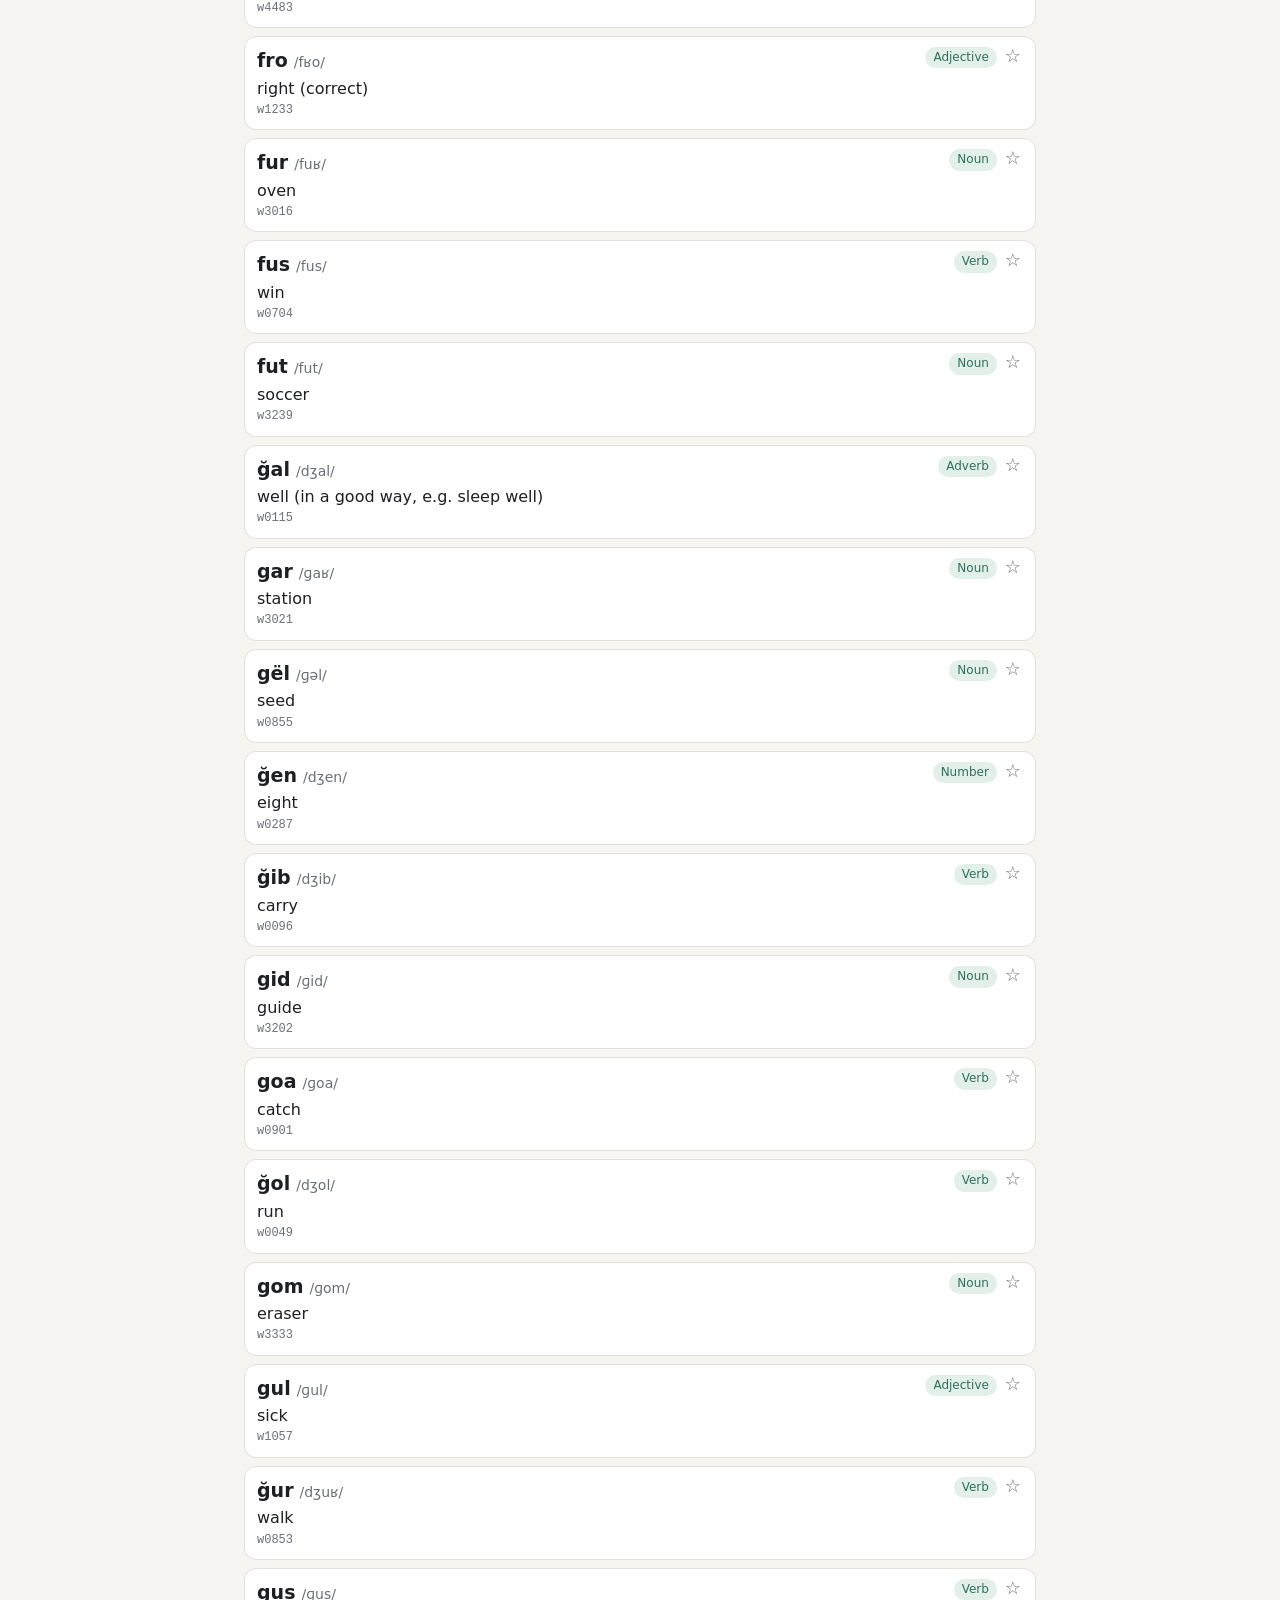
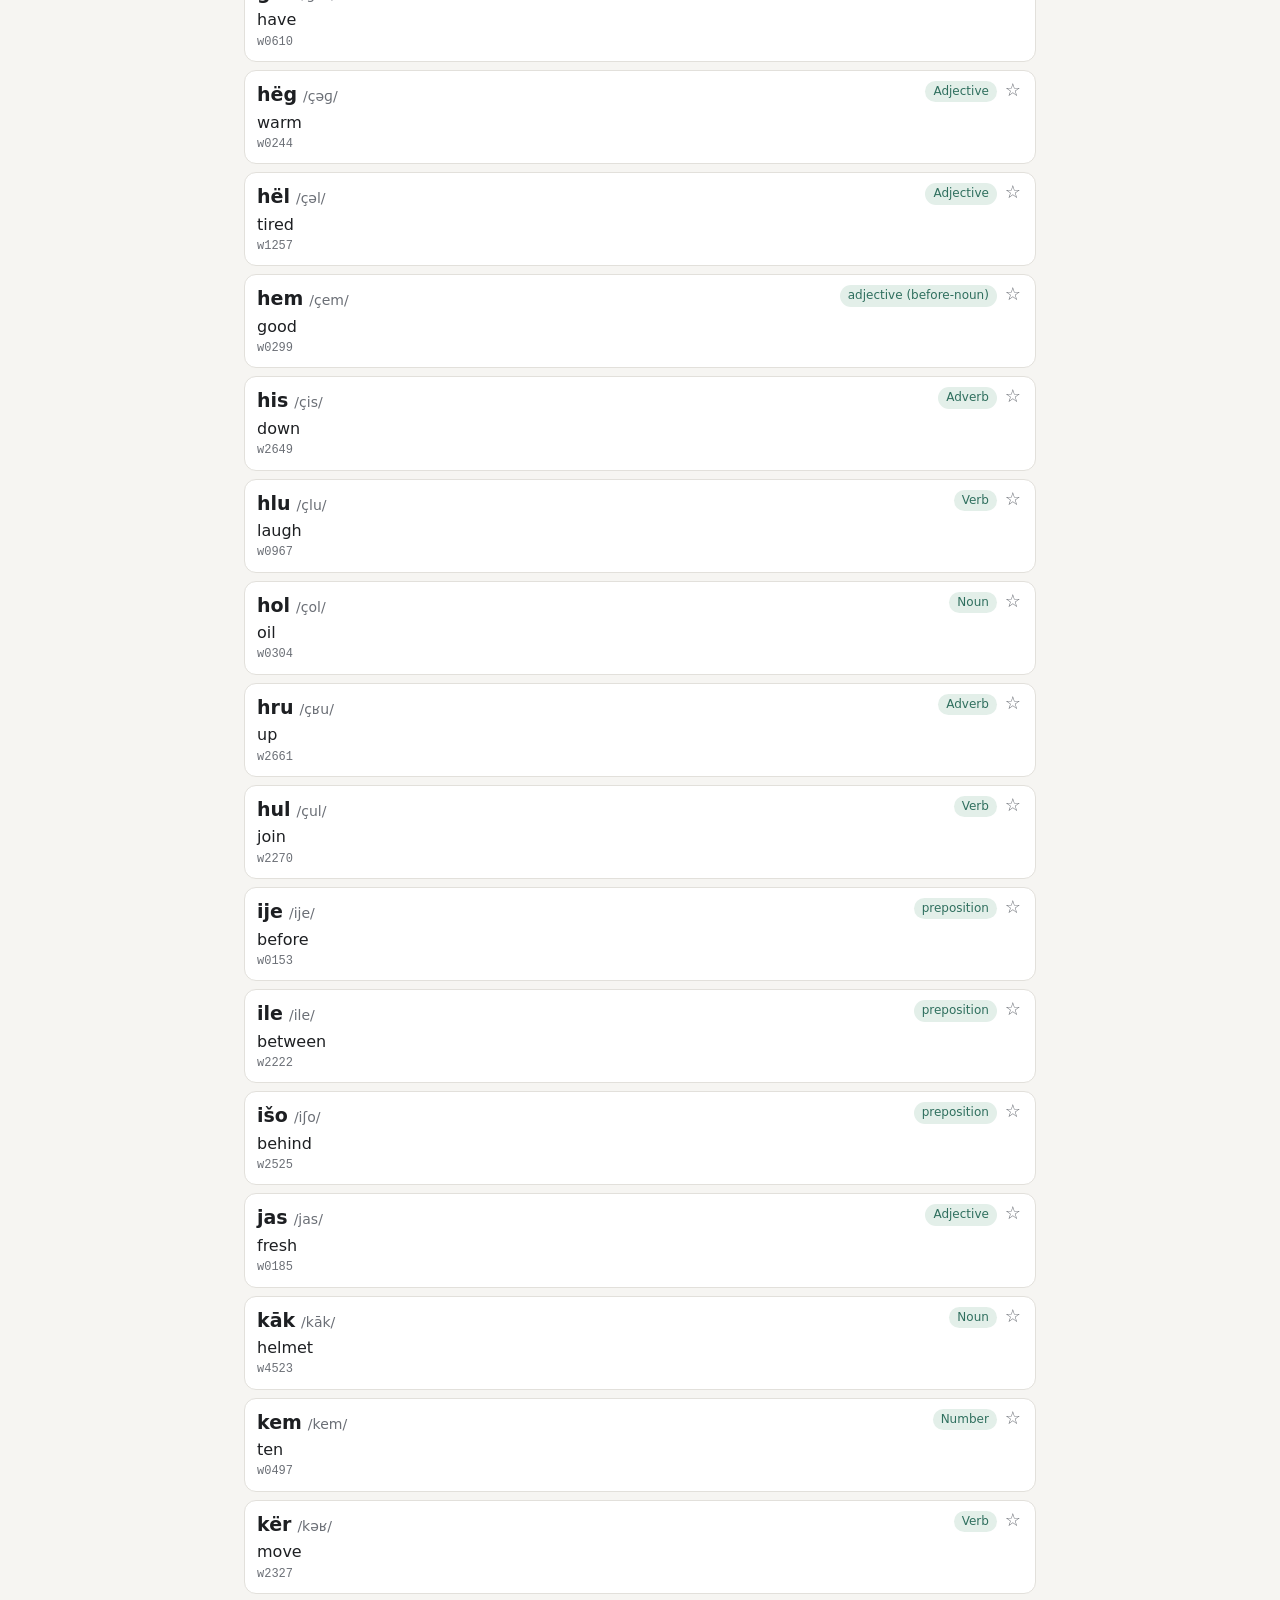
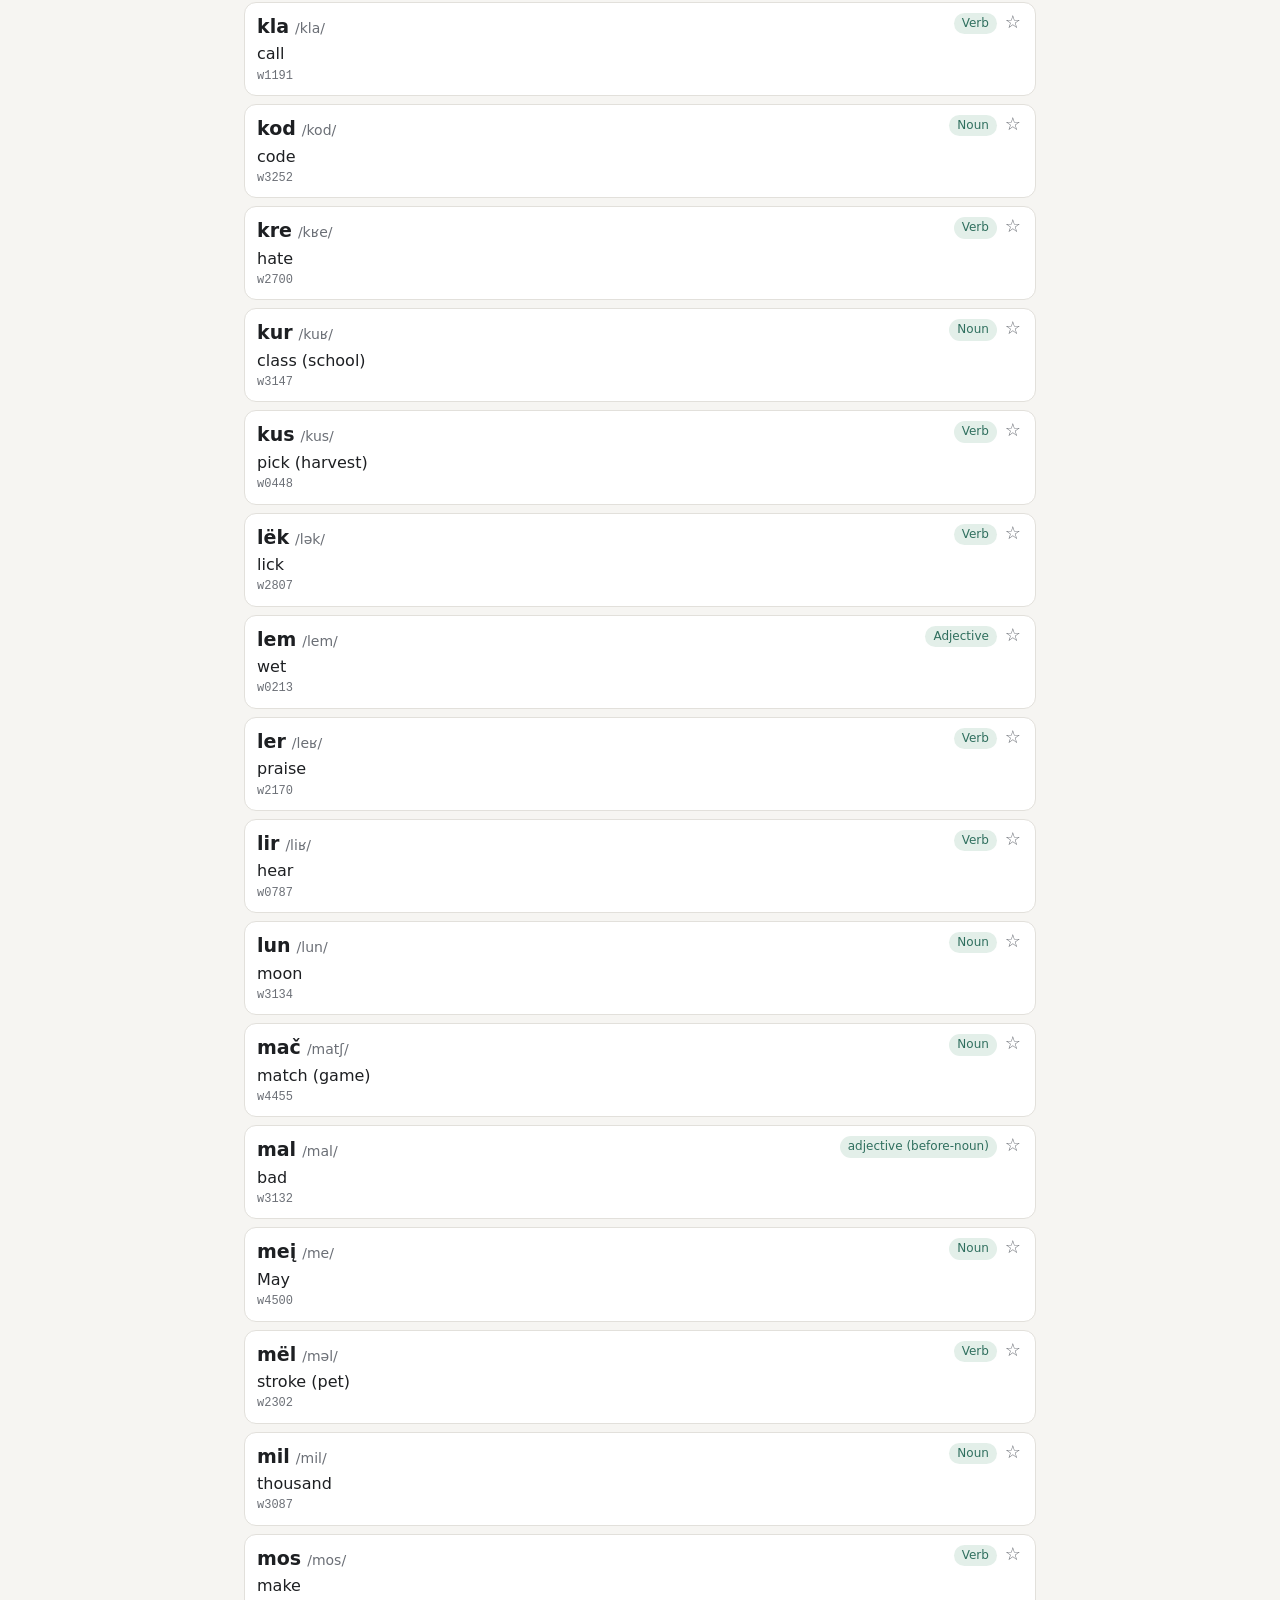
==== commit bae3df1e: "Add files via upload" ====
--- a/index.html
+++ b/index.html
@@ -75,7 +75,7 @@
 </head>
 <body>
 <header>
-  <nav class="tools"><a href="index.html" class="on">Lookup</a><a href="flashcards.html">Cards</a><a href="quiz.html">Quiz</a><a href="glosser.html">Gloss</a><a href="builder.html">Build</a><a href="phrasebook.html">Phrases</a><a href="reader.html">Read</a></nav>
+  <nav class="tools"><a href="index.html" class="on">Lookup</a><a href="flashcards.html">Cards</a><a href="quiz.html">Quiz</a><a href="glosser.html">Gloss</a><a href="builder.html">Build</a><a href="phrasebook.html">Phrases</a><a href="reader.html">Read</a><a href="games.html">🎈 Kids</a></nav>
   <div class="row" style="margin-bottom:8px">
     <h1 id="title">Word Lookup</h1>
     <span id="count"></span>
@@ -128,6 +128,7 @@
 
 <div id="toast"></div>
 
+<script src="core.js"></script>
 <script>
 (() => {
   const KEY = 'wordlookup.v1';
@@ -456,20 +457,10 @@
     if (e.key === '/' && document.activeElement !== $('#q') && !dlg.open) { e.preventDefault(); $('#q').focus(); }
   });
 
-  // Optional: auto-load words.json / wordlist.txt sitting next to index.html (works when served, e.g. GitHub Pages)
-  async function autoload() {
-    if (lib.words.length || location.protocol === 'file:') return;
-    for (const f of ['words.json', 'wordlist.txt']) {
-      try {
-        const r = await fetch(f, { cache: 'no-store' });
-        if (!r.ok) continue;
-        const words = parse(await r.text());
-        if (words.length) { setWords(words, 'replace', ''); toast(`Loaded ${f}`); return; }
-      } catch {}
-    }
-  }
-
-  index(); buildPos(); render(true); autoload();
+  // wordlist.txt / words.json next to the pages is auto-loaded by core.js; pick up its result here.
+  document.addEventListener('wl:words', () => { lib = store.get(KEY, lib); index(); buildPos(); render(true); });
+
+  index(); buildPos(); render(true);
 })();
 </script>
 </body>
